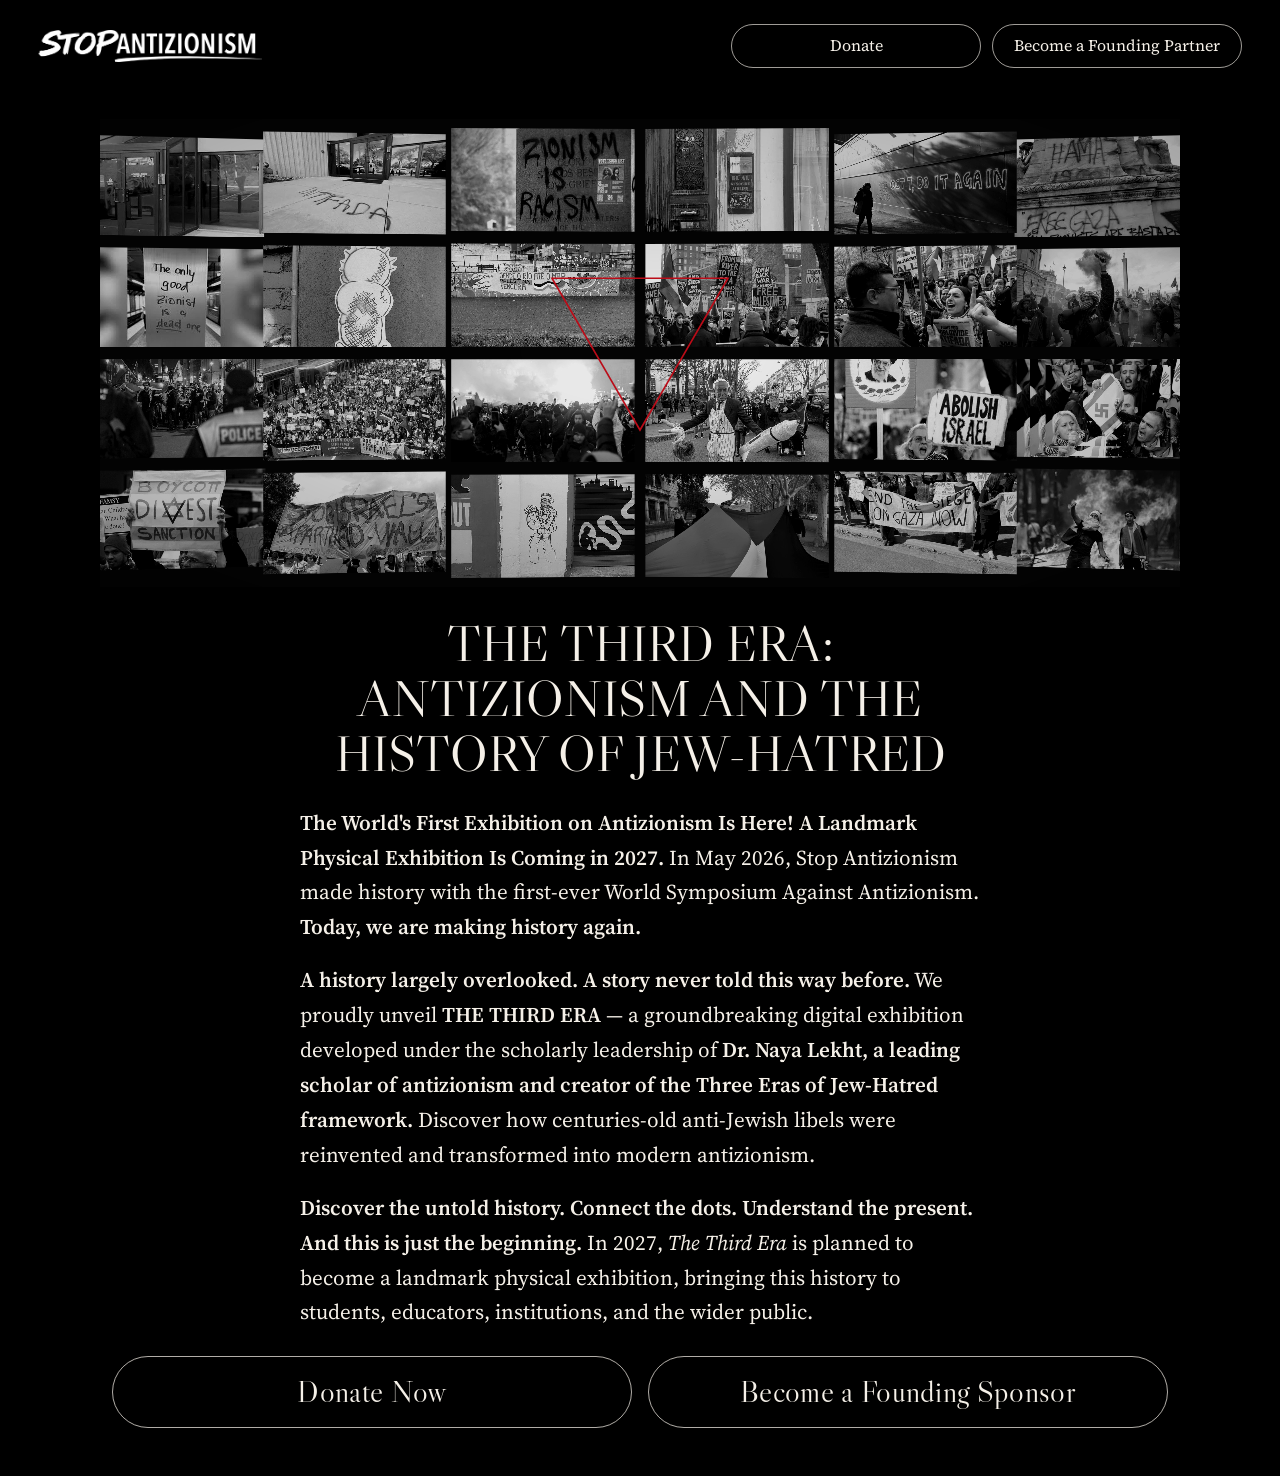
==== index.html @ 04cd9a53 "Publish cinematic antizionism entrance sequence" ====
<!doctype html>
<html lang="en"><head>
<meta charset="utf-8"><meta name="viewport" content="width=device-width,initial-scale=1,viewport-fit=cover">
<meta name="color-scheme" content="dark"><meta name="theme-color" content="#000000">
<title>The Third Era — Entrance</title>
<link rel="preconnect" href="https://fonts.googleapis.com"><link rel="preconnect" href="https://fonts.gstatic.com" crossorigin>
<link href="https://fonts.googleapis.com/css2?family=Libre+Caslon+Display&family=Source+Serif+4:opsz,wght@8..60,400;8..60,500;8..60,600&display=swap" rel="stylesheet">
<style>*{box-sizing:border-box}
:root{color-scheme:dark;--ivory:#f5f0e8;--body:"Source Serif 4",Georgia,serif;--title:"Libre Caslon Display",Georgia,serif}
html,body{margin:0;background:#000;color:var(--ivory)}
body{font-family:var(--body);-webkit-font-smoothing:antialiased}
a{color:inherit;text-decoration:none}
.entrance-header{display:grid;grid-template-columns:minmax(0,1fr) auto;align-items:center;gap:1.5rem;padding:1.5rem clamp(1rem,3vw,2.5rem);max-width:1920px;margin:auto}
.entrance-logo{display:flex;align-items:center;width:clamp(166px,17.5vw,250px);min-height:44px}
.entrance-logo img{display:block;width:100%;height:auto;filter:brightness(0) invert(1)}
.support-links{display:flex;justify-content:flex-end;align-items:center;gap:.65rem}
.support-pill{display:inline-flex;align-items:center;justify-content:center;width:250px;min-height:44px;padding:.65rem 1.05rem;border:1px solid rgba(245,240,232,.65);border-radius:999px;font-size:1rem;line-height:1.2;white-space:nowrap}
.entrance-main{width:min(calc(100% - 2rem),1080px);margin:clamp(.75rem,3svh,2rem) auto 0;padding-bottom:3rem;text-align:center}
.entrance-film{position:relative;width:100%;margin:0 auto}
.entrance-film video{display:block;width:100%;height:auto;max-height:52svh;object-fit:contain;background:#000}
.film-controls{display:flex;justify-content:flex-end;padding:.65rem 0}
.film-toggle{display:grid;place-items:center;flex:none;position:relative;width:44px;height:44px;margin:2px;padding:0;border:1px solid rgba(245,240,232,.45);border-radius:50%;background:transparent;color:var(--ivory);cursor:pointer}
.pause-icon{display:block;width:12px;height:14px;background:linear-gradient(currentColor,currentColor) left/3px 100% no-repeat,linear-gradient(currentColor,currentColor) right/3px 100% no-repeat}
.film-toggle[aria-pressed="true"] .pause-icon{width:0;height:0;background:none;border-top:7px solid transparent;border-bottom:7px solid transparent;border-left:11px solid currentColor;margin-left:3px}
.entrance-introduction{width:min(100%,780px);margin:1.8rem auto 0;font-size:clamp(1.2rem,1.65vw,1.45rem);line-height:1.65;text-wrap:pretty}
.entrance-introduction h1{margin:0 auto 1.5rem;font:400 clamp(2rem,4vw,3.5rem)/1.08 var(--title);text-align:center;text-wrap:balance;overflow-wrap:break-word}
.entrance-copy{width:min(100%,680px);margin:0 auto;text-align:left}
.entrance-copy p{margin:0 0 1.15rem;text-wrap:pretty}
.entrance-copy p:last-child{margin-bottom:0}
.entrance-copy strong{font-weight:600}
.enter-gallery{display:inline-flex;align-items:center;justify-content:center;width:min(100%,520px);min-height:72px;margin-top:1.6rem;padding:1rem 2rem;border:1px solid rgba(245,240,232,.72);border-radius:999px;font:400 clamp(1.6rem,2.4vw,2rem)/1.2 var(--title);letter-spacing:.01em}
.support-pill,.enter-gallery,.film-toggle{transition:color .5s ease,border-color .5s ease,background-color .5s ease,box-shadow .5s ease}
.support-pill:hover,.enter-gallery:not(:disabled):hover,.film-toggle:hover{color:#fff;border-color:#fff;background:rgba(245,240,232,.045);box-shadow:0 0 24px rgba(245,240,232,.07)}
a:focus-visible,button:focus-visible{outline:2px solid var(--ivory);outline-offset:5px}
.visually-hidden{position:absolute;width:1px;height:1px;padding:0;margin:-1px;overflow:hidden;clip:rect(0,0,0,0);white-space:nowrap;border:0}
@media(max-width:800px){.entrance-header{gap:1rem}.entrance-logo{width:145px}.support-pill{width:200px;font-size:.85rem;padding:.5rem .65rem}}
@media(max-width:640px){.entrance-header{align-items:start;gap:.75rem;padding:.75rem 1rem}.entrance-logo{width:128px;min-height:44px}.support-links{flex-direction:column;align-items:flex-end;justify-self:end;gap:.375rem}.support-pill{font-size:.8rem;padding:.5rem .65rem}.entrance-main{margin-top:.5rem;padding-bottom:1.5rem}.entrance-film video{max-height:48svh}.film-controls{padding:.25rem 0}.enter-gallery{min-height:60px;margin-top:.75rem;padding:.75rem 1.2rem;font-size:clamp(1.2rem,4.5vw,1.5rem)}}
@media(max-width:360px){.entrance-header{gap:.5rem}.entrance-logo{width:90px}.support-pill{width:180px;font-size:.75rem;padding:.5rem .5rem}}
@media(prefers-reduced-motion:reduce){.support-pill,.enter-gallery,.film-toggle{transition:none}}
.entrance-film .film-controls{display:contents}
.entrance-film .film-toggle{position:absolute;inset:0;width:100%;height:100%;margin:0;border:0;border-radius:0;background:transparent;box-shadow:none}
.entrance-film .film-toggle:hover{background:transparent;box-shadow:none;border:0}
.entrance-film .pause-icon{display:none}

.enter-gallery:disabled{color:var(--ivory);background:transparent;opacity:1;cursor:default}

/* Two bottom entrance actions */
.entrance-actions{display:flex;justify-content:center;flex-wrap:wrap;gap:1rem;margin-top:1.6rem}
.entrance-actions .enter-gallery{flex:1 1 320px;max-width:520px;margin-top:0}
@media(max-width:640px){.entrance-actions{margin-top:.75rem}}


.cinema{position:relative;isolation:isolate;contain:layout paint;width:100%;height:min(52svh,600px);overflow:hidden;background:#040404}
.cinema-space{position:absolute;inset:0;perspective:1100px;overflow:hidden;transform:translate3d(var(--pan-x,0px),var(--pan-y,0px),0);transition:transform .55s ease-out}
.cinema-world{position:absolute;left:50%;top:50%;width:0;height:0;transform-style:preserve-3d;animation:camera 36s linear infinite}
.cinema-plate{position:absolute;width:640px;height:360px;margin:0;left:0;top:0;backface-visibility:visible;will-change:transform,opacity}
.cinema-plate img{display:block;width:100%;height:100%;object-fit:cover}
.cinema-shade{position:absolute;inset:0;pointer-events:none;background:radial-gradient(ellipse,transparent 15%,rgba(0,0,0,.3) 100%)}
.cinema-triangle{position:absolute;left:50%;top:50%;width:220px;height:220px;transform:translate(-50%,-50%);animation:triangle 36s linear infinite;pointer-events:none}
.cinema-triangle path{fill:none;stroke:#bb0c18;stroke-width:1.5}
.cinema-title{position:absolute;inset:0;display:grid;place-items:center;font:400 clamp(27px,5vw,63px)/1 var(--title);animation:cinema-title 36s linear infinite;pointer-events:none;opacity:0;text-shadow:0 4px 28px black}
@keyframes triangle{0%,33%,87%,100%{opacity:0}42%,75%{opacity:.58;transform:translate(-50%,-50%) scale(1)}61%{opacity:.65;transform:translate(-50%,-50%) scale(1.3)}}
@keyframes cinema-title{0%,77%,91%,100%{opacity:0}82%,86%{opacity:1}}
@media(max-width:640px){.cinema{height:min(48svh,460px)}.cinema-space{perspective:750px}.cinema-world{zoom:.58}.cinema-triangle{width:140px;height:140px}}
@media(prefers-reduced-motion:reduce){.cinema-world{animation:none}.cinema-plate{animation:none!important}.cinema-triangle,.cinema-title{animation:none}}
@keyframes camera{0.0000%{transform:translate3d(0.00px,0.00px,0) rotateY(0.00deg) rotateZ(0.00deg)}1.3889%{transform:translate3d(14.28px,1.91px,0) rotateY(0.52deg) rotateZ(0.26deg)}2.7778%{transform:translate3d(27.84px,3.77px,0) rotateY(1.03deg) rotateZ(0.52deg)}4.1667%{transform:translate3d(39.99px,5.54px,0) rotateY(1.50deg) rotateZ(0.76deg)}5.5556%{transform:translate3d(50.13px,7.17px,0) rotateY(1.93deg) rotateZ(0.96deg)}6.9444%{transform:translate3d(57.75px,8.61px,0) rotateY(2.30deg) rotateZ(1.14deg)}8.3333%{transform:translate3d(62.45px,9.83px,0) rotateY(2.60deg) rotateZ(1.27deg)}9.7222%{transform:translate3d(64.00px,10.80px,0) rotateY(2.82deg) rotateZ(1.36deg)}11.1111%{transform:translate3d(62.33px,11.50px,0) rotateY(2.96deg) rotateZ(1.40deg)}12.5000%{transform:translate3d(57.51px,11.90px,0) rotateY(3.00deg) rotateZ(1.39deg)}13.8889%{transform:translate3d(49.80px,11.99px,0) rotateY(2.95deg) rotateZ(1.32deg)}15.2778%{transform:translate3d(39.57px,11.79px,0) rotateY(2.81deg) rotateZ(1.22deg)}16.6667%{transform:translate3d(27.35px,11.28px,0) rotateY(2.59deg) rotateZ(1.06deg)}18.0556%{transform:translate3d(13.75px,10.48px,0) rotateY(2.29deg) rotateZ(0.87deg)}19.4444%{transform:translate3d(-0.54px,9.41px,0) rotateY(1.91deg) rotateZ(0.65deg)}20.8333%{transform:translate3d(-14.80px,8.11px,0) rotateY(1.48deg) rotateZ(0.40deg)}22.2222%{transform:translate3d(10.86px,-0.88px,0) rotateY(1.44deg) rotateZ(-1.86deg)}23.6111%{transform:translate3d(3.42px,-3.83px,0) rotateY(0.99deg) rotateZ(-2.41deg)}25.0000%{transform:translate3d(-4.13px,-6.64px,0) rotateY(0.51deg) rotateZ(-2.83deg)}26.3889%{transform:translate3d(-11.54px,-9.18px,0) rotateY(0.02deg) rotateZ(-3.10deg)}27.7778%{transform:translate3d(-18.59px,-11.35px,0) rotateY(-0.47deg) rotateZ(-3.20deg)}29.1667%{transform:translate3d(-25.03px,-13.07px,0) rotateY(-0.95deg) rotateZ(-3.12deg)}30.5556%{transform:translate3d(-30.66px,-14.27px,0) rotateY(-1.41deg) rotateZ(-2.87deg)}31.9444%{transform:translate3d(-35.31px,-14.91px,0) rotateY(-1.82deg) rotateZ(-2.46deg)}33.3333%{transform:translate3d(-38.81px,-14.94px,0) rotateY(-2.19deg) rotateZ(-1.92deg)}34.7222%{transform:translate3d(-41.06px,-14.38px,0) rotateY(-2.50deg) rotateZ(-1.27deg)}36.1111%{transform:translate3d(-41.98px,-13.25px,0) rotateY(-2.74deg) rotateZ(-0.55deg)}37.5000%{transform:translate3d(-41.54px,-11.59px,0) rotateY(-2.90deg) rotateZ(0.20deg)}38.8889%{transform:translate3d(-39.77px,-9.47px,0) rotateY(-2.99deg) rotateZ(0.94deg)}40.2778%{transform:translate3d(-36.70px,-6.97px,0) rotateY(-2.99deg) rotateZ(1.62deg)}41.6667%{transform:translate3d(-32.46px,-4.19px,0) rotateY(-2.92deg) rotateZ(2.22deg)}43.0556%{transform:translate3d(-27.16px,-1.25px,0) rotateY(-2.76deg) rotateZ(2.70deg)}44.4444%{transform:translate3d(-20.98px,1.75px,0) rotateY(-2.53deg) rotateZ(3.02deg)}45.8333%{transform:translate3d(-14.13px,4.67px,0) rotateY(-2.23deg) rotateZ(3.18deg)}47.2222%{transform:translate3d(-6.82px,7.41px,0) rotateY(-1.87deg) rotateZ(3.17deg)}48.6111%{transform:translate3d(0.71px,9.85px,0) rotateY(-1.46deg) rotateZ(2.98deg)}50.0000%{transform:translate3d(8.21px,11.91px,0) rotateY(-1.01deg) rotateZ(2.63deg)}51.3889%{transform:translate3d(15.45px,13.48px,0) rotateY(-0.53deg) rotateZ(2.13deg)}52.7778%{transform:translate3d(22.20px,14.52px,0) rotateY(-0.04deg) rotateZ(1.52deg)}54.1667%{transform:translate3d(28.22px,14.98px,0) rotateY(0.45deg) rotateZ(0.82deg)}55.5556%{transform:translate3d(33.33px,14.84px,0) rotateY(0.93deg) rotateZ(0.08deg)}56.9444%{transform:translate3d(37.37px,14.11px,0) rotateY(1.39deg) rotateZ(-0.67deg)}58.3333%{transform:translate3d(40.20px,12.82px,0) rotateY(1.81deg) rotateZ(-1.38deg)}59.7222%{transform:translate3d(41.73px,11.02px,0) rotateY(2.18deg) rotateZ(-2.01deg)}61.1111%{transform:translate3d(41.91px,8.77px,0) rotateY(2.49deg) rotateZ(-2.54deg)}62.5000%{transform:translate3d(40.74px,6.18px,0) rotateY(2.73deg) rotateZ(-2.92deg)}63.8889%{transform:translate3d(38.25px,3.34px,0) rotateY(2.90deg) rotateZ(-3.15deg)}65.2778%{transform:translate3d(34.52px,0.37px,0) rotateY(2.99deg) rotateZ(-3.20deg)}66.6667%{transform:translate3d(-22.48px,0.00px,0) rotateY(-3.37deg) rotateZ(1.83deg)}68.0556%{transform:translate3d(-17.66px,0.00px,0) rotateY(-3.12deg) rotateZ(1.93deg)}69.4444%{transform:translate3d(-12.57px,0.00px,0) rotateY(-2.82deg) rotateZ(1.99deg)}70.8333%{transform:translate3d(-7.31px,0.00px,0) rotateY(-2.49deg) rotateZ(2.00deg)}72.2222%{transform:translate3d(-1.94px,0.00px,0) rotateY(-2.14deg) rotateZ(1.96deg)}73.6111%{transform:translate3d(3.45px,0.00px,0) rotateY(-1.75deg) rotateZ(1.87deg)}75.0000%{transform:translate3d(8.80px,0.00px,0) rotateY(-1.35deg) rotateZ(1.74deg)}76.3889%{transform:translate3d(14.02px,0.00px,0) rotateY(-0.92deg) rotateZ(1.57deg)}77.7778%{transform:translate3d(19.04px,0.00px,0) rotateY(-0.49deg) rotateZ(1.36deg)}79.1667%{transform:translate3d(23.78px,0.00px,0) rotateY(-0.05deg) rotateZ(1.11deg)}80.5556%{transform:translate3d(28.18px,0.00px,0) rotateY(0.39deg) rotateZ(0.84deg)}81.9444%{transform:translate3d(32.18px,0.00px,0) rotateY(0.82deg) rotateZ(0.55deg)}83.3333%{transform:translate3d(35.72px,0.00px,0) rotateY(1.25deg) rotateZ(0.25deg)}84.7222%{transform:translate3d(38.74px,0.00px,0) rotateY(1.66deg) rotateZ(-0.06deg)}86.1111%{transform:translate3d(41.20px,0.00px,0) rotateY(2.05deg) rotateZ(-0.37deg)}87.5000%{transform:translate3d(43.07px,0.00px,0) rotateY(2.41deg) rotateZ(-0.67deg)}88.8889%{transform:translate3d(44.32px,0.00px,0) rotateY(2.75deg) rotateZ(-0.95deg)}90.2778%{transform:translate3d(42.42px,0.00px,0) rotateY(2.63deg) rotateZ(-0.91deg)}91.6667%{transform:translate3d(37.40px,0.00px,0) rotateY(2.32deg) rotateZ(-0.80deg)}93.0556%{transform:translate3d(30.30px,0.00px,0) rotateY(1.88deg) rotateZ(-0.65deg)}94.4444%{transform:translate3d(22.16px,0.00px,0) rotateY(1.37deg) rotateZ(-0.48deg)}95.8333%{transform:translate3d(14.02px,0.00px,0) rotateY(0.87deg) rotateZ(-0.30deg)}97.2222%{transform:translate3d(6.93px,0.00px,0) rotateY(0.43deg) rotateZ(-0.15deg)}98.6111%{transform:translate3d(1.90px,0.00px,0) rotateY(0.12deg) rotateZ(-0.04deg)}100.0000%{transform:translate3d(0.00px,0.00px,0) rotateY(0.00deg) rotateZ(0.00deg)}}.p0{animation:plate0 36s linear infinite}@keyframes plate0{0.0000%{transform:translate3d(calc(-50% + -525.00px),calc(-50% + -187.50px),-140.00px) rotateX(0.00deg) rotateY(7.50deg) rotateZ(-0.40deg) scale(0.3100);opacity:1.000}1.3889%{transform:translate3d(calc(-50% + -533.62px),calc(-50% + -190.58px),-140.00px) rotateX(0.00deg) rotateY(7.50deg) rotateZ(-0.40deg) scale(0.3100);opacity:1.000}2.7778%{transform:translate3d(calc(-50% + -542.01px),calc(-50% + -193.58px),-140.00px) rotateX(0.00deg) rotateY(7.50deg) rotateZ(-0.40deg) scale(0.3100);opacity:1.000}4.1667%{transform:translate3d(calc(-50% + -549.94px),calc(-50% + -196.41px),-140.00px) rotateX(0.00deg) rotateY(7.50deg) rotateZ(-0.40deg) scale(0.3100);opacity:1.000}5.5556%{transform:translate3d(calc(-50% + -557.19px),calc(-50% + -199.00px),-140.00px) rotateX(0.00deg) rotateY(7.50deg) rotateZ(-0.40deg) scale(0.3100);opacity:1.000}6.9444%{transform:translate3d(calc(-50% + -563.56px),calc(-50% + -201.27px),-140.00px) rotateX(0.00deg) rotateY(7.50deg) rotateZ(-0.40deg) scale(0.3100);opacity:1.000}8.3333%{transform:translate3d(calc(-50% + -568.89px),calc(-50% + -203.18px),-140.00px) rotateX(0.00deg) rotateY(7.50deg) rotateZ(-0.40deg) scale(0.3100);opacity:1.000}9.7222%{transform:translate3d(calc(-50% + -573.03px),calc(-50% + -204.65px),-140.00px) rotateX(0.00deg) rotateY(7.50deg) rotateZ(-0.40deg) scale(0.3100);opacity:1.000}11.1111%{transform:translate3d(calc(-50% + -575.86px),calc(-50% + -205.66px),-140.00px) rotateX(0.00deg) rotateY(7.50deg) rotateZ(-0.40deg) scale(0.3100);opacity:1.000}12.5000%{transform:translate3d(calc(-50% + -577.31px),calc(-50% + -206.18px),-140.00px) rotateX(0.00deg) rotateY(7.50deg) rotateZ(-0.40deg) scale(0.3100);opacity:1.000}13.8889%{transform:translate3d(calc(-50% + -577.34px),calc(-50% + -206.19px),-140.00px) rotateX(0.00deg) rotateY(7.50deg) rotateZ(-0.40deg) scale(0.3100);opacity:1.000}15.2778%{transform:translate3d(calc(-50% + -575.94px),calc(-50% + -205.69px),-140.00px) rotateX(0.00deg) rotateY(7.50deg) rotateZ(-0.40deg) scale(0.3100);opacity:1.000}16.6667%{transform:translate3d(calc(-50% + -573.17px),calc(-50% + -204.70px),-140.00px) rotateX(0.00deg) rotateY(7.50deg) rotateZ(-0.40deg) scale(0.3100);opacity:1.000}18.0556%{transform:translate3d(calc(-50% + -569.08px),calc(-50% + -203.24px),-140.00px) rotateX(0.00deg) rotateY(7.50deg) rotateZ(-0.40deg) scale(0.3100);opacity:1.000}19.4444%{transform:translate3d(calc(-50% + -563.80px),calc(-50% + -201.36px),-140.00px) rotateX(0.00deg) rotateY(7.50deg) rotateZ(-0.40deg) scale(0.3100);opacity:1.000}20.8333%{transform:translate3d(calc(-50% + -557.46px),calc(-50% + -199.09px),-140.00px) rotateX(0.00deg) rotateY(7.50deg) rotateZ(-0.40deg) scale(0.3100);opacity:1.000}22.2222%{transform:translate3d(calc(-50% + -550.24px),calc(-50% + -196.52px),-140.00px) rotateX(0.00deg) rotateY(7.50deg) rotateZ(-0.40deg) scale(0.3100);opacity:1.000}23.6111%{transform:translate3d(calc(-50% + -553.46px),calc(-50% + -197.22px),-139.14px) rotateX(0.00deg) rotateY(6.00deg) rotateZ(-0.45deg) scale(0.3113);opacity:1.000}25.0000%{transform:translate3d(calc(-50% + -561.92px),calc(-50% + -199.09px),-136.88px) rotateX(0.00deg) rotateY(2.03deg) rotateZ(-0.57deg) scale(0.3147);opacity:1.000}26.3889%{transform:translate3d(calc(-50% + -573.90px),calc(-50% + -201.73px),-133.67px) rotateX(0.00deg) rotateY(-3.57deg) rotateZ(-0.75deg) scale(0.3195);opacity:1.000}27.7778%{transform:translate3d(calc(-50% + -587.62px),calc(-50% + -204.76px),-130.00px) rotateX(0.00deg) rotateY(-10.00deg) rotateZ(-0.95deg) scale(0.3250);opacity:1.000}29.1667%{transform:translate3d(calc(-50% + -601.35px),calc(-50% + -207.78px),-126.33px) rotateX(0.00deg) rotateY(-16.43deg) rotateZ(-1.15deg) scale(0.3305);opacity:1.000}30.5556%{transform:translate3d(calc(-50% + -613.32px),calc(-50% + -210.42px),-123.12px) rotateX(0.00deg) rotateY(-22.03deg) rotateZ(-1.33deg) scale(0.3353);opacity:1.000}31.9444%{transform:translate3d(calc(-50% + -621.79px),calc(-50% + -212.29px),-120.86px) rotateX(0.00deg) rotateY(-26.00deg) rotateZ(-1.45deg) scale(0.3387);opacity:1.000}33.3333%{transform:translate3d(calc(-50% + -625.00px),calc(-50% + -213.00px),-120.00px) rotateX(0.00deg) rotateY(-27.50deg) rotateZ(-1.50deg) scale(0.3400);opacity:1.000}34.7222%{transform:translate3d(calc(-50% + -593.89px),calc(-50% + -205.52px),-307.41px) rotateX(-0.30deg) rotateY(-23.83deg) rotateZ(-1.61deg) scale(0.3630);opacity:1.000}36.1111%{transform:translate3d(calc(-50% + -516.11px),calc(-50% + -186.81px),-820.00px) rotateX(-1.04deg) rotateY(-14.67deg) rotateZ(-1.89deg) scale(0.4204);opacity:0.879}37.5000%{transform:translate3d(calc(-50% + -415.00px),calc(-50% + -162.50px),185.00px) rotateX(-2.00deg) rotateY(-2.75deg) rotateZ(-2.25deg) scale(0.4950);opacity:0.917}38.8889%{transform:translate3d(calc(-50% + -313.89px),calc(-50% + -138.19px),205.93px) rotateX(-2.96deg) rotateY(9.17deg) rotateZ(-2.61deg) scale(0.5696);opacity:1.000}40.2778%{transform:translate3d(calc(-50% + -236.11px),calc(-50% + -119.48px),130.00px) rotateX(-3.70deg) rotateY(18.33deg) rotateZ(-2.89deg) scale(0.6270);opacity:1.000}41.6667%{transform:translate3d(calc(-50% + -205.00px),calc(-50% + -112.00px),-20.00px) rotateX(-4.00deg) rotateY(22.00deg) rotateZ(-3.00deg) scale(0.6500);opacity:1.000}43.0556%{transform:translate3d(calc(-50% + -205.00px),calc(-50% + -112.00px),-190.00px) rotateX(-4.00deg) rotateY(22.00deg) rotateZ(-3.00deg) scale(0.6500);opacity:1.000}44.4444%{transform:translate3d(calc(-50% + -205.00px),calc(-50% + -112.00px),-360.00px) rotateX(-4.00deg) rotateY(22.00deg) rotateZ(-3.00deg) scale(0.6500);opacity:1.000}45.8333%{transform:translate3d(calc(-50% + -205.00px),calc(-50% + -112.00px),-530.00px) rotateX(-4.00deg) rotateY(22.00deg) rotateZ(-3.00deg) scale(0.6500);opacity:1.000}47.2222%{transform:translate3d(calc(-50% + -205.00px),calc(-50% + -112.00px),-700.00px) rotateX(-4.00deg) rotateY(22.00deg) rotateZ(-3.00deg) scale(0.6500);opacity:1.000}48.6111%{transform:translate3d(calc(-50% + -205.00px),calc(-50% + -112.00px),-870.00px) rotateX(-4.00deg) rotateY(22.00deg) rotateZ(-3.00deg) scale(0.6500);opacity:1.000}50.0000%{transform:translate3d(calc(-50% + -205.00px),calc(-50% + -112.00px),-1040.00px) rotateX(-4.00deg) rotateY(22.00deg) rotateZ(-3.00deg) scale(0.6500);opacity:1.000}51.3889%{transform:translate3d(calc(-50% + -205.00px),calc(-50% + -112.00px),-1210.00px) rotateX(-4.00deg) rotateY(22.00deg) rotateZ(-3.00deg) scale(0.6500);opacity:1.000}52.7778%{transform:translate3d(calc(-50% + -205.00px),calc(-50% + -112.00px),-1380.00px) rotateX(-4.00deg) rotateY(22.00deg) rotateZ(-3.00deg) scale(0.6500);opacity:1.000}54.1667%{transform:translate3d(calc(-50% + -205.00px),calc(-50% + -112.00px),-1550.00px) rotateX(-4.00deg) rotateY(22.00deg) rotateZ(-3.00deg) scale(0.6500);opacity:1.000}55.5556%{transform:translate3d(calc(-50% + -205.00px),calc(-50% + -112.00px),-1720.00px) rotateX(-4.00deg) rotateY(22.00deg) rotateZ(-3.00deg) scale(0.6500);opacity:1.000}56.9444%{transform:translate3d(calc(-50% + -205.00px),calc(-50% + -112.00px),-1890.00px) rotateX(-4.00deg) rotateY(22.00deg) rotateZ(-3.00deg) scale(0.6500);opacity:1.000}58.3333%{transform:translate3d(calc(-50% + -205.00px),calc(-50% + -112.00px),-2060.00px) rotateX(-4.00deg) rotateY(22.00deg) rotateZ(-3.00deg) scale(0.6500);opacity:1.000}59.7222%{transform:translate3d(calc(-50% + -205.00px),calc(-50% + -112.00px),-2230.00px) rotateX(-4.00deg) rotateY(22.00deg) rotateZ(-3.00deg) scale(0.6500);opacity:1.000}61.1111%{transform:translate3d(calc(-50% + -205.00px),calc(-50% + -112.00px),-2400.00px) rotateX(-4.00deg) rotateY(22.00deg) rotateZ(-3.00deg) scale(0.6500);opacity:1.000}62.5000%{transform:translate3d(calc(-50% + -205.00px),calc(-50% + -112.00px),-2570.00px) rotateX(-4.00deg) rotateY(22.00deg) rotateZ(-3.00deg) scale(0.6500);opacity:1.000}63.8889%{transform:translate3d(calc(-50% + -205.00px),calc(-50% + -112.00px),-2740.00px) rotateX(-4.00deg) rotateY(22.00deg) rotateZ(-3.00deg) scale(0.6500);opacity:1.000}65.2778%{transform:translate3d(calc(-50% + -205.00px),calc(-50% + -112.00px),-2910.00px) rotateX(-4.00deg) rotateY(22.00deg) rotateZ(-3.00deg) scale(0.6500);opacity:0.000}66.6667%{transform:translate3d(calc(-50% + -205.00px),calc(-50% + -112.00px),400.00px) rotateX(-4.00deg) rotateY(22.00deg) rotateZ(-3.00deg) scale(0.6500);opacity:1.000}68.0556%{transform:translate3d(calc(-50% + -229.53px),calc(-50% + -119.26px),193.60px) rotateX(-3.70deg) rotateY(17.05deg) rotateZ(-2.78deg) scale(0.6263);opacity:1.000}69.4444%{transform:translate3d(calc(-50% + -288.54px),calc(-50% + -137.41px),-21.05px) rotateX(-2.96deg) rotateY(4.91deg) rotateZ(-2.22deg) scale(0.5670);opacity:1.000}70.8333%{transform:translate3d(calc(-50% + -361.85px),calc(-50% + -161.00px),-177.26px) rotateX(-2.00deg) rotateY(-10.52deg) rotateZ(-1.50deg) scale(0.4900);opacity:1.000}72.2222%{transform:translate3d(calc(-50% + -431.55px),calc(-50% + -184.59px),-248.36px) rotateX(-1.04deg) rotateY(-25.58deg) rotateZ(-0.78deg) scale(0.4130);opacity:1.000}73.6111%{transform:translate3d(calc(-50% + -481.77px),calc(-50% + -202.74px),-247.29px) rotateX(-0.30deg) rotateY(-36.83deg) rotateZ(-0.22deg) scale(0.3537);opacity:1.000}75.0000%{transform:translate3d(calc(-50% + -498.15px),calc(-50% + -210.00px),-226.02px) rotateX(0.00deg) rotateY(-40.95deg) rotateZ(0.00deg) scale(0.3300);opacity:1.000}76.3889%{transform:translate3d(calc(-50% + -493.76px),calc(-50% + -210.00px),-222.24px) rotateX(0.00deg) rotateY(-40.52deg) rotateZ(0.00deg) scale(0.3300);opacity:1.000}77.7778%{transform:translate3d(calc(-50% + -490.89px),calc(-50% + -210.00px),-219.81px) rotateX(0.00deg) rotateY(-40.23deg) rotateZ(0.00deg) scale(0.3300);opacity:1.000}79.1667%{transform:translate3d(calc(-50% + -489.65px),calc(-50% + -210.00px),-218.76px) rotateX(0.00deg) rotateY(-40.11deg) rotateZ(0.00deg) scale(0.3300);opacity:1.000}80.5556%{transform:translate3d(calc(-50% + -490.09px),calc(-50% + -210.00px),-219.13px) rotateX(0.00deg) rotateY(-40.15deg) rotateZ(0.00deg) scale(0.3300);opacity:1.000}81.9444%{transform:translate3d(calc(-50% + -492.18px),calc(-50% + -210.00px),-220.90px) rotateX(0.00deg) rotateY(-40.36deg) rotateZ(0.00deg) scale(0.3300);opacity:1.000}83.3333%{transform:translate3d(calc(-50% + -495.86px),calc(-50% + -210.00px),-224.05px) rotateX(0.00deg) rotateY(-40.73deg) rotateZ(0.00deg) scale(0.3300);opacity:1.000}84.7222%{transform:translate3d(calc(-50% + -500.99px),calc(-50% + -210.00px),-228.50px) rotateX(0.00deg) rotateY(-41.24deg) rotateZ(0.00deg) scale(0.3300);opacity:1.000}86.1111%{transform:translate3d(calc(-50% + -507.38px),calc(-50% + -210.00px),-234.17px) rotateX(0.00deg) rotateY(-41.88deg) rotateZ(0.00deg) scale(0.3300);opacity:1.000}87.5000%{transform:translate3d(calc(-50% + -514.83px),calc(-50% + -210.00px),-240.94px) rotateX(0.00deg) rotateY(-42.64deg) rotateZ(0.00deg) scale(0.3300);opacity:1.000}88.8889%{transform:translate3d(calc(-50% + -523.07px),calc(-50% + -210.00px),-248.64px) rotateX(0.00deg) rotateY(-43.49deg) rotateZ(0.00deg) scale(0.3300);opacity:1.000}90.2778%{transform:translate3d(calc(-50% + -521.09px),calc(-50% + -208.30px),-243.97px) rotateX(0.00deg) rotateY(-41.30deg) rotateZ(-0.02deg) scale(0.3291);opacity:1.000}91.6667%{transform:translate3d(calc(-50% + -516.52px),calc(-50% + -204.04px),-231.67px) rotateX(0.00deg) rotateY(-35.52deg) rotateZ(-0.06deg) scale(0.3269);opacity:1.000}93.0556%{transform:translate3d(calc(-50% + -511.48px),calc(-50% + -198.52px),-214.27px) rotateX(0.00deg) rotateY(-27.36deg) rotateZ(-0.13deg) scale(0.3237);opacity:1.000}94.4444%{transform:translate3d(calc(-50% + -507.94px),calc(-50% + -193.00px),-194.32px) rotateX(0.00deg) rotateY(-18.00deg) rotateZ(-0.20deg) scale(0.3200);opacity:1.000}95.8333%{transform:translate3d(calc(-50% + -507.34px),calc(-50% + -188.53px),-174.38px) rotateX(0.00deg) rotateY(-8.63deg) rotateZ(-0.27deg) scale(0.3163);opacity:1.000}97.2222%{transform:translate3d(calc(-50% + -510.34px),calc(-50% + -185.89px),-156.98px) rotateX(0.00deg) rotateY(-0.47deg) rotateZ(-0.34deg) scale(0.3131);opacity:1.000}98.6111%{transform:translate3d(calc(-50% + -516.66px),calc(-50% + -185.52px),-144.67px) rotateX(0.00deg) rotateY(5.31deg) rotateZ(-0.38deg) scale(0.3109);opacity:1.000}100.0000%{transform:translate3d(calc(-50% + -525.00px),calc(-50% + -187.50px),-140.00px) rotateX(0.00deg) rotateY(7.50deg) rotateZ(-0.40deg) scale(0.3100);opacity:1.000}}.p1{animation:plate1 36s linear infinite}@keyframes plate1{0.0000%{transform:translate3d(calc(-50% + -315.00px),calc(-50% + -187.50px),-116.00px) rotateX(0.00deg) rotateY(4.50deg) rotateZ(-0.40deg) scale(0.3100);opacity:1.000}1.3889%{transform:translate3d(calc(-50% + -320.17px),calc(-50% + -190.58px),-116.00px) rotateX(0.00deg) rotateY(4.50deg) rotateZ(-0.40deg) scale(0.3100);opacity:1.000}2.7778%{transform:translate3d(calc(-50% + -325.21px),calc(-50% + -193.58px),-116.00px) rotateX(0.00deg) rotateY(4.50deg) rotateZ(-0.40deg) scale(0.3100);opacity:1.000}4.1667%{transform:translate3d(calc(-50% + -329.96px),calc(-50% + -196.41px),-116.00px) rotateX(0.00deg) rotateY(4.50deg) rotateZ(-0.40deg) scale(0.3100);opacity:1.000}5.5556%{transform:translate3d(calc(-50% + -334.31px),calc(-50% + -199.00px),-116.00px) rotateX(0.00deg) rotateY(4.50deg) rotateZ(-0.40deg) scale(0.3100);opacity:1.000}6.9444%{transform:translate3d(calc(-50% + -338.14px),calc(-50% + -201.27px),-116.00px) rotateX(0.00deg) rotateY(4.50deg) rotateZ(-0.40deg) scale(0.3100);opacity:1.000}8.3333%{transform:translate3d(calc(-50% + -341.33px),calc(-50% + -203.18px),-116.00px) rotateX(0.00deg) rotateY(4.50deg) rotateZ(-0.40deg) scale(0.3100);opacity:1.000}9.7222%{transform:translate3d(calc(-50% + -343.82px),calc(-50% + -204.65px),-116.00px) rotateX(0.00deg) rotateY(4.50deg) rotateZ(-0.40deg) scale(0.3100);opacity:1.000}11.1111%{transform:translate3d(calc(-50% + -345.51px),calc(-50% + -205.66px),-116.00px) rotateX(0.00deg) rotateY(4.50deg) rotateZ(-0.40deg) scale(0.3100);opacity:1.000}12.5000%{transform:translate3d(calc(-50% + -346.38px),calc(-50% + -206.18px),-116.00px) rotateX(0.00deg) rotateY(4.50deg) rotateZ(-0.40deg) scale(0.3100);opacity:1.000}13.8889%{transform:translate3d(calc(-50% + -346.40px),calc(-50% + -206.19px),-116.00px) rotateX(0.00deg) rotateY(4.50deg) rotateZ(-0.40deg) scale(0.3100);opacity:1.000}15.2778%{transform:translate3d(calc(-50% + -345.57px),calc(-50% + -205.69px),-116.00px) rotateX(0.00deg) rotateY(4.50deg) rotateZ(-0.40deg) scale(0.3100);opacity:1.000}16.6667%{transform:translate3d(calc(-50% + -343.90px),calc(-50% + -204.70px),-116.00px) rotateX(0.00deg) rotateY(4.50deg) rotateZ(-0.40deg) scale(0.3100);opacity:1.000}18.0556%{transform:translate3d(calc(-50% + -341.45px),calc(-50% + -203.24px),-116.00px) rotateX(0.00deg) rotateY(4.50deg) rotateZ(-0.40deg) scale(0.3100);opacity:1.000}19.4444%{transform:translate3d(calc(-50% + -338.28px),calc(-50% + -201.36px),-116.00px) rotateX(0.00deg) rotateY(4.50deg) rotateZ(-0.40deg) scale(0.3100);opacity:1.000}20.8333%{transform:translate3d(calc(-50% + -334.48px),calc(-50% + -199.09px),-116.00px) rotateX(0.00deg) rotateY(4.50deg) rotateZ(-0.40deg) scale(0.3100);opacity:1.000}22.2222%{transform:translate3d(calc(-50% + -330.15px),calc(-50% + -196.52px),-116.00px) rotateX(0.00deg) rotateY(4.50deg) rotateZ(-0.40deg) scale(0.3100);opacity:1.000}23.6111%{transform:translate3d(calc(-50% + -332.07px),calc(-50% + -197.22px),-118.75px) rotateX(0.00deg) rotateY(3.60deg) rotateZ(-0.32deg) scale(0.3113);opacity:1.000}25.0000%{transform:translate3d(calc(-50% + -337.15px),calc(-50% + -199.09px),-126.00px) rotateX(0.00deg) rotateY(1.22deg) rotateZ(-0.10deg) scale(0.3147);opacity:1.000}26.3889%{transform:translate3d(calc(-50% + -344.34px),calc(-50% + -201.73px),-136.25px) rotateX(0.00deg) rotateY(-2.14deg) rotateZ(0.20deg) scale(0.3195);opacity:1.000}27.7778%{transform:translate3d(calc(-50% + -352.57px),calc(-50% + -204.76px),-148.00px) rotateX(0.00deg) rotateY(-6.00deg) rotateZ(0.55deg) scale(0.3250);opacity:1.000}29.1667%{transform:translate3d(calc(-50% + -360.81px),calc(-50% + -207.78px),-159.75px) rotateX(0.00deg) rotateY(-9.86deg) rotateZ(0.90deg) scale(0.3305);opacity:1.000}30.5556%{transform:translate3d(calc(-50% + -367.99px),calc(-50% + -210.42px),-170.00px) rotateX(0.00deg) rotateY(-13.22deg) rotateZ(1.20deg) scale(0.3353);opacity:1.000}31.9444%{transform:translate3d(calc(-50% + -373.07px),calc(-50% + -212.29px),-177.25px) rotateX(0.00deg) rotateY(-15.60deg) rotateZ(1.42deg) scale(0.3387);opacity:1.000}33.3333%{transform:translate3d(calc(-50% + -375.00px),calc(-50% + -213.00px),-180.00px) rotateX(0.00deg) rotateY(-16.50deg) rotateZ(1.50deg) scale(0.3400);opacity:1.000}34.7222%{transform:translate3d(calc(-50% + -329.96px),calc(-50% + -197.22px),-352.22px) rotateX(0.00deg) rotateY(-16.91deg) rotateZ(1.31deg) scale(0.3630);opacity:1.000}36.1111%{transform:translate3d(calc(-50% + -217.37px),calc(-50% + -157.78px),-826.85px) rotateX(0.00deg) rotateY(-17.93deg) rotateZ(0.85deg) scale(0.4204);opacity:1.000}37.5000%{transform:translate3d(calc(-50% + -71.00px),calc(-50% + -106.50px),-1512.50px) rotateX(0.00deg) rotateY(-19.25deg) rotateZ(0.25deg) scale(0.4950);opacity:0.683}38.8889%{transform:translate3d(calc(-50% + 75.37px),calc(-50% + -55.22px),297.78px) rotateX(0.00deg) rotateY(-20.57deg) rotateZ(-0.35deg) scale(0.5696);opacity:1.000}40.2778%{transform:translate3d(calc(-50% + 187.96px),calc(-50% + -15.78px),259.81px) rotateX(0.00deg) rotateY(-21.59deg) rotateZ(-0.81deg) scale(0.6270);opacity:1.000}41.6667%{transform:translate3d(calc(-50% + 233.00px),calc(-50% + 0.00px),125.00px) rotateX(0.00deg) rotateY(-22.00deg) rotateZ(-1.00deg) scale(0.6500);opacity:1.000}43.0556%{transform:translate3d(calc(-50% + 233.00px),calc(-50% + 0.00px),-45.00px) rotateX(0.00deg) rotateY(-22.00deg) rotateZ(-1.00deg) scale(0.6500);opacity:1.000}44.4444%{transform:translate3d(calc(-50% + 233.00px),calc(-50% + 0.00px),-215.00px) rotateX(0.00deg) rotateY(-22.00deg) rotateZ(-1.00deg) scale(0.6500);opacity:1.000}45.8333%{transform:translate3d(calc(-50% + 233.00px),calc(-50% + 0.00px),-385.00px) rotateX(0.00deg) rotateY(-22.00deg) rotateZ(-1.00deg) scale(0.6500);opacity:1.000}47.2222%{transform:translate3d(calc(-50% + 233.00px),calc(-50% + 0.00px),-555.00px) rotateX(0.00deg) rotateY(-22.00deg) rotateZ(-1.00deg) scale(0.6500);opacity:1.000}48.6111%{transform:translate3d(calc(-50% + 233.00px),calc(-50% + 0.00px),-725.00px) rotateX(0.00deg) rotateY(-22.00deg) rotateZ(-1.00deg) scale(0.6500);opacity:1.000}50.0000%{transform:translate3d(calc(-50% + 233.00px),calc(-50% + 0.00px),-895.00px) rotateX(0.00deg) rotateY(-22.00deg) rotateZ(-1.00deg) scale(0.6500);opacity:1.000}51.3889%{transform:translate3d(calc(-50% + 233.00px),calc(-50% + 0.00px),-1065.00px) rotateX(0.00deg) rotateY(-22.00deg) rotateZ(-1.00deg) scale(0.6500);opacity:1.000}52.7778%{transform:translate3d(calc(-50% + 233.00px),calc(-50% + 0.00px),-1235.00px) rotateX(0.00deg) rotateY(-22.00deg) rotateZ(-1.00deg) scale(0.6500);opacity:1.000}54.1667%{transform:translate3d(calc(-50% + 233.00px),calc(-50% + 0.00px),-1405.00px) rotateX(0.00deg) rotateY(-22.00deg) rotateZ(-1.00deg) scale(0.6500);opacity:1.000}55.5556%{transform:translate3d(calc(-50% + 233.00px),calc(-50% + 0.00px),-1575.00px) rotateX(0.00deg) rotateY(-22.00deg) rotateZ(-1.00deg) scale(0.6500);opacity:1.000}56.9444%{transform:translate3d(calc(-50% + 233.00px),calc(-50% + 0.00px),-1745.00px) rotateX(0.00deg) rotateY(-22.00deg) rotateZ(-1.00deg) scale(0.6500);opacity:1.000}58.3333%{transform:translate3d(calc(-50% + 233.00px),calc(-50% + 0.00px),-1915.00px) rotateX(0.00deg) rotateY(-22.00deg) rotateZ(-1.00deg) scale(0.6500);opacity:1.000}59.7222%{transform:translate3d(calc(-50% + 233.00px),calc(-50% + 0.00px),-2085.00px) rotateX(0.00deg) rotateY(-22.00deg) rotateZ(-1.00deg) scale(0.6500);opacity:1.000}61.1111%{transform:translate3d(calc(-50% + 233.00px),calc(-50% + 0.00px),-2255.00px) rotateX(0.00deg) rotateY(-22.00deg) rotateZ(-1.00deg) scale(0.6500);opacity:1.000}62.5000%{transform:translate3d(calc(-50% + 233.00px),calc(-50% + 0.00px),-2425.00px) rotateX(0.00deg) rotateY(-22.00deg) rotateZ(-1.00deg) scale(0.6500);opacity:1.000}63.8889%{transform:translate3d(calc(-50% + 233.00px),calc(-50% + 0.00px),-2595.00px) rotateX(0.00deg) rotateY(-22.00deg) rotateZ(-1.00deg) scale(0.6500);opacity:1.000}65.2778%{transform:translate3d(calc(-50% + 233.00px),calc(-50% + 0.00px),-2765.00px) rotateX(0.00deg) rotateY(-22.00deg) rotateZ(-1.00deg) scale(0.6500);opacity:0.900}66.6667%{transform:translate3d(calc(-50% + 233.00px),calc(-50% + 0.00px),-2935.00px) rotateX(0.00deg) rotateY(-22.00deg) rotateZ(-1.00deg) scale(0.6500);opacity:0.000}68.0556%{transform:translate3d(calc(-50% + 190.59px),calc(-50% + -15.56px),338.33px) rotateX(0.00deg) rotateY(-22.34deg) rotateZ(-0.93deg) scale(0.6263);opacity:1.000}69.4444%{transform:translate3d(calc(-50% + 87.48px),calc(-50% + -54.44px),122.15px) rotateX(0.00deg) rotateY(-22.93deg) rotateZ(-0.74deg) scale(0.5670);opacity:1.000}70.8333%{transform:translate3d(calc(-50% + -42.32px),calc(-50% + -105.00px),-37.28px) rotateX(0.00deg) rotateY(-23.35deg) rotateZ(-0.50deg) scale(0.4900);opacity:1.000}72.2222%{transform:translate3d(calc(-50% + -167.67px),calc(-50% + -155.56px),-112.90px) rotateX(0.00deg) rotateY(-23.41deg) rotateZ(-0.26deg) scale(0.4130);opacity:1.000}73.6111%{transform:translate3d(calc(-50% + -259.93px),calc(-50% + -194.44px),-116.52px) rotateX(0.00deg) rotateY(-23.11deg) rotateZ(-0.07deg) scale(0.3537);opacity:1.000}75.0000%{transform:translate3d(calc(-50% + -292.31px),calc(-50% + -210.00px),-98.46px) rotateX(0.00deg) rotateY(-22.62deg) rotateZ(0.00deg) scale(0.3300);opacity:1.000}76.3889%{transform:translate3d(calc(-50% + -286.95px),calc(-50% + -210.00px),-96.25px) rotateX(0.00deg) rotateY(-22.18deg) rotateZ(0.00deg) scale(0.3300);opacity:1.000}77.7778%{transform:translate3d(calc(-50% + -283.46px),calc(-50% + -210.00px),-94.84px) rotateX(0.00deg) rotateY(-21.90deg) rotateZ(0.00deg) scale(0.3300);opacity:1.000}79.1667%{transform:translate3d(calc(-50% + -281.96px),calc(-50% + -210.00px),-94.24px) rotateX(0.00deg) rotateY(-21.78deg) rotateZ(0.00deg) scale(0.3300);opacity:1.000}80.5556%{transform:translate3d(calc(-50% + -282.49px),calc(-50% + -210.00px),-94.45px) rotateX(0.00deg) rotateY(-21.82deg) rotateZ(0.00deg) scale(0.3300);opacity:1.000}81.9444%{transform:translate3d(calc(-50% + -285.03px),calc(-50% + -210.00px),-95.47px) rotateX(0.00deg) rotateY(-22.03deg) rotateZ(0.00deg) scale(0.3300);opacity:1.000}83.3333%{transform:translate3d(calc(-50% + -289.51px),calc(-50% + -210.00px),-97.30px) rotateX(0.00deg) rotateY(-22.39deg) rotateZ(0.00deg) scale(0.3300);opacity:1.000}84.7222%{transform:translate3d(calc(-50% + -295.78px),calc(-50% + -210.00px),-99.92px) rotateX(0.00deg) rotateY(-22.90deg) rotateZ(0.00deg) scale(0.3300);opacity:1.000}86.1111%{transform:translate3d(calc(-50% + -303.63px),calc(-50% + -210.00px),-103.29px) rotateX(0.00deg) rotateY(-23.55deg) rotateZ(0.00deg) scale(0.3300);opacity:1.000}87.5000%{transform:translate3d(calc(-50% + -312.83px),calc(-50% + -210.00px),-107.37px) rotateX(0.00deg) rotateY(-24.31deg) rotateZ(0.00deg) scale(0.3300);opacity:1.000}88.8889%{transform:translate3d(calc(-50% + -323.08px),calc(-50% + -210.00px),-112.09px) rotateX(0.00deg) rotateY(-25.16deg) rotateZ(0.00deg) scale(0.3300);opacity:1.000}90.2778%{transform:translate3d(calc(-50% + -321.49px),calc(-50% + -208.30px),-112.26px) rotateX(0.00deg) rotateY(-23.88deg) rotateZ(-0.02deg) scale(0.3291);opacity:1.000}91.6667%{transform:translate3d(calc(-50% + -317.70px),calc(-50% + -204.04px),-112.70px) rotateX(0.00deg) rotateY(-20.52deg) rotateZ(-0.06deg) scale(0.3269);opacity:1.000}93.0556%{transform:translate3d(calc(-50% + -313.20px),calc(-50% + -198.52px),-113.33px) rotateX(0.00deg) rotateY(-15.77deg) rotateZ(-0.13deg) scale(0.3237);opacity:1.000}94.4444%{transform:translate3d(calc(-50% + -309.38px),calc(-50% + -193.00px),-114.05px) rotateX(0.00deg) rotateY(-10.33deg) rotateZ(-0.20deg) scale(0.3200);opacity:1.000}95.8333%{transform:translate3d(calc(-50% + -307.33px),calc(-50% + -188.53px),-114.76px) rotateX(0.00deg) rotateY(-4.88deg) rotateZ(-0.27deg) scale(0.3163);opacity:1.000}97.2222%{transform:translate3d(calc(-50% + -307.65px),calc(-50% + -185.89px),-115.39px) rotateX(0.00deg) rotateY(-0.13deg) rotateZ(-0.34deg) scale(0.3131);opacity:1.000}98.6111%{transform:translate3d(calc(-50% + -310.40px),calc(-50% + -185.52px),-115.83px) rotateX(0.00deg) rotateY(3.23deg) rotateZ(-0.38deg) scale(0.3109);opacity:1.000}100.0000%{transform:translate3d(calc(-50% + -315.00px),calc(-50% + -187.50px),-116.00px) rotateX(0.00deg) rotateY(4.50deg) rotateZ(-0.40deg) scale(0.3100);opacity:1.000}}.p2{animation:plate2 36s linear infinite}@keyframes plate2{0.0000%{transform:translate3d(calc(-50% + -105.00px),calc(-50% + -187.50px),-92.00px) rotateX(0.00deg) rotateY(1.50deg) rotateZ(-0.40deg) scale(0.3100);opacity:1.000}1.3889%{transform:translate3d(calc(-50% + -106.72px),calc(-50% + -190.58px),-92.00px) rotateX(0.00deg) rotateY(1.50deg) rotateZ(-0.40deg) scale(0.3100);opacity:1.000}2.7778%{transform:translate3d(calc(-50% + -108.40px),calc(-50% + -193.58px),-92.00px) rotateX(0.00deg) rotateY(1.50deg) rotateZ(-0.40deg) scale(0.3100);opacity:1.000}4.1667%{transform:translate3d(calc(-50% + -109.99px),calc(-50% + -196.41px),-92.00px) rotateX(0.00deg) rotateY(1.50deg) rotateZ(-0.40deg) scale(0.3100);opacity:1.000}5.5556%{transform:translate3d(calc(-50% + -111.44px),calc(-50% + -199.00px),-92.00px) rotateX(0.00deg) rotateY(1.50deg) rotateZ(-0.40deg) scale(0.3100);opacity:1.000}6.9444%{transform:translate3d(calc(-50% + -112.71px),calc(-50% + -201.27px),-92.00px) rotateX(0.00deg) rotateY(1.50deg) rotateZ(-0.40deg) scale(0.3100);opacity:1.000}8.3333%{transform:translate3d(calc(-50% + -113.78px),calc(-50% + -203.18px),-92.00px) rotateX(0.00deg) rotateY(1.50deg) rotateZ(-0.40deg) scale(0.3100);opacity:1.000}9.7222%{transform:translate3d(calc(-50% + -114.61px),calc(-50% + -204.65px),-92.00px) rotateX(0.00deg) rotateY(1.50deg) rotateZ(-0.40deg) scale(0.3100);opacity:1.000}11.1111%{transform:translate3d(calc(-50% + -115.17px),calc(-50% + -205.66px),-92.00px) rotateX(0.00deg) rotateY(1.50deg) rotateZ(-0.40deg) scale(0.3100);opacity:1.000}12.5000%{transform:translate3d(calc(-50% + -115.46px),calc(-50% + -206.18px),-92.00px) rotateX(0.00deg) rotateY(1.50deg) rotateZ(-0.40deg) scale(0.3100);opacity:1.000}13.8889%{transform:translate3d(calc(-50% + -115.47px),calc(-50% + -206.19px),-92.00px) rotateX(0.00deg) rotateY(1.50deg) rotateZ(-0.40deg) scale(0.3100);opacity:1.000}15.2778%{transform:translate3d(calc(-50% + -115.19px),calc(-50% + -205.69px),-92.00px) rotateX(0.00deg) rotateY(1.50deg) rotateZ(-0.40deg) scale(0.3100);opacity:1.000}16.6667%{transform:translate3d(calc(-50% + -114.63px),calc(-50% + -204.70px),-92.00px) rotateX(0.00deg) rotateY(1.50deg) rotateZ(-0.40deg) scale(0.3100);opacity:1.000}18.0556%{transform:translate3d(calc(-50% + -113.82px),calc(-50% + -203.24px),-92.00px) rotateX(0.00deg) rotateY(1.50deg) rotateZ(-0.40deg) scale(0.3100);opacity:1.000}19.4444%{transform:translate3d(calc(-50% + -112.76px),calc(-50% + -201.36px),-92.00px) rotateX(0.00deg) rotateY(1.50deg) rotateZ(-0.40deg) scale(0.3100);opacity:1.000}20.8333%{transform:translate3d(calc(-50% + -111.49px),calc(-50% + -199.09px),-92.00px) rotateX(0.00deg) rotateY(1.50deg) rotateZ(-0.40deg) scale(0.3100);opacity:1.000}22.2222%{transform:translate3d(calc(-50% + -110.05px),calc(-50% + -196.52px),-92.00px) rotateX(0.00deg) rotateY(1.50deg) rotateZ(-0.40deg) scale(0.3100);opacity:1.000}23.6111%{transform:translate3d(calc(-50% + -110.69px),calc(-50% + -197.22px),-98.36px) rotateX(0.00deg) rotateY(1.20deg) rotateZ(-0.45deg) scale(0.3113);opacity:1.000}25.0000%{transform:translate3d(calc(-50% + -112.38px),calc(-50% + -199.09px),-115.12px) rotateX(0.00deg) rotateY(0.41deg) rotateZ(-0.57deg) scale(0.3147);opacity:1.000}26.3889%{transform:translate3d(calc(-50% + -114.78px),calc(-50% + -201.73px),-138.83px) rotateX(0.00deg) rotateY(-0.71deg) rotateZ(-0.75deg) scale(0.3195);opacity:1.000}27.7778%{transform:translate3d(calc(-50% + -117.52px),calc(-50% + -204.76px),-166.00px) rotateX(0.00deg) rotateY(-2.00deg) rotateZ(-0.95deg) scale(0.3250);opacity:1.000}29.1667%{transform:translate3d(calc(-50% + -120.27px),calc(-50% + -207.78px),-193.17px) rotateX(0.00deg) rotateY(-3.29deg) rotateZ(-1.15deg) scale(0.3305);opacity:1.000}30.5556%{transform:translate3d(calc(-50% + -122.66px),calc(-50% + -210.42px),-216.88px) rotateX(0.00deg) rotateY(-4.41deg) rotateZ(-1.33deg) scale(0.3353);opacity:1.000}31.9444%{transform:translate3d(calc(-50% + -124.36px),calc(-50% + -212.29px),-233.64px) rotateX(0.00deg) rotateY(-5.20deg) rotateZ(-1.45deg) scale(0.3387);opacity:1.000}33.3333%{transform:translate3d(calc(-50% + -125.00px),calc(-50% + -213.00px),-240.00px) rotateX(0.00deg) rotateY(-5.50deg) rotateZ(-1.50deg) scale(0.3400);opacity:1.000}34.7222%{transform:translate3d(calc(-50% + -135.07px),calc(-50% + -188.93px),-397.04px) rotateX(0.30deg) rotateY(-3.46deg) rotateZ(-1.31deg) scale(0.3630);opacity:1.000}36.1111%{transform:translate3d(calc(-50% + -160.26px),calc(-50% + -128.74px),-833.70px) rotateX(1.04deg) rotateY(1.63deg) rotateZ(-0.85deg) scale(0.4204);opacity:1.000}37.5000%{transform:translate3d(calc(-50% + -193.00px),calc(-50% + -50.50px),-1470.00px) rotateX(2.00deg) rotateY(8.25deg) rotateZ(-0.25deg) scale(0.4950);opacity:1.000}38.8889%{transform:translate3d(calc(-50% + -225.74px),calc(-50% + 27.74px),-2188.15px) rotateX(2.96deg) rotateY(14.87deg) rotateZ(0.35deg) scale(0.5696);opacity:0.407}40.2778%{transform:translate3d(calc(-50% + -250.93px),calc(-50% + 87.93px),389.63px) rotateX(3.70deg) rotateY(19.96deg) rotateZ(0.81deg) scale(0.6270);opacity:1.000}41.6667%{transform:translate3d(calc(-50% + -261.00px),calc(-50% + 112.00px),270.00px) rotateX(4.00deg) rotateY(22.00deg) rotateZ(1.00deg) scale(0.6500);opacity:1.000}43.0556%{transform:translate3d(calc(-50% + -261.00px),calc(-50% + 112.00px),100.00px) rotateX(4.00deg) rotateY(22.00deg) rotateZ(1.00deg) scale(0.6500);opacity:1.000}44.4444%{transform:translate3d(calc(-50% + -261.00px),calc(-50% + 112.00px),-70.00px) rotateX(4.00deg) rotateY(22.00deg) rotateZ(1.00deg) scale(0.6500);opacity:1.000}45.8333%{transform:translate3d(calc(-50% + -261.00px),calc(-50% + 112.00px),-240.00px) rotateX(4.00deg) rotateY(22.00deg) rotateZ(1.00deg) scale(0.6500);opacity:1.000}47.2222%{transform:translate3d(calc(-50% + -261.00px),calc(-50% + 112.00px),-410.00px) rotateX(4.00deg) rotateY(22.00deg) rotateZ(1.00deg) scale(0.6500);opacity:1.000}48.6111%{transform:translate3d(calc(-50% + -261.00px),calc(-50% + 112.00px),-580.00px) rotateX(4.00deg) rotateY(22.00deg) rotateZ(1.00deg) scale(0.6500);opacity:1.000}50.0000%{transform:translate3d(calc(-50% + -261.00px),calc(-50% + 112.00px),-750.00px) rotateX(4.00deg) rotateY(22.00deg) rotateZ(1.00deg) scale(0.6500);opacity:1.000}51.3889%{transform:translate3d(calc(-50% + -261.00px),calc(-50% + 112.00px),-920.00px) rotateX(4.00deg) rotateY(22.00deg) rotateZ(1.00deg) scale(0.6500);opacity:1.000}52.7778%{transform:translate3d(calc(-50% + -261.00px),calc(-50% + 112.00px),-1090.00px) rotateX(4.00deg) rotateY(22.00deg) rotateZ(1.00deg) scale(0.6500);opacity:1.000}54.1667%{transform:translate3d(calc(-50% + -261.00px),calc(-50% + 112.00px),-1260.00px) rotateX(4.00deg) rotateY(22.00deg) rotateZ(1.00deg) scale(0.6500);opacity:1.000}55.5556%{transform:translate3d(calc(-50% + -261.00px),calc(-50% + 112.00px),-1430.00px) rotateX(4.00deg) rotateY(22.00deg) rotateZ(1.00deg) scale(0.6500);opacity:1.000}56.9444%{transform:translate3d(calc(-50% + -261.00px),calc(-50% + 112.00px),-1600.00px) rotateX(4.00deg) rotateY(22.00deg) rotateZ(1.00deg) scale(0.6500);opacity:1.000}58.3333%{transform:translate3d(calc(-50% + -261.00px),calc(-50% + 112.00px),-1770.00px) rotateX(4.00deg) rotateY(22.00deg) rotateZ(1.00deg) scale(0.6500);opacity:1.000}59.7222%{transform:translate3d(calc(-50% + -261.00px),calc(-50% + 112.00px),-1940.00px) rotateX(4.00deg) rotateY(22.00deg) rotateZ(1.00deg) scale(0.6500);opacity:1.000}61.1111%{transform:translate3d(calc(-50% + -261.00px),calc(-50% + 112.00px),-2110.00px) rotateX(4.00deg) rotateY(22.00deg) rotateZ(1.00deg) scale(0.6500);opacity:1.000}62.5000%{transform:translate3d(calc(-50% + -261.00px),calc(-50% + 112.00px),-2280.00px) rotateX(4.00deg) rotateY(22.00deg) rotateZ(1.00deg) scale(0.6500);opacity:1.000}63.8889%{transform:translate3d(calc(-50% + -261.00px),calc(-50% + 112.00px),-2450.00px) rotateX(4.00deg) rotateY(22.00deg) rotateZ(1.00deg) scale(0.6500);opacity:1.000}65.2778%{transform:translate3d(calc(-50% + -261.00px),calc(-50% + 112.00px),-2620.00px) rotateX(4.00deg) rotateY(22.00deg) rotateZ(1.00deg) scale(0.6500);opacity:1.000}66.6667%{transform:translate3d(calc(-50% + -261.00px),calc(-50% + 112.00px),-2790.00px) rotateX(4.00deg) rotateY(22.00deg) rotateZ(1.00deg) scale(0.6500);opacity:0.733}68.0556%{transform:translate3d(calc(-50% + -249.69px),calc(-50% + 88.15px),-2744.28px) rotateX(3.70deg) rotateY(19.76deg) rotateZ(0.93deg) scale(0.6263);opacity:0.074}69.4444%{transform:translate3d(calc(-50% + -218.22px),calc(-50% + 28.52px),247.31px) rotateX(2.96deg) rotateY(14.41deg) rotateZ(0.74deg) scale(0.5670);opacity:1.000}70.8333%{transform:translate3d(calc(-50% + -172.66px),calc(-50% + -49.00px),67.65px) rotateX(2.00deg) rotateY(7.81deg) rotateZ(0.50deg) scale(0.4900);opacity:1.000}72.2222%{transform:translate3d(calc(-50% + -122.26px),calc(-50% + -126.52px),-29.69px) rotateX(1.04deg) rotateY(1.58deg) rotateZ(0.26deg) scale(0.4130);opacity:1.000}73.6111%{transform:translate3d(calc(-50% + -78.99px),calc(-50% + -186.15px),-51.42px) rotateX(0.30deg) rotateY(-2.87deg) rotateZ(0.07deg) scale(0.3537);opacity:1.000}75.0000%{transform:translate3d(calc(-50% + -56.79px),calc(-50% + -210.00px),-42.12px) rotateX(0.00deg) rotateY(-4.29deg) rotateZ(0.00deg) scale(0.3300);opacity:1.000}76.3889%{transform:translate3d(calc(-50% + -51.01px),calc(-50% + -210.00px),-41.71px) rotateX(0.00deg) rotateY(-3.85deg) rotateZ(0.00deg) scale(0.3300);opacity:1.000}77.7778%{transform:translate3d(calc(-50% + -47.25px),calc(-50% + -210.00px),-41.47px) rotateX(0.00deg) rotateY(-3.56deg) rotateZ(0.00deg) scale(0.3300);opacity:1.000}79.1667%{transform:translate3d(calc(-50% + -45.64px),calc(-50% + -210.00px),-41.37px) rotateX(0.00deg) rotateY(-3.44deg) rotateZ(0.00deg) scale(0.3300);opacity:1.000}80.5556%{transform:translate3d(calc(-50% + -46.20px),calc(-50% + -210.00px),-41.41px) rotateX(0.00deg) rotateY(-3.49deg) rotateZ(0.00deg) scale(0.3300);opacity:1.000}81.9444%{transform:translate3d(calc(-50% + -48.94px),calc(-50% + -210.00px),-41.58px) rotateX(0.00deg) rotateY(-3.69deg) rotateZ(0.00deg) scale(0.3300);opacity:1.000}83.3333%{transform:translate3d(calc(-50% + -53.77px),calc(-50% + -210.00px),-41.90px) rotateX(0.00deg) rotateY(-4.06deg) rotateZ(0.00deg) scale(0.3300);opacity:1.000}84.7222%{transform:translate3d(calc(-50% + -60.54px),calc(-50% + -210.00px),-42.42px) rotateX(0.00deg) rotateY(-4.57deg) rotateZ(0.00deg) scale(0.3300);opacity:1.000}86.1111%{transform:translate3d(calc(-50% + -69.06px),calc(-50% + -210.00px),-43.14px) rotateX(0.00deg) rotateY(-5.21deg) rotateZ(0.00deg) scale(0.3300);opacity:1.000}87.5000%{transform:translate3d(calc(-50% + -79.07px),calc(-50% + -210.00px),-44.12px) rotateX(0.00deg) rotateY(-5.97deg) rotateZ(0.00deg) scale(0.3300);opacity:1.000}88.8889%{transform:translate3d(calc(-50% + -90.29px),calc(-50% + -210.00px),-45.38px) rotateX(0.00deg) rotateY(-6.82deg) rotateZ(0.00deg) scale(0.3300);opacity:1.000}90.2778%{transform:translate3d(calc(-50% + -90.51px),calc(-50% + -208.30px),-47.39px) rotateX(0.00deg) rotateY(-6.47deg) rotateZ(-0.02deg) scale(0.3291);opacity:1.000}91.6667%{transform:translate3d(calc(-50% + -91.21px),calc(-50% + -204.04px),-52.67px) rotateX(0.00deg) rotateY(-5.52deg) rotateZ(-0.06deg) scale(0.3269);opacity:1.000}93.0556%{transform:translate3d(calc(-50% + -92.50px),calc(-50% + -198.52px),-60.13px) rotateX(0.00deg) rotateY(-4.19deg) rotateZ(-0.13deg) scale(0.3237);opacity:1.000}94.4444%{transform:translate3d(calc(-50% + -94.42px),calc(-50% + -193.00px),-68.69px) rotateX(0.00deg) rotateY(-2.66deg) rotateZ(-0.20deg) scale(0.3200);opacity:1.000}95.8333%{transform:translate3d(calc(-50% + -96.93px),calc(-50% + -188.53px),-77.25px) rotateX(0.00deg) rotateY(-1.13deg) rotateZ(-0.27deg) scale(0.3163);opacity:1.000}97.2222%{transform:translate3d(calc(-50% + -99.83px),calc(-50% + -185.89px),-84.72px) rotateX(0.00deg) rotateY(0.20deg) rotateZ(-0.34deg) scale(0.3131);opacity:1.000}98.6111%{transform:translate3d(calc(-50% + -102.72px),calc(-50% + -185.52px),-90.00px) rotateX(0.00deg) rotateY(1.14deg) rotateZ(-0.38deg) scale(0.3109);opacity:1.000}100.0000%{transform:translate3d(calc(-50% + -105.00px),calc(-50% + -187.50px),-92.00px) rotateX(0.00deg) rotateY(1.50deg) rotateZ(-0.40deg) scale(0.3100);opacity:1.000}}.p3{animation:plate3 36s linear infinite}@keyframes plate3{0.0000%{transform:translate3d(calc(-50% + 105.00px),calc(-50% + -187.50px),-92.00px) rotateX(0.00deg) rotateY(-1.50deg) rotateZ(-0.40deg) scale(0.3100);opacity:1.000}1.3889%{transform:translate3d(calc(-50% + 106.72px),calc(-50% + -190.58px),-92.00px) rotateX(0.00deg) rotateY(-1.50deg) rotateZ(-0.40deg) scale(0.3100);opacity:1.000}2.7778%{transform:translate3d(calc(-50% + 108.40px),calc(-50% + -193.58px),-92.00px) rotateX(0.00deg) rotateY(-1.50deg) rotateZ(-0.40deg) scale(0.3100);opacity:1.000}4.1667%{transform:translate3d(calc(-50% + 109.99px),calc(-50% + -196.41px),-92.00px) rotateX(0.00deg) rotateY(-1.50deg) rotateZ(-0.40deg) scale(0.3100);opacity:1.000}5.5556%{transform:translate3d(calc(-50% + 111.44px),calc(-50% + -199.00px),-92.00px) rotateX(0.00deg) rotateY(-1.50deg) rotateZ(-0.40deg) scale(0.3100);opacity:1.000}6.9444%{transform:translate3d(calc(-50% + 112.71px),calc(-50% + -201.27px),-92.00px) rotateX(0.00deg) rotateY(-1.50deg) rotateZ(-0.40deg) scale(0.3100);opacity:1.000}8.3333%{transform:translate3d(calc(-50% + 113.78px),calc(-50% + -203.18px),-92.00px) rotateX(0.00deg) rotateY(-1.50deg) rotateZ(-0.40deg) scale(0.3100);opacity:1.000}9.7222%{transform:translate3d(calc(-50% + 114.61px),calc(-50% + -204.65px),-92.00px) rotateX(0.00deg) rotateY(-1.50deg) rotateZ(-0.40deg) scale(0.3100);opacity:1.000}11.1111%{transform:translate3d(calc(-50% + 115.17px),calc(-50% + -205.66px),-92.00px) rotateX(0.00deg) rotateY(-1.50deg) rotateZ(-0.40deg) scale(0.3100);opacity:1.000}12.5000%{transform:translate3d(calc(-50% + 115.46px),calc(-50% + -206.18px),-92.00px) rotateX(0.00deg) rotateY(-1.50deg) rotateZ(-0.40deg) scale(0.3100);opacity:1.000}13.8889%{transform:translate3d(calc(-50% + 115.47px),calc(-50% + -206.19px),-92.00px) rotateX(0.00deg) rotateY(-1.50deg) rotateZ(-0.40deg) scale(0.3100);opacity:1.000}15.2778%{transform:translate3d(calc(-50% + 115.19px),calc(-50% + -205.69px),-92.00px) rotateX(0.00deg) rotateY(-1.50deg) rotateZ(-0.40deg) scale(0.3100);opacity:1.000}16.6667%{transform:translate3d(calc(-50% + 114.63px),calc(-50% + -204.70px),-92.00px) rotateX(0.00deg) rotateY(-1.50deg) rotateZ(-0.40deg) scale(0.3100);opacity:1.000}18.0556%{transform:translate3d(calc(-50% + 113.82px),calc(-50% + -203.24px),-92.00px) rotateX(0.00deg) rotateY(-1.50deg) rotateZ(-0.40deg) scale(0.3100);opacity:1.000}19.4444%{transform:translate3d(calc(-50% + 112.76px),calc(-50% + -201.36px),-92.00px) rotateX(0.00deg) rotateY(-1.50deg) rotateZ(-0.40deg) scale(0.3100);opacity:1.000}20.8333%{transform:translate3d(calc(-50% + 111.49px),calc(-50% + -199.09px),-92.00px) rotateX(0.00deg) rotateY(-1.50deg) rotateZ(-0.40deg) scale(0.3100);opacity:1.000}22.2222%{transform:translate3d(calc(-50% + 110.05px),calc(-50% + -196.52px),-92.00px) rotateX(0.00deg) rotateY(-1.50deg) rotateZ(-0.40deg) scale(0.3100);opacity:1.000}23.6111%{transform:translate3d(calc(-50% + 110.69px),calc(-50% + -197.22px),-100.94px) rotateX(0.00deg) rotateY(-1.20deg) rotateZ(-0.32deg) scale(0.3113);opacity:1.000}25.0000%{transform:translate3d(calc(-50% + 112.38px),calc(-50% + -199.09px),-124.50px) rotateX(0.00deg) rotateY(-0.41deg) rotateZ(-0.10deg) scale(0.3147);opacity:1.000}26.3889%{transform:translate3d(calc(-50% + 114.78px),calc(-50% + -201.73px),-157.81px) rotateX(0.00deg) rotateY(0.71deg) rotateZ(0.20deg) scale(0.3195);opacity:1.000}27.7778%{transform:translate3d(calc(-50% + 117.52px),calc(-50% + -204.76px),-196.00px) rotateX(0.00deg) rotateY(2.00deg) rotateZ(0.55deg) scale(0.3250);opacity:1.000}29.1667%{transform:translate3d(calc(-50% + 120.27px),calc(-50% + -207.78px),-234.19px) rotateX(0.00deg) rotateY(3.29deg) rotateZ(0.90deg) scale(0.3305);opacity:1.000}30.5556%{transform:translate3d(calc(-50% + 122.66px),calc(-50% + -210.42px),-267.50px) rotateX(0.00deg) rotateY(4.41deg) rotateZ(1.20deg) scale(0.3353);opacity:1.000}31.9444%{transform:translate3d(calc(-50% + 124.36px),calc(-50% + -212.29px),-291.06px) rotateX(0.00deg) rotateY(5.20deg) rotateZ(1.42deg) scale(0.3387);opacity:1.000}33.3333%{transform:translate3d(calc(-50% + 125.00px),calc(-50% + -213.00px),-300.00px) rotateX(0.00deg) rotateY(5.50deg) rotateZ(1.50deg) scale(0.3400);opacity:1.000}34.7222%{transform:translate3d(calc(-50% + 130.93px),calc(-50% + -205.52px),-441.85px) rotateX(-0.30deg) rotateY(3.46deg) rotateZ(1.61deg) scale(0.3630);opacity:1.000}36.1111%{transform:translate3d(calc(-50% + 145.74px),calc(-50% + -186.81px),-840.56px) rotateX(-1.04deg) rotateY(-1.63deg) rotateZ(1.89deg) scale(0.4204);opacity:1.000}37.5000%{transform:translate3d(calc(-50% + 165.00px),calc(-50% + -162.50px),-1427.50px) rotateX(-2.00deg) rotateY(-8.25deg) rotateZ(2.25deg) scale(0.4950);opacity:1.000}38.8889%{transform:translate3d(calc(-50% + 184.26px),calc(-50% + -138.19px),-2096.30px) rotateX(-2.96deg) rotateY(-14.87deg) rotateZ(2.61deg) scale(0.5696);opacity:1.000}40.2778%{transform:translate3d(calc(-50% + 199.07px),calc(-50% + -119.48px),-2702.78px) rotateX(-3.70deg) rotateY(-19.96deg) rotateZ(2.89deg) scale(0.6270);opacity:0.105}41.6667%{transform:translate3d(calc(-50% + 205.00px),calc(-50% + -112.00px),415.00px) rotateX(-4.00deg) rotateY(-22.00deg) rotateZ(3.00deg) scale(0.6500);opacity:1.000}43.0556%{transform:translate3d(calc(-50% + 205.00px),calc(-50% + -112.00px),245.00px) rotateX(-4.00deg) rotateY(-22.00deg) rotateZ(3.00deg) scale(0.6500);opacity:1.000}44.4444%{transform:translate3d(calc(-50% + 205.00px),calc(-50% + -112.00px),75.00px) rotateX(-4.00deg) rotateY(-22.00deg) rotateZ(3.00deg) scale(0.6500);opacity:1.000}45.8333%{transform:translate3d(calc(-50% + 205.00px),calc(-50% + -112.00px),-95.00px) rotateX(-4.00deg) rotateY(-22.00deg) rotateZ(3.00deg) scale(0.6500);opacity:1.000}47.2222%{transform:translate3d(calc(-50% + 205.00px),calc(-50% + -112.00px),-265.00px) rotateX(-4.00deg) rotateY(-22.00deg) rotateZ(3.00deg) scale(0.6500);opacity:1.000}48.6111%{transform:translate3d(calc(-50% + 205.00px),calc(-50% + -112.00px),-435.00px) rotateX(-4.00deg) rotateY(-22.00deg) rotateZ(3.00deg) scale(0.6500);opacity:1.000}50.0000%{transform:translate3d(calc(-50% + 205.00px),calc(-50% + -112.00px),-605.00px) rotateX(-4.00deg) rotateY(-22.00deg) rotateZ(3.00deg) scale(0.6500);opacity:1.000}51.3889%{transform:translate3d(calc(-50% + 205.00px),calc(-50% + -112.00px),-775.00px) rotateX(-4.00deg) rotateY(-22.00deg) rotateZ(3.00deg) scale(0.6500);opacity:1.000}52.7778%{transform:translate3d(calc(-50% + 205.00px),calc(-50% + -112.00px),-945.00px) rotateX(-4.00deg) rotateY(-22.00deg) rotateZ(3.00deg) scale(0.6500);opacity:1.000}54.1667%{transform:translate3d(calc(-50% + 205.00px),calc(-50% + -112.00px),-1115.00px) rotateX(-4.00deg) rotateY(-22.00deg) rotateZ(3.00deg) scale(0.6500);opacity:1.000}55.5556%{transform:translate3d(calc(-50% + 205.00px),calc(-50% + -112.00px),-1285.00px) rotateX(-4.00deg) rotateY(-22.00deg) rotateZ(3.00deg) scale(0.6500);opacity:1.000}56.9444%{transform:translate3d(calc(-50% + 205.00px),calc(-50% + -112.00px),-1455.00px) rotateX(-4.00deg) rotateY(-22.00deg) rotateZ(3.00deg) scale(0.6500);opacity:1.000}58.3333%{transform:translate3d(calc(-50% + 205.00px),calc(-50% + -112.00px),-1625.00px) rotateX(-4.00deg) rotateY(-22.00deg) rotateZ(3.00deg) scale(0.6500);opacity:1.000}59.7222%{transform:translate3d(calc(-50% + 205.00px),calc(-50% + -112.00px),-1795.00px) rotateX(-4.00deg) rotateY(-22.00deg) rotateZ(3.00deg) scale(0.6500);opacity:1.000}61.1111%{transform:translate3d(calc(-50% + 205.00px),calc(-50% + -112.00px),-1965.00px) rotateX(-4.00deg) rotateY(-22.00deg) rotateZ(3.00deg) scale(0.6500);opacity:1.000}62.5000%{transform:translate3d(calc(-50% + 205.00px),calc(-50% + -112.00px),-2135.00px) rotateX(-4.00deg) rotateY(-22.00deg) rotateZ(3.00deg) scale(0.6500);opacity:1.000}63.8889%{transform:translate3d(calc(-50% + 205.00px),calc(-50% + -112.00px),-2305.00px) rotateX(-4.00deg) rotateY(-22.00deg) rotateZ(3.00deg) scale(0.6500);opacity:1.000}65.2778%{transform:translate3d(calc(-50% + 205.00px),calc(-50% + -112.00px),-2475.00px) rotateX(-4.00deg) rotateY(-22.00deg) rotateZ(3.00deg) scale(0.6500);opacity:1.000}66.6667%{transform:translate3d(calc(-50% + 205.00px),calc(-50% + -112.00px),-2645.00px) rotateX(-4.00deg) rotateY(-22.00deg) rotateZ(3.00deg) scale(0.6500);opacity:1.000}68.0556%{transform:translate3d(calc(-50% + 199.72px),calc(-50% + -119.26px),-2610.32px) rotateX(-3.70deg) rotateY(-19.62deg) rotateZ(2.78deg) scale(0.6263);opacity:0.599}69.4444%{transform:translate3d(calc(-50% + 189.71px),calc(-50% + -137.41px),352.62px) rotateX(-2.96deg) rotateY(-13.42deg) rotateZ(2.22deg) scale(0.5670);opacity:0.815}70.8333%{transform:translate3d(calc(-50% + 181.28px),calc(-50% + -161.00px),134.25px) rotateX(-2.00deg) rotateY(-5.02deg) rotateZ(1.50deg) scale(0.4900);opacity:1.000}72.2222%{transform:translate3d(calc(-50% + 177.58px),calc(-50% + -184.59px),-3.37px) rotateX(-1.04deg) rotateY(3.76deg) rotateZ(0.78deg) scale(0.4130);opacity:1.000}73.6111%{transform:translate3d(calc(-50% + 179.13px),calc(-50% + -202.74px),-57.51px) rotateX(-0.30deg) rotateY(10.84deg) rotateZ(0.22deg) scale(0.3537);opacity:1.000}75.0000%{transform:translate3d(calc(-50% + 184.50px),calc(-50% + -210.00px),-62.73px) rotateX(0.00deg) rotateY(14.05deg) rotateZ(0.00deg) scale(0.3300);opacity:1.000}76.3889%{transform:translate3d(calc(-50% + 190.12px),calc(-50% + -210.00px),-64.16px) rotateX(0.00deg) rotateY(14.49deg) rotateZ(0.00deg) scale(0.3300);opacity:1.000}77.7778%{transform:translate3d(calc(-50% + 193.75px),calc(-50% + -210.00px),-65.11px) rotateX(0.00deg) rotateY(14.77deg) rotateZ(0.00deg) scale(0.3300);opacity:1.000}79.1667%{transform:translate3d(calc(-50% + 195.32px),calc(-50% + -210.00px),-65.53px) rotateX(0.00deg) rotateY(14.89deg) rotateZ(0.00deg) scale(0.3300);opacity:1.000}80.5556%{transform:translate3d(calc(-50% + 194.77px),calc(-50% + -210.00px),-65.38px) rotateX(0.00deg) rotateY(14.85deg) rotateZ(0.00deg) scale(0.3300);opacity:1.000}81.9444%{transform:translate3d(calc(-50% + 192.12px),calc(-50% + -210.00px),-64.68px) rotateX(0.00deg) rotateY(14.64deg) rotateZ(0.00deg) scale(0.3300);opacity:1.000}83.3333%{transform:translate3d(calc(-50% + 187.43px),calc(-50% + -210.00px),-63.48px) rotateX(0.00deg) rotateY(14.28deg) rotateZ(0.00deg) scale(0.3300);opacity:1.000}84.7222%{transform:translate3d(calc(-50% + 180.84px),calc(-50% + -210.00px),-61.83px) rotateX(0.00deg) rotateY(13.77deg) rotateZ(0.00deg) scale(0.3300);opacity:1.000}86.1111%{transform:translate3d(calc(-50% + 172.53px),calc(-50% + -210.00px),-59.84px) rotateX(0.00deg) rotateY(13.12deg) rotateZ(0.00deg) scale(0.3300);opacity:1.000}87.5000%{transform:translate3d(calc(-50% + 162.71px),calc(-50% + -210.00px),-57.62px) rotateX(0.00deg) rotateY(12.36deg) rotateZ(0.00deg) scale(0.3300);opacity:1.000}88.8889%{transform:translate3d(calc(-50% + 151.67px),calc(-50% + -210.00px),-55.29px) rotateX(0.00deg) rotateY(11.51deg) rotateZ(0.00deg) scale(0.3300);opacity:1.000}90.2778%{transform:translate3d(calc(-50% + 149.26px),calc(-50% + -208.30px),-56.87px) rotateX(0.00deg) rotateY(10.95deg) rotateZ(-0.02deg) scale(0.3291);opacity:1.000}91.6667%{transform:translate3d(calc(-50% + 143.01px),calc(-50% + -204.04px),-61.02px) rotateX(0.00deg) rotateY(9.48deg) rotateZ(-0.06deg) scale(0.3269);opacity:1.000}93.0556%{transform:translate3d(calc(-50% + 134.47px),calc(-50% + -198.52px),-66.90px) rotateX(0.00deg) rotateY(7.39deg) rotateZ(-0.13deg) scale(0.3237);opacity:1.000}94.4444%{transform:translate3d(calc(-50% + 125.12px),calc(-50% + -193.00px),-73.64px) rotateX(0.00deg) rotateY(5.01deg) rotateZ(-0.20deg) scale(0.3200);opacity:1.000}95.8333%{transform:translate3d(calc(-50% + 116.36px),calc(-50% + -188.53px),-80.38px) rotateX(0.00deg) rotateY(2.62deg) rotateZ(-0.27deg) scale(0.3163);opacity:1.000}97.2222%{transform:translate3d(calc(-50% + 109.42px),calc(-50% + -185.89px),-86.26px) rotateX(0.00deg) rotateY(0.53deg) rotateZ(-0.34deg) scale(0.3131);opacity:1.000}98.6111%{transform:translate3d(calc(-50% + 105.36px),calc(-50% + -185.52px),-90.42px) rotateX(0.00deg) rotateY(-0.94deg) rotateZ(-0.38deg) scale(0.3109);opacity:1.000}100.0000%{transform:translate3d(calc(-50% + 105.00px),calc(-50% + -187.50px),-92.00px) rotateX(0.00deg) rotateY(-1.50deg) rotateZ(-0.40deg) scale(0.3100);opacity:1.000}}.p4{animation:plate4 36s linear infinite}@keyframes plate4{0.0000%{transform:translate3d(calc(-50% + 315.00px),calc(-50% + -187.50px),-116.00px) rotateX(0.00deg) rotateY(-4.50deg) rotateZ(-0.40deg) scale(0.3100);opacity:1.000}1.3889%{transform:translate3d(calc(-50% + 320.17px),calc(-50% + -190.58px),-116.00px) rotateX(0.00deg) rotateY(-4.50deg) rotateZ(-0.40deg) scale(0.3100);opacity:1.000}2.7778%{transform:translate3d(calc(-50% + 325.21px),calc(-50% + -193.58px),-116.00px) rotateX(0.00deg) rotateY(-4.50deg) rotateZ(-0.40deg) scale(0.3100);opacity:1.000}4.1667%{transform:translate3d(calc(-50% + 329.96px),calc(-50% + -196.41px),-116.00px) rotateX(0.00deg) rotateY(-4.50deg) rotateZ(-0.40deg) scale(0.3100);opacity:1.000}5.5556%{transform:translate3d(calc(-50% + 334.31px),calc(-50% + -199.00px),-116.00px) rotateX(0.00deg) rotateY(-4.50deg) rotateZ(-0.40deg) scale(0.3100);opacity:1.000}6.9444%{transform:translate3d(calc(-50% + 338.14px),calc(-50% + -201.27px),-116.00px) rotateX(0.00deg) rotateY(-4.50deg) rotateZ(-0.40deg) scale(0.3100);opacity:1.000}8.3333%{transform:translate3d(calc(-50% + 341.33px),calc(-50% + -203.18px),-116.00px) rotateX(0.00deg) rotateY(-4.50deg) rotateZ(-0.40deg) scale(0.3100);opacity:1.000}9.7222%{transform:translate3d(calc(-50% + 343.82px),calc(-50% + -204.65px),-116.00px) rotateX(0.00deg) rotateY(-4.50deg) rotateZ(-0.40deg) scale(0.3100);opacity:1.000}11.1111%{transform:translate3d(calc(-50% + 345.51px),calc(-50% + -205.66px),-116.00px) rotateX(0.00deg) rotateY(-4.50deg) rotateZ(-0.40deg) scale(0.3100);opacity:1.000}12.5000%{transform:translate3d(calc(-50% + 346.38px),calc(-50% + -206.18px),-116.00px) rotateX(0.00deg) rotateY(-4.50deg) rotateZ(-0.40deg) scale(0.3100);opacity:1.000}13.8889%{transform:translate3d(calc(-50% + 346.40px),calc(-50% + -206.19px),-116.00px) rotateX(0.00deg) rotateY(-4.50deg) rotateZ(-0.40deg) scale(0.3100);opacity:1.000}15.2778%{transform:translate3d(calc(-50% + 345.57px),calc(-50% + -205.69px),-116.00px) rotateX(0.00deg) rotateY(-4.50deg) rotateZ(-0.40deg) scale(0.3100);opacity:1.000}16.6667%{transform:translate3d(calc(-50% + 343.90px),calc(-50% + -204.70px),-116.00px) rotateX(0.00deg) rotateY(-4.50deg) rotateZ(-0.40deg) scale(0.3100);opacity:1.000}18.0556%{transform:translate3d(calc(-50% + 341.45px),calc(-50% + -203.24px),-116.00px) rotateX(0.00deg) rotateY(-4.50deg) rotateZ(-0.40deg) scale(0.3100);opacity:1.000}19.4444%{transform:translate3d(calc(-50% + 338.28px),calc(-50% + -201.36px),-116.00px) rotateX(0.00deg) rotateY(-4.50deg) rotateZ(-0.40deg) scale(0.3100);opacity:1.000}20.8333%{transform:translate3d(calc(-50% + 334.48px),calc(-50% + -199.09px),-116.00px) rotateX(0.00deg) rotateY(-4.50deg) rotateZ(-0.40deg) scale(0.3100);opacity:1.000}22.2222%{transform:translate3d(calc(-50% + 330.15px),calc(-50% + -196.52px),-116.00px) rotateX(0.00deg) rotateY(-4.50deg) rotateZ(-0.40deg) scale(0.3100);opacity:1.000}23.6111%{transform:translate3d(calc(-50% + 332.07px),calc(-50% + -197.22px),-116.17px) rotateX(0.00deg) rotateY(-3.60deg) rotateZ(-0.45deg) scale(0.3113);opacity:1.000}25.0000%{transform:translate3d(calc(-50% + 337.15px),calc(-50% + -199.09px),-116.62px) rotateX(0.00deg) rotateY(-1.22deg) rotateZ(-0.57deg) scale(0.3147);opacity:1.000}26.3889%{transform:translate3d(calc(-50% + 344.34px),calc(-50% + -201.73px),-117.27px) rotateX(0.00deg) rotateY(2.14deg) rotateZ(-0.75deg) scale(0.3195);opacity:1.000}27.7778%{transform:translate3d(calc(-50% + 352.57px),calc(-50% + -204.76px),-118.00px) rotateX(0.00deg) rotateY(6.00deg) rotateZ(-0.95deg) scale(0.3250);opacity:1.000}29.1667%{transform:translate3d(calc(-50% + 360.81px),calc(-50% + -207.78px),-118.73px) rotateX(0.00deg) rotateY(9.86deg) rotateZ(-1.15deg) scale(0.3305);opacity:1.000}30.5556%{transform:translate3d(calc(-50% + 367.99px),calc(-50% + -210.42px),-119.38px) rotateX(0.00deg) rotateY(13.22deg) rotateZ(-1.33deg) scale(0.3353);opacity:1.000}31.9444%{transform:translate3d(calc(-50% + 373.07px),calc(-50% + -212.29px),-119.83px) rotateX(0.00deg) rotateY(15.60deg) rotateZ(-1.45deg) scale(0.3387);opacity:1.000}33.3333%{transform:translate3d(calc(-50% + 375.00px),calc(-50% + -213.00px),-120.00px) rotateX(0.00deg) rotateY(16.50deg) rotateZ(-1.50deg) scale(0.3400);opacity:1.000}34.7222%{transform:translate3d(calc(-50% + 329.96px),calc(-50% + -197.22px),-264.44px) rotateX(0.00deg) rotateY(16.91deg) rotateZ(-1.61deg) scale(0.3630);opacity:1.000}36.1111%{transform:translate3d(calc(-50% + 217.37px),calc(-50% + -157.78px),-669.63px) rotateX(0.00deg) rotateY(17.93deg) rotateZ(-1.89deg) scale(0.4204);opacity:1.000}37.5000%{transform:translate3d(calc(-50% + 71.00px),calc(-50% + -106.50px),-1265.00px) rotateX(0.00deg) rotateY(19.25deg) rotateZ(-2.25deg) scale(0.4950);opacity:1.000}38.8889%{transform:translate3d(calc(-50% + -75.37px),calc(-50% + -55.22px),-1942.22px) rotateX(0.00deg) rotateY(20.57deg) rotateZ(-2.61deg) scale(0.5696);opacity:1.000}40.2778%{transform:translate3d(calc(-50% + -187.96px),calc(-50% + -15.78px),-2555.19px) rotateX(0.00deg) rotateY(21.59deg) rotateZ(-2.89deg) scale(0.6270);opacity:1.000}41.6667%{transform:translate3d(calc(-50% + -233.00px),calc(-50% + 0.00px),-2920.00px) rotateX(0.00deg) rotateY(22.00deg) rotateZ(-3.00deg) scale(0.6500);opacity:0.000}43.0556%{transform:translate3d(calc(-50% + -233.00px),calc(-50% + 0.00px),390.00px) rotateX(0.00deg) rotateY(22.00deg) rotateZ(-3.00deg) scale(0.6500);opacity:1.000}44.4444%{transform:translate3d(calc(-50% + -233.00px),calc(-50% + 0.00px),220.00px) rotateX(0.00deg) rotateY(22.00deg) rotateZ(-3.00deg) scale(0.6500);opacity:1.000}45.8333%{transform:translate3d(calc(-50% + -233.00px),calc(-50% + 0.00px),50.00px) rotateX(0.00deg) rotateY(22.00deg) rotateZ(-3.00deg) scale(0.6500);opacity:1.000}47.2222%{transform:translate3d(calc(-50% + -233.00px),calc(-50% + 0.00px),-120.00px) rotateX(0.00deg) rotateY(22.00deg) rotateZ(-3.00deg) scale(0.6500);opacity:1.000}48.6111%{transform:translate3d(calc(-50% + -233.00px),calc(-50% + 0.00px),-290.00px) rotateX(0.00deg) rotateY(22.00deg) rotateZ(-3.00deg) scale(0.6500);opacity:1.000}50.0000%{transform:translate3d(calc(-50% + -233.00px),calc(-50% + 0.00px),-460.00px) rotateX(0.00deg) rotateY(22.00deg) rotateZ(-3.00deg) scale(0.6500);opacity:1.000}51.3889%{transform:translate3d(calc(-50% + -233.00px),calc(-50% + 0.00px),-630.00px) rotateX(0.00deg) rotateY(22.00deg) rotateZ(-3.00deg) scale(0.6500);opacity:1.000}52.7778%{transform:translate3d(calc(-50% + -233.00px),calc(-50% + 0.00px),-800.00px) rotateX(0.00deg) rotateY(22.00deg) rotateZ(-3.00deg) scale(0.6500);opacity:1.000}54.1667%{transform:translate3d(calc(-50% + -233.00px),calc(-50% + 0.00px),-970.00px) rotateX(0.00deg) rotateY(22.00deg) rotateZ(-3.00deg) scale(0.6500);opacity:1.000}55.5556%{transform:translate3d(calc(-50% + -233.00px),calc(-50% + 0.00px),-1140.00px) rotateX(0.00deg) rotateY(22.00deg) rotateZ(-3.00deg) scale(0.6500);opacity:1.000}56.9444%{transform:translate3d(calc(-50% + -233.00px),calc(-50% + 0.00px),-1310.00px) rotateX(0.00deg) rotateY(22.00deg) rotateZ(-3.00deg) scale(0.6500);opacity:1.000}58.3333%{transform:translate3d(calc(-50% + -233.00px),calc(-50% + 0.00px),-1480.00px) rotateX(0.00deg) rotateY(22.00deg) rotateZ(-3.00deg) scale(0.6500);opacity:1.000}59.7222%{transform:translate3d(calc(-50% + -233.00px),calc(-50% + 0.00px),-1650.00px) rotateX(0.00deg) rotateY(22.00deg) rotateZ(-3.00deg) scale(0.6500);opacity:1.000}61.1111%{transform:translate3d(calc(-50% + -233.00px),calc(-50% + 0.00px),-1820.00px) rotateX(0.00deg) rotateY(22.00deg) rotateZ(-3.00deg) scale(0.6500);opacity:1.000}62.5000%{transform:translate3d(calc(-50% + -233.00px),calc(-50% + 0.00px),-1990.00px) rotateX(0.00deg) rotateY(22.00deg) rotateZ(-3.00deg) scale(0.6500);opacity:1.000}63.8889%{transform:translate3d(calc(-50% + -233.00px),calc(-50% + 0.00px),-2160.00px) rotateX(0.00deg) rotateY(22.00deg) rotateZ(-3.00deg) scale(0.6500);opacity:1.000}65.2778%{transform:translate3d(calc(-50% + -233.00px),calc(-50% + 0.00px),-2330.00px) rotateX(0.00deg) rotateY(22.00deg) rotateZ(-3.00deg) scale(0.6500);opacity:1.000}66.6667%{transform:translate3d(calc(-50% + -233.00px),calc(-50% + 0.00px),-2500.00px) rotateX(0.00deg) rotateY(22.00deg) rotateZ(-3.00deg) scale(0.6500);opacity:1.000}68.0556%{transform:translate3d(calc(-50% + -188.90px),calc(-50% + -15.56px),-2481.99px) rotateX(0.00deg) rotateY(22.48deg) rotateZ(-2.78deg) scale(0.6263);opacity:1.000}69.4444%{transform:translate3d(calc(-50% + -75.83px),calc(-50% + -54.44px),-2139.47px) rotateX(0.00deg) rotateY(23.92deg) rotateZ(-2.22deg) scale(0.5670);opacity:0.556}70.8333%{transform:translate3d(calc(-50% + 75.21px),calc(-50% + -105.00px),163.09px) rotateX(0.00deg) rotateY(26.15deg) rotateZ(-1.50deg) scale(0.4900);opacity:1.000}72.2222%{transform:translate3d(calc(-50% + 230.42px),calc(-50% + -155.56px),-32.79px) rotateX(0.00deg) rotateY(28.74deg) rotateZ(-0.78deg) scale(0.4130);opacity:1.000}73.6111%{transform:translate3d(calc(-50% + 353.63px),calc(-50% + -194.44px),-133.08px) rotateX(0.00deg) rotateY(31.08deg) rotateZ(-0.22deg) scale(0.3537);opacity:1.000}75.0000%{transform:translate3d(calc(-50% + 407.05px),calc(-50% + -210.00px),-158.20px) rotateX(0.00deg) rotateY(32.38deg) rotateZ(0.00deg) scale(0.3300);opacity:1.000}76.3889%{transform:translate3d(calc(-50% + 411.93px),calc(-50% + -210.00px),-161.32px) rotateX(0.00deg) rotateY(32.82deg) rotateZ(0.00deg) scale(0.3300);opacity:1.000}77.7778%{transform:translate3d(calc(-50% + 415.09px),calc(-50% + -210.00px),-163.37px) rotateX(0.00deg) rotateY(33.10deg) rotateZ(0.00deg) scale(0.3300);opacity:1.000}79.1667%{transform:translate3d(calc(-50% + 416.45px),calc(-50% + -210.00px),-164.25px) rotateX(0.00deg) rotateY(33.23deg) rotateZ(0.00deg) scale(0.3300);opacity:1.000}80.5556%{transform:translate3d(calc(-50% + 415.97px),calc(-50% + -210.00px),-163.94px) rotateX(0.00deg) rotateY(33.18deg) rotateZ(0.00deg) scale(0.3300);opacity:1.000}81.9444%{transform:translate3d(calc(-50% + 413.67px),calc(-50% + -210.00px),-162.44px) rotateX(0.00deg) rotateY(32.98deg) rotateZ(0.00deg) scale(0.3300);opacity:1.000}83.3333%{transform:translate3d(calc(-50% + 409.60px),calc(-50% + -210.00px),-159.82px) rotateX(0.00deg) rotateY(32.61deg) rotateZ(0.00deg) scale(0.3300);opacity:1.000}84.7222%{transform:translate3d(calc(-50% + 403.87px),calc(-50% + -210.00px),-156.19px) rotateX(0.00deg) rotateY(32.10deg) rotateZ(0.00deg) scale(0.3300);opacity:1.000}86.1111%{transform:translate3d(calc(-50% + 396.60px),calc(-50% + -210.00px),-151.69px) rotateX(0.00deg) rotateY(31.46deg) rotateZ(0.00deg) scale(0.3300);opacity:1.000}87.5000%{transform:translate3d(calc(-50% + 387.98px),calc(-50% + -210.00px),-146.49px) rotateX(0.00deg) rotateY(30.70deg) rotateZ(0.00deg) scale(0.3300);opacity:1.000}88.8889%{transform:translate3d(calc(-50% + 378.24px),calc(-50% + -210.00px),-140.81px) rotateX(0.00deg) rotateY(29.85deg) rotateZ(0.00deg) scale(0.3300);opacity:1.000}90.2778%{transform:translate3d(calc(-50% + 374.28px),calc(-50% + -208.30px),-139.74px) rotateX(0.00deg) rotateY(28.37deg) rotateZ(-0.02deg) scale(0.3291);opacity:1.000}91.6667%{transform:translate3d(calc(-50% + 364.24px),calc(-50% + -204.04px),-136.93px) rotateX(0.00deg) rotateY(24.48deg) rotateZ(-0.06deg) scale(0.3269);opacity:1.000}93.0556%{transform:translate3d(calc(-50% + 350.91px),calc(-50% + -198.52px),-132.96px) rotateX(0.00deg) rotateY(18.98deg) rotateZ(-0.13deg) scale(0.3237);opacity:1.000}94.4444%{transform:translate3d(calc(-50% + 336.96px),calc(-50% + -193.00px),-128.40px) rotateX(0.00deg) rotateY(12.67deg) rotateZ(-0.20deg) scale(0.3200);opacity:1.000}95.8333%{transform:translate3d(calc(-50% + 324.78px),calc(-50% + -188.53px),-123.85px) rotateX(0.00deg) rotateY(6.37deg) rotateZ(-0.27deg) scale(0.3163);opacity:1.000}97.2222%{transform:translate3d(calc(-50% + 316.27px),calc(-50% + -185.89px),-119.88px) rotateX(0.00deg) rotateY(0.87deg) rotateZ(-0.34deg) scale(0.3131);opacity:1.000}98.6111%{transform:translate3d(calc(-50% + 312.77px),calc(-50% + -185.52px),-117.07px) rotateX(0.00deg) rotateY(-3.02deg) rotateZ(-0.38deg) scale(0.3109);opacity:1.000}100.0000%{transform:translate3d(calc(-50% + 315.00px),calc(-50% + -187.50px),-116.00px) rotateX(0.00deg) rotateY(-4.50deg) rotateZ(-0.40deg) scale(0.3100);opacity:1.000}}.p5{animation:plate5 36s linear infinite}@keyframes plate5{0.0000%{transform:translate3d(calc(-50% + 525.00px),calc(-50% + -187.50px),-140.00px) rotateX(0.00deg) rotateY(-7.50deg) rotateZ(-0.40deg) scale(0.3100);opacity:1.000}1.3889%{transform:translate3d(calc(-50% + 533.62px),calc(-50% + -190.58px),-140.00px) rotateX(0.00deg) rotateY(-7.50deg) rotateZ(-0.40deg) scale(0.3100);opacity:1.000}2.7778%{transform:translate3d(calc(-50% + 542.01px),calc(-50% + -193.58px),-140.00px) rotateX(0.00deg) rotateY(-7.50deg) rotateZ(-0.40deg) scale(0.3100);opacity:1.000}4.1667%{transform:translate3d(calc(-50% + 549.94px),calc(-50% + -196.41px),-140.00px) rotateX(0.00deg) rotateY(-7.50deg) rotateZ(-0.40deg) scale(0.3100);opacity:1.000}5.5556%{transform:translate3d(calc(-50% + 557.19px),calc(-50% + -199.00px),-140.00px) rotateX(0.00deg) rotateY(-7.50deg) rotateZ(-0.40deg) scale(0.3100);opacity:1.000}6.9444%{transform:translate3d(calc(-50% + 563.56px),calc(-50% + -201.27px),-140.00px) rotateX(0.00deg) rotateY(-7.50deg) rotateZ(-0.40deg) scale(0.3100);opacity:1.000}8.3333%{transform:translate3d(calc(-50% + 568.89px),calc(-50% + -203.18px),-140.00px) rotateX(0.00deg) rotateY(-7.50deg) rotateZ(-0.40deg) scale(0.3100);opacity:1.000}9.7222%{transform:translate3d(calc(-50% + 573.03px),calc(-50% + -204.65px),-140.00px) rotateX(0.00deg) rotateY(-7.50deg) rotateZ(-0.40deg) scale(0.3100);opacity:1.000}11.1111%{transform:translate3d(calc(-50% + 575.86px),calc(-50% + -205.66px),-140.00px) rotateX(0.00deg) rotateY(-7.50deg) rotateZ(-0.40deg) scale(0.3100);opacity:1.000}12.5000%{transform:translate3d(calc(-50% + 577.31px),calc(-50% + -206.18px),-140.00px) rotateX(0.00deg) rotateY(-7.50deg) rotateZ(-0.40deg) scale(0.3100);opacity:1.000}13.8889%{transform:translate3d(calc(-50% + 577.34px),calc(-50% + -206.19px),-140.00px) rotateX(0.00deg) rotateY(-7.50deg) rotateZ(-0.40deg) scale(0.3100);opacity:1.000}15.2778%{transform:translate3d(calc(-50% + 575.94px),calc(-50% + -205.69px),-140.00px) rotateX(0.00deg) rotateY(-7.50deg) rotateZ(-0.40deg) scale(0.3100);opacity:1.000}16.6667%{transform:translate3d(calc(-50% + 573.17px),calc(-50% + -204.70px),-140.00px) rotateX(0.00deg) rotateY(-7.50deg) rotateZ(-0.40deg) scale(0.3100);opacity:1.000}18.0556%{transform:translate3d(calc(-50% + 569.08px),calc(-50% + -203.24px),-140.00px) rotateX(0.00deg) rotateY(-7.50deg) rotateZ(-0.40deg) scale(0.3100);opacity:1.000}19.4444%{transform:translate3d(calc(-50% + 563.80px),calc(-50% + -201.36px),-140.00px) rotateX(0.00deg) rotateY(-7.50deg) rotateZ(-0.40deg) scale(0.3100);opacity:1.000}20.8333%{transform:translate3d(calc(-50% + 557.46px),calc(-50% + -199.09px),-140.00px) rotateX(0.00deg) rotateY(-7.50deg) rotateZ(-0.40deg) scale(0.3100);opacity:1.000}22.2222%{transform:translate3d(calc(-50% + 550.24px),calc(-50% + -196.52px),-140.00px) rotateX(0.00deg) rotateY(-7.50deg) rotateZ(-0.40deg) scale(0.3100);opacity:1.000}23.6111%{transform:translate3d(calc(-50% + 553.46px),calc(-50% + -197.22px),-141.72px) rotateX(0.00deg) rotateY(-6.00deg) rotateZ(-0.32deg) scale(0.3113);opacity:1.000}25.0000%{transform:translate3d(calc(-50% + 561.92px),calc(-50% + -199.09px),-146.25px) rotateX(0.00deg) rotateY(-2.03deg) rotateZ(-0.10deg) scale(0.3147);opacity:1.000}26.3889%{transform:translate3d(calc(-50% + 573.90px),calc(-50% + -201.73px),-152.66px) rotateX(0.00deg) rotateY(3.57deg) rotateZ(0.20deg) scale(0.3195);opacity:1.000}27.7778%{transform:translate3d(calc(-50% + 587.62px),calc(-50% + -204.76px),-160.00px) rotateX(0.00deg) rotateY(10.00deg) rotateZ(0.55deg) scale(0.3250);opacity:1.000}29.1667%{transform:translate3d(calc(-50% + 601.35px),calc(-50% + -207.78px),-167.34px) rotateX(0.00deg) rotateY(16.43deg) rotateZ(0.90deg) scale(0.3305);opacity:1.000}30.5556%{transform:translate3d(calc(-50% + 613.32px),calc(-50% + -210.42px),-173.75px) rotateX(0.00deg) rotateY(22.03deg) rotateZ(1.20deg) scale(0.3353);opacity:1.000}31.9444%{transform:translate3d(calc(-50% + 621.79px),calc(-50% + -212.29px),-178.28px) rotateX(0.00deg) rotateY(26.00deg) rotateZ(1.42deg) scale(0.3387);opacity:1.000}33.3333%{transform:translate3d(calc(-50% + 625.00px),calc(-50% + -213.00px),-180.00px) rotateX(0.00deg) rotateY(27.50deg) rotateZ(1.50deg) scale(0.3400);opacity:1.000}34.7222%{transform:translate3d(calc(-50% + 598.04px),calc(-50% + -188.93px),-309.26px) rotateX(0.30deg) rotateY(23.83deg) rotateZ(1.31deg) scale(0.3630);opacity:1.000}36.1111%{transform:translate3d(calc(-50% + 530.63px),calc(-50% + -128.74px),-676.48px) rotateX(1.04deg) rotateY(14.67deg) rotateZ(0.85deg) scale(0.4204);opacity:1.000}37.5000%{transform:translate3d(calc(-50% + 443.00px),calc(-50% + -50.50px),-1222.50px) rotateX(2.00deg) rotateY(2.75deg) rotateZ(0.25deg) scale(0.4950);opacity:1.000}38.8889%{transform:translate3d(calc(-50% + 355.37px),calc(-50% + 27.74px),-1850.37px) rotateX(2.96deg) rotateY(-9.17deg) rotateZ(-0.35deg) scale(0.5696);opacity:1.000}40.2778%{transform:translate3d(calc(-50% + 287.96px),calc(-50% + 87.93px),-2425.37px) rotateX(3.70deg) rotateY(-18.33deg) rotateZ(-0.81deg) scale(0.6270);opacity:1.000}41.6667%{transform:translate3d(calc(-50% + 261.00px),calc(-50% + 112.00px),-2775.00px) rotateX(4.00deg) rotateY(-22.00deg) rotateZ(-1.00deg) scale(0.6500);opacity:0.833}43.0556%{transform:translate3d(calc(-50% + 261.00px),calc(-50% + 112.00px),-2945.00px) rotateX(4.00deg) rotateY(-22.00deg) rotateZ(-1.00deg) scale(0.6500);opacity:0.000}44.4444%{transform:translate3d(calc(-50% + 261.00px),calc(-50% + 112.00px),365.00px) rotateX(4.00deg) rotateY(-22.00deg) rotateZ(-1.00deg) scale(0.6500);opacity:1.000}45.8333%{transform:translate3d(calc(-50% + 261.00px),calc(-50% + 112.00px),195.00px) rotateX(4.00deg) rotateY(-22.00deg) rotateZ(-1.00deg) scale(0.6500);opacity:1.000}47.2222%{transform:translate3d(calc(-50% + 261.00px),calc(-50% + 112.00px),25.00px) rotateX(4.00deg) rotateY(-22.00deg) rotateZ(-1.00deg) scale(0.6500);opacity:1.000}48.6111%{transform:translate3d(calc(-50% + 261.00px),calc(-50% + 112.00px),-145.00px) rotateX(4.00deg) rotateY(-22.00deg) rotateZ(-1.00deg) scale(0.6500);opacity:1.000}50.0000%{transform:translate3d(calc(-50% + 261.00px),calc(-50% + 112.00px),-315.00px) rotateX(4.00deg) rotateY(-22.00deg) rotateZ(-1.00deg) scale(0.6500);opacity:1.000}51.3889%{transform:translate3d(calc(-50% + 261.00px),calc(-50% + 112.00px),-485.00px) rotateX(4.00deg) rotateY(-22.00deg) rotateZ(-1.00deg) scale(0.6500);opacity:1.000}52.7778%{transform:translate3d(calc(-50% + 261.00px),calc(-50% + 112.00px),-655.00px) rotateX(4.00deg) rotateY(-22.00deg) rotateZ(-1.00deg) scale(0.6500);opacity:1.000}54.1667%{transform:translate3d(calc(-50% + 261.00px),calc(-50% + 112.00px),-825.00px) rotateX(4.00deg) rotateY(-22.00deg) rotateZ(-1.00deg) scale(0.6500);opacity:1.000}55.5556%{transform:translate3d(calc(-50% + 261.00px),calc(-50% + 112.00px),-995.00px) rotateX(4.00deg) rotateY(-22.00deg) rotateZ(-1.00deg) scale(0.6500);opacity:1.000}56.9444%{transform:translate3d(calc(-50% + 261.00px),calc(-50% + 112.00px),-1165.00px) rotateX(4.00deg) rotateY(-22.00deg) rotateZ(-1.00deg) scale(0.6500);opacity:1.000}58.3333%{transform:translate3d(calc(-50% + 261.00px),calc(-50% + 112.00px),-1335.00px) rotateX(4.00deg) rotateY(-22.00deg) rotateZ(-1.00deg) scale(0.6500);opacity:1.000}59.7222%{transform:translate3d(calc(-50% + 261.00px),calc(-50% + 112.00px),-1505.00px) rotateX(4.00deg) rotateY(-22.00deg) rotateZ(-1.00deg) scale(0.6500);opacity:1.000}61.1111%{transform:translate3d(calc(-50% + 261.00px),calc(-50% + 112.00px),-1675.00px) rotateX(4.00deg) rotateY(-22.00deg) rotateZ(-1.00deg) scale(0.6500);opacity:1.000}62.5000%{transform:translate3d(calc(-50% + 261.00px),calc(-50% + 112.00px),-1845.00px) rotateX(4.00deg) rotateY(-22.00deg) rotateZ(-1.00deg) scale(0.6500);opacity:1.000}63.8889%{transform:translate3d(calc(-50% + 261.00px),calc(-50% + 112.00px),-2015.00px) rotateX(4.00deg) rotateY(-22.00deg) rotateZ(-1.00deg) scale(0.6500);opacity:1.000}65.2778%{transform:translate3d(calc(-50% + 261.00px),calc(-50% + 112.00px),-2185.00px) rotateX(4.00deg) rotateY(-22.00deg) rotateZ(-1.00deg) scale(0.6500);opacity:1.000}66.6667%{transform:translate3d(calc(-50% + 261.00px),calc(-50% + 112.00px),-2355.00px) rotateX(4.00deg) rotateY(-22.00deg) rotateZ(-1.00deg) scale(0.6500);opacity:1.000}68.0556%{transform:translate3d(calc(-50% + 282.71px),calc(-50% + 88.15px),-2358.69px) rotateX(3.70deg) rotateY(-16.90deg) rotateZ(-0.93deg) scale(0.6263);opacity:1.000}69.4444%{transform:translate3d(calc(-50% + 339.18px),calc(-50% + 28.52px),-2071.22px) rotateX(2.96deg) rotateY(-3.92deg) rotateZ(-0.74deg) scale(0.5670);opacity:1.000}70.8333%{transform:translate3d(calc(-50% + 415.69px),calc(-50% + -49.00px),-1581.37px) rotateX(2.00deg) rotateY(13.32deg) rotateZ(-0.50deg) scale(0.4900);opacity:0.617}72.2222%{transform:translate3d(calc(-50% + 495.36px),calc(-50% + -126.52px),-111.15px) rotateX(1.04deg) rotateY(30.92deg) rotateZ(-0.26deg) scale(0.4130);opacity:1.000}73.6111%{transform:translate3d(calc(-50% + 559.51px),calc(-50% + -186.15px),-269.37px) rotateX(0.30deg) rotateY(44.80deg) rotateZ(-0.07deg) scale(0.3537);opacity:1.000}75.0000%{transform:translate3d(calc(-50% + 588.28px),calc(-50% + -210.00px),-318.82px) rotateX(0.00deg) rotateY(50.72deg) rotateZ(0.00deg) scale(0.3300);opacity:1.000}76.3889%{transform:translate3d(calc(-50% + 591.93px),calc(-50% + -210.00px),-323.32px) rotateX(0.00deg) rotateY(51.16deg) rotateZ(0.00deg) scale(0.3300);opacity:1.000}77.7778%{transform:translate3d(calc(-50% + 594.28px),calc(-50% + -210.00px),-326.26px) rotateX(0.00deg) rotateY(51.44deg) rotateZ(0.00deg) scale(0.3300);opacity:1.000}79.1667%{transform:translate3d(calc(-50% + 595.29px),calc(-50% + -210.00px),-327.53px) rotateX(0.00deg) rotateY(51.56deg) rotateZ(0.00deg) scale(0.3300);opacity:1.000}80.5556%{transform:translate3d(calc(-50% + 594.93px),calc(-50% + -210.00px),-327.08px) rotateX(0.00deg) rotateY(51.52deg) rotateZ(0.00deg) scale(0.3300);opacity:1.000}81.9444%{transform:translate3d(calc(-50% + 593.22px),calc(-50% + -210.00px),-324.94px) rotateX(0.00deg) rotateY(51.31deg) rotateZ(0.00deg) scale(0.3300);opacity:1.000}83.3333%{transform:translate3d(calc(-50% + 590.19px),calc(-50% + -210.00px),-321.17px) rotateX(0.00deg) rotateY(50.95deg) rotateZ(0.00deg) scale(0.3300);opacity:1.000}84.7222%{transform:translate3d(calc(-50% + 585.89px),calc(-50% + -210.00px),-315.92px) rotateX(0.00deg) rotateY(50.44deg) rotateZ(0.00deg) scale(0.3300);opacity:1.000}86.1111%{transform:translate3d(calc(-50% + 580.40px),calc(-50% + -210.00px),-309.36px) rotateX(0.00deg) rotateY(49.79deg) rotateZ(0.00deg) scale(0.3300);opacity:1.000}87.5000%{transform:translate3d(calc(-50% + 573.86px),calc(-50% + -210.00px),-301.71px) rotateX(0.00deg) rotateY(49.03deg) rotateZ(0.00deg) scale(0.3300);opacity:1.000}88.8889%{transform:translate3d(calc(-50% + 566.40px),calc(-50% + -210.00px),-293.25px) rotateX(0.00deg) rotateY(48.18deg) rotateZ(0.00deg) scale(0.3300);opacity:1.000}90.2778%{transform:translate3d(calc(-50% + 562.55px),calc(-50% + -208.30px),-286.66px) rotateX(0.00deg) rotateY(45.79deg) rotateZ(-0.02deg) scale(0.3291);opacity:1.000}91.6667%{transform:translate3d(calc(-50% + 553.07px),calc(-50% + -204.04px),-269.30px) rotateX(0.00deg) rotateY(39.48deg) rotateZ(-0.06deg) scale(0.3269);opacity:1.000}93.0556%{transform:translate3d(calc(-50% + 541.10px),calc(-50% + -198.52px),-244.76px) rotateX(0.00deg) rotateY(30.56deg) rotateZ(-0.13deg) scale(0.3237);opacity:1.000}94.4444%{transform:translate3d(calc(-50% + 529.60px),calc(-50% + -193.00px),-216.62px) rotateX(0.00deg) rotateY(20.34deg) rotateZ(-0.20deg) scale(0.3200);opacity:1.000}95.8333%{transform:translate3d(calc(-50% + 521.05px),calc(-50% + -188.53px),-188.49px) rotateX(0.00deg) rotateY(10.12deg) rotateZ(-0.27deg) scale(0.3163);opacity:1.000}97.2222%{transform:translate3d(calc(-50% + 517.11px),calc(-50% + -185.89px),-163.95px) rotateX(0.00deg) rotateY(1.20deg) rotateZ(-0.34deg) scale(0.3131);opacity:1.000}98.6111%{transform:translate3d(calc(-50% + 518.53px),calc(-50% + -185.52px),-146.58px) rotateX(0.00deg) rotateY(-5.11deg) rotateZ(-0.38deg) scale(0.3109);opacity:1.000}100.0000%{transform:translate3d(calc(-50% + 525.00px),calc(-50% + -187.50px),-140.00px) rotateX(0.00deg) rotateY(-7.50deg) rotateZ(-0.40deg) scale(0.3100);opacity:1.000}}.p6{animation:plate6 36s linear infinite}@keyframes plate6{0.0000%{transform:translate3d(calc(-50% + -525.00px),calc(-50% + -62.50px),-140.00px) rotateX(0.00deg) rotateY(7.50deg) rotateZ(0.40deg) scale(0.3100);opacity:1.000}1.3889%{transform:translate3d(calc(-50% + -533.62px),calc(-50% + -63.53px),-140.00px) rotateX(0.00deg) rotateY(7.50deg) rotateZ(0.40deg) scale(0.3100);opacity:1.000}2.7778%{transform:translate3d(calc(-50% + -542.01px),calc(-50% + -64.53px),-140.00px) rotateX(0.00deg) rotateY(7.50deg) rotateZ(0.40deg) scale(0.3100);opacity:1.000}4.1667%{transform:translate3d(calc(-50% + -549.94px),calc(-50% + -65.47px),-140.00px) rotateX(0.00deg) rotateY(7.50deg) rotateZ(0.40deg) scale(0.3100);opacity:1.000}5.5556%{transform:translate3d(calc(-50% + -557.19px),calc(-50% + -66.33px),-140.00px) rotateX(0.00deg) rotateY(7.50deg) rotateZ(0.40deg) scale(0.3100);opacity:1.000}6.9444%{transform:translate3d(calc(-50% + -563.56px),calc(-50% + -67.09px),-140.00px) rotateX(0.00deg) rotateY(7.50deg) rotateZ(0.40deg) scale(0.3100);opacity:1.000}8.3333%{transform:translate3d(calc(-50% + -568.89px),calc(-50% + -67.73px),-140.00px) rotateX(0.00deg) rotateY(7.50deg) rotateZ(0.40deg) scale(0.3100);opacity:1.000}9.7222%{transform:translate3d(calc(-50% + -573.03px),calc(-50% + -68.22px),-140.00px) rotateX(0.00deg) rotateY(7.50deg) rotateZ(0.40deg) scale(0.3100);opacity:1.000}11.1111%{transform:translate3d(calc(-50% + -575.86px),calc(-50% + -68.55px),-140.00px) rotateX(0.00deg) rotateY(7.50deg) rotateZ(0.40deg) scale(0.3100);opacity:1.000}12.5000%{transform:translate3d(calc(-50% + -577.31px),calc(-50% + -68.73px),-140.00px) rotateX(0.00deg) rotateY(7.50deg) rotateZ(0.40deg) scale(0.3100);opacity:1.000}13.8889%{transform:translate3d(calc(-50% + -577.34px),calc(-50% + -68.73px),-140.00px) rotateX(0.00deg) rotateY(7.50deg) rotateZ(0.40deg) scale(0.3100);opacity:1.000}15.2778%{transform:translate3d(calc(-50% + -575.94px),calc(-50% + -68.56px),-140.00px) rotateX(0.00deg) rotateY(7.50deg) rotateZ(0.40deg) scale(0.3100);opacity:1.000}16.6667%{transform:translate3d(calc(-50% + -573.17px),calc(-50% + -68.23px),-140.00px) rotateX(0.00deg) rotateY(7.50deg) rotateZ(0.40deg) scale(0.3100);opacity:1.000}18.0556%{transform:translate3d(calc(-50% + -569.08px),calc(-50% + -67.75px),-140.00px) rotateX(0.00deg) rotateY(7.50deg) rotateZ(0.40deg) scale(0.3100);opacity:1.000}19.4444%{transform:translate3d(calc(-50% + -563.80px),calc(-50% + -67.12px),-140.00px) rotateX(0.00deg) rotateY(7.50deg) rotateZ(0.40deg) scale(0.3100);opacity:1.000}20.8333%{transform:translate3d(calc(-50% + -557.46px),calc(-50% + -66.36px),-140.00px) rotateX(0.00deg) rotateY(7.50deg) rotateZ(0.40deg) scale(0.3100);opacity:1.000}22.2222%{transform:translate3d(calc(-50% + -550.24px),calc(-50% + -65.51px),-140.00px) rotateX(0.00deg) rotateY(7.50deg) rotateZ(0.40deg) scale(0.3100);opacity:1.000}23.6111%{transform:translate3d(calc(-50% + -553.46px),calc(-50% + -65.74px),-144.30px) rotateX(0.00deg) rotateY(6.00deg) rotateZ(0.32deg) scale(0.3113);opacity:1.000}25.0000%{transform:translate3d(calc(-50% + -561.92px),calc(-50% + -66.36px),-155.62px) rotateX(0.00deg) rotateY(2.03deg) rotateZ(0.10deg) scale(0.3147);opacity:1.000}26.3889%{transform:translate3d(calc(-50% + -573.90px),calc(-50% + -67.24px),-171.64px) rotateX(0.00deg) rotateY(-3.57deg) rotateZ(-0.20deg) scale(0.3195);opacity:1.000}27.7778%{transform:translate3d(calc(-50% + -587.62px),calc(-50% + -68.25px),-190.00px) rotateX(0.00deg) rotateY(-10.00deg) rotateZ(-0.55deg) scale(0.3250);opacity:1.000}29.1667%{transform:translate3d(calc(-50% + -601.35px),calc(-50% + -69.26px),-208.36px) rotateX(0.00deg) rotateY(-16.43deg) rotateZ(-0.90deg) scale(0.3305);opacity:1.000}30.5556%{transform:translate3d(calc(-50% + -613.32px),calc(-50% + -70.14px),-224.38px) rotateX(0.00deg) rotateY(-22.03deg) rotateZ(-1.20deg) scale(0.3353);opacity:1.000}31.9444%{transform:translate3d(calc(-50% + -621.79px),calc(-50% + -70.76px),-235.70px) rotateX(0.00deg) rotateY(-26.00deg) rotateZ(-1.42deg) scale(0.3387);opacity:1.000}33.3333%{transform:translate3d(calc(-50% + -625.00px),calc(-50% + -71.00px),-240.00px) rotateX(0.00deg) rotateY(-27.50deg) rotateZ(-1.50deg) scale(0.3400);opacity:1.000}34.7222%{transform:translate3d(calc(-50% + -593.89px),calc(-50% + -74.04px),-354.07px) rotateX(-0.30deg) rotateY(-23.83deg) rotateZ(-1.31deg) scale(0.3630);opacity:1.000}36.1111%{transform:translate3d(calc(-50% + -516.11px),calc(-50% + -81.63px),-683.33px) rotateX(-1.04deg) rotateY(-14.67deg) rotateZ(-0.85deg) scale(0.4204);opacity:1.000}37.5000%{transform:translate3d(calc(-50% + -415.00px),calc(-50% + -91.50px),-1180.00px) rotateX(-2.00deg) rotateY(-2.75deg) rotateZ(-0.25deg) scale(0.4950);opacity:1.000}38.8889%{transform:translate3d(calc(-50% + -313.89px),calc(-50% + -101.37px),-1758.52px) rotateX(-2.96deg) rotateY(9.17deg) rotateZ(0.35deg) scale(0.5696);opacity:1.000}40.2778%{transform:translate3d(calc(-50% + -236.11px),calc(-50% + -108.96px),-2295.56px) rotateX(-3.70deg) rotateY(18.33deg) rotateZ(0.81deg) scale(0.6270);opacity:1.000}41.6667%{transform:translate3d(calc(-50% + -205.00px),calc(-50% + -112.00px),-2630.00px) rotateX(-4.00deg) rotateY(22.00deg) rotateZ(1.00deg) scale(0.6500);opacity:1.000}43.0556%{transform:translate3d(calc(-50% + -205.00px),calc(-50% + -112.00px),-2800.00px) rotateX(-4.00deg) rotateY(22.00deg) rotateZ(1.00deg) scale(0.6500);opacity:0.667}44.4444%{transform:translate3d(calc(-50% + -205.00px),calc(-50% + -112.00px),-2970.00px) rotateX(-4.00deg) rotateY(22.00deg) rotateZ(1.00deg) scale(0.6500);opacity:0.000}45.8333%{transform:translate3d(calc(-50% + -205.00px),calc(-50% + -112.00px),340.00px) rotateX(-4.00deg) rotateY(22.00deg) rotateZ(1.00deg) scale(0.6500);opacity:1.000}47.2222%{transform:translate3d(calc(-50% + -205.00px),calc(-50% + -112.00px),170.00px) rotateX(-4.00deg) rotateY(22.00deg) rotateZ(1.00deg) scale(0.6500);opacity:1.000}48.6111%{transform:translate3d(calc(-50% + -205.00px),calc(-50% + -112.00px),0.00px) rotateX(-4.00deg) rotateY(22.00deg) rotateZ(1.00deg) scale(0.6500);opacity:1.000}50.0000%{transform:translate3d(calc(-50% + -205.00px),calc(-50% + -112.00px),-170.00px) rotateX(-4.00deg) rotateY(22.00deg) rotateZ(1.00deg) scale(0.6500);opacity:1.000}51.3889%{transform:translate3d(calc(-50% + -205.00px),calc(-50% + -112.00px),-340.00px) rotateX(-4.00deg) rotateY(22.00deg) rotateZ(1.00deg) scale(0.6500);opacity:1.000}52.7778%{transform:translate3d(calc(-50% + -205.00px),calc(-50% + -112.00px),-510.00px) rotateX(-4.00deg) rotateY(22.00deg) rotateZ(1.00deg) scale(0.6500);opacity:1.000}54.1667%{transform:translate3d(calc(-50% + -205.00px),calc(-50% + -112.00px),-680.00px) rotateX(-4.00deg) rotateY(22.00deg) rotateZ(1.00deg) scale(0.6500);opacity:1.000}55.5556%{transform:translate3d(calc(-50% + -205.00px),calc(-50% + -112.00px),-850.00px) rotateX(-4.00deg) rotateY(22.00deg) rotateZ(1.00deg) scale(0.6500);opacity:1.000}56.9444%{transform:translate3d(calc(-50% + -205.00px),calc(-50% + -112.00px),-1020.00px) rotateX(-4.00deg) rotateY(22.00deg) rotateZ(1.00deg) scale(0.6500);opacity:1.000}58.3333%{transform:translate3d(calc(-50% + -205.00px),calc(-50% + -112.00px),-1190.00px) rotateX(-4.00deg) rotateY(22.00deg) rotateZ(1.00deg) scale(0.6500);opacity:1.000}59.7222%{transform:translate3d(calc(-50% + -205.00px),calc(-50% + -112.00px),-1360.00px) rotateX(-4.00deg) rotateY(22.00deg) rotateZ(1.00deg) scale(0.6500);opacity:1.000}61.1111%{transform:translate3d(calc(-50% + -205.00px),calc(-50% + -112.00px),-1530.00px) rotateX(-4.00deg) rotateY(22.00deg) rotateZ(1.00deg) scale(0.6500);opacity:1.000}62.5000%{transform:translate3d(calc(-50% + -205.00px),calc(-50% + -112.00px),-1700.00px) rotateX(-4.00deg) rotateY(22.00deg) rotateZ(1.00deg) scale(0.6500);opacity:1.000}63.8889%{transform:translate3d(calc(-50% + -205.00px),calc(-50% + -112.00px),-1870.00px) rotateX(-4.00deg) rotateY(22.00deg) rotateZ(1.00deg) scale(0.6500);opacity:1.000}65.2778%{transform:translate3d(calc(-50% + -205.00px),calc(-50% + -112.00px),-2040.00px) rotateX(-4.00deg) rotateY(22.00deg) rotateZ(1.00deg) scale(0.6500);opacity:1.000}66.6667%{transform:translate3d(calc(-50% + -205.00px),calc(-50% + -112.00px),-2210.00px) rotateX(-4.00deg) rotateY(22.00deg) rotateZ(1.00deg) scale(0.6500);opacity:1.000}68.0556%{transform:translate3d(calc(-50% + -229.53px),calc(-50% + -108.89px),-2223.06px) rotateX(-3.70deg) rotateY(17.05deg) rotateZ(0.93deg) scale(0.6263);opacity:1.000}69.4444%{transform:translate3d(calc(-50% + -288.54px),calc(-50% + -101.11px),-1954.38px) rotateX(-2.96deg) rotateY(4.91deg) rotateZ(0.74deg) scale(0.5670);opacity:1.000}70.8333%{transform:translate3d(calc(-50% + -361.85px),calc(-50% + -91.00px),-1482.26px) rotateX(-2.00deg) rotateY(-10.52deg) rotateZ(0.50deg) scale(0.4900);opacity:1.000}72.2222%{transform:translate3d(calc(-50% + -431.55px),calc(-50% + -80.89px),-925.03px) rotateX(-1.04deg) rotateY(-25.58deg) rotateZ(0.26deg) scale(0.4130);opacity:0.758}73.6111%{transform:translate3d(calc(-50% + -481.77px),calc(-50% + -73.11px),-182.85px) rotateX(-0.30deg) rotateY(-36.83deg) rotateZ(0.07deg) scale(0.3537);opacity:1.000}75.0000%{transform:translate3d(calc(-50% + -498.15px),calc(-50% + -70.00px),-226.02px) rotateX(0.00deg) rotateY(-40.95deg) rotateZ(0.00deg) scale(0.3300);opacity:1.000}76.3889%{transform:translate3d(calc(-50% + -493.76px),calc(-50% + -70.00px),-222.24px) rotateX(0.00deg) rotateY(-40.52deg) rotateZ(0.00deg) scale(0.3300);opacity:1.000}77.7778%{transform:translate3d(calc(-50% + -490.89px),calc(-50% + -70.00px),-219.81px) rotateX(0.00deg) rotateY(-40.23deg) rotateZ(0.00deg) scale(0.3300);opacity:1.000}79.1667%{transform:translate3d(calc(-50% + -489.65px),calc(-50% + -70.00px),-218.76px) rotateX(0.00deg) rotateY(-40.11deg) rotateZ(0.00deg) scale(0.3300);opacity:1.000}80.5556%{transform:translate3d(calc(-50% + -490.09px),calc(-50% + -70.00px),-219.13px) rotateX(0.00deg) rotateY(-40.15deg) rotateZ(0.00deg) scale(0.3300);opacity:1.000}81.9444%{transform:translate3d(calc(-50% + -492.18px),calc(-50% + -70.00px),-220.90px) rotateX(0.00deg) rotateY(-40.36deg) rotateZ(0.00deg) scale(0.3300);opacity:1.000}83.3333%{transform:translate3d(calc(-50% + -495.86px),calc(-50% + -70.00px),-224.05px) rotateX(0.00deg) rotateY(-40.73deg) rotateZ(0.00deg) scale(0.3300);opacity:1.000}84.7222%{transform:translate3d(calc(-50% + -500.99px),calc(-50% + -70.00px),-228.50px) rotateX(0.00deg) rotateY(-41.24deg) rotateZ(0.00deg) scale(0.3300);opacity:1.000}86.1111%{transform:translate3d(calc(-50% + -507.38px),calc(-50% + -70.00px),-234.17px) rotateX(0.00deg) rotateY(-41.88deg) rotateZ(0.00deg) scale(0.3300);opacity:1.000}87.5000%{transform:translate3d(calc(-50% + -514.83px),calc(-50% + -70.00px),-240.94px) rotateX(0.00deg) rotateY(-42.64deg) rotateZ(0.00deg) scale(0.3300);opacity:1.000}88.8889%{transform:translate3d(calc(-50% + -523.07px),calc(-50% + -70.00px),-248.64px) rotateX(0.00deg) rotateY(-43.49deg) rotateZ(0.00deg) scale(0.3300);opacity:1.000}90.2778%{transform:translate3d(calc(-50% + -521.09px),calc(-50% + -69.43px),-243.97px) rotateX(0.00deg) rotateY(-41.30deg) rotateZ(0.02deg) scale(0.3291);opacity:1.000}91.6667%{transform:translate3d(calc(-50% + -516.52px),calc(-50% + -68.01px),-231.67px) rotateX(0.00deg) rotateY(-35.52deg) rotateZ(0.06deg) scale(0.3269);opacity:1.000}93.0556%{transform:translate3d(calc(-50% + -511.48px),calc(-50% + -66.17px),-214.27px) rotateX(0.00deg) rotateY(-27.36deg) rotateZ(0.13deg) scale(0.3237);opacity:1.000}94.4444%{transform:translate3d(calc(-50% + -507.94px),calc(-50% + -64.33px),-194.32px) rotateX(0.00deg) rotateY(-18.00deg) rotateZ(0.20deg) scale(0.3200);opacity:1.000}95.8333%{transform:translate3d(calc(-50% + -507.34px),calc(-50% + -62.84px),-174.38px) rotateX(0.00deg) rotateY(-8.63deg) rotateZ(0.27deg) scale(0.3163);opacity:1.000}97.2222%{transform:translate3d(calc(-50% + -510.34px),calc(-50% + -61.96px),-156.98px) rotateX(0.00deg) rotateY(-0.47deg) rotateZ(0.34deg) scale(0.3131);opacity:1.000}98.6111%{transform:translate3d(calc(-50% + -516.66px),calc(-50% + -61.84px),-144.67px) rotateX(0.00deg) rotateY(5.31deg) rotateZ(0.38deg) scale(0.3109);opacity:1.000}100.0000%{transform:translate3d(calc(-50% + -525.00px),calc(-50% + -62.50px),-140.00px) rotateX(0.00deg) rotateY(7.50deg) rotateZ(0.40deg) scale(0.3100);opacity:1.000}}.p7{animation:plate7 36s linear infinite}@keyframes plate7{0.0000%{transform:translate3d(calc(-50% + -315.00px),calc(-50% + -62.50px),-116.00px) rotateX(0.00deg) rotateY(4.50deg) rotateZ(0.40deg) scale(0.3100);opacity:1.000}1.3889%{transform:translate3d(calc(-50% + -320.17px),calc(-50% + -63.53px),-116.00px) rotateX(0.00deg) rotateY(4.50deg) rotateZ(0.40deg) scale(0.3100);opacity:1.000}2.7778%{transform:translate3d(calc(-50% + -325.21px),calc(-50% + -64.53px),-116.00px) rotateX(0.00deg) rotateY(4.50deg) rotateZ(0.40deg) scale(0.3100);opacity:1.000}4.1667%{transform:translate3d(calc(-50% + -329.96px),calc(-50% + -65.47px),-116.00px) rotateX(0.00deg) rotateY(4.50deg) rotateZ(0.40deg) scale(0.3100);opacity:1.000}5.5556%{transform:translate3d(calc(-50% + -334.31px),calc(-50% + -66.33px),-116.00px) rotateX(0.00deg) rotateY(4.50deg) rotateZ(0.40deg) scale(0.3100);opacity:1.000}6.9444%{transform:translate3d(calc(-50% + -338.14px),calc(-50% + -67.09px),-116.00px) rotateX(0.00deg) rotateY(4.50deg) rotateZ(0.40deg) scale(0.3100);opacity:1.000}8.3333%{transform:translate3d(calc(-50% + -341.33px),calc(-50% + -67.73px),-116.00px) rotateX(0.00deg) rotateY(4.50deg) rotateZ(0.40deg) scale(0.3100);opacity:1.000}9.7222%{transform:translate3d(calc(-50% + -343.82px),calc(-50% + -68.22px),-116.00px) rotateX(0.00deg) rotateY(4.50deg) rotateZ(0.40deg) scale(0.3100);opacity:1.000}11.1111%{transform:translate3d(calc(-50% + -345.51px),calc(-50% + -68.55px),-116.00px) rotateX(0.00deg) rotateY(4.50deg) rotateZ(0.40deg) scale(0.3100);opacity:1.000}12.5000%{transform:translate3d(calc(-50% + -346.38px),calc(-50% + -68.73px),-116.00px) rotateX(0.00deg) rotateY(4.50deg) rotateZ(0.40deg) scale(0.3100);opacity:1.000}13.8889%{transform:translate3d(calc(-50% + -346.40px),calc(-50% + -68.73px),-116.00px) rotateX(0.00deg) rotateY(4.50deg) rotateZ(0.40deg) scale(0.3100);opacity:1.000}15.2778%{transform:translate3d(calc(-50% + -345.57px),calc(-50% + -68.56px),-116.00px) rotateX(0.00deg) rotateY(4.50deg) rotateZ(0.40deg) scale(0.3100);opacity:1.000}16.6667%{transform:translate3d(calc(-50% + -343.90px),calc(-50% + -68.23px),-116.00px) rotateX(0.00deg) rotateY(4.50deg) rotateZ(0.40deg) scale(0.3100);opacity:1.000}18.0556%{transform:translate3d(calc(-50% + -341.45px),calc(-50% + -67.75px),-116.00px) rotateX(0.00deg) rotateY(4.50deg) rotateZ(0.40deg) scale(0.3100);opacity:1.000}19.4444%{transform:translate3d(calc(-50% + -338.28px),calc(-50% + -67.12px),-116.00px) rotateX(0.00deg) rotateY(4.50deg) rotateZ(0.40deg) scale(0.3100);opacity:1.000}20.8333%{transform:translate3d(calc(-50% + -334.48px),calc(-50% + -66.36px),-116.00px) rotateX(0.00deg) rotateY(4.50deg) rotateZ(0.40deg) scale(0.3100);opacity:1.000}22.2222%{transform:translate3d(calc(-50% + -330.15px),calc(-50% + -65.51px),-116.00px) rotateX(0.00deg) rotateY(4.50deg) rotateZ(0.40deg) scale(0.3100);opacity:1.000}23.6111%{transform:translate3d(calc(-50% + -332.07px),calc(-50% + -65.74px),-123.91px) rotateX(0.00deg) rotateY(3.60deg) rotateZ(0.45deg) scale(0.3113);opacity:1.000}25.0000%{transform:translate3d(calc(-50% + -337.15px),calc(-50% + -66.36px),-144.75px) rotateX(0.00deg) rotateY(1.22deg) rotateZ(0.57deg) scale(0.3147);opacity:1.000}26.3889%{transform:translate3d(calc(-50% + -344.34px),calc(-50% + -67.24px),-174.22px) rotateX(0.00deg) rotateY(-2.14deg) rotateZ(0.75deg) scale(0.3195);opacity:1.000}27.7778%{transform:translate3d(calc(-50% + -352.57px),calc(-50% + -68.25px),-208.00px) rotateX(0.00deg) rotateY(-6.00deg) rotateZ(0.95deg) scale(0.3250);opacity:1.000}29.1667%{transform:translate3d(calc(-50% + -360.81px),calc(-50% + -69.26px),-241.78px) rotateX(0.00deg) rotateY(-9.86deg) rotateZ(1.15deg) scale(0.3305);opacity:1.000}30.5556%{transform:translate3d(calc(-50% + -367.99px),calc(-50% + -70.14px),-271.25px) rotateX(0.00deg) rotateY(-13.22deg) rotateZ(1.33deg) scale(0.3353);opacity:1.000}31.9444%{transform:translate3d(calc(-50% + -373.07px),calc(-50% + -70.76px),-292.09px) rotateX(0.00deg) rotateY(-15.60deg) rotateZ(1.45deg) scale(0.3387);opacity:1.000}33.3333%{transform:translate3d(calc(-50% + -375.00px),calc(-50% + -71.00px),-300.00px) rotateX(0.00deg) rotateY(-16.50deg) rotateZ(1.50deg) scale(0.3400);opacity:1.000}34.7222%{transform:translate3d(calc(-50% + -329.96px),calc(-50% + -65.74px),-398.89px) rotateX(0.00deg) rotateY(-16.91deg) rotateZ(1.61deg) scale(0.3630);opacity:1.000}36.1111%{transform:translate3d(calc(-50% + -217.37px),calc(-50% + -52.59px),-690.19px) rotateX(0.00deg) rotateY(-17.93deg) rotateZ(1.89deg) scale(0.4204);opacity:1.000}37.5000%{transform:translate3d(calc(-50% + -71.00px),calc(-50% + -35.50px),-1137.50px) rotateX(0.00deg) rotateY(-19.25deg) rotateZ(2.25deg) scale(0.4950);opacity:1.000}38.8889%{transform:translate3d(calc(-50% + 75.37px),calc(-50% + -18.41px),-1666.67px) rotateX(0.00deg) rotateY(-20.57deg) rotateZ(2.61deg) scale(0.5696);opacity:1.000}40.2778%{transform:translate3d(calc(-50% + 187.96px),calc(-50% + -5.26px),-2165.74px) rotateX(0.00deg) rotateY(-21.59deg) rotateZ(2.89deg) scale(0.6270);opacity:1.000}41.6667%{transform:translate3d(calc(-50% + 233.00px),calc(-50% + 0.00px),-2485.00px) rotateX(0.00deg) rotateY(-22.00deg) rotateZ(3.00deg) scale(0.6500);opacity:1.000}43.0556%{transform:translate3d(calc(-50% + 233.00px),calc(-50% + 0.00px),-2655.00px) rotateX(0.00deg) rotateY(-22.00deg) rotateZ(3.00deg) scale(0.6500);opacity:1.000}44.4444%{transform:translate3d(calc(-50% + 233.00px),calc(-50% + 0.00px),-2825.00px) rotateX(0.00deg) rotateY(-22.00deg) rotateZ(3.00deg) scale(0.6500);opacity:0.500}45.8333%{transform:translate3d(calc(-50% + 233.00px),calc(-50% + 0.00px),485.00px) rotateX(0.00deg) rotateY(-22.00deg) rotateZ(3.00deg) scale(0.6500);opacity:0.917}47.2222%{transform:translate3d(calc(-50% + 233.00px),calc(-50% + 0.00px),315.00px) rotateX(0.00deg) rotateY(-22.00deg) rotateZ(3.00deg) scale(0.6500);opacity:1.000}48.6111%{transform:translate3d(calc(-50% + 233.00px),calc(-50% + 0.00px),145.00px) rotateX(0.00deg) rotateY(-22.00deg) rotateZ(3.00deg) scale(0.6500);opacity:1.000}50.0000%{transform:translate3d(calc(-50% + 233.00px),calc(-50% + 0.00px),-25.00px) rotateX(0.00deg) rotateY(-22.00deg) rotateZ(3.00deg) scale(0.6500);opacity:1.000}51.3889%{transform:translate3d(calc(-50% + 233.00px),calc(-50% + 0.00px),-195.00px) rotateX(0.00deg) rotateY(-22.00deg) rotateZ(3.00deg) scale(0.6500);opacity:1.000}52.7778%{transform:translate3d(calc(-50% + 233.00px),calc(-50% + 0.00px),-365.00px) rotateX(0.00deg) rotateY(-22.00deg) rotateZ(3.00deg) scale(0.6500);opacity:1.000}54.1667%{transform:translate3d(calc(-50% + 233.00px),calc(-50% + 0.00px),-535.00px) rotateX(0.00deg) rotateY(-22.00deg) rotateZ(3.00deg) scale(0.6500);opacity:1.000}55.5556%{transform:translate3d(calc(-50% + 233.00px),calc(-50% + 0.00px),-705.00px) rotateX(0.00deg) rotateY(-22.00deg) rotateZ(3.00deg) scale(0.6500);opacity:1.000}56.9444%{transform:translate3d(calc(-50% + 233.00px),calc(-50% + 0.00px),-875.00px) rotateX(0.00deg) rotateY(-22.00deg) rotateZ(3.00deg) scale(0.6500);opacity:1.000}58.3333%{transform:translate3d(calc(-50% + 233.00px),calc(-50% + 0.00px),-1045.00px) rotateX(0.00deg) rotateY(-22.00deg) rotateZ(3.00deg) scale(0.6500);opacity:1.000}59.7222%{transform:translate3d(calc(-50% + 233.00px),calc(-50% + 0.00px),-1215.00px) rotateX(0.00deg) rotateY(-22.00deg) rotateZ(3.00deg) scale(0.6500);opacity:1.000}61.1111%{transform:translate3d(calc(-50% + 233.00px),calc(-50% + 0.00px),-1385.00px) rotateX(0.00deg) rotateY(-22.00deg) rotateZ(3.00deg) scale(0.6500);opacity:1.000}62.5000%{transform:translate3d(calc(-50% + 233.00px),calc(-50% + 0.00px),-1555.00px) rotateX(0.00deg) rotateY(-22.00deg) rotateZ(3.00deg) scale(0.6500);opacity:1.000}63.8889%{transform:translate3d(calc(-50% + 233.00px),calc(-50% + 0.00px),-1725.00px) rotateX(0.00deg) rotateY(-22.00deg) rotateZ(3.00deg) scale(0.6500);opacity:1.000}65.2778%{transform:translate3d(calc(-50% + 233.00px),calc(-50% + 0.00px),-1895.00px) rotateX(0.00deg) rotateY(-22.00deg) rotateZ(3.00deg) scale(0.6500);opacity:1.000}66.6667%{transform:translate3d(calc(-50% + 233.00px),calc(-50% + 0.00px),-2065.00px) rotateX(0.00deg) rotateY(-22.00deg) rotateZ(3.00deg) scale(0.6500);opacity:1.000}68.0556%{transform:translate3d(calc(-50% + 190.59px),calc(-50% + -5.19px),-2078.34px) rotateX(0.00deg) rotateY(-22.34deg) rotateZ(2.78deg) scale(0.6263);opacity:1.000}69.4444%{transform:translate3d(calc(-50% + 87.48px),calc(-50% + -18.15px),-1811.18px) rotateX(0.00deg) rotateY(-22.93deg) rotateZ(2.22deg) scale(0.5670);opacity:1.000}70.8333%{transform:translate3d(calc(-50% + -42.32px),calc(-50% + -35.00px),-1342.28px) rotateX(0.00deg) rotateY(-23.35deg) rotateZ(1.50deg) scale(0.4900);opacity:1.000}72.2222%{transform:translate3d(calc(-50% + -167.67px),calc(-50% + -51.85px),-789.57px) rotateX(0.00deg) rotateY(-23.41deg) rotateZ(0.78deg) scale(0.4130);opacity:1.000}73.6111%{transform:translate3d(calc(-50% + -259.93px),calc(-50% + -64.81px),-309.86px) rotateX(0.00deg) rotateY(-23.11deg) rotateZ(0.22deg) scale(0.3537);opacity:0.926}75.0000%{transform:translate3d(calc(-50% + -292.31px),calc(-50% + -70.00px),-98.46px) rotateX(0.00deg) rotateY(-22.62deg) rotateZ(0.00deg) scale(0.3300);opacity:1.000}76.3889%{transform:translate3d(calc(-50% + -286.95px),calc(-50% + -70.00px),-96.25px) rotateX(0.00deg) rotateY(-22.18deg) rotateZ(0.00deg) scale(0.3300);opacity:1.000}77.7778%{transform:translate3d(calc(-50% + -283.46px),calc(-50% + -70.00px),-94.84px) rotateX(0.00deg) rotateY(-21.90deg) rotateZ(0.00deg) scale(0.3300);opacity:1.000}79.1667%{transform:translate3d(calc(-50% + -281.96px),calc(-50% + -70.00px),-94.24px) rotateX(0.00deg) rotateY(-21.78deg) rotateZ(0.00deg) scale(0.3300);opacity:1.000}80.5556%{transform:translate3d(calc(-50% + -282.49px),calc(-50% + -70.00px),-94.45px) rotateX(0.00deg) rotateY(-21.82deg) rotateZ(0.00deg) scale(0.3300);opacity:1.000}81.9444%{transform:translate3d(calc(-50% + -285.03px),calc(-50% + -70.00px),-95.47px) rotateX(0.00deg) rotateY(-22.03deg) rotateZ(0.00deg) scale(0.3300);opacity:1.000}83.3333%{transform:translate3d(calc(-50% + -289.51px),calc(-50% + -70.00px),-97.30px) rotateX(0.00deg) rotateY(-22.39deg) rotateZ(0.00deg) scale(0.3300);opacity:1.000}84.7222%{transform:translate3d(calc(-50% + -295.78px),calc(-50% + -70.00px),-99.92px) rotateX(0.00deg) rotateY(-22.90deg) rotateZ(0.00deg) scale(0.3300);opacity:1.000}86.1111%{transform:translate3d(calc(-50% + -303.63px),calc(-50% + -70.00px),-103.29px) rotateX(0.00deg) rotateY(-23.55deg) rotateZ(0.00deg) scale(0.3300);opacity:1.000}87.5000%{transform:translate3d(calc(-50% + -312.83px),calc(-50% + -70.00px),-107.37px) rotateX(0.00deg) rotateY(-24.31deg) rotateZ(0.00deg) scale(0.3300);opacity:1.000}88.8889%{transform:translate3d(calc(-50% + -323.08px),calc(-50% + -70.00px),-112.09px) rotateX(0.00deg) rotateY(-25.16deg) rotateZ(0.00deg) scale(0.3300);opacity:1.000}90.2778%{transform:translate3d(calc(-50% + -321.49px),calc(-50% + -69.43px),-112.26px) rotateX(0.00deg) rotateY(-23.88deg) rotateZ(0.02deg) scale(0.3291);opacity:1.000}91.6667%{transform:translate3d(calc(-50% + -317.70px),calc(-50% + -68.01px),-112.70px) rotateX(0.00deg) rotateY(-20.52deg) rotateZ(0.06deg) scale(0.3269);opacity:1.000}93.0556%{transform:translate3d(calc(-50% + -313.20px),calc(-50% + -66.17px),-113.33px) rotateX(0.00deg) rotateY(-15.77deg) rotateZ(0.13deg) scale(0.3237);opacity:1.000}94.4444%{transform:translate3d(calc(-50% + -309.38px),calc(-50% + -64.33px),-114.05px) rotateX(0.00deg) rotateY(-10.33deg) rotateZ(0.20deg) scale(0.3200);opacity:1.000}95.8333%{transform:translate3d(calc(-50% + -307.33px),calc(-50% + -62.84px),-114.76px) rotateX(0.00deg) rotateY(-4.88deg) rotateZ(0.27deg) scale(0.3163);opacity:1.000}97.2222%{transform:translate3d(calc(-50% + -307.65px),calc(-50% + -61.96px),-115.39px) rotateX(0.00deg) rotateY(-0.13deg) rotateZ(0.34deg) scale(0.3131);opacity:1.000}98.6111%{transform:translate3d(calc(-50% + -310.40px),calc(-50% + -61.84px),-115.83px) rotateX(0.00deg) rotateY(3.23deg) rotateZ(0.38deg) scale(0.3109);opacity:1.000}100.0000%{transform:translate3d(calc(-50% + -315.00px),calc(-50% + -62.50px),-116.00px) rotateX(0.00deg) rotateY(4.50deg) rotateZ(0.40deg) scale(0.3100);opacity:1.000}}.p8{animation:plate8 36s linear infinite}@keyframes plate8{0.0000%{transform:translate3d(calc(-50% + -105.00px),calc(-50% + -62.50px),-92.00px) rotateX(0.00deg) rotateY(1.50deg) rotateZ(0.40deg) scale(0.3100);opacity:1.000}1.3889%{transform:translate3d(calc(-50% + -106.72px),calc(-50% + -63.53px),-92.00px) rotateX(0.00deg) rotateY(1.50deg) rotateZ(0.40deg) scale(0.3100);opacity:1.000}2.7778%{transform:translate3d(calc(-50% + -108.40px),calc(-50% + -64.53px),-92.00px) rotateX(0.00deg) rotateY(1.50deg) rotateZ(0.40deg) scale(0.3100);opacity:1.000}4.1667%{transform:translate3d(calc(-50% + -109.99px),calc(-50% + -65.47px),-92.00px) rotateX(0.00deg) rotateY(1.50deg) rotateZ(0.40deg) scale(0.3100);opacity:1.000}5.5556%{transform:translate3d(calc(-50% + -111.44px),calc(-50% + -66.33px),-92.00px) rotateX(0.00deg) rotateY(1.50deg) rotateZ(0.40deg) scale(0.3100);opacity:1.000}6.9444%{transform:translate3d(calc(-50% + -112.71px),calc(-50% + -67.09px),-92.00px) rotateX(0.00deg) rotateY(1.50deg) rotateZ(0.40deg) scale(0.3100);opacity:1.000}8.3333%{transform:translate3d(calc(-50% + -113.78px),calc(-50% + -67.73px),-92.00px) rotateX(0.00deg) rotateY(1.50deg) rotateZ(0.40deg) scale(0.3100);opacity:1.000}9.7222%{transform:translate3d(calc(-50% + -114.61px),calc(-50% + -68.22px),-92.00px) rotateX(0.00deg) rotateY(1.50deg) rotateZ(0.40deg) scale(0.3100);opacity:1.000}11.1111%{transform:translate3d(calc(-50% + -115.17px),calc(-50% + -68.55px),-92.00px) rotateX(0.00deg) rotateY(1.50deg) rotateZ(0.40deg) scale(0.3100);opacity:1.000}12.5000%{transform:translate3d(calc(-50% + -115.46px),calc(-50% + -68.73px),-92.00px) rotateX(0.00deg) rotateY(1.50deg) rotateZ(0.40deg) scale(0.3100);opacity:1.000}13.8889%{transform:translate3d(calc(-50% + -115.47px),calc(-50% + -68.73px),-92.00px) rotateX(0.00deg) rotateY(1.50deg) rotateZ(0.40deg) scale(0.3100);opacity:1.000}15.2778%{transform:translate3d(calc(-50% + -115.19px),calc(-50% + -68.56px),-92.00px) rotateX(0.00deg) rotateY(1.50deg) rotateZ(0.40deg) scale(0.3100);opacity:1.000}16.6667%{transform:translate3d(calc(-50% + -114.63px),calc(-50% + -68.23px),-92.00px) rotateX(0.00deg) rotateY(1.50deg) rotateZ(0.40deg) scale(0.3100);opacity:1.000}18.0556%{transform:translate3d(calc(-50% + -113.82px),calc(-50% + -67.75px),-92.00px) rotateX(0.00deg) rotateY(1.50deg) rotateZ(0.40deg) scale(0.3100);opacity:1.000}19.4444%{transform:translate3d(calc(-50% + -112.76px),calc(-50% + -67.12px),-92.00px) rotateX(0.00deg) rotateY(1.50deg) rotateZ(0.40deg) scale(0.3100);opacity:1.000}20.8333%{transform:translate3d(calc(-50% + -111.49px),calc(-50% + -66.36px),-92.00px) rotateX(0.00deg) rotateY(1.50deg) rotateZ(0.40deg) scale(0.3100);opacity:1.000}22.2222%{transform:translate3d(calc(-50% + -110.05px),calc(-50% + -65.51px),-92.00px) rotateX(0.00deg) rotateY(1.50deg) rotateZ(0.40deg) scale(0.3100);opacity:1.000}23.6111%{transform:translate3d(calc(-50% + -110.69px),calc(-50% + -65.74px),-93.20px) rotateX(0.00deg) rotateY(1.20deg) rotateZ(0.32deg) scale(0.3113);opacity:1.000}25.0000%{transform:translate3d(calc(-50% + -112.38px),calc(-50% + -66.36px),-96.38px) rotateX(0.00deg) rotateY(0.41deg) rotateZ(0.10deg) scale(0.3147);opacity:1.000}26.3889%{transform:translate3d(calc(-50% + -114.78px),calc(-50% + -67.24px),-100.86px) rotateX(0.00deg) rotateY(-0.71deg) rotateZ(-0.20deg) scale(0.3195);opacity:1.000}27.7778%{transform:translate3d(calc(-50% + -117.52px),calc(-50% + -68.25px),-106.00px) rotateX(0.00deg) rotateY(-2.00deg) rotateZ(-0.55deg) scale(0.3250);opacity:1.000}29.1667%{transform:translate3d(calc(-50% + -120.27px),calc(-50% + -69.26px),-111.14px) rotateX(0.00deg) rotateY(-3.29deg) rotateZ(-0.90deg) scale(0.3305);opacity:1.000}30.5556%{transform:translate3d(calc(-50% + -122.66px),calc(-50% + -70.14px),-115.62px) rotateX(0.00deg) rotateY(-4.41deg) rotateZ(-1.20deg) scale(0.3353);opacity:1.000}31.9444%{transform:translate3d(calc(-50% + -124.36px),calc(-50% + -70.76px),-118.80px) rotateX(0.00deg) rotateY(-5.20deg) rotateZ(-1.42deg) scale(0.3387);opacity:1.000}33.3333%{transform:translate3d(calc(-50% + -125.00px),calc(-50% + -71.00px),-120.00px) rotateX(0.00deg) rotateY(-5.50deg) rotateZ(-1.50deg) scale(0.3400);opacity:1.000}34.7222%{transform:translate3d(calc(-50% + -135.07px),calc(-50% + -57.44px),-221.48px) rotateX(0.30deg) rotateY(-3.46deg) rotateZ(-1.61deg) scale(0.3630);opacity:1.000}36.1111%{transform:translate3d(calc(-50% + -160.26px),calc(-50% + -23.56px),-519.26px) rotateX(1.04deg) rotateY(1.63deg) rotateZ(-1.89deg) scale(0.4204);opacity:1.000}37.5000%{transform:translate3d(calc(-50% + -193.00px),calc(-50% + 20.50px),-975.00px) rotateX(2.00deg) rotateY(8.25deg) rotateZ(-2.25deg) scale(0.4950);opacity:1.000}38.8889%{transform:translate3d(calc(-50% + -225.74px),calc(-50% + 64.56px),-1512.59px) rotateX(2.96deg) rotateY(14.87deg) rotateZ(-2.61deg) scale(0.5696);opacity:1.000}40.2778%{transform:translate3d(calc(-50% + -250.93px),calc(-50% + 98.44px),-2018.15px) rotateX(3.70deg) rotateY(19.96deg) rotateZ(-2.89deg) scale(0.6270);opacity:1.000}41.6667%{transform:translate3d(calc(-50% + -261.00px),calc(-50% + 112.00px),-2340.00px) rotateX(4.00deg) rotateY(22.00deg) rotateZ(-3.00deg) scale(0.6500);opacity:1.000}43.0556%{transform:translate3d(calc(-50% + -261.00px),calc(-50% + 112.00px),-2510.00px) rotateX(4.00deg) rotateY(22.00deg) rotateZ(-3.00deg) scale(0.6500);opacity:1.000}44.4444%{transform:translate3d(calc(-50% + -261.00px),calc(-50% + 112.00px),-2680.00px) rotateX(4.00deg) rotateY(22.00deg) rotateZ(-3.00deg) scale(0.6500);opacity:1.000}45.8333%{transform:translate3d(calc(-50% + -261.00px),calc(-50% + 112.00px),-2850.00px) rotateX(4.00deg) rotateY(22.00deg) rotateZ(-3.00deg) scale(0.6500);opacity:0.333}47.2222%{transform:translate3d(calc(-50% + -261.00px),calc(-50% + 112.00px),460.00px) rotateX(4.00deg) rotateY(22.00deg) rotateZ(-3.00deg) scale(0.6500);opacity:1.000}48.6111%{transform:translate3d(calc(-50% + -261.00px),calc(-50% + 112.00px),290.00px) rotateX(4.00deg) rotateY(22.00deg) rotateZ(-3.00deg) scale(0.6500);opacity:1.000}50.0000%{transform:translate3d(calc(-50% + -261.00px),calc(-50% + 112.00px),120.00px) rotateX(4.00deg) rotateY(22.00deg) rotateZ(-3.00deg) scale(0.6500);opacity:1.000}51.3889%{transform:translate3d(calc(-50% + -261.00px),calc(-50% + 112.00px),-50.00px) rotateX(4.00deg) rotateY(22.00deg) rotateZ(-3.00deg) scale(0.6500);opacity:1.000}52.7778%{transform:translate3d(calc(-50% + -261.00px),calc(-50% + 112.00px),-220.00px) rotateX(4.00deg) rotateY(22.00deg) rotateZ(-3.00deg) scale(0.6500);opacity:1.000}54.1667%{transform:translate3d(calc(-50% + -261.00px),calc(-50% + 112.00px),-390.00px) rotateX(4.00deg) rotateY(22.00deg) rotateZ(-3.00deg) scale(0.6500);opacity:1.000}55.5556%{transform:translate3d(calc(-50% + -261.00px),calc(-50% + 112.00px),-560.00px) rotateX(4.00deg) rotateY(22.00deg) rotateZ(-3.00deg) scale(0.6500);opacity:1.000}56.9444%{transform:translate3d(calc(-50% + -261.00px),calc(-50% + 112.00px),-730.00px) rotateX(4.00deg) rotateY(22.00deg) rotateZ(-3.00deg) scale(0.6500);opacity:1.000}58.3333%{transform:translate3d(calc(-50% + -261.00px),calc(-50% + 112.00px),-900.00px) rotateX(4.00deg) rotateY(22.00deg) rotateZ(-3.00deg) scale(0.6500);opacity:1.000}59.7222%{transform:translate3d(calc(-50% + -261.00px),calc(-50% + 112.00px),-1070.00px) rotateX(4.00deg) rotateY(22.00deg) rotateZ(-3.00deg) scale(0.6500);opacity:1.000}61.1111%{transform:translate3d(calc(-50% + -261.00px),calc(-50% + 112.00px),-1240.00px) rotateX(4.00deg) rotateY(22.00deg) rotateZ(-3.00deg) scale(0.6500);opacity:1.000}62.5000%{transform:translate3d(calc(-50% + -261.00px),calc(-50% + 112.00px),-1410.00px) rotateX(4.00deg) rotateY(22.00deg) rotateZ(-3.00deg) scale(0.6500);opacity:1.000}63.8889%{transform:translate3d(calc(-50% + -261.00px),calc(-50% + 112.00px),-1580.00px) rotateX(4.00deg) rotateY(22.00deg) rotateZ(-3.00deg) scale(0.6500);opacity:1.000}65.2778%{transform:translate3d(calc(-50% + -261.00px),calc(-50% + 112.00px),-1750.00px) rotateX(4.00deg) rotateY(22.00deg) rotateZ(-3.00deg) scale(0.6500);opacity:1.000}66.6667%{transform:translate3d(calc(-50% + -261.00px),calc(-50% + 112.00px),-1920.00px) rotateX(4.00deg) rotateY(22.00deg) rotateZ(-3.00deg) scale(0.6500);opacity:1.000}68.0556%{transform:translate3d(calc(-50% + -249.69px),calc(-50% + 98.52px),-1938.72px) rotateX(3.70deg) rotateY(19.76deg) rotateZ(-2.78deg) scale(0.6263);opacity:1.000}69.4444%{transform:translate3d(calc(-50% + -218.22px),calc(-50% + 64.81px),-1686.02px) rotateX(2.96deg) rotateY(14.41deg) rotateZ(-2.22deg) scale(0.5670);opacity:1.000}70.8333%{transform:translate3d(calc(-50% + -172.66px),calc(-50% + 21.00px),-1237.35px) rotateX(2.00deg) rotateY(7.81deg) rotateZ(-1.50deg) scale(0.4900);opacity:1.000}72.2222%{transform:translate3d(calc(-50% + -122.26px),calc(-50% + -22.81px),-706.36px) rotateX(1.04deg) rotateY(1.58deg) rotateZ(-0.78deg) scale(0.4130);opacity:1.000}73.6111%{transform:translate3d(calc(-50% + -78.99px),calc(-50% + -56.52px),-244.76px) rotateX(0.30deg) rotateY(-2.87deg) rotateZ(-0.22deg) scale(0.3537);opacity:0.990}75.0000%{transform:translate3d(calc(-50% + -56.79px),calc(-50% + -70.00px),-42.12px) rotateX(0.00deg) rotateY(-4.29deg) rotateZ(0.00deg) scale(0.3300);opacity:1.000}76.3889%{transform:translate3d(calc(-50% + -51.01px),calc(-50% + -70.00px),-41.71px) rotateX(0.00deg) rotateY(-3.85deg) rotateZ(0.00deg) scale(0.3300);opacity:1.000}77.7778%{transform:translate3d(calc(-50% + -47.25px),calc(-50% + -70.00px),-41.47px) rotateX(0.00deg) rotateY(-3.56deg) rotateZ(0.00deg) scale(0.3300);opacity:1.000}79.1667%{transform:translate3d(calc(-50% + -45.64px),calc(-50% + -70.00px),-41.37px) rotateX(0.00deg) rotateY(-3.44deg) rotateZ(0.00deg) scale(0.3300);opacity:1.000}80.5556%{transform:translate3d(calc(-50% + -46.20px),calc(-50% + -70.00px),-41.41px) rotateX(0.00deg) rotateY(-3.49deg) rotateZ(0.00deg) scale(0.3300);opacity:1.000}81.9444%{transform:translate3d(calc(-50% + -48.94px),calc(-50% + -70.00px),-41.58px) rotateX(0.00deg) rotateY(-3.69deg) rotateZ(0.00deg) scale(0.3300);opacity:1.000}83.3333%{transform:translate3d(calc(-50% + -53.77px),calc(-50% + -70.00px),-41.90px) rotateX(0.00deg) rotateY(-4.06deg) rotateZ(0.00deg) scale(0.3300);opacity:1.000}84.7222%{transform:translate3d(calc(-50% + -60.54px),calc(-50% + -70.00px),-42.42px) rotateX(0.00deg) rotateY(-4.57deg) rotateZ(0.00deg) scale(0.3300);opacity:1.000}86.1111%{transform:translate3d(calc(-50% + -69.06px),calc(-50% + -70.00px),-43.14px) rotateX(0.00deg) rotateY(-5.21deg) rotateZ(0.00deg) scale(0.3300);opacity:1.000}87.5000%{transform:translate3d(calc(-50% + -79.07px),calc(-50% + -70.00px),-44.12px) rotateX(0.00deg) rotateY(-5.97deg) rotateZ(0.00deg) scale(0.3300);opacity:1.000}88.8889%{transform:translate3d(calc(-50% + -90.29px),calc(-50% + -70.00px),-45.38px) rotateX(0.00deg) rotateY(-6.82deg) rotateZ(0.00deg) scale(0.3300);opacity:1.000}90.2778%{transform:translate3d(calc(-50% + -90.51px),calc(-50% + -69.43px),-47.39px) rotateX(0.00deg) rotateY(-6.47deg) rotateZ(0.02deg) scale(0.3291);opacity:1.000}91.6667%{transform:translate3d(calc(-50% + -91.21px),calc(-50% + -68.01px),-52.67px) rotateX(0.00deg) rotateY(-5.52deg) rotateZ(0.06deg) scale(0.3269);opacity:1.000}93.0556%{transform:translate3d(calc(-50% + -92.50px),calc(-50% + -66.17px),-60.13px) rotateX(0.00deg) rotateY(-4.19deg) rotateZ(0.13deg) scale(0.3237);opacity:1.000}94.4444%{transform:translate3d(calc(-50% + -94.42px),calc(-50% + -64.33px),-68.69px) rotateX(0.00deg) rotateY(-2.66deg) rotateZ(0.20deg) scale(0.3200);opacity:1.000}95.8333%{transform:translate3d(calc(-50% + -96.93px),calc(-50% + -62.84px),-77.25px) rotateX(0.00deg) rotateY(-1.13deg) rotateZ(0.27deg) scale(0.3163);opacity:1.000}97.2222%{transform:translate3d(calc(-50% + -99.83px),calc(-50% + -61.96px),-84.72px) rotateX(0.00deg) rotateY(0.20deg) rotateZ(0.34deg) scale(0.3131);opacity:1.000}98.6111%{transform:translate3d(calc(-50% + -102.72px),calc(-50% + -61.84px),-90.00px) rotateX(0.00deg) rotateY(1.14deg) rotateZ(0.38deg) scale(0.3109);opacity:1.000}100.0000%{transform:translate3d(calc(-50% + -105.00px),calc(-50% + -62.50px),-92.00px) rotateX(0.00deg) rotateY(1.50deg) rotateZ(0.40deg) scale(0.3100);opacity:1.000}}.p9{animation:plate9 36s linear infinite}@keyframes plate9{0.0000%{transform:translate3d(calc(-50% + 105.00px),calc(-50% + -62.50px),-92.00px) rotateX(0.00deg) rotateY(-1.50deg) rotateZ(0.40deg) scale(0.3100);opacity:1.000}1.3889%{transform:translate3d(calc(-50% + 106.72px),calc(-50% + -63.53px),-92.00px) rotateX(0.00deg) rotateY(-1.50deg) rotateZ(0.40deg) scale(0.3100);opacity:1.000}2.7778%{transform:translate3d(calc(-50% + 108.40px),calc(-50% + -64.53px),-92.00px) rotateX(0.00deg) rotateY(-1.50deg) rotateZ(0.40deg) scale(0.3100);opacity:1.000}4.1667%{transform:translate3d(calc(-50% + 109.99px),calc(-50% + -65.47px),-92.00px) rotateX(0.00deg) rotateY(-1.50deg) rotateZ(0.40deg) scale(0.3100);opacity:1.000}5.5556%{transform:translate3d(calc(-50% + 111.44px),calc(-50% + -66.33px),-92.00px) rotateX(0.00deg) rotateY(-1.50deg) rotateZ(0.40deg) scale(0.3100);opacity:1.000}6.9444%{transform:translate3d(calc(-50% + 112.71px),calc(-50% + -67.09px),-92.00px) rotateX(0.00deg) rotateY(-1.50deg) rotateZ(0.40deg) scale(0.3100);opacity:1.000}8.3333%{transform:translate3d(calc(-50% + 113.78px),calc(-50% + -67.73px),-92.00px) rotateX(0.00deg) rotateY(-1.50deg) rotateZ(0.40deg) scale(0.3100);opacity:1.000}9.7222%{transform:translate3d(calc(-50% + 114.61px),calc(-50% + -68.22px),-92.00px) rotateX(0.00deg) rotateY(-1.50deg) rotateZ(0.40deg) scale(0.3100);opacity:1.000}11.1111%{transform:translate3d(calc(-50% + 115.17px),calc(-50% + -68.55px),-92.00px) rotateX(0.00deg) rotateY(-1.50deg) rotateZ(0.40deg) scale(0.3100);opacity:1.000}12.5000%{transform:translate3d(calc(-50% + 115.46px),calc(-50% + -68.73px),-92.00px) rotateX(0.00deg) rotateY(-1.50deg) rotateZ(0.40deg) scale(0.3100);opacity:1.000}13.8889%{transform:translate3d(calc(-50% + 115.47px),calc(-50% + -68.73px),-92.00px) rotateX(0.00deg) rotateY(-1.50deg) rotateZ(0.40deg) scale(0.3100);opacity:1.000}15.2778%{transform:translate3d(calc(-50% + 115.19px),calc(-50% + -68.56px),-92.00px) rotateX(0.00deg) rotateY(-1.50deg) rotateZ(0.40deg) scale(0.3100);opacity:1.000}16.6667%{transform:translate3d(calc(-50% + 114.63px),calc(-50% + -68.23px),-92.00px) rotateX(0.00deg) rotateY(-1.50deg) rotateZ(0.40deg) scale(0.3100);opacity:1.000}18.0556%{transform:translate3d(calc(-50% + 113.82px),calc(-50% + -67.75px),-92.00px) rotateX(0.00deg) rotateY(-1.50deg) rotateZ(0.40deg) scale(0.3100);opacity:1.000}19.4444%{transform:translate3d(calc(-50% + 112.76px),calc(-50% + -67.12px),-92.00px) rotateX(0.00deg) rotateY(-1.50deg) rotateZ(0.40deg) scale(0.3100);opacity:1.000}20.8333%{transform:translate3d(calc(-50% + 111.49px),calc(-50% + -66.36px),-92.00px) rotateX(0.00deg) rotateY(-1.50deg) rotateZ(0.40deg) scale(0.3100);opacity:1.000}22.2222%{transform:translate3d(calc(-50% + 110.05px),calc(-50% + -65.51px),-92.00px) rotateX(0.00deg) rotateY(-1.50deg) rotateZ(0.40deg) scale(0.3100);opacity:1.000}23.6111%{transform:translate3d(calc(-50% + 110.69px),calc(-50% + -65.74px),-95.78px) rotateX(0.00deg) rotateY(-1.20deg) rotateZ(0.45deg) scale(0.3113);opacity:1.000}25.0000%{transform:translate3d(calc(-50% + 112.38px),calc(-50% + -66.36px),-105.75px) rotateX(0.00deg) rotateY(-0.41deg) rotateZ(0.57deg) scale(0.3147);opacity:1.000}26.3889%{transform:translate3d(calc(-50% + 114.78px),calc(-50% + -67.24px),-119.84px) rotateX(0.00deg) rotateY(0.71deg) rotateZ(0.75deg) scale(0.3195);opacity:1.000}27.7778%{transform:translate3d(calc(-50% + 117.52px),calc(-50% + -68.25px),-136.00px) rotateX(0.00deg) rotateY(2.00deg) rotateZ(0.95deg) scale(0.3250);opacity:1.000}29.1667%{transform:translate3d(calc(-50% + 120.27px),calc(-50% + -69.26px),-152.16px) rotateX(0.00deg) rotateY(3.29deg) rotateZ(1.15deg) scale(0.3305);opacity:1.000}30.5556%{transform:translate3d(calc(-50% + 122.66px),calc(-50% + -70.14px),-166.25px) rotateX(0.00deg) rotateY(4.41deg) rotateZ(1.33deg) scale(0.3353);opacity:1.000}31.9444%{transform:translate3d(calc(-50% + 124.36px),calc(-50% + -70.76px),-176.22px) rotateX(0.00deg) rotateY(5.20deg) rotateZ(1.45deg) scale(0.3387);opacity:1.000}33.3333%{transform:translate3d(calc(-50% + 125.00px),calc(-50% + -71.00px),-180.00px) rotateX(0.00deg) rotateY(5.50deg) rotateZ(1.50deg) scale(0.3400);opacity:1.000}34.7222%{transform:translate3d(calc(-50% + 130.93px),calc(-50% + -74.04px),-266.30px) rotateX(-0.30deg) rotateY(3.46deg) rotateZ(1.31deg) scale(0.3630);opacity:1.000}36.1111%{transform:translate3d(calc(-50% + 145.74px),calc(-50% + -81.63px),-526.11px) rotateX(-1.04deg) rotateY(-1.63deg) rotateZ(0.85deg) scale(0.4204);opacity:1.000}37.5000%{transform:translate3d(calc(-50% + 165.00px),calc(-50% + -91.50px),-932.50px) rotateX(-2.00deg) rotateY(-8.25deg) rotateZ(0.25deg) scale(0.4950);opacity:1.000}38.8889%{transform:translate3d(calc(-50% + 184.26px),calc(-50% + -101.37px),-1420.74px) rotateX(-2.96deg) rotateY(-14.87deg) rotateZ(-0.35deg) scale(0.5696);opacity:1.000}40.2778%{transform:translate3d(calc(-50% + 199.07px),calc(-50% + -108.96px),-1888.33px) rotateX(-3.70deg) rotateY(-19.96deg) rotateZ(-0.81deg) scale(0.6270);opacity:1.000}41.6667%{transform:translate3d(calc(-50% + 205.00px),calc(-50% + -112.00px),-2195.00px) rotateX(-4.00deg) rotateY(-22.00deg) rotateZ(-1.00deg) scale(0.6500);opacity:1.000}43.0556%{transform:translate3d(calc(-50% + 205.00px),calc(-50% + -112.00px),-2365.00px) rotateX(-4.00deg) rotateY(-22.00deg) rotateZ(-1.00deg) scale(0.6500);opacity:1.000}44.4444%{transform:translate3d(calc(-50% + 205.00px),calc(-50% + -112.00px),-2535.00px) rotateX(-4.00deg) rotateY(-22.00deg) rotateZ(-1.00deg) scale(0.6500);opacity:1.000}45.8333%{transform:translate3d(calc(-50% + 205.00px),calc(-50% + -112.00px),-2705.00px) rotateX(-4.00deg) rotateY(-22.00deg) rotateZ(-1.00deg) scale(0.6500);opacity:1.000}47.2222%{transform:translate3d(calc(-50% + 205.00px),calc(-50% + -112.00px),-2875.00px) rotateX(-4.00deg) rotateY(-22.00deg) rotateZ(-1.00deg) scale(0.6500);opacity:0.167}48.6111%{transform:translate3d(calc(-50% + 205.00px),calc(-50% + -112.00px),435.00px) rotateX(-4.00deg) rotateY(-22.00deg) rotateZ(-1.00deg) scale(0.6500);opacity:1.000}50.0000%{transform:translate3d(calc(-50% + 205.00px),calc(-50% + -112.00px),265.00px) rotateX(-4.00deg) rotateY(-22.00deg) rotateZ(-1.00deg) scale(0.6500);opacity:1.000}51.3889%{transform:translate3d(calc(-50% + 205.00px),calc(-50% + -112.00px),95.00px) rotateX(-4.00deg) rotateY(-22.00deg) rotateZ(-1.00deg) scale(0.6500);opacity:1.000}52.7778%{transform:translate3d(calc(-50% + 205.00px),calc(-50% + -112.00px),-75.00px) rotateX(-4.00deg) rotateY(-22.00deg) rotateZ(-1.00deg) scale(0.6500);opacity:1.000}54.1667%{transform:translate3d(calc(-50% + 205.00px),calc(-50% + -112.00px),-245.00px) rotateX(-4.00deg) rotateY(-22.00deg) rotateZ(-1.00deg) scale(0.6500);opacity:1.000}55.5556%{transform:translate3d(calc(-50% + 205.00px),calc(-50% + -112.00px),-415.00px) rotateX(-4.00deg) rotateY(-22.00deg) rotateZ(-1.00deg) scale(0.6500);opacity:1.000}56.9444%{transform:translate3d(calc(-50% + 205.00px),calc(-50% + -112.00px),-585.00px) rotateX(-4.00deg) rotateY(-22.00deg) rotateZ(-1.00deg) scale(0.6500);opacity:1.000}58.3333%{transform:translate3d(calc(-50% + 205.00px),calc(-50% + -112.00px),-755.00px) rotateX(-4.00deg) rotateY(-22.00deg) rotateZ(-1.00deg) scale(0.6500);opacity:1.000}59.7222%{transform:translate3d(calc(-50% + 205.00px),calc(-50% + -112.00px),-925.00px) rotateX(-4.00deg) rotateY(-22.00deg) rotateZ(-1.00deg) scale(0.6500);opacity:1.000}61.1111%{transform:translate3d(calc(-50% + 205.00px),calc(-50% + -112.00px),-1095.00px) rotateX(-4.00deg) rotateY(-22.00deg) rotateZ(-1.00deg) scale(0.6500);opacity:1.000}62.5000%{transform:translate3d(calc(-50% + 205.00px),calc(-50% + -112.00px),-1265.00px) rotateX(-4.00deg) rotateY(-22.00deg) rotateZ(-1.00deg) scale(0.6500);opacity:1.000}63.8889%{transform:translate3d(calc(-50% + 205.00px),calc(-50% + -112.00px),-1435.00px) rotateX(-4.00deg) rotateY(-22.00deg) rotateZ(-1.00deg) scale(0.6500);opacity:1.000}65.2778%{transform:translate3d(calc(-50% + 205.00px),calc(-50% + -112.00px),-1605.00px) rotateX(-4.00deg) rotateY(-22.00deg) rotateZ(-1.00deg) scale(0.6500);opacity:1.000}66.6667%{transform:translate3d(calc(-50% + 205.00px),calc(-50% + -112.00px),-1775.00px) rotateX(-4.00deg) rotateY(-22.00deg) rotateZ(-1.00deg) scale(0.6500);opacity:1.000}68.0556%{transform:translate3d(calc(-50% + 199.72px),calc(-50% + -108.89px),-1804.77px) rotateX(-3.70deg) rotateY(-19.62deg) rotateZ(-0.93deg) scale(0.6263);opacity:1.000}69.4444%{transform:translate3d(calc(-50% + 189.71px),calc(-50% + -101.11px),-1580.71px) rotateX(-2.96deg) rotateY(-13.42deg) rotateZ(-0.74deg) scale(0.5670);opacity:1.000}70.8333%{transform:translate3d(calc(-50% + 181.28px),calc(-50% + -91.00px),-1170.75px) rotateX(-2.00deg) rotateY(-5.02deg) rotateZ(-0.50deg) scale(0.4900);opacity:1.000}72.2222%{transform:translate3d(calc(-50% + 177.58px),calc(-50% + -80.89px),-680.04px) rotateX(-1.04deg) rotateY(3.76deg) rotateZ(-0.26deg) scale(0.4130);opacity:1.000}73.6111%{transform:translate3d(calc(-50% + 179.13px),calc(-50% + -73.11px),-250.84px) rotateX(-0.30deg) rotateY(10.84deg) rotateZ(-0.07deg) scale(0.3537);opacity:1.000}75.0000%{transform:translate3d(calc(-50% + 184.50px),calc(-50% + -70.00px),-62.73px) rotateX(0.00deg) rotateY(14.05deg) rotateZ(0.00deg) scale(0.3300);opacity:1.000}76.3889%{transform:translate3d(calc(-50% + 190.12px),calc(-50% + -70.00px),-64.16px) rotateX(0.00deg) rotateY(14.49deg) rotateZ(0.00deg) scale(0.3300);opacity:1.000}77.7778%{transform:translate3d(calc(-50% + 193.75px),calc(-50% + -70.00px),-65.11px) rotateX(0.00deg) rotateY(14.77deg) rotateZ(0.00deg) scale(0.3300);opacity:1.000}79.1667%{transform:translate3d(calc(-50% + 195.32px),calc(-50% + -70.00px),-65.53px) rotateX(0.00deg) rotateY(14.89deg) rotateZ(0.00deg) scale(0.3300);opacity:1.000}80.5556%{transform:translate3d(calc(-50% + 194.77px),calc(-50% + -70.00px),-65.38px) rotateX(0.00deg) rotateY(14.85deg) rotateZ(0.00deg) scale(0.3300);opacity:1.000}81.9444%{transform:translate3d(calc(-50% + 192.12px),calc(-50% + -70.00px),-64.68px) rotateX(0.00deg) rotateY(14.64deg) rotateZ(0.00deg) scale(0.3300);opacity:1.000}83.3333%{transform:translate3d(calc(-50% + 187.43px),calc(-50% + -70.00px),-63.48px) rotateX(0.00deg) rotateY(14.28deg) rotateZ(0.00deg) scale(0.3300);opacity:1.000}84.7222%{transform:translate3d(calc(-50% + 180.84px),calc(-50% + -70.00px),-61.83px) rotateX(0.00deg) rotateY(13.77deg) rotateZ(0.00deg) scale(0.3300);opacity:1.000}86.1111%{transform:translate3d(calc(-50% + 172.53px),calc(-50% + -70.00px),-59.84px) rotateX(0.00deg) rotateY(13.12deg) rotateZ(0.00deg) scale(0.3300);opacity:1.000}87.5000%{transform:translate3d(calc(-50% + 162.71px),calc(-50% + -70.00px),-57.62px) rotateX(0.00deg) rotateY(12.36deg) rotateZ(0.00deg) scale(0.3300);opacity:1.000}88.8889%{transform:translate3d(calc(-50% + 151.67px),calc(-50% + -70.00px),-55.29px) rotateX(0.00deg) rotateY(11.51deg) rotateZ(0.00deg) scale(0.3300);opacity:1.000}90.2778%{transform:translate3d(calc(-50% + 149.26px),calc(-50% + -69.43px),-56.87px) rotateX(0.00deg) rotateY(10.95deg) rotateZ(0.02deg) scale(0.3291);opacity:1.000}91.6667%{transform:translate3d(calc(-50% + 143.01px),calc(-50% + -68.01px),-61.02px) rotateX(0.00deg) rotateY(9.48deg) rotateZ(0.06deg) scale(0.3269);opacity:1.000}93.0556%{transform:translate3d(calc(-50% + 134.47px),calc(-50% + -66.17px),-66.90px) rotateX(0.00deg) rotateY(7.39deg) rotateZ(0.13deg) scale(0.3237);opacity:1.000}94.4444%{transform:translate3d(calc(-50% + 125.12px),calc(-50% + -64.33px),-73.64px) rotateX(0.00deg) rotateY(5.01deg) rotateZ(0.20deg) scale(0.3200);opacity:1.000}95.8333%{transform:translate3d(calc(-50% + 116.36px),calc(-50% + -62.84px),-80.38px) rotateX(0.00deg) rotateY(2.62deg) rotateZ(0.27deg) scale(0.3163);opacity:1.000}97.2222%{transform:translate3d(calc(-50% + 109.42px),calc(-50% + -61.96px),-86.26px) rotateX(0.00deg) rotateY(0.53deg) rotateZ(0.34deg) scale(0.3131);opacity:1.000}98.6111%{transform:translate3d(calc(-50% + 105.36px),calc(-50% + -61.84px),-90.42px) rotateX(0.00deg) rotateY(-0.94deg) rotateZ(0.38deg) scale(0.3109);opacity:1.000}100.0000%{transform:translate3d(calc(-50% + 105.00px),calc(-50% + -62.50px),-92.00px) rotateX(0.00deg) rotateY(-1.50deg) rotateZ(0.40deg) scale(0.3100);opacity:1.000}}.p10{animation:plate10 36s linear infinite}@keyframes plate10{0.0000%{transform:translate3d(calc(-50% + 315.00px),calc(-50% + -62.50px),-116.00px) rotateX(0.00deg) rotateY(-4.50deg) rotateZ(0.40deg) scale(0.3100);opacity:1.000}1.3889%{transform:translate3d(calc(-50% + 320.17px),calc(-50% + -63.53px),-116.00px) rotateX(0.00deg) rotateY(-4.50deg) rotateZ(0.40deg) scale(0.3100);opacity:1.000}2.7778%{transform:translate3d(calc(-50% + 325.21px),calc(-50% + -64.53px),-116.00px) rotateX(0.00deg) rotateY(-4.50deg) rotateZ(0.40deg) scale(0.3100);opacity:1.000}4.1667%{transform:translate3d(calc(-50% + 329.96px),calc(-50% + -65.47px),-116.00px) rotateX(0.00deg) rotateY(-4.50deg) rotateZ(0.40deg) scale(0.3100);opacity:1.000}5.5556%{transform:translate3d(calc(-50% + 334.31px),calc(-50% + -66.33px),-116.00px) rotateX(0.00deg) rotateY(-4.50deg) rotateZ(0.40deg) scale(0.3100);opacity:1.000}6.9444%{transform:translate3d(calc(-50% + 338.14px),calc(-50% + -67.09px),-116.00px) rotateX(0.00deg) rotateY(-4.50deg) rotateZ(0.40deg) scale(0.3100);opacity:1.000}8.3333%{transform:translate3d(calc(-50% + 341.33px),calc(-50% + -67.73px),-116.00px) rotateX(0.00deg) rotateY(-4.50deg) rotateZ(0.40deg) scale(0.3100);opacity:1.000}9.7222%{transform:translate3d(calc(-50% + 343.82px),calc(-50% + -68.22px),-116.00px) rotateX(0.00deg) rotateY(-4.50deg) rotateZ(0.40deg) scale(0.3100);opacity:1.000}11.1111%{transform:translate3d(calc(-50% + 345.51px),calc(-50% + -68.55px),-116.00px) rotateX(0.00deg) rotateY(-4.50deg) rotateZ(0.40deg) scale(0.3100);opacity:1.000}12.5000%{transform:translate3d(calc(-50% + 346.38px),calc(-50% + -68.73px),-116.00px) rotateX(0.00deg) rotateY(-4.50deg) rotateZ(0.40deg) scale(0.3100);opacity:1.000}13.8889%{transform:translate3d(calc(-50% + 346.40px),calc(-50% + -68.73px),-116.00px) rotateX(0.00deg) rotateY(-4.50deg) rotateZ(0.40deg) scale(0.3100);opacity:1.000}15.2778%{transform:translate3d(calc(-50% + 345.57px),calc(-50% + -68.56px),-116.00px) rotateX(0.00deg) rotateY(-4.50deg) rotateZ(0.40deg) scale(0.3100);opacity:1.000}16.6667%{transform:translate3d(calc(-50% + 343.90px),calc(-50% + -68.23px),-116.00px) rotateX(0.00deg) rotateY(-4.50deg) rotateZ(0.40deg) scale(0.3100);opacity:1.000}18.0556%{transform:translate3d(calc(-50% + 341.45px),calc(-50% + -67.75px),-116.00px) rotateX(0.00deg) rotateY(-4.50deg) rotateZ(0.40deg) scale(0.3100);opacity:1.000}19.4444%{transform:translate3d(calc(-50% + 338.28px),calc(-50% + -67.12px),-116.00px) rotateX(0.00deg) rotateY(-4.50deg) rotateZ(0.40deg) scale(0.3100);opacity:1.000}20.8333%{transform:translate3d(calc(-50% + 334.48px),calc(-50% + -66.36px),-116.00px) rotateX(0.00deg) rotateY(-4.50deg) rotateZ(0.40deg) scale(0.3100);opacity:1.000}22.2222%{transform:translate3d(calc(-50% + 330.15px),calc(-50% + -65.51px),-116.00px) rotateX(0.00deg) rotateY(-4.50deg) rotateZ(0.40deg) scale(0.3100);opacity:1.000}23.6111%{transform:translate3d(calc(-50% + 332.07px),calc(-50% + -65.74px),-121.33px) rotateX(0.00deg) rotateY(-3.60deg) rotateZ(0.32deg) scale(0.3113);opacity:1.000}25.0000%{transform:translate3d(calc(-50% + 337.15px),calc(-50% + -66.36px),-135.38px) rotateX(0.00deg) rotateY(-1.22deg) rotateZ(0.10deg) scale(0.3147);opacity:1.000}26.3889%{transform:translate3d(calc(-50% + 344.34px),calc(-50% + -67.24px),-155.23px) rotateX(0.00deg) rotateY(2.14deg) rotateZ(-0.20deg) scale(0.3195);opacity:1.000}27.7778%{transform:translate3d(calc(-50% + 352.57px),calc(-50% + -68.25px),-178.00px) rotateX(0.00deg) rotateY(6.00deg) rotateZ(-0.55deg) scale(0.3250);opacity:1.000}29.1667%{transform:translate3d(calc(-50% + 360.81px),calc(-50% + -69.26px),-200.77px) rotateX(0.00deg) rotateY(9.86deg) rotateZ(-0.90deg) scale(0.3305);opacity:1.000}30.5556%{transform:translate3d(calc(-50% + 367.99px),calc(-50% + -70.14px),-220.62px) rotateX(0.00deg) rotateY(13.22deg) rotateZ(-1.20deg) scale(0.3353);opacity:1.000}31.9444%{transform:translate3d(calc(-50% + 373.07px),calc(-50% + -70.76px),-234.67px) rotateX(0.00deg) rotateY(15.60deg) rotateZ(-1.42deg) scale(0.3387);opacity:1.000}33.3333%{transform:translate3d(calc(-50% + 375.00px),calc(-50% + -71.00px),-240.00px) rotateX(0.00deg) rotateY(16.50deg) rotateZ(-1.50deg) scale(0.3400);opacity:1.000}34.7222%{transform:translate3d(calc(-50% + 329.96px),calc(-50% + -65.74px),-311.11px) rotateX(0.00deg) rotateY(16.91deg) rotateZ(-1.31deg) scale(0.3630);opacity:1.000}36.1111%{transform:translate3d(calc(-50% + 217.37px),calc(-50% + -52.59px),-532.96px) rotateX(0.00deg) rotateY(17.93deg) rotateZ(-0.85deg) scale(0.4204);opacity:1.000}37.5000%{transform:translate3d(calc(-50% + 71.00px),calc(-50% + -35.50px),-890.00px) rotateX(0.00deg) rotateY(19.25deg) rotateZ(-0.25deg) scale(0.4950);opacity:1.000}38.8889%{transform:translate3d(calc(-50% + -75.37px),calc(-50% + -18.41px),-1328.89px) rotateX(0.00deg) rotateY(20.57deg) rotateZ(0.35deg) scale(0.5696);opacity:1.000}40.2778%{transform:translate3d(calc(-50% + -187.96px),calc(-50% + -5.26px),-1758.52px) rotateX(0.00deg) rotateY(21.59deg) rotateZ(0.81deg) scale(0.6270);opacity:1.000}41.6667%{transform:translate3d(calc(-50% + -233.00px),calc(-50% + 0.00px),-2050.00px) rotateX(0.00deg) rotateY(22.00deg) rotateZ(1.00deg) scale(0.6500);opacity:1.000}43.0556%{transform:translate3d(calc(-50% + -233.00px),calc(-50% + 0.00px),-2220.00px) rotateX(0.00deg) rotateY(22.00deg) rotateZ(1.00deg) scale(0.6500);opacity:1.000}44.4444%{transform:translate3d(calc(-50% + -233.00px),calc(-50% + 0.00px),-2390.00px) rotateX(0.00deg) rotateY(22.00deg) rotateZ(1.00deg) scale(0.6500);opacity:1.000}45.8333%{transform:translate3d(calc(-50% + -233.00px),calc(-50% + 0.00px),-2560.00px) rotateX(0.00deg) rotateY(22.00deg) rotateZ(1.00deg) scale(0.6500);opacity:1.000}47.2222%{transform:translate3d(calc(-50% + -233.00px),calc(-50% + 0.00px),-2730.00px) rotateX(0.00deg) rotateY(22.00deg) rotateZ(1.00deg) scale(0.6500);opacity:1.000}48.6111%{transform:translate3d(calc(-50% + -233.00px),calc(-50% + 0.00px),-2900.00px) rotateX(0.00deg) rotateY(22.00deg) rotateZ(1.00deg) scale(0.6500);opacity:0.000}50.0000%{transform:translate3d(calc(-50% + -233.00px),calc(-50% + 0.00px),410.00px) rotateX(0.00deg) rotateY(22.00deg) rotateZ(1.00deg) scale(0.6500);opacity:1.000}51.3889%{transform:translate3d(calc(-50% + -233.00px),calc(-50% + 0.00px),240.00px) rotateX(0.00deg) rotateY(22.00deg) rotateZ(1.00deg) scale(0.6500);opacity:1.000}52.7778%{transform:translate3d(calc(-50% + -233.00px),calc(-50% + 0.00px),70.00px) rotateX(0.00deg) rotateY(22.00deg) rotateZ(1.00deg) scale(0.6500);opacity:1.000}54.1667%{transform:translate3d(calc(-50% + -233.00px),calc(-50% + 0.00px),-100.00px) rotateX(0.00deg) rotateY(22.00deg) rotateZ(1.00deg) scale(0.6500);opacity:1.000}55.5556%{transform:translate3d(calc(-50% + -233.00px),calc(-50% + 0.00px),-270.00px) rotateX(0.00deg) rotateY(22.00deg) rotateZ(1.00deg) scale(0.6500);opacity:1.000}56.9444%{transform:translate3d(calc(-50% + -233.00px),calc(-50% + 0.00px),-440.00px) rotateX(0.00deg) rotateY(22.00deg) rotateZ(1.00deg) scale(0.6500);opacity:1.000}58.3333%{transform:translate3d(calc(-50% + -233.00px),calc(-50% + 0.00px),-610.00px) rotateX(0.00deg) rotateY(22.00deg) rotateZ(1.00deg) scale(0.6500);opacity:1.000}59.7222%{transform:translate3d(calc(-50% + -233.00px),calc(-50% + 0.00px),-780.00px) rotateX(0.00deg) rotateY(22.00deg) rotateZ(1.00deg) scale(0.6500);opacity:1.000}61.1111%{transform:translate3d(calc(-50% + -233.00px),calc(-50% + 0.00px),-950.00px) rotateX(0.00deg) rotateY(22.00deg) rotateZ(1.00deg) scale(0.6500);opacity:1.000}62.5000%{transform:translate3d(calc(-50% + -233.00px),calc(-50% + 0.00px),-1120.00px) rotateX(0.00deg) rotateY(22.00deg) rotateZ(1.00deg) scale(0.6500);opacity:1.000}63.8889%{transform:translate3d(calc(-50% + -233.00px),calc(-50% + 0.00px),-1290.00px) rotateX(0.00deg) rotateY(22.00deg) rotateZ(1.00deg) scale(0.6500);opacity:1.000}65.2778%{transform:translate3d(calc(-50% + -233.00px),calc(-50% + 0.00px),-1460.00px) rotateX(0.00deg) rotateY(22.00deg) rotateZ(1.00deg) scale(0.6500);opacity:1.000}66.6667%{transform:translate3d(calc(-50% + -233.00px),calc(-50% + 0.00px),-1630.00px) rotateX(0.00deg) rotateY(22.00deg) rotateZ(1.00deg) scale(0.6500);opacity:1.000}68.0556%{transform:translate3d(calc(-50% + -188.90px),calc(-50% + -5.19px),-1676.44px) rotateX(0.00deg) rotateY(22.48deg) rotateZ(0.93deg) scale(0.6263);opacity:1.000}69.4444%{transform:translate3d(calc(-50% + -75.83px),calc(-50% + -18.15px),-1495.03px) rotateX(0.00deg) rotateY(23.92deg) rotateZ(0.74deg) scale(0.5670);opacity:1.000}70.8333%{transform:translate3d(calc(-50% + 75.21px),calc(-50% + -35.00px),-1141.91px) rotateX(0.00deg) rotateY(26.15deg) rotateZ(0.50deg) scale(0.4900);opacity:1.000}72.2222%{transform:translate3d(calc(-50% + 230.42px),calc(-50% + -51.85px),-709.46px) rotateX(0.00deg) rotateY(28.74deg) rotateZ(0.26deg) scale(0.4130);opacity:1.000}73.6111%{transform:translate3d(calc(-50% + 353.63px),calc(-50% + -64.81px),-326.41px) rotateX(0.00deg) rotateY(31.08deg) rotateZ(0.07deg) scale(0.3537);opacity:1.000}75.0000%{transform:translate3d(calc(-50% + 407.05px),calc(-50% + -70.00px),-158.20px) rotateX(0.00deg) rotateY(32.38deg) rotateZ(0.00deg) scale(0.3300);opacity:1.000}76.3889%{transform:translate3d(calc(-50% + 411.93px),calc(-50% + -70.00px),-161.32px) rotateX(0.00deg) rotateY(32.82deg) rotateZ(0.00deg) scale(0.3300);opacity:1.000}77.7778%{transform:translate3d(calc(-50% + 415.09px),calc(-50% + -70.00px),-163.37px) rotateX(0.00deg) rotateY(33.10deg) rotateZ(0.00deg) scale(0.3300);opacity:1.000}79.1667%{transform:translate3d(calc(-50% + 416.45px),calc(-50% + -70.00px),-164.25px) rotateX(0.00deg) rotateY(33.23deg) rotateZ(0.00deg) scale(0.3300);opacity:1.000}80.5556%{transform:translate3d(calc(-50% + 415.97px),calc(-50% + -70.00px),-163.94px) rotateX(0.00deg) rotateY(33.18deg) rotateZ(0.00deg) scale(0.3300);opacity:1.000}81.9444%{transform:translate3d(calc(-50% + 413.67px),calc(-50% + -70.00px),-162.44px) rotateX(0.00deg) rotateY(32.98deg) rotateZ(0.00deg) scale(0.3300);opacity:1.000}83.3333%{transform:translate3d(calc(-50% + 409.60px),calc(-50% + -70.00px),-159.82px) rotateX(0.00deg) rotateY(32.61deg) rotateZ(0.00deg) scale(0.3300);opacity:1.000}84.7222%{transform:translate3d(calc(-50% + 403.87px),calc(-50% + -70.00px),-156.19px) rotateX(0.00deg) rotateY(32.10deg) rotateZ(0.00deg) scale(0.3300);opacity:1.000}86.1111%{transform:translate3d(calc(-50% + 396.60px),calc(-50% + -70.00px),-151.69px) rotateX(0.00deg) rotateY(31.46deg) rotateZ(0.00deg) scale(0.3300);opacity:1.000}87.5000%{transform:translate3d(calc(-50% + 387.98px),calc(-50% + -70.00px),-146.49px) rotateX(0.00deg) rotateY(30.70deg) rotateZ(0.00deg) scale(0.3300);opacity:1.000}88.8889%{transform:translate3d(calc(-50% + 378.24px),calc(-50% + -70.00px),-140.81px) rotateX(0.00deg) rotateY(29.85deg) rotateZ(0.00deg) scale(0.3300);opacity:1.000}90.2778%{transform:translate3d(calc(-50% + 374.28px),calc(-50% + -69.43px),-139.74px) rotateX(0.00deg) rotateY(28.37deg) rotateZ(0.02deg) scale(0.3291);opacity:1.000}91.6667%{transform:translate3d(calc(-50% + 364.24px),calc(-50% + -68.01px),-136.93px) rotateX(0.00deg) rotateY(24.48deg) rotateZ(0.06deg) scale(0.3269);opacity:1.000}93.0556%{transform:translate3d(calc(-50% + 350.91px),calc(-50% + -66.17px),-132.96px) rotateX(0.00deg) rotateY(18.98deg) rotateZ(0.13deg) scale(0.3237);opacity:1.000}94.4444%{transform:translate3d(calc(-50% + 336.96px),calc(-50% + -64.33px),-128.40px) rotateX(0.00deg) rotateY(12.67deg) rotateZ(0.20deg) scale(0.3200);opacity:1.000}95.8333%{transform:translate3d(calc(-50% + 324.78px),calc(-50% + -62.84px),-123.85px) rotateX(0.00deg) rotateY(6.37deg) rotateZ(0.27deg) scale(0.3163);opacity:1.000}97.2222%{transform:translate3d(calc(-50% + 316.27px),calc(-50% + -61.96px),-119.88px) rotateX(0.00deg) rotateY(0.87deg) rotateZ(0.34deg) scale(0.3131);opacity:1.000}98.6111%{transform:translate3d(calc(-50% + 312.77px),calc(-50% + -61.84px),-117.07px) rotateX(0.00deg) rotateY(-3.02deg) rotateZ(0.38deg) scale(0.3109);opacity:1.000}100.0000%{transform:translate3d(calc(-50% + 315.00px),calc(-50% + -62.50px),-116.00px) rotateX(0.00deg) rotateY(-4.50deg) rotateZ(0.40deg) scale(0.3100);opacity:1.000}}.p11{animation:plate11 36s linear infinite}@keyframes plate11{0.0000%{transform:translate3d(calc(-50% + 525.00px),calc(-50% + -62.50px),-140.00px) rotateX(0.00deg) rotateY(-7.50deg) rotateZ(0.40deg) scale(0.3100);opacity:1.000}1.3889%{transform:translate3d(calc(-50% + 533.62px),calc(-50% + -63.53px),-140.00px) rotateX(0.00deg) rotateY(-7.50deg) rotateZ(0.40deg) scale(0.3100);opacity:1.000}2.7778%{transform:translate3d(calc(-50% + 542.01px),calc(-50% + -64.53px),-140.00px) rotateX(0.00deg) rotateY(-7.50deg) rotateZ(0.40deg) scale(0.3100);opacity:1.000}4.1667%{transform:translate3d(calc(-50% + 549.94px),calc(-50% + -65.47px),-140.00px) rotateX(0.00deg) rotateY(-7.50deg) rotateZ(0.40deg) scale(0.3100);opacity:1.000}5.5556%{transform:translate3d(calc(-50% + 557.19px),calc(-50% + -66.33px),-140.00px) rotateX(0.00deg) rotateY(-7.50deg) rotateZ(0.40deg) scale(0.3100);opacity:1.000}6.9444%{transform:translate3d(calc(-50% + 563.56px),calc(-50% + -67.09px),-140.00px) rotateX(0.00deg) rotateY(-7.50deg) rotateZ(0.40deg) scale(0.3100);opacity:1.000}8.3333%{transform:translate3d(calc(-50% + 568.89px),calc(-50% + -67.73px),-140.00px) rotateX(0.00deg) rotateY(-7.50deg) rotateZ(0.40deg) scale(0.3100);opacity:1.000}9.7222%{transform:translate3d(calc(-50% + 573.03px),calc(-50% + -68.22px),-140.00px) rotateX(0.00deg) rotateY(-7.50deg) rotateZ(0.40deg) scale(0.3100);opacity:1.000}11.1111%{transform:translate3d(calc(-50% + 575.86px),calc(-50% + -68.55px),-140.00px) rotateX(0.00deg) rotateY(-7.50deg) rotateZ(0.40deg) scale(0.3100);opacity:1.000}12.5000%{transform:translate3d(calc(-50% + 577.31px),calc(-50% + -68.73px),-140.00px) rotateX(0.00deg) rotateY(-7.50deg) rotateZ(0.40deg) scale(0.3100);opacity:1.000}13.8889%{transform:translate3d(calc(-50% + 577.34px),calc(-50% + -68.73px),-140.00px) rotateX(0.00deg) rotateY(-7.50deg) rotateZ(0.40deg) scale(0.3100);opacity:1.000}15.2778%{transform:translate3d(calc(-50% + 575.94px),calc(-50% + -68.56px),-140.00px) rotateX(0.00deg) rotateY(-7.50deg) rotateZ(0.40deg) scale(0.3100);opacity:1.000}16.6667%{transform:translate3d(calc(-50% + 573.17px),calc(-50% + -68.23px),-140.00px) rotateX(0.00deg) rotateY(-7.50deg) rotateZ(0.40deg) scale(0.3100);opacity:1.000}18.0556%{transform:translate3d(calc(-50% + 569.08px),calc(-50% + -67.75px),-140.00px) rotateX(0.00deg) rotateY(-7.50deg) rotateZ(0.40deg) scale(0.3100);opacity:1.000}19.4444%{transform:translate3d(calc(-50% + 563.80px),calc(-50% + -67.12px),-140.00px) rotateX(0.00deg) rotateY(-7.50deg) rotateZ(0.40deg) scale(0.3100);opacity:1.000}20.8333%{transform:translate3d(calc(-50% + 557.46px),calc(-50% + -66.36px),-140.00px) rotateX(0.00deg) rotateY(-7.50deg) rotateZ(0.40deg) scale(0.3100);opacity:1.000}22.2222%{transform:translate3d(calc(-50% + 550.24px),calc(-50% + -65.51px),-140.00px) rotateX(0.00deg) rotateY(-7.50deg) rotateZ(0.40deg) scale(0.3100);opacity:1.000}23.6111%{transform:translate3d(calc(-50% + 553.46px),calc(-50% + -65.74px),-146.88px) rotateX(0.00deg) rotateY(-6.00deg) rotateZ(0.45deg) scale(0.3113);opacity:1.000}25.0000%{transform:translate3d(calc(-50% + 561.92px),calc(-50% + -66.36px),-165.00px) rotateX(0.00deg) rotateY(-2.03deg) rotateZ(0.57deg) scale(0.3147);opacity:1.000}26.3889%{transform:translate3d(calc(-50% + 573.90px),calc(-50% + -67.24px),-190.62px) rotateX(0.00deg) rotateY(3.57deg) rotateZ(0.75deg) scale(0.3195);opacity:1.000}27.7778%{transform:translate3d(calc(-50% + 587.62px),calc(-50% + -68.25px),-220.00px) rotateX(0.00deg) rotateY(10.00deg) rotateZ(0.95deg) scale(0.3250);opacity:1.000}29.1667%{transform:translate3d(calc(-50% + 601.35px),calc(-50% + -69.26px),-249.38px) rotateX(0.00deg) rotateY(16.43deg) rotateZ(1.15deg) scale(0.3305);opacity:1.000}30.5556%{transform:translate3d(calc(-50% + 613.32px),calc(-50% + -70.14px),-275.00px) rotateX(0.00deg) rotateY(22.03deg) rotateZ(1.33deg) scale(0.3353);opacity:1.000}31.9444%{transform:translate3d(calc(-50% + 621.79px),calc(-50% + -70.76px),-293.12px) rotateX(0.00deg) rotateY(26.00deg) rotateZ(1.45deg) scale(0.3387);opacity:1.000}33.3333%{transform:translate3d(calc(-50% + 625.00px),calc(-50% + -71.00px),-300.00px) rotateX(0.00deg) rotateY(27.50deg) rotateZ(1.50deg) scale(0.3400);opacity:1.000}34.7222%{transform:translate3d(calc(-50% + 598.04px),calc(-50% + -57.44px),-355.93px) rotateX(0.30deg) rotateY(23.83deg) rotateZ(1.61deg) scale(0.3630);opacity:1.000}36.1111%{transform:translate3d(calc(-50% + 530.63px),calc(-50% + -23.56px),-539.81px) rotateX(1.04deg) rotateY(14.67deg) rotateZ(1.89deg) scale(0.4204);opacity:1.000}37.5000%{transform:translate3d(calc(-50% + 443.00px),calc(-50% + 20.50px),-847.50px) rotateX(2.00deg) rotateY(2.75deg) rotateZ(2.25deg) scale(0.4950);opacity:1.000}38.8889%{transform:translate3d(calc(-50% + 355.37px),calc(-50% + 64.56px),-1237.04px) rotateX(2.96deg) rotateY(-9.17deg) rotateZ(2.61deg) scale(0.5696);opacity:1.000}40.2778%{transform:translate3d(calc(-50% + 287.96px),calc(-50% + 98.44px),-1628.70px) rotateX(3.70deg) rotateY(-18.33deg) rotateZ(2.89deg) scale(0.6270);opacity:1.000}41.6667%{transform:translate3d(calc(-50% + 261.00px),calc(-50% + 112.00px),-1905.00px) rotateX(4.00deg) rotateY(-22.00deg) rotateZ(3.00deg) scale(0.6500);opacity:1.000}43.0556%{transform:translate3d(calc(-50% + 261.00px),calc(-50% + 112.00px),-2075.00px) rotateX(4.00deg) rotateY(-22.00deg) rotateZ(3.00deg) scale(0.6500);opacity:1.000}44.4444%{transform:translate3d(calc(-50% + 261.00px),calc(-50% + 112.00px),-2245.00px) rotateX(4.00deg) rotateY(-22.00deg) rotateZ(3.00deg) scale(0.6500);opacity:1.000}45.8333%{transform:translate3d(calc(-50% + 261.00px),calc(-50% + 112.00px),-2415.00px) rotateX(4.00deg) rotateY(-22.00deg) rotateZ(3.00deg) scale(0.6500);opacity:1.000}47.2222%{transform:translate3d(calc(-50% + 261.00px),calc(-50% + 112.00px),-2585.00px) rotateX(4.00deg) rotateY(-22.00deg) rotateZ(3.00deg) scale(0.6500);opacity:1.000}48.6111%{transform:translate3d(calc(-50% + 261.00px),calc(-50% + 112.00px),-2755.00px) rotateX(4.00deg) rotateY(-22.00deg) rotateZ(3.00deg) scale(0.6500);opacity:0.967}50.0000%{transform:translate3d(calc(-50% + 261.00px),calc(-50% + 112.00px),-2925.00px) rotateX(4.00deg) rotateY(-22.00deg) rotateZ(3.00deg) scale(0.6500);opacity:0.000}51.3889%{transform:translate3d(calc(-50% + 261.00px),calc(-50% + 112.00px),385.00px) rotateX(4.00deg) rotateY(-22.00deg) rotateZ(3.00deg) scale(0.6500);opacity:1.000}52.7778%{transform:translate3d(calc(-50% + 261.00px),calc(-50% + 112.00px),215.00px) rotateX(4.00deg) rotateY(-22.00deg) rotateZ(3.00deg) scale(0.6500);opacity:1.000}54.1667%{transform:translate3d(calc(-50% + 261.00px),calc(-50% + 112.00px),45.00px) rotateX(4.00deg) rotateY(-22.00deg) rotateZ(3.00deg) scale(0.6500);opacity:1.000}55.5556%{transform:translate3d(calc(-50% + 261.00px),calc(-50% + 112.00px),-125.00px) rotateX(4.00deg) rotateY(-22.00deg) rotateZ(3.00deg) scale(0.6500);opacity:1.000}56.9444%{transform:translate3d(calc(-50% + 261.00px),calc(-50% + 112.00px),-295.00px) rotateX(4.00deg) rotateY(-22.00deg) rotateZ(3.00deg) scale(0.6500);opacity:1.000}58.3333%{transform:translate3d(calc(-50% + 261.00px),calc(-50% + 112.00px),-465.00px) rotateX(4.00deg) rotateY(-22.00deg) rotateZ(3.00deg) scale(0.6500);opacity:1.000}59.7222%{transform:translate3d(calc(-50% + 261.00px),calc(-50% + 112.00px),-635.00px) rotateX(4.00deg) rotateY(-22.00deg) rotateZ(3.00deg) scale(0.6500);opacity:1.000}61.1111%{transform:translate3d(calc(-50% + 261.00px),calc(-50% + 112.00px),-805.00px) rotateX(4.00deg) rotateY(-22.00deg) rotateZ(3.00deg) scale(0.6500);opacity:1.000}62.5000%{transform:translate3d(calc(-50% + 261.00px),calc(-50% + 112.00px),-975.00px) rotateX(4.00deg) rotateY(-22.00deg) rotateZ(3.00deg) scale(0.6500);opacity:1.000}63.8889%{transform:translate3d(calc(-50% + 261.00px),calc(-50% + 112.00px),-1145.00px) rotateX(4.00deg) rotateY(-22.00deg) rotateZ(3.00deg) scale(0.6500);opacity:1.000}65.2778%{transform:translate3d(calc(-50% + 261.00px),calc(-50% + 112.00px),-1315.00px) rotateX(4.00deg) rotateY(-22.00deg) rotateZ(3.00deg) scale(0.6500);opacity:1.000}66.6667%{transform:translate3d(calc(-50% + 261.00px),calc(-50% + 112.00px),-1485.00px) rotateX(4.00deg) rotateY(-22.00deg) rotateZ(3.00deg) scale(0.6500);opacity:1.000}68.0556%{transform:translate3d(calc(-50% + 282.71px),calc(-50% + 98.52px),-1553.13px) rotateX(3.70deg) rotateY(-16.90deg) rotateZ(2.78deg) scale(0.6263);opacity:1.000}69.4444%{transform:translate3d(calc(-50% + 339.18px),calc(-50% + 64.81px),-1426.77px) rotateX(2.96deg) rotateY(-3.92deg) rotateZ(2.22deg) scale(0.5670);opacity:1.000}70.8333%{transform:translate3d(calc(-50% + 415.69px),calc(-50% + 21.00px),-1146.37px) rotateX(2.00deg) rotateY(13.32deg) rotateZ(1.50deg) scale(0.4900);opacity:1.000}72.2222%{transform:translate3d(calc(-50% + 495.36px),calc(-50% + -22.81px),-787.82px) rotateX(1.04deg) rotateY(30.92deg) rotateZ(0.78deg) scale(0.4130);opacity:1.000}73.6111%{transform:translate3d(calc(-50% + 559.51px),calc(-50% + -56.52px),-462.70px) rotateX(0.30deg) rotateY(44.80deg) rotateZ(0.22deg) scale(0.3537);opacity:1.000}75.0000%{transform:translate3d(calc(-50% + 588.28px),calc(-50% + -70.00px),-318.82px) rotateX(0.00deg) rotateY(50.72deg) rotateZ(0.00deg) scale(0.3300);opacity:1.000}76.3889%{transform:translate3d(calc(-50% + 591.93px),calc(-50% + -70.00px),-323.32px) rotateX(0.00deg) rotateY(51.16deg) rotateZ(0.00deg) scale(0.3300);opacity:1.000}77.7778%{transform:translate3d(calc(-50% + 594.28px),calc(-50% + -70.00px),-326.26px) rotateX(0.00deg) rotateY(51.44deg) rotateZ(0.00deg) scale(0.3300);opacity:1.000}79.1667%{transform:translate3d(calc(-50% + 595.29px),calc(-50% + -70.00px),-327.53px) rotateX(0.00deg) rotateY(51.56deg) rotateZ(0.00deg) scale(0.3300);opacity:1.000}80.5556%{transform:translate3d(calc(-50% + 594.93px),calc(-50% + -70.00px),-327.08px) rotateX(0.00deg) rotateY(51.52deg) rotateZ(0.00deg) scale(0.3300);opacity:1.000}81.9444%{transform:translate3d(calc(-50% + 593.22px),calc(-50% + -70.00px),-324.94px) rotateX(0.00deg) rotateY(51.31deg) rotateZ(0.00deg) scale(0.3300);opacity:1.000}83.3333%{transform:translate3d(calc(-50% + 590.19px),calc(-50% + -70.00px),-321.17px) rotateX(0.00deg) rotateY(50.95deg) rotateZ(0.00deg) scale(0.3300);opacity:1.000}84.7222%{transform:translate3d(calc(-50% + 585.89px),calc(-50% + -70.00px),-315.92px) rotateX(0.00deg) rotateY(50.44deg) rotateZ(0.00deg) scale(0.3300);opacity:1.000}86.1111%{transform:translate3d(calc(-50% + 580.40px),calc(-50% + -70.00px),-309.36px) rotateX(0.00deg) rotateY(49.79deg) rotateZ(0.00deg) scale(0.3300);opacity:1.000}87.5000%{transform:translate3d(calc(-50% + 573.86px),calc(-50% + -70.00px),-301.71px) rotateX(0.00deg) rotateY(49.03deg) rotateZ(0.00deg) scale(0.3300);opacity:1.000}88.8889%{transform:translate3d(calc(-50% + 566.40px),calc(-50% + -70.00px),-293.25px) rotateX(0.00deg) rotateY(48.18deg) rotateZ(0.00deg) scale(0.3300);opacity:1.000}90.2778%{transform:translate3d(calc(-50% + 562.55px),calc(-50% + -69.43px),-286.66px) rotateX(0.00deg) rotateY(45.79deg) rotateZ(0.02deg) scale(0.3291);opacity:1.000}91.6667%{transform:translate3d(calc(-50% + 553.07px),calc(-50% + -68.01px),-269.30px) rotateX(0.00deg) rotateY(39.48deg) rotateZ(0.06deg) scale(0.3269);opacity:1.000}93.0556%{transform:translate3d(calc(-50% + 541.10px),calc(-50% + -66.17px),-244.76px) rotateX(0.00deg) rotateY(30.56deg) rotateZ(0.13deg) scale(0.3237);opacity:1.000}94.4444%{transform:translate3d(calc(-50% + 529.60px),calc(-50% + -64.33px),-216.62px) rotateX(0.00deg) rotateY(20.34deg) rotateZ(0.20deg) scale(0.3200);opacity:1.000}95.8333%{transform:translate3d(calc(-50% + 521.05px),calc(-50% + -62.84px),-188.49px) rotateX(0.00deg) rotateY(10.12deg) rotateZ(0.27deg) scale(0.3163);opacity:1.000}97.2222%{transform:translate3d(calc(-50% + 517.11px),calc(-50% + -61.96px),-163.95px) rotateX(0.00deg) rotateY(1.20deg) rotateZ(0.34deg) scale(0.3131);opacity:1.000}98.6111%{transform:translate3d(calc(-50% + 518.53px),calc(-50% + -61.84px),-146.58px) rotateX(0.00deg) rotateY(-5.11deg) rotateZ(0.38deg) scale(0.3109);opacity:1.000}100.0000%{transform:translate3d(calc(-50% + 525.00px),calc(-50% + -62.50px),-140.00px) rotateX(0.00deg) rotateY(-7.50deg) rotateZ(0.40deg) scale(0.3100);opacity:1.000}}.p12{animation:plate12 36s linear infinite}@keyframes plate12{0.0000%{transform:translate3d(calc(-50% + -525.00px),calc(-50% + 62.50px),-140.00px) rotateX(0.00deg) rotateY(7.50deg) rotateZ(-0.40deg) scale(0.3100);opacity:1.000}1.3889%{transform:translate3d(calc(-50% + -533.62px),calc(-50% + 63.53px),-140.00px) rotateX(0.00deg) rotateY(7.50deg) rotateZ(-0.40deg) scale(0.3100);opacity:1.000}2.7778%{transform:translate3d(calc(-50% + -542.01px),calc(-50% + 64.53px),-140.00px) rotateX(0.00deg) rotateY(7.50deg) rotateZ(-0.40deg) scale(0.3100);opacity:1.000}4.1667%{transform:translate3d(calc(-50% + -549.94px),calc(-50% + 65.47px),-140.00px) rotateX(0.00deg) rotateY(7.50deg) rotateZ(-0.40deg) scale(0.3100);opacity:1.000}5.5556%{transform:translate3d(calc(-50% + -557.19px),calc(-50% + 66.33px),-140.00px) rotateX(0.00deg) rotateY(7.50deg) rotateZ(-0.40deg) scale(0.3100);opacity:1.000}6.9444%{transform:translate3d(calc(-50% + -563.56px),calc(-50% + 67.09px),-140.00px) rotateX(0.00deg) rotateY(7.50deg) rotateZ(-0.40deg) scale(0.3100);opacity:1.000}8.3333%{transform:translate3d(calc(-50% + -568.89px),calc(-50% + 67.73px),-140.00px) rotateX(0.00deg) rotateY(7.50deg) rotateZ(-0.40deg) scale(0.3100);opacity:1.000}9.7222%{transform:translate3d(calc(-50% + -573.03px),calc(-50% + 68.22px),-140.00px) rotateX(0.00deg) rotateY(7.50deg) rotateZ(-0.40deg) scale(0.3100);opacity:1.000}11.1111%{transform:translate3d(calc(-50% + -575.86px),calc(-50% + 68.55px),-140.00px) rotateX(0.00deg) rotateY(7.50deg) rotateZ(-0.40deg) scale(0.3100);opacity:1.000}12.5000%{transform:translate3d(calc(-50% + -577.31px),calc(-50% + 68.73px),-140.00px) rotateX(0.00deg) rotateY(7.50deg) rotateZ(-0.40deg) scale(0.3100);opacity:1.000}13.8889%{transform:translate3d(calc(-50% + -577.34px),calc(-50% + 68.73px),-140.00px) rotateX(0.00deg) rotateY(7.50deg) rotateZ(-0.40deg) scale(0.3100);opacity:1.000}15.2778%{transform:translate3d(calc(-50% + -575.94px),calc(-50% + 68.56px),-140.00px) rotateX(0.00deg) rotateY(7.50deg) rotateZ(-0.40deg) scale(0.3100);opacity:1.000}16.6667%{transform:translate3d(calc(-50% + -573.17px),calc(-50% + 68.23px),-140.00px) rotateX(0.00deg) rotateY(7.50deg) rotateZ(-0.40deg) scale(0.3100);opacity:1.000}18.0556%{transform:translate3d(calc(-50% + -569.08px),calc(-50% + 67.75px),-140.00px) rotateX(0.00deg) rotateY(7.50deg) rotateZ(-0.40deg) scale(0.3100);opacity:1.000}19.4444%{transform:translate3d(calc(-50% + -563.80px),calc(-50% + 67.12px),-140.00px) rotateX(0.00deg) rotateY(7.50deg) rotateZ(-0.40deg) scale(0.3100);opacity:1.000}20.8333%{transform:translate3d(calc(-50% + -557.46px),calc(-50% + 66.36px),-140.00px) rotateX(0.00deg) rotateY(7.50deg) rotateZ(-0.40deg) scale(0.3100);opacity:1.000}22.2222%{transform:translate3d(calc(-50% + -550.24px),calc(-50% + 65.51px),-140.00px) rotateX(0.00deg) rotateY(7.50deg) rotateZ(-0.40deg) scale(0.3100);opacity:1.000}23.6111%{transform:translate3d(calc(-50% + -553.46px),calc(-50% + 65.74px),-139.14px) rotateX(0.00deg) rotateY(6.00deg) rotateZ(-0.45deg) scale(0.3113);opacity:1.000}25.0000%{transform:translate3d(calc(-50% + -561.92px),calc(-50% + 66.36px),-136.88px) rotateX(0.00deg) rotateY(2.03deg) rotateZ(-0.57deg) scale(0.3147);opacity:1.000}26.3889%{transform:translate3d(calc(-50% + -573.90px),calc(-50% + 67.24px),-133.67px) rotateX(0.00deg) rotateY(-3.57deg) rotateZ(-0.75deg) scale(0.3195);opacity:1.000}27.7778%{transform:translate3d(calc(-50% + -587.62px),calc(-50% + 68.25px),-130.00px) rotateX(0.00deg) rotateY(-10.00deg) rotateZ(-0.95deg) scale(0.3250);opacity:1.000}29.1667%{transform:translate3d(calc(-50% + -601.35px),calc(-50% + 69.26px),-126.33px) rotateX(0.00deg) rotateY(-16.43deg) rotateZ(-1.15deg) scale(0.3305);opacity:1.000}30.5556%{transform:translate3d(calc(-50% + -613.32px),calc(-50% + 70.14px),-123.12px) rotateX(0.00deg) rotateY(-22.03deg) rotateZ(-1.33deg) scale(0.3353);opacity:1.000}31.9444%{transform:translate3d(calc(-50% + -621.79px),calc(-50% + 70.76px),-120.86px) rotateX(0.00deg) rotateY(-26.00deg) rotateZ(-1.45deg) scale(0.3387);opacity:1.000}33.3333%{transform:translate3d(calc(-50% + -625.00px),calc(-50% + 71.00px),-120.00px) rotateX(0.00deg) rotateY(-27.50deg) rotateZ(-1.50deg) scale(0.3400);opacity:1.000}34.7222%{transform:translate3d(calc(-50% + -593.89px),calc(-50% + 57.44px),-178.52px) rotateX(-0.30deg) rotateY(-23.83deg) rotateZ(-1.61deg) scale(0.3630);opacity:1.000}36.1111%{transform:translate3d(calc(-50% + -516.11px),calc(-50% + 23.56px),-368.89px) rotateX(-1.04deg) rotateY(-14.67deg) rotateZ(-1.89deg) scale(0.4204);opacity:1.000}37.5000%{transform:translate3d(calc(-50% + -415.00px),calc(-50% + -20.50px),-685.00px) rotateX(-2.00deg) rotateY(-2.75deg) rotateZ(-2.25deg) scale(0.4950);opacity:1.000}38.8889%{transform:translate3d(calc(-50% + -313.89px),calc(-50% + -64.56px),-1082.96px) rotateX(-2.96deg) rotateY(9.17deg) rotateZ(-2.61deg) scale(0.5696);opacity:1.000}40.2778%{transform:translate3d(calc(-50% + -236.11px),calc(-50% + -98.44px),-1481.11px) rotateX(-3.70deg) rotateY(18.33deg) rotateZ(-2.89deg) scale(0.6270);opacity:1.000}41.6667%{transform:translate3d(calc(-50% + -205.00px),calc(-50% + -112.00px),-1760.00px) rotateX(-4.00deg) rotateY(22.00deg) rotateZ(-3.00deg) scale(0.6500);opacity:1.000}43.0556%{transform:translate3d(calc(-50% + -205.00px),calc(-50% + -112.00px),-1930.00px) rotateX(-4.00deg) rotateY(22.00deg) rotateZ(-3.00deg) scale(0.6500);opacity:1.000}44.4444%{transform:translate3d(calc(-50% + -205.00px),calc(-50% + -112.00px),-2100.00px) rotateX(-4.00deg) rotateY(22.00deg) rotateZ(-3.00deg) scale(0.6500);opacity:1.000}45.8333%{transform:translate3d(calc(-50% + -205.00px),calc(-50% + -112.00px),-2270.00px) rotateX(-4.00deg) rotateY(22.00deg) rotateZ(-3.00deg) scale(0.6500);opacity:1.000}47.2222%{transform:translate3d(calc(-50% + -205.00px),calc(-50% + -112.00px),-2440.00px) rotateX(-4.00deg) rotateY(22.00deg) rotateZ(-3.00deg) scale(0.6500);opacity:1.000}48.6111%{transform:translate3d(calc(-50% + -205.00px),calc(-50% + -112.00px),-2610.00px) rotateX(-4.00deg) rotateY(22.00deg) rotateZ(-3.00deg) scale(0.6500);opacity:1.000}50.0000%{transform:translate3d(calc(-50% + -205.00px),calc(-50% + -112.00px),-2780.00px) rotateX(-4.00deg) rotateY(22.00deg) rotateZ(-3.00deg) scale(0.6500);opacity:0.800}51.3889%{transform:translate3d(calc(-50% + -205.00px),calc(-50% + -112.00px),-2950.00px) rotateX(-4.00deg) rotateY(22.00deg) rotateZ(-3.00deg) scale(0.6500);opacity:0.000}52.7778%{transform:translate3d(calc(-50% + -205.00px),calc(-50% + -112.00px),360.00px) rotateX(-4.00deg) rotateY(22.00deg) rotateZ(-3.00deg) scale(0.6500);opacity:1.000}54.1667%{transform:translate3d(calc(-50% + -205.00px),calc(-50% + -112.00px),190.00px) rotateX(-4.00deg) rotateY(22.00deg) rotateZ(-3.00deg) scale(0.6500);opacity:1.000}55.5556%{transform:translate3d(calc(-50% + -205.00px),calc(-50% + -112.00px),20.00px) rotateX(-4.00deg) rotateY(22.00deg) rotateZ(-3.00deg) scale(0.6500);opacity:1.000}56.9444%{transform:translate3d(calc(-50% + -205.00px),calc(-50% + -112.00px),-150.00px) rotateX(-4.00deg) rotateY(22.00deg) rotateZ(-3.00deg) scale(0.6500);opacity:1.000}58.3333%{transform:translate3d(calc(-50% + -205.00px),calc(-50% + -112.00px),-320.00px) rotateX(-4.00deg) rotateY(22.00deg) rotateZ(-3.00deg) scale(0.6500);opacity:1.000}59.7222%{transform:translate3d(calc(-50% + -205.00px),calc(-50% + -112.00px),-490.00px) rotateX(-4.00deg) rotateY(22.00deg) rotateZ(-3.00deg) scale(0.6500);opacity:1.000}61.1111%{transform:translate3d(calc(-50% + -205.00px),calc(-50% + -112.00px),-660.00px) rotateX(-4.00deg) rotateY(22.00deg) rotateZ(-3.00deg) scale(0.6500);opacity:1.000}62.5000%{transform:translate3d(calc(-50% + -205.00px),calc(-50% + -112.00px),-830.00px) rotateX(-4.00deg) rotateY(22.00deg) rotateZ(-3.00deg) scale(0.6500);opacity:1.000}63.8889%{transform:translate3d(calc(-50% + -205.00px),calc(-50% + -112.00px),-1000.00px) rotateX(-4.00deg) rotateY(22.00deg) rotateZ(-3.00deg) scale(0.6500);opacity:1.000}65.2778%{transform:translate3d(calc(-50% + -205.00px),calc(-50% + -112.00px),-1170.00px) rotateX(-4.00deg) rotateY(22.00deg) rotateZ(-3.00deg) scale(0.6500);opacity:1.000}66.6667%{transform:translate3d(calc(-50% + -205.00px),calc(-50% + -112.00px),-1340.00px) rotateX(-4.00deg) rotateY(22.00deg) rotateZ(-3.00deg) scale(0.6500);opacity:1.000}68.0556%{transform:translate3d(calc(-50% + -229.53px),calc(-50% + -98.52px),-1417.51px) rotateX(-3.70deg) rotateY(17.05deg) rotateZ(-2.78deg) scale(0.6263);opacity:1.000}69.4444%{transform:translate3d(calc(-50% + -288.54px),calc(-50% + -64.81px),-1309.94px) rotateX(-2.96deg) rotateY(4.91deg) rotateZ(-2.22deg) scale(0.5670);opacity:1.000}70.8333%{transform:translate3d(calc(-50% + -361.85px),calc(-50% + -21.00px),-1047.26px) rotateX(-2.00deg) rotateY(-10.52deg) rotateZ(-1.50deg) scale(0.4900);opacity:1.000}72.2222%{transform:translate3d(calc(-50% + -431.55px),calc(-50% + 22.81px),-699.47px) rotateX(-1.04deg) rotateY(-25.58deg) rotateZ(-0.78deg) scale(0.4130);opacity:1.000}73.6111%{transform:translate3d(calc(-50% + -481.77px),calc(-50% + 56.52px),-376.18px) rotateX(-0.30deg) rotateY(-36.83deg) rotateZ(-0.22deg) scale(0.3537);opacity:1.000}75.0000%{transform:translate3d(calc(-50% + -498.15px),calc(-50% + 70.00px),-226.02px) rotateX(0.00deg) rotateY(-40.95deg) rotateZ(0.00deg) scale(0.3300);opacity:1.000}76.3889%{transform:translate3d(calc(-50% + -493.76px),calc(-50% + 70.00px),-222.24px) rotateX(0.00deg) rotateY(-40.52deg) rotateZ(0.00deg) scale(0.3300);opacity:1.000}77.7778%{transform:translate3d(calc(-50% + -490.89px),calc(-50% + 70.00px),-219.81px) rotateX(0.00deg) rotateY(-40.23deg) rotateZ(0.00deg) scale(0.3300);opacity:1.000}79.1667%{transform:translate3d(calc(-50% + -489.65px),calc(-50% + 70.00px),-218.76px) rotateX(0.00deg) rotateY(-40.11deg) rotateZ(0.00deg) scale(0.3300);opacity:1.000}80.5556%{transform:translate3d(calc(-50% + -490.09px),calc(-50% + 70.00px),-219.13px) rotateX(0.00deg) rotateY(-40.15deg) rotateZ(0.00deg) scale(0.3300);opacity:1.000}81.9444%{transform:translate3d(calc(-50% + -492.18px),calc(-50% + 70.00px),-220.90px) rotateX(0.00deg) rotateY(-40.36deg) rotateZ(0.00deg) scale(0.3300);opacity:1.000}83.3333%{transform:translate3d(calc(-50% + -495.86px),calc(-50% + 70.00px),-224.05px) rotateX(0.00deg) rotateY(-40.73deg) rotateZ(0.00deg) scale(0.3300);opacity:1.000}84.7222%{transform:translate3d(calc(-50% + -500.99px),calc(-50% + 70.00px),-228.50px) rotateX(0.00deg) rotateY(-41.24deg) rotateZ(0.00deg) scale(0.3300);opacity:1.000}86.1111%{transform:translate3d(calc(-50% + -507.38px),calc(-50% + 70.00px),-234.17px) rotateX(0.00deg) rotateY(-41.88deg) rotateZ(0.00deg) scale(0.3300);opacity:1.000}87.5000%{transform:translate3d(calc(-50% + -514.83px),calc(-50% + 70.00px),-240.94px) rotateX(0.00deg) rotateY(-42.64deg) rotateZ(0.00deg) scale(0.3300);opacity:1.000}88.8889%{transform:translate3d(calc(-50% + -523.07px),calc(-50% + 70.00px),-248.64px) rotateX(0.00deg) rotateY(-43.49deg) rotateZ(0.00deg) scale(0.3300);opacity:1.000}90.2778%{transform:translate3d(calc(-50% + -521.09px),calc(-50% + 69.43px),-243.97px) rotateX(0.00deg) rotateY(-41.30deg) rotateZ(-0.02deg) scale(0.3291);opacity:1.000}91.6667%{transform:translate3d(calc(-50% + -516.52px),calc(-50% + 68.01px),-231.67px) rotateX(0.00deg) rotateY(-35.52deg) rotateZ(-0.06deg) scale(0.3269);opacity:1.000}93.0556%{transform:translate3d(calc(-50% + -511.48px),calc(-50% + 66.17px),-214.27px) rotateX(0.00deg) rotateY(-27.36deg) rotateZ(-0.13deg) scale(0.3237);opacity:1.000}94.4444%{transform:translate3d(calc(-50% + -507.94px),calc(-50% + 64.33px),-194.32px) rotateX(0.00deg) rotateY(-18.00deg) rotateZ(-0.20deg) scale(0.3200);opacity:1.000}95.8333%{transform:translate3d(calc(-50% + -507.34px),calc(-50% + 62.84px),-174.38px) rotateX(0.00deg) rotateY(-8.63deg) rotateZ(-0.27deg) scale(0.3163);opacity:1.000}97.2222%{transform:translate3d(calc(-50% + -510.34px),calc(-50% + 61.96px),-156.98px) rotateX(0.00deg) rotateY(-0.47deg) rotateZ(-0.34deg) scale(0.3131);opacity:1.000}98.6111%{transform:translate3d(calc(-50% + -516.66px),calc(-50% + 61.84px),-144.67px) rotateX(0.00deg) rotateY(5.31deg) rotateZ(-0.38deg) scale(0.3109);opacity:1.000}100.0000%{transform:translate3d(calc(-50% + -525.00px),calc(-50% + 62.50px),-140.00px) rotateX(0.00deg) rotateY(7.50deg) rotateZ(-0.40deg) scale(0.3100);opacity:1.000}}.p13{animation:plate13 36s linear infinite}@keyframes plate13{0.0000%{transform:translate3d(calc(-50% + -315.00px),calc(-50% + 62.50px),-116.00px) rotateX(0.00deg) rotateY(4.50deg) rotateZ(-0.40deg) scale(0.3100);opacity:1.000}1.3889%{transform:translate3d(calc(-50% + -320.17px),calc(-50% + 63.53px),-116.00px) rotateX(0.00deg) rotateY(4.50deg) rotateZ(-0.40deg) scale(0.3100);opacity:1.000}2.7778%{transform:translate3d(calc(-50% + -325.21px),calc(-50% + 64.53px),-116.00px) rotateX(0.00deg) rotateY(4.50deg) rotateZ(-0.40deg) scale(0.3100);opacity:1.000}4.1667%{transform:translate3d(calc(-50% + -329.96px),calc(-50% + 65.47px),-116.00px) rotateX(0.00deg) rotateY(4.50deg) rotateZ(-0.40deg) scale(0.3100);opacity:1.000}5.5556%{transform:translate3d(calc(-50% + -334.31px),calc(-50% + 66.33px),-116.00px) rotateX(0.00deg) rotateY(4.50deg) rotateZ(-0.40deg) scale(0.3100);opacity:1.000}6.9444%{transform:translate3d(calc(-50% + -338.14px),calc(-50% + 67.09px),-116.00px) rotateX(0.00deg) rotateY(4.50deg) rotateZ(-0.40deg) scale(0.3100);opacity:1.000}8.3333%{transform:translate3d(calc(-50% + -341.33px),calc(-50% + 67.73px),-116.00px) rotateX(0.00deg) rotateY(4.50deg) rotateZ(-0.40deg) scale(0.3100);opacity:1.000}9.7222%{transform:translate3d(calc(-50% + -343.82px),calc(-50% + 68.22px),-116.00px) rotateX(0.00deg) rotateY(4.50deg) rotateZ(-0.40deg) scale(0.3100);opacity:1.000}11.1111%{transform:translate3d(calc(-50% + -345.51px),calc(-50% + 68.55px),-116.00px) rotateX(0.00deg) rotateY(4.50deg) rotateZ(-0.40deg) scale(0.3100);opacity:1.000}12.5000%{transform:translate3d(calc(-50% + -346.38px),calc(-50% + 68.73px),-116.00px) rotateX(0.00deg) rotateY(4.50deg) rotateZ(-0.40deg) scale(0.3100);opacity:1.000}13.8889%{transform:translate3d(calc(-50% + -346.40px),calc(-50% + 68.73px),-116.00px) rotateX(0.00deg) rotateY(4.50deg) rotateZ(-0.40deg) scale(0.3100);opacity:1.000}15.2778%{transform:translate3d(calc(-50% + -345.57px),calc(-50% + 68.56px),-116.00px) rotateX(0.00deg) rotateY(4.50deg) rotateZ(-0.40deg) scale(0.3100);opacity:1.000}16.6667%{transform:translate3d(calc(-50% + -343.90px),calc(-50% + 68.23px),-116.00px) rotateX(0.00deg) rotateY(4.50deg) rotateZ(-0.40deg) scale(0.3100);opacity:1.000}18.0556%{transform:translate3d(calc(-50% + -341.45px),calc(-50% + 67.75px),-116.00px) rotateX(0.00deg) rotateY(4.50deg) rotateZ(-0.40deg) scale(0.3100);opacity:1.000}19.4444%{transform:translate3d(calc(-50% + -338.28px),calc(-50% + 67.12px),-116.00px) rotateX(0.00deg) rotateY(4.50deg) rotateZ(-0.40deg) scale(0.3100);opacity:1.000}20.8333%{transform:translate3d(calc(-50% + -334.48px),calc(-50% + 66.36px),-116.00px) rotateX(0.00deg) rotateY(4.50deg) rotateZ(-0.40deg) scale(0.3100);opacity:1.000}22.2222%{transform:translate3d(calc(-50% + -330.15px),calc(-50% + 65.51px),-116.00px) rotateX(0.00deg) rotateY(4.50deg) rotateZ(-0.40deg) scale(0.3100);opacity:1.000}23.6111%{transform:translate3d(calc(-50% + -332.07px),calc(-50% + 65.74px),-118.75px) rotateX(0.00deg) rotateY(3.60deg) rotateZ(-0.32deg) scale(0.3113);opacity:1.000}25.0000%{transform:translate3d(calc(-50% + -337.15px),calc(-50% + 66.36px),-126.00px) rotateX(0.00deg) rotateY(1.22deg) rotateZ(-0.10deg) scale(0.3147);opacity:1.000}26.3889%{transform:translate3d(calc(-50% + -344.34px),calc(-50% + 67.24px),-136.25px) rotateX(0.00deg) rotateY(-2.14deg) rotateZ(0.20deg) scale(0.3195);opacity:1.000}27.7778%{transform:translate3d(calc(-50% + -352.57px),calc(-50% + 68.25px),-148.00px) rotateX(0.00deg) rotateY(-6.00deg) rotateZ(0.55deg) scale(0.3250);opacity:1.000}29.1667%{transform:translate3d(calc(-50% + -360.81px),calc(-50% + 69.26px),-159.75px) rotateX(0.00deg) rotateY(-9.86deg) rotateZ(0.90deg) scale(0.3305);opacity:1.000}30.5556%{transform:translate3d(calc(-50% + -367.99px),calc(-50% + 70.14px),-170.00px) rotateX(0.00deg) rotateY(-13.22deg) rotateZ(1.20deg) scale(0.3353);opacity:1.000}31.9444%{transform:translate3d(calc(-50% + -373.07px),calc(-50% + 70.76px),-177.25px) rotateX(0.00deg) rotateY(-15.60deg) rotateZ(1.42deg) scale(0.3387);opacity:1.000}33.3333%{transform:translate3d(calc(-50% + -375.00px),calc(-50% + 71.00px),-180.00px) rotateX(0.00deg) rotateY(-16.50deg) rotateZ(1.50deg) scale(0.3400);opacity:1.000}34.7222%{transform:translate3d(calc(-50% + -329.96px),calc(-50% + 65.74px),-223.33px) rotateX(0.00deg) rotateY(-16.91deg) rotateZ(1.31deg) scale(0.3630);opacity:1.000}36.1111%{transform:translate3d(calc(-50% + -217.37px),calc(-50% + 52.59px),-375.74px) rotateX(0.00deg) rotateY(-17.93deg) rotateZ(0.85deg) scale(0.4204);opacity:1.000}37.5000%{transform:translate3d(calc(-50% + -71.00px),calc(-50% + 35.50px),-642.50px) rotateX(0.00deg) rotateY(-19.25deg) rotateZ(0.25deg) scale(0.4950);opacity:1.000}38.8889%{transform:translate3d(calc(-50% + 75.37px),calc(-50% + 18.41px),-991.11px) rotateX(0.00deg) rotateY(-20.57deg) rotateZ(-0.35deg) scale(0.5696);opacity:1.000}40.2778%{transform:translate3d(calc(-50% + 187.96px),calc(-50% + 5.26px),-1351.30px) rotateX(0.00deg) rotateY(-21.59deg) rotateZ(-0.81deg) scale(0.6270);opacity:1.000}41.6667%{transform:translate3d(calc(-50% + 233.00px),calc(-50% + 0.00px),-1615.00px) rotateX(0.00deg) rotateY(-22.00deg) rotateZ(-1.00deg) scale(0.6500);opacity:1.000}43.0556%{transform:translate3d(calc(-50% + 233.00px),calc(-50% + 0.00px),-1785.00px) rotateX(0.00deg) rotateY(-22.00deg) rotateZ(-1.00deg) scale(0.6500);opacity:1.000}44.4444%{transform:translate3d(calc(-50% + 233.00px),calc(-50% + 0.00px),-1955.00px) rotateX(0.00deg) rotateY(-22.00deg) rotateZ(-1.00deg) scale(0.6500);opacity:1.000}45.8333%{transform:translate3d(calc(-50% + 233.00px),calc(-50% + 0.00px),-2125.00px) rotateX(0.00deg) rotateY(-22.00deg) rotateZ(-1.00deg) scale(0.6500);opacity:1.000}47.2222%{transform:translate3d(calc(-50% + 233.00px),calc(-50% + 0.00px),-2295.00px) rotateX(0.00deg) rotateY(-22.00deg) rotateZ(-1.00deg) scale(0.6500);opacity:1.000}48.6111%{transform:translate3d(calc(-50% + 233.00px),calc(-50% + 0.00px),-2465.00px) rotateX(0.00deg) rotateY(-22.00deg) rotateZ(-1.00deg) scale(0.6500);opacity:1.000}50.0000%{transform:translate3d(calc(-50% + 233.00px),calc(-50% + 0.00px),-2635.00px) rotateX(0.00deg) rotateY(-22.00deg) rotateZ(-1.00deg) scale(0.6500);opacity:1.000}51.3889%{transform:translate3d(calc(-50% + 233.00px),calc(-50% + 0.00px),-2805.00px) rotateX(0.00deg) rotateY(-22.00deg) rotateZ(-1.00deg) scale(0.6500);opacity:0.633}52.7778%{transform:translate3d(calc(-50% + 233.00px),calc(-50% + 0.00px),-2975.00px) rotateX(0.00deg) rotateY(-22.00deg) rotateZ(-1.00deg) scale(0.6500);opacity:0.000}54.1667%{transform:translate3d(calc(-50% + 233.00px),calc(-50% + 0.00px),335.00px) rotateX(0.00deg) rotateY(-22.00deg) rotateZ(-1.00deg) scale(0.6500);opacity:1.000}55.5556%{transform:translate3d(calc(-50% + 233.00px),calc(-50% + 0.00px),165.00px) rotateX(0.00deg) rotateY(-22.00deg) rotateZ(-1.00deg) scale(0.6500);opacity:1.000}56.9444%{transform:translate3d(calc(-50% + 233.00px),calc(-50% + 0.00px),-5.00px) rotateX(0.00deg) rotateY(-22.00deg) rotateZ(-1.00deg) scale(0.6500);opacity:1.000}58.3333%{transform:translate3d(calc(-50% + 233.00px),calc(-50% + 0.00px),-175.00px) rotateX(0.00deg) rotateY(-22.00deg) rotateZ(-1.00deg) scale(0.6500);opacity:1.000}59.7222%{transform:translate3d(calc(-50% + 233.00px),calc(-50% + 0.00px),-345.00px) rotateX(0.00deg) rotateY(-22.00deg) rotateZ(-1.00deg) scale(0.6500);opacity:1.000}61.1111%{transform:translate3d(calc(-50% + 233.00px),calc(-50% + 0.00px),-515.00px) rotateX(0.00deg) rotateY(-22.00deg) rotateZ(-1.00deg) scale(0.6500);opacity:1.000}62.5000%{transform:translate3d(calc(-50% + 233.00px),calc(-50% + 0.00px),-685.00px) rotateX(0.00deg) rotateY(-22.00deg) rotateZ(-1.00deg) scale(0.6500);opacity:1.000}63.8889%{transform:translate3d(calc(-50% + 233.00px),calc(-50% + 0.00px),-855.00px) rotateX(0.00deg) rotateY(-22.00deg) rotateZ(-1.00deg) scale(0.6500);opacity:1.000}65.2778%{transform:translate3d(calc(-50% + 233.00px),calc(-50% + 0.00px),-1025.00px) rotateX(0.00deg) rotateY(-22.00deg) rotateZ(-1.00deg) scale(0.6500);opacity:1.000}66.6667%{transform:translate3d(calc(-50% + 233.00px),calc(-50% + 0.00px),-1195.00px) rotateX(0.00deg) rotateY(-22.00deg) rotateZ(-1.00deg) scale(0.6500);opacity:1.000}68.0556%{transform:translate3d(calc(-50% + 190.59px),calc(-50% + 5.19px),-1272.78px) rotateX(0.00deg) rotateY(-22.34deg) rotateZ(-0.93deg) scale(0.6263);opacity:1.000}69.4444%{transform:translate3d(calc(-50% + 87.48px),calc(-50% + 18.15px),-1166.74px) rotateX(0.00deg) rotateY(-22.93deg) rotateZ(-0.74deg) scale(0.5670);opacity:1.000}70.8333%{transform:translate3d(calc(-50% + -42.32px),calc(-50% + 35.00px),-907.28px) rotateX(0.00deg) rotateY(-23.35deg) rotateZ(-0.50deg) scale(0.4900);opacity:1.000}72.2222%{transform:translate3d(calc(-50% + -167.67px),calc(-50% + 51.85px),-564.01px) rotateX(0.00deg) rotateY(-23.41deg) rotateZ(-0.26deg) scale(0.4130);opacity:1.000}73.6111%{transform:translate3d(calc(-50% + -259.93px),calc(-50% + 64.81px),-245.41px) rotateX(0.00deg) rotateY(-23.11deg) rotateZ(-0.07deg) scale(0.3537);opacity:1.000}75.0000%{transform:translate3d(calc(-50% + -292.31px),calc(-50% + 70.00px),-98.46px) rotateX(0.00deg) rotateY(-22.62deg) rotateZ(0.00deg) scale(0.3300);opacity:1.000}76.3889%{transform:translate3d(calc(-50% + -286.95px),calc(-50% + 70.00px),-96.25px) rotateX(0.00deg) rotateY(-22.18deg) rotateZ(0.00deg) scale(0.3300);opacity:1.000}77.7778%{transform:translate3d(calc(-50% + -283.46px),calc(-50% + 70.00px),-94.84px) rotateX(0.00deg) rotateY(-21.90deg) rotateZ(0.00deg) scale(0.3300);opacity:1.000}79.1667%{transform:translate3d(calc(-50% + -281.96px),calc(-50% + 70.00px),-94.24px) rotateX(0.00deg) rotateY(-21.78deg) rotateZ(0.00deg) scale(0.3300);opacity:1.000}80.5556%{transform:translate3d(calc(-50% + -282.49px),calc(-50% + 70.00px),-94.45px) rotateX(0.00deg) rotateY(-21.82deg) rotateZ(0.00deg) scale(0.3300);opacity:1.000}81.9444%{transform:translate3d(calc(-50% + -285.03px),calc(-50% + 70.00px),-95.47px) rotateX(0.00deg) rotateY(-22.03deg) rotateZ(0.00deg) scale(0.3300);opacity:1.000}83.3333%{transform:translate3d(calc(-50% + -289.51px),calc(-50% + 70.00px),-97.30px) rotateX(0.00deg) rotateY(-22.39deg) rotateZ(0.00deg) scale(0.3300);opacity:1.000}84.7222%{transform:translate3d(calc(-50% + -295.78px),calc(-50% + 70.00px),-99.92px) rotateX(0.00deg) rotateY(-22.90deg) rotateZ(0.00deg) scale(0.3300);opacity:1.000}86.1111%{transform:translate3d(calc(-50% + -303.63px),calc(-50% + 70.00px),-103.29px) rotateX(0.00deg) rotateY(-23.55deg) rotateZ(0.00deg) scale(0.3300);opacity:1.000}87.5000%{transform:translate3d(calc(-50% + -312.83px),calc(-50% + 70.00px),-107.37px) rotateX(0.00deg) rotateY(-24.31deg) rotateZ(0.00deg) scale(0.3300);opacity:1.000}88.8889%{transform:translate3d(calc(-50% + -323.08px),calc(-50% + 70.00px),-112.09px) rotateX(0.00deg) rotateY(-25.16deg) rotateZ(0.00deg) scale(0.3300);opacity:1.000}90.2778%{transform:translate3d(calc(-50% + -321.49px),calc(-50% + 69.43px),-112.26px) rotateX(0.00deg) rotateY(-23.88deg) rotateZ(-0.02deg) scale(0.3291);opacity:1.000}91.6667%{transform:translate3d(calc(-50% + -317.70px),calc(-50% + 68.01px),-112.70px) rotateX(0.00deg) rotateY(-20.52deg) rotateZ(-0.06deg) scale(0.3269);opacity:1.000}93.0556%{transform:translate3d(calc(-50% + -313.20px),calc(-50% + 66.17px),-113.33px) rotateX(0.00deg) rotateY(-15.77deg) rotateZ(-0.13deg) scale(0.3237);opacity:1.000}94.4444%{transform:translate3d(calc(-50% + -309.38px),calc(-50% + 64.33px),-114.05px) rotateX(0.00deg) rotateY(-10.33deg) rotateZ(-0.20deg) scale(0.3200);opacity:1.000}95.8333%{transform:translate3d(calc(-50% + -307.33px),calc(-50% + 62.84px),-114.76px) rotateX(0.00deg) rotateY(-4.88deg) rotateZ(-0.27deg) scale(0.3163);opacity:1.000}97.2222%{transform:translate3d(calc(-50% + -307.65px),calc(-50% + 61.96px),-115.39px) rotateX(0.00deg) rotateY(-0.13deg) rotateZ(-0.34deg) scale(0.3131);opacity:1.000}98.6111%{transform:translate3d(calc(-50% + -310.40px),calc(-50% + 61.84px),-115.83px) rotateX(0.00deg) rotateY(3.23deg) rotateZ(-0.38deg) scale(0.3109);opacity:1.000}100.0000%{transform:translate3d(calc(-50% + -315.00px),calc(-50% + 62.50px),-116.00px) rotateX(0.00deg) rotateY(4.50deg) rotateZ(-0.40deg) scale(0.3100);opacity:1.000}}.p14{animation:plate14 36s linear infinite}@keyframes plate14{0.0000%{transform:translate3d(calc(-50% + -105.00px),calc(-50% + 62.50px),-92.00px) rotateX(0.00deg) rotateY(1.50deg) rotateZ(-0.40deg) scale(0.3100);opacity:1.000}1.3889%{transform:translate3d(calc(-50% + -106.72px),calc(-50% + 63.53px),-92.00px) rotateX(0.00deg) rotateY(1.50deg) rotateZ(-0.40deg) scale(0.3100);opacity:1.000}2.7778%{transform:translate3d(calc(-50% + -108.40px),calc(-50% + 64.53px),-92.00px) rotateX(0.00deg) rotateY(1.50deg) rotateZ(-0.40deg) scale(0.3100);opacity:1.000}4.1667%{transform:translate3d(calc(-50% + -109.99px),calc(-50% + 65.47px),-92.00px) rotateX(0.00deg) rotateY(1.50deg) rotateZ(-0.40deg) scale(0.3100);opacity:1.000}5.5556%{transform:translate3d(calc(-50% + -111.44px),calc(-50% + 66.33px),-92.00px) rotateX(0.00deg) rotateY(1.50deg) rotateZ(-0.40deg) scale(0.3100);opacity:1.000}6.9444%{transform:translate3d(calc(-50% + -112.71px),calc(-50% + 67.09px),-92.00px) rotateX(0.00deg) rotateY(1.50deg) rotateZ(-0.40deg) scale(0.3100);opacity:1.000}8.3333%{transform:translate3d(calc(-50% + -113.78px),calc(-50% + 67.73px),-92.00px) rotateX(0.00deg) rotateY(1.50deg) rotateZ(-0.40deg) scale(0.3100);opacity:1.000}9.7222%{transform:translate3d(calc(-50% + -114.61px),calc(-50% + 68.22px),-92.00px) rotateX(0.00deg) rotateY(1.50deg) rotateZ(-0.40deg) scale(0.3100);opacity:1.000}11.1111%{transform:translate3d(calc(-50% + -115.17px),calc(-50% + 68.55px),-92.00px) rotateX(0.00deg) rotateY(1.50deg) rotateZ(-0.40deg) scale(0.3100);opacity:1.000}12.5000%{transform:translate3d(calc(-50% + -115.46px),calc(-50% + 68.73px),-92.00px) rotateX(0.00deg) rotateY(1.50deg) rotateZ(-0.40deg) scale(0.3100);opacity:1.000}13.8889%{transform:translate3d(calc(-50% + -115.47px),calc(-50% + 68.73px),-92.00px) rotateX(0.00deg) rotateY(1.50deg) rotateZ(-0.40deg) scale(0.3100);opacity:1.000}15.2778%{transform:translate3d(calc(-50% + -115.19px),calc(-50% + 68.56px),-92.00px) rotateX(0.00deg) rotateY(1.50deg) rotateZ(-0.40deg) scale(0.3100);opacity:1.000}16.6667%{transform:translate3d(calc(-50% + -114.63px),calc(-50% + 68.23px),-92.00px) rotateX(0.00deg) rotateY(1.50deg) rotateZ(-0.40deg) scale(0.3100);opacity:1.000}18.0556%{transform:translate3d(calc(-50% + -113.82px),calc(-50% + 67.75px),-92.00px) rotateX(0.00deg) rotateY(1.50deg) rotateZ(-0.40deg) scale(0.3100);opacity:1.000}19.4444%{transform:translate3d(calc(-50% + -112.76px),calc(-50% + 67.12px),-92.00px) rotateX(0.00deg) rotateY(1.50deg) rotateZ(-0.40deg) scale(0.3100);opacity:1.000}20.8333%{transform:translate3d(calc(-50% + -111.49px),calc(-50% + 66.36px),-92.00px) rotateX(0.00deg) rotateY(1.50deg) rotateZ(-0.40deg) scale(0.3100);opacity:1.000}22.2222%{transform:translate3d(calc(-50% + -110.05px),calc(-50% + 65.51px),-92.00px) rotateX(0.00deg) rotateY(1.50deg) rotateZ(-0.40deg) scale(0.3100);opacity:1.000}23.6111%{transform:translate3d(calc(-50% + -110.69px),calc(-50% + 65.74px),-98.36px) rotateX(0.00deg) rotateY(1.20deg) rotateZ(-0.45deg) scale(0.3113);opacity:1.000}25.0000%{transform:translate3d(calc(-50% + -112.38px),calc(-50% + 66.36px),-115.12px) rotateX(0.00deg) rotateY(0.41deg) rotateZ(-0.57deg) scale(0.3147);opacity:1.000}26.3889%{transform:translate3d(calc(-50% + -114.78px),calc(-50% + 67.24px),-138.83px) rotateX(0.00deg) rotateY(-0.71deg) rotateZ(-0.75deg) scale(0.3195);opacity:1.000}27.7778%{transform:translate3d(calc(-50% + -117.52px),calc(-50% + 68.25px),-166.00px) rotateX(0.00deg) rotateY(-2.00deg) rotateZ(-0.95deg) scale(0.3250);opacity:1.000}29.1667%{transform:translate3d(calc(-50% + -120.27px),calc(-50% + 69.26px),-193.17px) rotateX(0.00deg) rotateY(-3.29deg) rotateZ(-1.15deg) scale(0.3305);opacity:1.000}30.5556%{transform:translate3d(calc(-50% + -122.66px),calc(-50% + 70.14px),-216.88px) rotateX(0.00deg) rotateY(-4.41deg) rotateZ(-1.33deg) scale(0.3353);opacity:1.000}31.9444%{transform:translate3d(calc(-50% + -124.36px),calc(-50% + 70.76px),-233.64px) rotateX(0.00deg) rotateY(-5.20deg) rotateZ(-1.45deg) scale(0.3387);opacity:1.000}33.3333%{transform:translate3d(calc(-50% + -125.00px),calc(-50% + 71.00px),-240.00px) rotateX(0.00deg) rotateY(-5.50deg) rotateZ(-1.50deg) scale(0.3400);opacity:1.000}34.7222%{transform:translate3d(calc(-50% + -135.07px),calc(-50% + 74.04px),-268.15px) rotateX(0.30deg) rotateY(-3.46deg) rotateZ(-1.31deg) scale(0.3630);opacity:1.000}36.1111%{transform:translate3d(calc(-50% + -160.26px),calc(-50% + 81.63px),-382.59px) rotateX(1.04deg) rotateY(1.63deg) rotateZ(-0.85deg) scale(0.4204);opacity:1.000}37.5000%{transform:translate3d(calc(-50% + -193.00px),calc(-50% + 91.50px),-600.00px) rotateX(2.00deg) rotateY(8.25deg) rotateZ(-0.25deg) scale(0.4950);opacity:1.000}38.8889%{transform:translate3d(calc(-50% + -225.74px),calc(-50% + 101.37px),-899.26px) rotateX(2.96deg) rotateY(14.87deg) rotateZ(0.35deg) scale(0.5696);opacity:1.000}40.2778%{transform:translate3d(calc(-50% + -250.93px),calc(-50% + 108.96px),-1221.48px) rotateX(3.70deg) rotateY(19.96deg) rotateZ(0.81deg) scale(0.6270);opacity:1.000}41.6667%{transform:translate3d(calc(-50% + -261.00px),calc(-50% + 112.00px),-1470.00px) rotateX(4.00deg) rotateY(22.00deg) rotateZ(1.00deg) scale(0.6500);opacity:1.000}43.0556%{transform:translate3d(calc(-50% + -261.00px),calc(-50% + 112.00px),-1640.00px) rotateX(4.00deg) rotateY(22.00deg) rotateZ(1.00deg) scale(0.6500);opacity:1.000}44.4444%{transform:translate3d(calc(-50% + -261.00px),calc(-50% + 112.00px),-1810.00px) rotateX(4.00deg) rotateY(22.00deg) rotateZ(1.00deg) scale(0.6500);opacity:1.000}45.8333%{transform:translate3d(calc(-50% + -261.00px),calc(-50% + 112.00px),-1980.00px) rotateX(4.00deg) rotateY(22.00deg) rotateZ(1.00deg) scale(0.6500);opacity:1.000}47.2222%{transform:translate3d(calc(-50% + -261.00px),calc(-50% + 112.00px),-2150.00px) rotateX(4.00deg) rotateY(22.00deg) rotateZ(1.00deg) scale(0.6500);opacity:1.000}48.6111%{transform:translate3d(calc(-50% + -261.00px),calc(-50% + 112.00px),-2320.00px) rotateX(4.00deg) rotateY(22.00deg) rotateZ(1.00deg) scale(0.6500);opacity:1.000}50.0000%{transform:translate3d(calc(-50% + -261.00px),calc(-50% + 112.00px),-2490.00px) rotateX(4.00deg) rotateY(22.00deg) rotateZ(1.00deg) scale(0.6500);opacity:1.000}51.3889%{transform:translate3d(calc(-50% + -261.00px),calc(-50% + 112.00px),-2660.00px) rotateX(4.00deg) rotateY(22.00deg) rotateZ(1.00deg) scale(0.6500);opacity:1.000}52.7778%{transform:translate3d(calc(-50% + -261.00px),calc(-50% + 112.00px),-2830.00px) rotateX(4.00deg) rotateY(22.00deg) rotateZ(1.00deg) scale(0.6500);opacity:0.467}54.1667%{transform:translate3d(calc(-50% + -261.00px),calc(-50% + 112.00px),480.00px) rotateX(4.00deg) rotateY(22.00deg) rotateZ(1.00deg) scale(0.6500);opacity:1.000}55.5556%{transform:translate3d(calc(-50% + -261.00px),calc(-50% + 112.00px),310.00px) rotateX(4.00deg) rotateY(22.00deg) rotateZ(1.00deg) scale(0.6500);opacity:1.000}56.9444%{transform:translate3d(calc(-50% + -261.00px),calc(-50% + 112.00px),140.00px) rotateX(4.00deg) rotateY(22.00deg) rotateZ(1.00deg) scale(0.6500);opacity:1.000}58.3333%{transform:translate3d(calc(-50% + -261.00px),calc(-50% + 112.00px),-30.00px) rotateX(4.00deg) rotateY(22.00deg) rotateZ(1.00deg) scale(0.6500);opacity:1.000}59.7222%{transform:translate3d(calc(-50% + -261.00px),calc(-50% + 112.00px),-200.00px) rotateX(4.00deg) rotateY(22.00deg) rotateZ(1.00deg) scale(0.6500);opacity:1.000}61.1111%{transform:translate3d(calc(-50% + -261.00px),calc(-50% + 112.00px),-370.00px) rotateX(4.00deg) rotateY(22.00deg) rotateZ(1.00deg) scale(0.6500);opacity:1.000}62.5000%{transform:translate3d(calc(-50% + -261.00px),calc(-50% + 112.00px),-540.00px) rotateX(4.00deg) rotateY(22.00deg) rotateZ(1.00deg) scale(0.6500);opacity:1.000}63.8889%{transform:translate3d(calc(-50% + -261.00px),calc(-50% + 112.00px),-710.00px) rotateX(4.00deg) rotateY(22.00deg) rotateZ(1.00deg) scale(0.6500);opacity:1.000}65.2778%{transform:translate3d(calc(-50% + -261.00px),calc(-50% + 112.00px),-880.00px) rotateX(4.00deg) rotateY(22.00deg) rotateZ(1.00deg) scale(0.6500);opacity:1.000}66.6667%{transform:translate3d(calc(-50% + -261.00px),calc(-50% + 112.00px),-1050.00px) rotateX(4.00deg) rotateY(22.00deg) rotateZ(1.00deg) scale(0.6500);opacity:1.000}68.0556%{transform:translate3d(calc(-50% + -249.69px),calc(-50% + 108.89px),-1133.17px) rotateX(3.70deg) rotateY(19.76deg) rotateZ(0.93deg) scale(0.6263);opacity:1.000}69.4444%{transform:translate3d(calc(-50% + -218.22px),calc(-50% + 101.11px),-1041.58px) rotateX(2.96deg) rotateY(14.41deg) rotateZ(0.74deg) scale(0.5670);opacity:1.000}70.8333%{transform:translate3d(calc(-50% + -172.66px),calc(-50% + 91.00px),-802.35px) rotateX(2.00deg) rotateY(7.81deg) rotateZ(0.50deg) scale(0.4900);opacity:1.000}72.2222%{transform:translate3d(calc(-50% + -122.26px),calc(-50% + 80.89px),-480.80px) rotateX(1.04deg) rotateY(1.58deg) rotateZ(0.26deg) scale(0.4130);opacity:1.000}73.6111%{transform:translate3d(calc(-50% + -78.99px),calc(-50% + 73.11px),-180.31px) rotateX(0.30deg) rotateY(-2.87deg) rotateZ(0.07deg) scale(0.3537);opacity:1.000}75.0000%{transform:translate3d(calc(-50% + -56.79px),calc(-50% + 70.00px),-42.12px) rotateX(0.00deg) rotateY(-4.29deg) rotateZ(0.00deg) scale(0.3300);opacity:1.000}76.3889%{transform:translate3d(calc(-50% + -51.01px),calc(-50% + 70.00px),-41.71px) rotateX(0.00deg) rotateY(-3.85deg) rotateZ(0.00deg) scale(0.3300);opacity:1.000}77.7778%{transform:translate3d(calc(-50% + -47.25px),calc(-50% + 70.00px),-41.47px) rotateX(0.00deg) rotateY(-3.56deg) rotateZ(0.00deg) scale(0.3300);opacity:1.000}79.1667%{transform:translate3d(calc(-50% + -45.64px),calc(-50% + 70.00px),-41.37px) rotateX(0.00deg) rotateY(-3.44deg) rotateZ(0.00deg) scale(0.3300);opacity:1.000}80.5556%{transform:translate3d(calc(-50% + -46.20px),calc(-50% + 70.00px),-41.41px) rotateX(0.00deg) rotateY(-3.49deg) rotateZ(0.00deg) scale(0.3300);opacity:1.000}81.9444%{transform:translate3d(calc(-50% + -48.94px),calc(-50% + 70.00px),-41.58px) rotateX(0.00deg) rotateY(-3.69deg) rotateZ(0.00deg) scale(0.3300);opacity:1.000}83.3333%{transform:translate3d(calc(-50% + -53.77px),calc(-50% + 70.00px),-41.90px) rotateX(0.00deg) rotateY(-4.06deg) rotateZ(0.00deg) scale(0.3300);opacity:1.000}84.7222%{transform:translate3d(calc(-50% + -60.54px),calc(-50% + 70.00px),-42.42px) rotateX(0.00deg) rotateY(-4.57deg) rotateZ(0.00deg) scale(0.3300);opacity:1.000}86.1111%{transform:translate3d(calc(-50% + -69.06px),calc(-50% + 70.00px),-43.14px) rotateX(0.00deg) rotateY(-5.21deg) rotateZ(0.00deg) scale(0.3300);opacity:1.000}87.5000%{transform:translate3d(calc(-50% + -79.07px),calc(-50% + 70.00px),-44.12px) rotateX(0.00deg) rotateY(-5.97deg) rotateZ(0.00deg) scale(0.3300);opacity:1.000}88.8889%{transform:translate3d(calc(-50% + -90.29px),calc(-50% + 70.00px),-45.38px) rotateX(0.00deg) rotateY(-6.82deg) rotateZ(0.00deg) scale(0.3300);opacity:1.000}90.2778%{transform:translate3d(calc(-50% + -90.51px),calc(-50% + 69.43px),-47.39px) rotateX(0.00deg) rotateY(-6.47deg) rotateZ(-0.02deg) scale(0.3291);opacity:1.000}91.6667%{transform:translate3d(calc(-50% + -91.21px),calc(-50% + 68.01px),-52.67px) rotateX(0.00deg) rotateY(-5.52deg) rotateZ(-0.06deg) scale(0.3269);opacity:1.000}93.0556%{transform:translate3d(calc(-50% + -92.50px),calc(-50% + 66.17px),-60.13px) rotateX(0.00deg) rotateY(-4.19deg) rotateZ(-0.13deg) scale(0.3237);opacity:1.000}94.4444%{transform:translate3d(calc(-50% + -94.42px),calc(-50% + 64.33px),-68.69px) rotateX(0.00deg) rotateY(-2.66deg) rotateZ(-0.20deg) scale(0.3200);opacity:1.000}95.8333%{transform:translate3d(calc(-50% + -96.93px),calc(-50% + 62.84px),-77.25px) rotateX(0.00deg) rotateY(-1.13deg) rotateZ(-0.27deg) scale(0.3163);opacity:1.000}97.2222%{transform:translate3d(calc(-50% + -99.83px),calc(-50% + 61.96px),-84.72px) rotateX(0.00deg) rotateY(0.20deg) rotateZ(-0.34deg) scale(0.3131);opacity:1.000}98.6111%{transform:translate3d(calc(-50% + -102.72px),calc(-50% + 61.84px),-90.00px) rotateX(0.00deg) rotateY(1.14deg) rotateZ(-0.38deg) scale(0.3109);opacity:1.000}100.0000%{transform:translate3d(calc(-50% + -105.00px),calc(-50% + 62.50px),-92.00px) rotateX(0.00deg) rotateY(1.50deg) rotateZ(-0.40deg) scale(0.3100);opacity:1.000}}.p15{animation:plate15 36s linear infinite}@keyframes plate15{0.0000%{transform:translate3d(calc(-50% + 105.00px),calc(-50% + 62.50px),-92.00px) rotateX(0.00deg) rotateY(-1.50deg) rotateZ(-0.40deg) scale(0.3100);opacity:1.000}1.3889%{transform:translate3d(calc(-50% + 106.72px),calc(-50% + 63.53px),-92.00px) rotateX(0.00deg) rotateY(-1.50deg) rotateZ(-0.40deg) scale(0.3100);opacity:1.000}2.7778%{transform:translate3d(calc(-50% + 108.40px),calc(-50% + 64.53px),-92.00px) rotateX(0.00deg) rotateY(-1.50deg) rotateZ(-0.40deg) scale(0.3100);opacity:1.000}4.1667%{transform:translate3d(calc(-50% + 109.99px),calc(-50% + 65.47px),-92.00px) rotateX(0.00deg) rotateY(-1.50deg) rotateZ(-0.40deg) scale(0.3100);opacity:1.000}5.5556%{transform:translate3d(calc(-50% + 111.44px),calc(-50% + 66.33px),-92.00px) rotateX(0.00deg) rotateY(-1.50deg) rotateZ(-0.40deg) scale(0.3100);opacity:1.000}6.9444%{transform:translate3d(calc(-50% + 112.71px),calc(-50% + 67.09px),-92.00px) rotateX(0.00deg) rotateY(-1.50deg) rotateZ(-0.40deg) scale(0.3100);opacity:1.000}8.3333%{transform:translate3d(calc(-50% + 113.78px),calc(-50% + 67.73px),-92.00px) rotateX(0.00deg) rotateY(-1.50deg) rotateZ(-0.40deg) scale(0.3100);opacity:1.000}9.7222%{transform:translate3d(calc(-50% + 114.61px),calc(-50% + 68.22px),-92.00px) rotateX(0.00deg) rotateY(-1.50deg) rotateZ(-0.40deg) scale(0.3100);opacity:1.000}11.1111%{transform:translate3d(calc(-50% + 115.17px),calc(-50% + 68.55px),-92.00px) rotateX(0.00deg) rotateY(-1.50deg) rotateZ(-0.40deg) scale(0.3100);opacity:1.000}12.5000%{transform:translate3d(calc(-50% + 115.46px),calc(-50% + 68.73px),-92.00px) rotateX(0.00deg) rotateY(-1.50deg) rotateZ(-0.40deg) scale(0.3100);opacity:1.000}13.8889%{transform:translate3d(calc(-50% + 115.47px),calc(-50% + 68.73px),-92.00px) rotateX(0.00deg) rotateY(-1.50deg) rotateZ(-0.40deg) scale(0.3100);opacity:1.000}15.2778%{transform:translate3d(calc(-50% + 115.19px),calc(-50% + 68.56px),-92.00px) rotateX(0.00deg) rotateY(-1.50deg) rotateZ(-0.40deg) scale(0.3100);opacity:1.000}16.6667%{transform:translate3d(calc(-50% + 114.63px),calc(-50% + 68.23px),-92.00px) rotateX(0.00deg) rotateY(-1.50deg) rotateZ(-0.40deg) scale(0.3100);opacity:1.000}18.0556%{transform:translate3d(calc(-50% + 113.82px),calc(-50% + 67.75px),-92.00px) rotateX(0.00deg) rotateY(-1.50deg) rotateZ(-0.40deg) scale(0.3100);opacity:1.000}19.4444%{transform:translate3d(calc(-50% + 112.76px),calc(-50% + 67.12px),-92.00px) rotateX(0.00deg) rotateY(-1.50deg) rotateZ(-0.40deg) scale(0.3100);opacity:1.000}20.8333%{transform:translate3d(calc(-50% + 111.49px),calc(-50% + 66.36px),-92.00px) rotateX(0.00deg) rotateY(-1.50deg) rotateZ(-0.40deg) scale(0.3100);opacity:1.000}22.2222%{transform:translate3d(calc(-50% + 110.05px),calc(-50% + 65.51px),-92.00px) rotateX(0.00deg) rotateY(-1.50deg) rotateZ(-0.40deg) scale(0.3100);opacity:1.000}23.6111%{transform:translate3d(calc(-50% + 110.69px),calc(-50% + 65.74px),-100.94px) rotateX(0.00deg) rotateY(-1.20deg) rotateZ(-0.32deg) scale(0.3113);opacity:1.000}25.0000%{transform:translate3d(calc(-50% + 112.38px),calc(-50% + 66.36px),-124.50px) rotateX(0.00deg) rotateY(-0.41deg) rotateZ(-0.10deg) scale(0.3147);opacity:1.000}26.3889%{transform:translate3d(calc(-50% + 114.78px),calc(-50% + 67.24px),-157.81px) rotateX(0.00deg) rotateY(0.71deg) rotateZ(0.20deg) scale(0.3195);opacity:1.000}27.7778%{transform:translate3d(calc(-50% + 117.52px),calc(-50% + 68.25px),-196.00px) rotateX(0.00deg) rotateY(2.00deg) rotateZ(0.55deg) scale(0.3250);opacity:1.000}29.1667%{transform:translate3d(calc(-50% + 120.27px),calc(-50% + 69.26px),-234.19px) rotateX(0.00deg) rotateY(3.29deg) rotateZ(0.90deg) scale(0.3305);opacity:1.000}30.5556%{transform:translate3d(calc(-50% + 122.66px),calc(-50% + 70.14px),-267.50px) rotateX(0.00deg) rotateY(4.41deg) rotateZ(1.20deg) scale(0.3353);opacity:1.000}31.9444%{transform:translate3d(calc(-50% + 124.36px),calc(-50% + 70.76px),-291.06px) rotateX(0.00deg) rotateY(5.20deg) rotateZ(1.42deg) scale(0.3387);opacity:1.000}33.3333%{transform:translate3d(calc(-50% + 125.00px),calc(-50% + 71.00px),-300.00px) rotateX(0.00deg) rotateY(5.50deg) rotateZ(1.50deg) scale(0.3400);opacity:1.000}34.7222%{transform:translate3d(calc(-50% + 130.93px),calc(-50% + 57.44px),-312.96px) rotateX(-0.30deg) rotateY(3.46deg) rotateZ(1.61deg) scale(0.3630);opacity:1.000}36.1111%{transform:translate3d(calc(-50% + 145.74px),calc(-50% + 23.56px),-389.44px) rotateX(-1.04deg) rotateY(-1.63deg) rotateZ(1.89deg) scale(0.4204);opacity:1.000}37.5000%{transform:translate3d(calc(-50% + 165.00px),calc(-50% + -20.50px),-557.50px) rotateX(-2.00deg) rotateY(-8.25deg) rotateZ(2.25deg) scale(0.4950);opacity:1.000}38.8889%{transform:translate3d(calc(-50% + 184.26px),calc(-50% + -64.56px),-807.41px) rotateX(-2.96deg) rotateY(-14.87deg) rotateZ(2.61deg) scale(0.5696);opacity:1.000}40.2778%{transform:translate3d(calc(-50% + 199.07px),calc(-50% + -98.44px),-1091.67px) rotateX(-3.70deg) rotateY(-19.96deg) rotateZ(2.89deg) scale(0.6270);opacity:1.000}41.6667%{transform:translate3d(calc(-50% + 205.00px),calc(-50% + -112.00px),-1325.00px) rotateX(-4.00deg) rotateY(-22.00deg) rotateZ(3.00deg) scale(0.6500);opacity:1.000}43.0556%{transform:translate3d(calc(-50% + 205.00px),calc(-50% + -112.00px),-1495.00px) rotateX(-4.00deg) rotateY(-22.00deg) rotateZ(3.00deg) scale(0.6500);opacity:1.000}44.4444%{transform:translate3d(calc(-50% + 205.00px),calc(-50% + -112.00px),-1665.00px) rotateX(-4.00deg) rotateY(-22.00deg) rotateZ(3.00deg) scale(0.6500);opacity:1.000}45.8333%{transform:translate3d(calc(-50% + 205.00px),calc(-50% + -112.00px),-1835.00px) rotateX(-4.00deg) rotateY(-22.00deg) rotateZ(3.00deg) scale(0.6500);opacity:1.000}47.2222%{transform:translate3d(calc(-50% + 205.00px),calc(-50% + -112.00px),-2005.00px) rotateX(-4.00deg) rotateY(-22.00deg) rotateZ(3.00deg) scale(0.6500);opacity:1.000}48.6111%{transform:translate3d(calc(-50% + 205.00px),calc(-50% + -112.00px),-2175.00px) rotateX(-4.00deg) rotateY(-22.00deg) rotateZ(3.00deg) scale(0.6500);opacity:1.000}50.0000%{transform:translate3d(calc(-50% + 205.00px),calc(-50% + -112.00px),-2345.00px) rotateX(-4.00deg) rotateY(-22.00deg) rotateZ(3.00deg) scale(0.6500);opacity:1.000}51.3889%{transform:translate3d(calc(-50% + 205.00px),calc(-50% + -112.00px),-2515.00px) rotateX(-4.00deg) rotateY(-22.00deg) rotateZ(3.00deg) scale(0.6500);opacity:1.000}52.7778%{transform:translate3d(calc(-50% + 205.00px),calc(-50% + -112.00px),-2685.00px) rotateX(-4.00deg) rotateY(-22.00deg) rotateZ(3.00deg) scale(0.6500);opacity:1.000}54.1667%{transform:translate3d(calc(-50% + 205.00px),calc(-50% + -112.00px),-2855.00px) rotateX(-4.00deg) rotateY(-22.00deg) rotateZ(3.00deg) scale(0.6500);opacity:0.300}55.5556%{transform:translate3d(calc(-50% + 205.00px),calc(-50% + -112.00px),455.00px) rotateX(-4.00deg) rotateY(-22.00deg) rotateZ(3.00deg) scale(0.6500);opacity:1.000}56.9444%{transform:translate3d(calc(-50% + 205.00px),calc(-50% + -112.00px),285.00px) rotateX(-4.00deg) rotateY(-22.00deg) rotateZ(3.00deg) scale(0.6500);opacity:1.000}58.3333%{transform:translate3d(calc(-50% + 205.00px),calc(-50% + -112.00px),115.00px) rotateX(-4.00deg) rotateY(-22.00deg) rotateZ(3.00deg) scale(0.6500);opacity:1.000}59.7222%{transform:translate3d(calc(-50% + 205.00px),calc(-50% + -112.00px),-55.00px) rotateX(-4.00deg) rotateY(-22.00deg) rotateZ(3.00deg) scale(0.6500);opacity:1.000}61.1111%{transform:translate3d(calc(-50% + 205.00px),calc(-50% + -112.00px),-225.00px) rotateX(-4.00deg) rotateY(-22.00deg) rotateZ(3.00deg) scale(0.6500);opacity:1.000}62.5000%{transform:translate3d(calc(-50% + 205.00px),calc(-50% + -112.00px),-395.00px) rotateX(-4.00deg) rotateY(-22.00deg) rotateZ(3.00deg) scale(0.6500);opacity:1.000}63.8889%{transform:translate3d(calc(-50% + 205.00px),calc(-50% + -112.00px),-565.00px) rotateX(-4.00deg) rotateY(-22.00deg) rotateZ(3.00deg) scale(0.6500);opacity:1.000}65.2778%{transform:translate3d(calc(-50% + 205.00px),calc(-50% + -112.00px),-735.00px) rotateX(-4.00deg) rotateY(-22.00deg) rotateZ(3.00deg) scale(0.6500);opacity:1.000}66.6667%{transform:translate3d(calc(-50% + 205.00px),calc(-50% + -112.00px),-905.00px) rotateX(-4.00deg) rotateY(-22.00deg) rotateZ(3.00deg) scale(0.6500);opacity:1.000}68.0556%{transform:translate3d(calc(-50% + 199.72px),calc(-50% + -98.52px),-999.21px) rotateX(-3.70deg) rotateY(-19.62deg) rotateZ(2.78deg) scale(0.6263);opacity:1.000}69.4444%{transform:translate3d(calc(-50% + 189.71px),calc(-50% + -64.81px),-936.26px) rotateX(-2.96deg) rotateY(-13.42deg) rotateZ(2.22deg) scale(0.5670);opacity:1.000}70.8333%{transform:translate3d(calc(-50% + 181.28px),calc(-50% + -21.00px),-735.75px) rotateX(-2.00deg) rotateY(-5.02deg) rotateZ(1.50deg) scale(0.4900);opacity:1.000}72.2222%{transform:translate3d(calc(-50% + 177.58px),calc(-50% + 22.81px),-454.48px) rotateX(-1.04deg) rotateY(3.76deg) rotateZ(0.78deg) scale(0.4130);opacity:1.000}73.6111%{transform:translate3d(calc(-50% + 179.13px),calc(-50% + 56.52px),-186.40px) rotateX(-0.30deg) rotateY(10.84deg) rotateZ(0.22deg) scale(0.3537);opacity:1.000}75.0000%{transform:translate3d(calc(-50% + 184.50px),calc(-50% + 70.00px),-62.73px) rotateX(0.00deg) rotateY(14.05deg) rotateZ(0.00deg) scale(0.3300);opacity:1.000}76.3889%{transform:translate3d(calc(-50% + 190.12px),calc(-50% + 70.00px),-64.16px) rotateX(0.00deg) rotateY(14.49deg) rotateZ(0.00deg) scale(0.3300);opacity:1.000}77.7778%{transform:translate3d(calc(-50% + 193.75px),calc(-50% + 70.00px),-65.11px) rotateX(0.00deg) rotateY(14.77deg) rotateZ(0.00deg) scale(0.3300);opacity:1.000}79.1667%{transform:translate3d(calc(-50% + 195.32px),calc(-50% + 70.00px),-65.53px) rotateX(0.00deg) rotateY(14.89deg) rotateZ(0.00deg) scale(0.3300);opacity:1.000}80.5556%{transform:translate3d(calc(-50% + 194.77px),calc(-50% + 70.00px),-65.38px) rotateX(0.00deg) rotateY(14.85deg) rotateZ(0.00deg) scale(0.3300);opacity:1.000}81.9444%{transform:translate3d(calc(-50% + 192.12px),calc(-50% + 70.00px),-64.68px) rotateX(0.00deg) rotateY(14.64deg) rotateZ(0.00deg) scale(0.3300);opacity:1.000}83.3333%{transform:translate3d(calc(-50% + 187.43px),calc(-50% + 70.00px),-63.48px) rotateX(0.00deg) rotateY(14.28deg) rotateZ(0.00deg) scale(0.3300);opacity:1.000}84.7222%{transform:translate3d(calc(-50% + 180.84px),calc(-50% + 70.00px),-61.83px) rotateX(0.00deg) rotateY(13.77deg) rotateZ(0.00deg) scale(0.3300);opacity:1.000}86.1111%{transform:translate3d(calc(-50% + 172.53px),calc(-50% + 70.00px),-59.84px) rotateX(0.00deg) rotateY(13.12deg) rotateZ(0.00deg) scale(0.3300);opacity:1.000}87.5000%{transform:translate3d(calc(-50% + 162.71px),calc(-50% + 70.00px),-57.62px) rotateX(0.00deg) rotateY(12.36deg) rotateZ(0.00deg) scale(0.3300);opacity:1.000}88.8889%{transform:translate3d(calc(-50% + 151.67px),calc(-50% + 70.00px),-55.29px) rotateX(0.00deg) rotateY(11.51deg) rotateZ(0.00deg) scale(0.3300);opacity:1.000}90.2778%{transform:translate3d(calc(-50% + 149.26px),calc(-50% + 69.43px),-56.87px) rotateX(0.00deg) rotateY(10.95deg) rotateZ(-0.02deg) scale(0.3291);opacity:1.000}91.6667%{transform:translate3d(calc(-50% + 143.01px),calc(-50% + 68.01px),-61.02px) rotateX(0.00deg) rotateY(9.48deg) rotateZ(-0.06deg) scale(0.3269);opacity:1.000}93.0556%{transform:translate3d(calc(-50% + 134.47px),calc(-50% + 66.17px),-66.90px) rotateX(0.00deg) rotateY(7.39deg) rotateZ(-0.13deg) scale(0.3237);opacity:1.000}94.4444%{transform:translate3d(calc(-50% + 125.12px),calc(-50% + 64.33px),-73.64px) rotateX(0.00deg) rotateY(5.01deg) rotateZ(-0.20deg) scale(0.3200);opacity:1.000}95.8333%{transform:translate3d(calc(-50% + 116.36px),calc(-50% + 62.84px),-80.38px) rotateX(0.00deg) rotateY(2.62deg) rotateZ(-0.27deg) scale(0.3163);opacity:1.000}97.2222%{transform:translate3d(calc(-50% + 109.42px),calc(-50% + 61.96px),-86.26px) rotateX(0.00deg) rotateY(0.53deg) rotateZ(-0.34deg) scale(0.3131);opacity:1.000}98.6111%{transform:translate3d(calc(-50% + 105.36px),calc(-50% + 61.84px),-90.42px) rotateX(0.00deg) rotateY(-0.94deg) rotateZ(-0.38deg) scale(0.3109);opacity:1.000}100.0000%{transform:translate3d(calc(-50% + 105.00px),calc(-50% + 62.50px),-92.00px) rotateX(0.00deg) rotateY(-1.50deg) rotateZ(-0.40deg) scale(0.3100);opacity:1.000}}.p16{animation:plate16 36s linear infinite}@keyframes plate16{0.0000%{transform:translate3d(calc(-50% + 315.00px),calc(-50% + 62.50px),-116.00px) rotateX(0.00deg) rotateY(-4.50deg) rotateZ(-0.40deg) scale(0.3100);opacity:1.000}1.3889%{transform:translate3d(calc(-50% + 320.17px),calc(-50% + 63.53px),-116.00px) rotateX(0.00deg) rotateY(-4.50deg) rotateZ(-0.40deg) scale(0.3100);opacity:1.000}2.7778%{transform:translate3d(calc(-50% + 325.21px),calc(-50% + 64.53px),-116.00px) rotateX(0.00deg) rotateY(-4.50deg) rotateZ(-0.40deg) scale(0.3100);opacity:1.000}4.1667%{transform:translate3d(calc(-50% + 329.96px),calc(-50% + 65.47px),-116.00px) rotateX(0.00deg) rotateY(-4.50deg) rotateZ(-0.40deg) scale(0.3100);opacity:1.000}5.5556%{transform:translate3d(calc(-50% + 334.31px),calc(-50% + 66.33px),-116.00px) rotateX(0.00deg) rotateY(-4.50deg) rotateZ(-0.40deg) scale(0.3100);opacity:1.000}6.9444%{transform:translate3d(calc(-50% + 338.14px),calc(-50% + 67.09px),-116.00px) rotateX(0.00deg) rotateY(-4.50deg) rotateZ(-0.40deg) scale(0.3100);opacity:1.000}8.3333%{transform:translate3d(calc(-50% + 341.33px),calc(-50% + 67.73px),-116.00px) rotateX(0.00deg) rotateY(-4.50deg) rotateZ(-0.40deg) scale(0.3100);opacity:1.000}9.7222%{transform:translate3d(calc(-50% + 343.82px),calc(-50% + 68.22px),-116.00px) rotateX(0.00deg) rotateY(-4.50deg) rotateZ(-0.40deg) scale(0.3100);opacity:1.000}11.1111%{transform:translate3d(calc(-50% + 345.51px),calc(-50% + 68.55px),-116.00px) rotateX(0.00deg) rotateY(-4.50deg) rotateZ(-0.40deg) scale(0.3100);opacity:1.000}12.5000%{transform:translate3d(calc(-50% + 346.38px),calc(-50% + 68.73px),-116.00px) rotateX(0.00deg) rotateY(-4.50deg) rotateZ(-0.40deg) scale(0.3100);opacity:1.000}13.8889%{transform:translate3d(calc(-50% + 346.40px),calc(-50% + 68.73px),-116.00px) rotateX(0.00deg) rotateY(-4.50deg) rotateZ(-0.40deg) scale(0.3100);opacity:1.000}15.2778%{transform:translate3d(calc(-50% + 345.57px),calc(-50% + 68.56px),-116.00px) rotateX(0.00deg) rotateY(-4.50deg) rotateZ(-0.40deg) scale(0.3100);opacity:1.000}16.6667%{transform:translate3d(calc(-50% + 343.90px),calc(-50% + 68.23px),-116.00px) rotateX(0.00deg) rotateY(-4.50deg) rotateZ(-0.40deg) scale(0.3100);opacity:1.000}18.0556%{transform:translate3d(calc(-50% + 341.45px),calc(-50% + 67.75px),-116.00px) rotateX(0.00deg) rotateY(-4.50deg) rotateZ(-0.40deg) scale(0.3100);opacity:1.000}19.4444%{transform:translate3d(calc(-50% + 338.28px),calc(-50% + 67.12px),-116.00px) rotateX(0.00deg) rotateY(-4.50deg) rotateZ(-0.40deg) scale(0.3100);opacity:1.000}20.8333%{transform:translate3d(calc(-50% + 334.48px),calc(-50% + 66.36px),-116.00px) rotateX(0.00deg) rotateY(-4.50deg) rotateZ(-0.40deg) scale(0.3100);opacity:1.000}22.2222%{transform:translate3d(calc(-50% + 330.15px),calc(-50% + 65.51px),-116.00px) rotateX(0.00deg) rotateY(-4.50deg) rotateZ(-0.40deg) scale(0.3100);opacity:1.000}23.6111%{transform:translate3d(calc(-50% + 332.07px),calc(-50% + 65.74px),-116.17px) rotateX(0.00deg) rotateY(-3.60deg) rotateZ(-0.45deg) scale(0.3113);opacity:1.000}25.0000%{transform:translate3d(calc(-50% + 337.15px),calc(-50% + 66.36px),-116.62px) rotateX(0.00deg) rotateY(-1.22deg) rotateZ(-0.57deg) scale(0.3147);opacity:1.000}26.3889%{transform:translate3d(calc(-50% + 344.34px),calc(-50% + 67.24px),-117.27px) rotateX(0.00deg) rotateY(2.14deg) rotateZ(-0.75deg) scale(0.3195);opacity:1.000}27.7778%{transform:translate3d(calc(-50% + 352.57px),calc(-50% + 68.25px),-118.00px) rotateX(0.00deg) rotateY(6.00deg) rotateZ(-0.95deg) scale(0.3250);opacity:1.000}29.1667%{transform:translate3d(calc(-50% + 360.81px),calc(-50% + 69.26px),-118.73px) rotateX(0.00deg) rotateY(9.86deg) rotateZ(-1.15deg) scale(0.3305);opacity:1.000}30.5556%{transform:translate3d(calc(-50% + 367.99px),calc(-50% + 70.14px),-119.38px) rotateX(0.00deg) rotateY(13.22deg) rotateZ(-1.33deg) scale(0.3353);opacity:1.000}31.9444%{transform:translate3d(calc(-50% + 373.07px),calc(-50% + 70.76px),-119.83px) rotateX(0.00deg) rotateY(15.60deg) rotateZ(-1.45deg) scale(0.3387);opacity:1.000}33.3333%{transform:translate3d(calc(-50% + 375.00px),calc(-50% + 71.00px),-120.00px) rotateX(0.00deg) rotateY(16.50deg) rotateZ(-1.50deg) scale(0.3400);opacity:1.000}34.7222%{transform:translate3d(calc(-50% + 329.96px),calc(-50% + 65.74px),-135.56px) rotateX(0.00deg) rotateY(16.91deg) rotateZ(-1.61deg) scale(0.3630);opacity:1.000}36.1111%{transform:translate3d(calc(-50% + 217.37px),calc(-50% + 52.59px),-218.52px) rotateX(0.00deg) rotateY(17.93deg) rotateZ(-1.89deg) scale(0.4204);opacity:1.000}37.5000%{transform:translate3d(calc(-50% + 71.00px),calc(-50% + 35.50px),-395.00px) rotateX(0.00deg) rotateY(19.25deg) rotateZ(-2.25deg) scale(0.4950);opacity:1.000}38.8889%{transform:translate3d(calc(-50% + -75.37px),calc(-50% + 18.41px),-653.33px) rotateX(0.00deg) rotateY(20.57deg) rotateZ(-2.61deg) scale(0.5696);opacity:1.000}40.2778%{transform:translate3d(calc(-50% + -187.96px),calc(-50% + 5.26px),-944.07px) rotateX(0.00deg) rotateY(21.59deg) rotateZ(-2.89deg) scale(0.6270);opacity:1.000}41.6667%{transform:translate3d(calc(-50% + -233.00px),calc(-50% + 0.00px),-1180.00px) rotateX(0.00deg) rotateY(22.00deg) rotateZ(-3.00deg) scale(0.6500);opacity:1.000}43.0556%{transform:translate3d(calc(-50% + -233.00px),calc(-50% + 0.00px),-1350.00px) rotateX(0.00deg) rotateY(22.00deg) rotateZ(-3.00deg) scale(0.6500);opacity:1.000}44.4444%{transform:translate3d(calc(-50% + -233.00px),calc(-50% + 0.00px),-1520.00px) rotateX(0.00deg) rotateY(22.00deg) rotateZ(-3.00deg) scale(0.6500);opacity:1.000}45.8333%{transform:translate3d(calc(-50% + -233.00px),calc(-50% + 0.00px),-1690.00px) rotateX(0.00deg) rotateY(22.00deg) rotateZ(-3.00deg) scale(0.6500);opacity:1.000}47.2222%{transform:translate3d(calc(-50% + -233.00px),calc(-50% + 0.00px),-1860.00px) rotateX(0.00deg) rotateY(22.00deg) rotateZ(-3.00deg) scale(0.6500);opacity:1.000}48.6111%{transform:translate3d(calc(-50% + -233.00px),calc(-50% + 0.00px),-2030.00px) rotateX(0.00deg) rotateY(22.00deg) rotateZ(-3.00deg) scale(0.6500);opacity:1.000}50.0000%{transform:translate3d(calc(-50% + -233.00px),calc(-50% + 0.00px),-2200.00px) rotateX(0.00deg) rotateY(22.00deg) rotateZ(-3.00deg) scale(0.6500);opacity:1.000}51.3889%{transform:translate3d(calc(-50% + -233.00px),calc(-50% + 0.00px),-2370.00px) rotateX(0.00deg) rotateY(22.00deg) rotateZ(-3.00deg) scale(0.6500);opacity:1.000}52.7778%{transform:translate3d(calc(-50% + -233.00px),calc(-50% + 0.00px),-2540.00px) rotateX(0.00deg) rotateY(22.00deg) rotateZ(-3.00deg) scale(0.6500);opacity:1.000}54.1667%{transform:translate3d(calc(-50% + -233.00px),calc(-50% + 0.00px),-2710.00px) rotateX(0.00deg) rotateY(22.00deg) rotateZ(-3.00deg) scale(0.6500);opacity:1.000}55.5556%{transform:translate3d(calc(-50% + -233.00px),calc(-50% + 0.00px),-2880.00px) rotateX(0.00deg) rotateY(22.00deg) rotateZ(-3.00deg) scale(0.6500);opacity:0.133}56.9444%{transform:translate3d(calc(-50% + -233.00px),calc(-50% + 0.00px),430.00px) rotateX(0.00deg) rotateY(22.00deg) rotateZ(-3.00deg) scale(0.6500);opacity:1.000}58.3333%{transform:translate3d(calc(-50% + -233.00px),calc(-50% + 0.00px),260.00px) rotateX(0.00deg) rotateY(22.00deg) rotateZ(-3.00deg) scale(0.6500);opacity:1.000}59.7222%{transform:translate3d(calc(-50% + -233.00px),calc(-50% + 0.00px),90.00px) rotateX(0.00deg) rotateY(22.00deg) rotateZ(-3.00deg) scale(0.6500);opacity:1.000}61.1111%{transform:translate3d(calc(-50% + -233.00px),calc(-50% + 0.00px),-80.00px) rotateX(0.00deg) rotateY(22.00deg) rotateZ(-3.00deg) scale(0.6500);opacity:1.000}62.5000%{transform:translate3d(calc(-50% + -233.00px),calc(-50% + 0.00px),-250.00px) rotateX(0.00deg) rotateY(22.00deg) rotateZ(-3.00deg) scale(0.6500);opacity:1.000}63.8889%{transform:translate3d(calc(-50% + -233.00px),calc(-50% + 0.00px),-420.00px) rotateX(0.00deg) rotateY(22.00deg) rotateZ(-3.00deg) scale(0.6500);opacity:1.000}65.2778%{transform:translate3d(calc(-50% + -233.00px),calc(-50% + 0.00px),-590.00px) rotateX(0.00deg) rotateY(22.00deg) rotateZ(-3.00deg) scale(0.6500);opacity:1.000}66.6667%{transform:translate3d(calc(-50% + -233.00px),calc(-50% + 0.00px),-760.00px) rotateX(0.00deg) rotateY(22.00deg) rotateZ(-3.00deg) scale(0.6500);opacity:1.000}68.0556%{transform:translate3d(calc(-50% + -188.90px),calc(-50% + 5.19px),-870.88px) rotateX(0.00deg) rotateY(22.48deg) rotateZ(-2.78deg) scale(0.6263);opacity:1.000}69.4444%{transform:translate3d(calc(-50% + -75.83px),calc(-50% + 18.15px),-850.58px) rotateX(0.00deg) rotateY(23.92deg) rotateZ(-2.22deg) scale(0.5670);opacity:1.000}70.8333%{transform:translate3d(calc(-50% + 75.21px),calc(-50% + 35.00px),-706.91px) rotateX(0.00deg) rotateY(26.15deg) rotateZ(-1.50deg) scale(0.4900);opacity:1.000}72.2222%{transform:translate3d(calc(-50% + 230.42px),calc(-50% + 51.85px),-483.90px) rotateX(0.00deg) rotateY(28.74deg) rotateZ(-0.78deg) scale(0.4130);opacity:1.000}73.6111%{transform:translate3d(calc(-50% + 353.63px),calc(-50% + 64.81px),-261.97px) rotateX(0.00deg) rotateY(31.08deg) rotateZ(-0.22deg) scale(0.3537);opacity:1.000}75.0000%{transform:translate3d(calc(-50% + 407.05px),calc(-50% + 70.00px),-158.20px) rotateX(0.00deg) rotateY(32.38deg) rotateZ(0.00deg) scale(0.3300);opacity:1.000}76.3889%{transform:translate3d(calc(-50% + 411.93px),calc(-50% + 70.00px),-161.32px) rotateX(0.00deg) rotateY(32.82deg) rotateZ(0.00deg) scale(0.3300);opacity:1.000}77.7778%{transform:translate3d(calc(-50% + 415.09px),calc(-50% + 70.00px),-163.37px) rotateX(0.00deg) rotateY(33.10deg) rotateZ(0.00deg) scale(0.3300);opacity:1.000}79.1667%{transform:translate3d(calc(-50% + 416.45px),calc(-50% + 70.00px),-164.25px) rotateX(0.00deg) rotateY(33.23deg) rotateZ(0.00deg) scale(0.3300);opacity:1.000}80.5556%{transform:translate3d(calc(-50% + 415.97px),calc(-50% + 70.00px),-163.94px) rotateX(0.00deg) rotateY(33.18deg) rotateZ(0.00deg) scale(0.3300);opacity:1.000}81.9444%{transform:translate3d(calc(-50% + 413.67px),calc(-50% + 70.00px),-162.44px) rotateX(0.00deg) rotateY(32.98deg) rotateZ(0.00deg) scale(0.3300);opacity:1.000}83.3333%{transform:translate3d(calc(-50% + 409.60px),calc(-50% + 70.00px),-159.82px) rotateX(0.00deg) rotateY(32.61deg) rotateZ(0.00deg) scale(0.3300);opacity:1.000}84.7222%{transform:translate3d(calc(-50% + 403.87px),calc(-50% + 70.00px),-156.19px) rotateX(0.00deg) rotateY(32.10deg) rotateZ(0.00deg) scale(0.3300);opacity:1.000}86.1111%{transform:translate3d(calc(-50% + 396.60px),calc(-50% + 70.00px),-151.69px) rotateX(0.00deg) rotateY(31.46deg) rotateZ(0.00deg) scale(0.3300);opacity:1.000}87.5000%{transform:translate3d(calc(-50% + 387.98px),calc(-50% + 70.00px),-146.49px) rotateX(0.00deg) rotateY(30.70deg) rotateZ(0.00deg) scale(0.3300);opacity:1.000}88.8889%{transform:translate3d(calc(-50% + 378.24px),calc(-50% + 70.00px),-140.81px) rotateX(0.00deg) rotateY(29.85deg) rotateZ(0.00deg) scale(0.3300);opacity:1.000}90.2778%{transform:translate3d(calc(-50% + 374.28px),calc(-50% + 69.43px),-139.74px) rotateX(0.00deg) rotateY(28.37deg) rotateZ(-0.02deg) scale(0.3291);opacity:1.000}91.6667%{transform:translate3d(calc(-50% + 364.24px),calc(-50% + 68.01px),-136.93px) rotateX(0.00deg) rotateY(24.48deg) rotateZ(-0.06deg) scale(0.3269);opacity:1.000}93.0556%{transform:translate3d(calc(-50% + 350.91px),calc(-50% + 66.17px),-132.96px) rotateX(0.00deg) rotateY(18.98deg) rotateZ(-0.13deg) scale(0.3237);opacity:1.000}94.4444%{transform:translate3d(calc(-50% + 336.96px),calc(-50% + 64.33px),-128.40px) rotateX(0.00deg) rotateY(12.67deg) rotateZ(-0.20deg) scale(0.3200);opacity:1.000}95.8333%{transform:translate3d(calc(-50% + 324.78px),calc(-50% + 62.84px),-123.85px) rotateX(0.00deg) rotateY(6.37deg) rotateZ(-0.27deg) scale(0.3163);opacity:1.000}97.2222%{transform:translate3d(calc(-50% + 316.27px),calc(-50% + 61.96px),-119.88px) rotateX(0.00deg) rotateY(0.87deg) rotateZ(-0.34deg) scale(0.3131);opacity:1.000}98.6111%{transform:translate3d(calc(-50% + 312.77px),calc(-50% + 61.84px),-117.07px) rotateX(0.00deg) rotateY(-3.02deg) rotateZ(-0.38deg) scale(0.3109);opacity:1.000}100.0000%{transform:translate3d(calc(-50% + 315.00px),calc(-50% + 62.50px),-116.00px) rotateX(0.00deg) rotateY(-4.50deg) rotateZ(-0.40deg) scale(0.3100);opacity:1.000}}.p17{animation:plate17 36s linear infinite}@keyframes plate17{0.0000%{transform:translate3d(calc(-50% + 525.00px),calc(-50% + 62.50px),-140.00px) rotateX(0.00deg) rotateY(-7.50deg) rotateZ(-0.40deg) scale(0.3100);opacity:1.000}1.3889%{transform:translate3d(calc(-50% + 533.62px),calc(-50% + 63.53px),-140.00px) rotateX(0.00deg) rotateY(-7.50deg) rotateZ(-0.40deg) scale(0.3100);opacity:1.000}2.7778%{transform:translate3d(calc(-50% + 542.01px),calc(-50% + 64.53px),-140.00px) rotateX(0.00deg) rotateY(-7.50deg) rotateZ(-0.40deg) scale(0.3100);opacity:1.000}4.1667%{transform:translate3d(calc(-50% + 549.94px),calc(-50% + 65.47px),-140.00px) rotateX(0.00deg) rotateY(-7.50deg) rotateZ(-0.40deg) scale(0.3100);opacity:1.000}5.5556%{transform:translate3d(calc(-50% + 557.19px),calc(-50% + 66.33px),-140.00px) rotateX(0.00deg) rotateY(-7.50deg) rotateZ(-0.40deg) scale(0.3100);opacity:1.000}6.9444%{transform:translate3d(calc(-50% + 563.56px),calc(-50% + 67.09px),-140.00px) rotateX(0.00deg) rotateY(-7.50deg) rotateZ(-0.40deg) scale(0.3100);opacity:1.000}8.3333%{transform:translate3d(calc(-50% + 568.89px),calc(-50% + 67.73px),-140.00px) rotateX(0.00deg) rotateY(-7.50deg) rotateZ(-0.40deg) scale(0.3100);opacity:1.000}9.7222%{transform:translate3d(calc(-50% + 573.03px),calc(-50% + 68.22px),-140.00px) rotateX(0.00deg) rotateY(-7.50deg) rotateZ(-0.40deg) scale(0.3100);opacity:1.000}11.1111%{transform:translate3d(calc(-50% + 575.86px),calc(-50% + 68.55px),-140.00px) rotateX(0.00deg) rotateY(-7.50deg) rotateZ(-0.40deg) scale(0.3100);opacity:1.000}12.5000%{transform:translate3d(calc(-50% + 577.31px),calc(-50% + 68.73px),-140.00px) rotateX(0.00deg) rotateY(-7.50deg) rotateZ(-0.40deg) scale(0.3100);opacity:1.000}13.8889%{transform:translate3d(calc(-50% + 577.34px),calc(-50% + 68.73px),-140.00px) rotateX(0.00deg) rotateY(-7.50deg) rotateZ(-0.40deg) scale(0.3100);opacity:1.000}15.2778%{transform:translate3d(calc(-50% + 575.94px),calc(-50% + 68.56px),-140.00px) rotateX(0.00deg) rotateY(-7.50deg) rotateZ(-0.40deg) scale(0.3100);opacity:1.000}16.6667%{transform:translate3d(calc(-50% + 573.17px),calc(-50% + 68.23px),-140.00px) rotateX(0.00deg) rotateY(-7.50deg) rotateZ(-0.40deg) scale(0.3100);opacity:1.000}18.0556%{transform:translate3d(calc(-50% + 569.08px),calc(-50% + 67.75px),-140.00px) rotateX(0.00deg) rotateY(-7.50deg) rotateZ(-0.40deg) scale(0.3100);opacity:1.000}19.4444%{transform:translate3d(calc(-50% + 563.80px),calc(-50% + 67.12px),-140.00px) rotateX(0.00deg) rotateY(-7.50deg) rotateZ(-0.40deg) scale(0.3100);opacity:1.000}20.8333%{transform:translate3d(calc(-50% + 557.46px),calc(-50% + 66.36px),-140.00px) rotateX(0.00deg) rotateY(-7.50deg) rotateZ(-0.40deg) scale(0.3100);opacity:1.000}22.2222%{transform:translate3d(calc(-50% + 550.24px),calc(-50% + 65.51px),-140.00px) rotateX(0.00deg) rotateY(-7.50deg) rotateZ(-0.40deg) scale(0.3100);opacity:1.000}23.6111%{transform:translate3d(calc(-50% + 553.46px),calc(-50% + 65.74px),-141.72px) rotateX(0.00deg) rotateY(-6.00deg) rotateZ(-0.32deg) scale(0.3113);opacity:1.000}25.0000%{transform:translate3d(calc(-50% + 561.92px),calc(-50% + 66.36px),-146.25px) rotateX(0.00deg) rotateY(-2.03deg) rotateZ(-0.10deg) scale(0.3147);opacity:1.000}26.3889%{transform:translate3d(calc(-50% + 573.90px),calc(-50% + 67.24px),-152.66px) rotateX(0.00deg) rotateY(3.57deg) rotateZ(0.20deg) scale(0.3195);opacity:1.000}27.7778%{transform:translate3d(calc(-50% + 587.62px),calc(-50% + 68.25px),-160.00px) rotateX(0.00deg) rotateY(10.00deg) rotateZ(0.55deg) scale(0.3250);opacity:1.000}29.1667%{transform:translate3d(calc(-50% + 601.35px),calc(-50% + 69.26px),-167.34px) rotateX(0.00deg) rotateY(16.43deg) rotateZ(0.90deg) scale(0.3305);opacity:1.000}30.5556%{transform:translate3d(calc(-50% + 613.32px),calc(-50% + 70.14px),-173.75px) rotateX(0.00deg) rotateY(22.03deg) rotateZ(1.20deg) scale(0.3353);opacity:1.000}31.9444%{transform:translate3d(calc(-50% + 621.79px),calc(-50% + 70.76px),-178.28px) rotateX(0.00deg) rotateY(26.00deg) rotateZ(1.42deg) scale(0.3387);opacity:1.000}33.3333%{transform:translate3d(calc(-50% + 625.00px),calc(-50% + 71.00px),-180.00px) rotateX(0.00deg) rotateY(27.50deg) rotateZ(1.50deg) scale(0.3400);opacity:1.000}34.7222%{transform:translate3d(calc(-50% + 598.04px),calc(-50% + 74.04px),-180.37px) rotateX(0.30deg) rotateY(23.83deg) rotateZ(1.31deg) scale(0.3630);opacity:1.000}36.1111%{transform:translate3d(calc(-50% + 530.63px),calc(-50% + 81.63px),-225.37px) rotateX(1.04deg) rotateY(14.67deg) rotateZ(0.85deg) scale(0.4204);opacity:1.000}37.5000%{transform:translate3d(calc(-50% + 443.00px),calc(-50% + 91.50px),-352.50px) rotateX(2.00deg) rotateY(2.75deg) rotateZ(0.25deg) scale(0.4950);opacity:1.000}38.8889%{transform:translate3d(calc(-50% + 355.37px),calc(-50% + 101.37px),-561.48px) rotateX(2.96deg) rotateY(-9.17deg) rotateZ(-0.35deg) scale(0.5696);opacity:1.000}40.2778%{transform:translate3d(calc(-50% + 287.96px),calc(-50% + 108.96px),-814.26px) rotateX(3.70deg) rotateY(-18.33deg) rotateZ(-0.81deg) scale(0.6270);opacity:1.000}41.6667%{transform:translate3d(calc(-50% + 261.00px),calc(-50% + 112.00px),-1035.00px) rotateX(4.00deg) rotateY(-22.00deg) rotateZ(-1.00deg) scale(0.6500);opacity:1.000}43.0556%{transform:translate3d(calc(-50% + 261.00px),calc(-50% + 112.00px),-1205.00px) rotateX(4.00deg) rotateY(-22.00deg) rotateZ(-1.00deg) scale(0.6500);opacity:1.000}44.4444%{transform:translate3d(calc(-50% + 261.00px),calc(-50% + 112.00px),-1375.00px) rotateX(4.00deg) rotateY(-22.00deg) rotateZ(-1.00deg) scale(0.6500);opacity:1.000}45.8333%{transform:translate3d(calc(-50% + 261.00px),calc(-50% + 112.00px),-1545.00px) rotateX(4.00deg) rotateY(-22.00deg) rotateZ(-1.00deg) scale(0.6500);opacity:1.000}47.2222%{transform:translate3d(calc(-50% + 261.00px),calc(-50% + 112.00px),-1715.00px) rotateX(4.00deg) rotateY(-22.00deg) rotateZ(-1.00deg) scale(0.6500);opacity:1.000}48.6111%{transform:translate3d(calc(-50% + 261.00px),calc(-50% + 112.00px),-1885.00px) rotateX(4.00deg) rotateY(-22.00deg) rotateZ(-1.00deg) scale(0.6500);opacity:1.000}50.0000%{transform:translate3d(calc(-50% + 261.00px),calc(-50% + 112.00px),-2055.00px) rotateX(4.00deg) rotateY(-22.00deg) rotateZ(-1.00deg) scale(0.6500);opacity:1.000}51.3889%{transform:translate3d(calc(-50% + 261.00px),calc(-50% + 112.00px),-2225.00px) rotateX(4.00deg) rotateY(-22.00deg) rotateZ(-1.00deg) scale(0.6500);opacity:1.000}52.7778%{transform:translate3d(calc(-50% + 261.00px),calc(-50% + 112.00px),-2395.00px) rotateX(4.00deg) rotateY(-22.00deg) rotateZ(-1.00deg) scale(0.6500);opacity:1.000}54.1667%{transform:translate3d(calc(-50% + 261.00px),calc(-50% + 112.00px),-2565.00px) rotateX(4.00deg) rotateY(-22.00deg) rotateZ(-1.00deg) scale(0.6500);opacity:1.000}55.5556%{transform:translate3d(calc(-50% + 261.00px),calc(-50% + 112.00px),-2735.00px) rotateX(4.00deg) rotateY(-22.00deg) rotateZ(-1.00deg) scale(0.6500);opacity:1.000}56.9444%{transform:translate3d(calc(-50% + 261.00px),calc(-50% + 112.00px),-2905.00px) rotateX(4.00deg) rotateY(-22.00deg) rotateZ(-1.00deg) scale(0.6500);opacity:0.000}58.3333%{transform:translate3d(calc(-50% + 261.00px),calc(-50% + 112.00px),405.00px) rotateX(4.00deg) rotateY(-22.00deg) rotateZ(-1.00deg) scale(0.6500);opacity:1.000}59.7222%{transform:translate3d(calc(-50% + 261.00px),calc(-50% + 112.00px),235.00px) rotateX(4.00deg) rotateY(-22.00deg) rotateZ(-1.00deg) scale(0.6500);opacity:1.000}61.1111%{transform:translate3d(calc(-50% + 261.00px),calc(-50% + 112.00px),65.00px) rotateX(4.00deg) rotateY(-22.00deg) rotateZ(-1.00deg) scale(0.6500);opacity:1.000}62.5000%{transform:translate3d(calc(-50% + 261.00px),calc(-50% + 112.00px),-105.00px) rotateX(4.00deg) rotateY(-22.00deg) rotateZ(-1.00deg) scale(0.6500);opacity:1.000}63.8889%{transform:translate3d(calc(-50% + 261.00px),calc(-50% + 112.00px),-275.00px) rotateX(4.00deg) rotateY(-22.00deg) rotateZ(-1.00deg) scale(0.6500);opacity:1.000}65.2778%{transform:translate3d(calc(-50% + 261.00px),calc(-50% + 112.00px),-445.00px) rotateX(4.00deg) rotateY(-22.00deg) rotateZ(-1.00deg) scale(0.6500);opacity:1.000}66.6667%{transform:translate3d(calc(-50% + 261.00px),calc(-50% + 112.00px),-615.00px) rotateX(4.00deg) rotateY(-22.00deg) rotateZ(-1.00deg) scale(0.6500);opacity:1.000}68.0556%{transform:translate3d(calc(-50% + 282.71px),calc(-50% + 108.89px),-747.58px) rotateX(3.70deg) rotateY(-16.90deg) rotateZ(-0.93deg) scale(0.6263);opacity:1.000}69.4444%{transform:translate3d(calc(-50% + 339.18px),calc(-50% + 101.11px),-782.33px) rotateX(2.96deg) rotateY(-3.92deg) rotateZ(-0.74deg) scale(0.5670);opacity:1.000}70.8333%{transform:translate3d(calc(-50% + 415.69px),calc(-50% + 91.00px),-711.37px) rotateX(2.00deg) rotateY(13.32deg) rotateZ(-0.50deg) scale(0.4900);opacity:1.000}72.2222%{transform:translate3d(calc(-50% + 495.36px),calc(-50% + 80.89px),-562.27px) rotateX(1.04deg) rotateY(30.92deg) rotateZ(-0.26deg) scale(0.4130);opacity:1.000}73.6111%{transform:translate3d(calc(-50% + 559.51px),calc(-50% + 73.11px),-398.26px) rotateX(0.30deg) rotateY(44.80deg) rotateZ(-0.07deg) scale(0.3537);opacity:1.000}75.0000%{transform:translate3d(calc(-50% + 588.28px),calc(-50% + 70.00px),-318.82px) rotateX(0.00deg) rotateY(50.72deg) rotateZ(0.00deg) scale(0.3300);opacity:1.000}76.3889%{transform:translate3d(calc(-50% + 591.93px),calc(-50% + 70.00px),-323.32px) rotateX(0.00deg) rotateY(51.16deg) rotateZ(0.00deg) scale(0.3300);opacity:1.000}77.7778%{transform:translate3d(calc(-50% + 594.28px),calc(-50% + 70.00px),-326.26px) rotateX(0.00deg) rotateY(51.44deg) rotateZ(0.00deg) scale(0.3300);opacity:1.000}79.1667%{transform:translate3d(calc(-50% + 595.29px),calc(-50% + 70.00px),-327.53px) rotateX(0.00deg) rotateY(51.56deg) rotateZ(0.00deg) scale(0.3300);opacity:1.000}80.5556%{transform:translate3d(calc(-50% + 594.93px),calc(-50% + 70.00px),-327.08px) rotateX(0.00deg) rotateY(51.52deg) rotateZ(0.00deg) scale(0.3300);opacity:1.000}81.9444%{transform:translate3d(calc(-50% + 593.22px),calc(-50% + 70.00px),-324.94px) rotateX(0.00deg) rotateY(51.31deg) rotateZ(0.00deg) scale(0.3300);opacity:1.000}83.3333%{transform:translate3d(calc(-50% + 590.19px),calc(-50% + 70.00px),-321.17px) rotateX(0.00deg) rotateY(50.95deg) rotateZ(0.00deg) scale(0.3300);opacity:1.000}84.7222%{transform:translate3d(calc(-50% + 585.89px),calc(-50% + 70.00px),-315.92px) rotateX(0.00deg) rotateY(50.44deg) rotateZ(0.00deg) scale(0.3300);opacity:1.000}86.1111%{transform:translate3d(calc(-50% + 580.40px),calc(-50% + 70.00px),-309.36px) rotateX(0.00deg) rotateY(49.79deg) rotateZ(0.00deg) scale(0.3300);opacity:1.000}87.5000%{transform:translate3d(calc(-50% + 573.86px),calc(-50% + 70.00px),-301.71px) rotateX(0.00deg) rotateY(49.03deg) rotateZ(0.00deg) scale(0.3300);opacity:1.000}88.8889%{transform:translate3d(calc(-50% + 566.40px),calc(-50% + 70.00px),-293.25px) rotateX(0.00deg) rotateY(48.18deg) rotateZ(0.00deg) scale(0.3300);opacity:1.000}90.2778%{transform:translate3d(calc(-50% + 562.55px),calc(-50% + 69.43px),-286.66px) rotateX(0.00deg) rotateY(45.79deg) rotateZ(-0.02deg) scale(0.3291);opacity:1.000}91.6667%{transform:translate3d(calc(-50% + 553.07px),calc(-50% + 68.01px),-269.30px) rotateX(0.00deg) rotateY(39.48deg) rotateZ(-0.06deg) scale(0.3269);opacity:1.000}93.0556%{transform:translate3d(calc(-50% + 541.10px),calc(-50% + 66.17px),-244.76px) rotateX(0.00deg) rotateY(30.56deg) rotateZ(-0.13deg) scale(0.3237);opacity:1.000}94.4444%{transform:translate3d(calc(-50% + 529.60px),calc(-50% + 64.33px),-216.62px) rotateX(0.00deg) rotateY(20.34deg) rotateZ(-0.20deg) scale(0.3200);opacity:1.000}95.8333%{transform:translate3d(calc(-50% + 521.05px),calc(-50% + 62.84px),-188.49px) rotateX(0.00deg) rotateY(10.12deg) rotateZ(-0.27deg) scale(0.3163);opacity:1.000}97.2222%{transform:translate3d(calc(-50% + 517.11px),calc(-50% + 61.96px),-163.95px) rotateX(0.00deg) rotateY(1.20deg) rotateZ(-0.34deg) scale(0.3131);opacity:1.000}98.6111%{transform:translate3d(calc(-50% + 518.53px),calc(-50% + 61.84px),-146.58px) rotateX(0.00deg) rotateY(-5.11deg) rotateZ(-0.38deg) scale(0.3109);opacity:1.000}100.0000%{transform:translate3d(calc(-50% + 525.00px),calc(-50% + 62.50px),-140.00px) rotateX(0.00deg) rotateY(-7.50deg) rotateZ(-0.40deg) scale(0.3100);opacity:1.000}}.p18{animation:plate18 36s linear infinite}@keyframes plate18{0.0000%{transform:translate3d(calc(-50% + -525.00px),calc(-50% + 187.50px),-140.00px) rotateX(0.00deg) rotateY(7.50deg) rotateZ(0.40deg) scale(0.3100);opacity:1.000}1.3889%{transform:translate3d(calc(-50% + -533.62px),calc(-50% + 190.58px),-140.00px) rotateX(0.00deg) rotateY(7.50deg) rotateZ(0.40deg) scale(0.3100);opacity:1.000}2.7778%{transform:translate3d(calc(-50% + -542.01px),calc(-50% + 193.58px),-140.00px) rotateX(0.00deg) rotateY(7.50deg) rotateZ(0.40deg) scale(0.3100);opacity:1.000}4.1667%{transform:translate3d(calc(-50% + -549.94px),calc(-50% + 196.41px),-140.00px) rotateX(0.00deg) rotateY(7.50deg) rotateZ(0.40deg) scale(0.3100);opacity:1.000}5.5556%{transform:translate3d(calc(-50% + -557.19px),calc(-50% + 199.00px),-140.00px) rotateX(0.00deg) rotateY(7.50deg) rotateZ(0.40deg) scale(0.3100);opacity:1.000}6.9444%{transform:translate3d(calc(-50% + -563.56px),calc(-50% + 201.27px),-140.00px) rotateX(0.00deg) rotateY(7.50deg) rotateZ(0.40deg) scale(0.3100);opacity:1.000}8.3333%{transform:translate3d(calc(-50% + -568.89px),calc(-50% + 203.18px),-140.00px) rotateX(0.00deg) rotateY(7.50deg) rotateZ(0.40deg) scale(0.3100);opacity:1.000}9.7222%{transform:translate3d(calc(-50% + -573.03px),calc(-50% + 204.65px),-140.00px) rotateX(0.00deg) rotateY(7.50deg) rotateZ(0.40deg) scale(0.3100);opacity:1.000}11.1111%{transform:translate3d(calc(-50% + -575.86px),calc(-50% + 205.66px),-140.00px) rotateX(0.00deg) rotateY(7.50deg) rotateZ(0.40deg) scale(0.3100);opacity:1.000}12.5000%{transform:translate3d(calc(-50% + -577.31px),calc(-50% + 206.18px),-140.00px) rotateX(0.00deg) rotateY(7.50deg) rotateZ(0.40deg) scale(0.3100);opacity:1.000}13.8889%{transform:translate3d(calc(-50% + -577.34px),calc(-50% + 206.19px),-140.00px) rotateX(0.00deg) rotateY(7.50deg) rotateZ(0.40deg) scale(0.3100);opacity:1.000}15.2778%{transform:translate3d(calc(-50% + -575.94px),calc(-50% + 205.69px),-140.00px) rotateX(0.00deg) rotateY(7.50deg) rotateZ(0.40deg) scale(0.3100);opacity:1.000}16.6667%{transform:translate3d(calc(-50% + -573.17px),calc(-50% + 204.70px),-140.00px) rotateX(0.00deg) rotateY(7.50deg) rotateZ(0.40deg) scale(0.3100);opacity:1.000}18.0556%{transform:translate3d(calc(-50% + -569.08px),calc(-50% + 203.24px),-140.00px) rotateX(0.00deg) rotateY(7.50deg) rotateZ(0.40deg) scale(0.3100);opacity:1.000}19.4444%{transform:translate3d(calc(-50% + -563.80px),calc(-50% + 201.36px),-140.00px) rotateX(0.00deg) rotateY(7.50deg) rotateZ(0.40deg) scale(0.3100);opacity:1.000}20.8333%{transform:translate3d(calc(-50% + -557.46px),calc(-50% + 199.09px),-140.00px) rotateX(0.00deg) rotateY(7.50deg) rotateZ(0.40deg) scale(0.3100);opacity:1.000}22.2222%{transform:translate3d(calc(-50% + -550.24px),calc(-50% + 196.52px),-140.00px) rotateX(0.00deg) rotateY(7.50deg) rotateZ(0.40deg) scale(0.3100);opacity:1.000}23.6111%{transform:translate3d(calc(-50% + -553.46px),calc(-50% + 197.22px),-144.30px) rotateX(0.00deg) rotateY(6.00deg) rotateZ(0.32deg) scale(0.3113);opacity:1.000}25.0000%{transform:translate3d(calc(-50% + -561.92px),calc(-50% + 199.09px),-155.62px) rotateX(0.00deg) rotateY(2.03deg) rotateZ(0.10deg) scale(0.3147);opacity:1.000}26.3889%{transform:translate3d(calc(-50% + -573.90px),calc(-50% + 201.73px),-171.64px) rotateX(0.00deg) rotateY(-3.57deg) rotateZ(-0.20deg) scale(0.3195);opacity:1.000}27.7778%{transform:translate3d(calc(-50% + -587.62px),calc(-50% + 204.76px),-190.00px) rotateX(0.00deg) rotateY(-10.00deg) rotateZ(-0.55deg) scale(0.3250);opacity:1.000}29.1667%{transform:translate3d(calc(-50% + -601.35px),calc(-50% + 207.78px),-208.36px) rotateX(0.00deg) rotateY(-16.43deg) rotateZ(-0.90deg) scale(0.3305);opacity:1.000}30.5556%{transform:translate3d(calc(-50% + -613.32px),calc(-50% + 210.42px),-224.38px) rotateX(0.00deg) rotateY(-22.03deg) rotateZ(-1.20deg) scale(0.3353);opacity:1.000}31.9444%{transform:translate3d(calc(-50% + -621.79px),calc(-50% + 212.29px),-235.70px) rotateX(0.00deg) rotateY(-26.00deg) rotateZ(-1.42deg) scale(0.3387);opacity:1.000}33.3333%{transform:translate3d(calc(-50% + -625.00px),calc(-50% + 213.00px),-240.00px) rotateX(0.00deg) rotateY(-27.50deg) rotateZ(-1.50deg) scale(0.3400);opacity:1.000}34.7222%{transform:translate3d(calc(-50% + -593.89px),calc(-50% + 188.93px),-225.19px) rotateX(-0.30deg) rotateY(-23.83deg) rotateZ(-1.31deg) scale(0.3630);opacity:1.000}36.1111%{transform:translate3d(calc(-50% + -516.11px),calc(-50% + 128.74px),-232.22px) rotateX(-1.04deg) rotateY(-14.67deg) rotateZ(-0.85deg) scale(0.4204);opacity:1.000}37.5000%{transform:translate3d(calc(-50% + -415.00px),calc(-50% + 50.50px),-310.00px) rotateX(-2.00deg) rotateY(-2.75deg) rotateZ(-0.25deg) scale(0.4950);opacity:1.000}38.8889%{transform:translate3d(calc(-50% + -313.89px),calc(-50% + -27.74px),-469.63px) rotateX(-2.96deg) rotateY(9.17deg) rotateZ(0.35deg) scale(0.5696);opacity:1.000}40.2778%{transform:translate3d(calc(-50% + -236.11px),calc(-50% + -87.93px),-684.44px) rotateX(-3.70deg) rotateY(18.33deg) rotateZ(0.81deg) scale(0.6270);opacity:1.000}41.6667%{transform:translate3d(calc(-50% + -205.00px),calc(-50% + -112.00px),-890.00px) rotateX(-4.00deg) rotateY(22.00deg) rotateZ(1.00deg) scale(0.6500);opacity:1.000}43.0556%{transform:translate3d(calc(-50% + -205.00px),calc(-50% + -112.00px),-1060.00px) rotateX(-4.00deg) rotateY(22.00deg) rotateZ(1.00deg) scale(0.6500);opacity:1.000}44.4444%{transform:translate3d(calc(-50% + -205.00px),calc(-50% + -112.00px),-1230.00px) rotateX(-4.00deg) rotateY(22.00deg) rotateZ(1.00deg) scale(0.6500);opacity:1.000}45.8333%{transform:translate3d(calc(-50% + -205.00px),calc(-50% + -112.00px),-1400.00px) rotateX(-4.00deg) rotateY(22.00deg) rotateZ(1.00deg) scale(0.6500);opacity:1.000}47.2222%{transform:translate3d(calc(-50% + -205.00px),calc(-50% + -112.00px),-1570.00px) rotateX(-4.00deg) rotateY(22.00deg) rotateZ(1.00deg) scale(0.6500);opacity:1.000}48.6111%{transform:translate3d(calc(-50% + -205.00px),calc(-50% + -112.00px),-1740.00px) rotateX(-4.00deg) rotateY(22.00deg) rotateZ(1.00deg) scale(0.6500);opacity:1.000}50.0000%{transform:translate3d(calc(-50% + -205.00px),calc(-50% + -112.00px),-1910.00px) rotateX(-4.00deg) rotateY(22.00deg) rotateZ(1.00deg) scale(0.6500);opacity:1.000}51.3889%{transform:translate3d(calc(-50% + -205.00px),calc(-50% + -112.00px),-2080.00px) rotateX(-4.00deg) rotateY(22.00deg) rotateZ(1.00deg) scale(0.6500);opacity:1.000}52.7778%{transform:translate3d(calc(-50% + -205.00px),calc(-50% + -112.00px),-2250.00px) rotateX(-4.00deg) rotateY(22.00deg) rotateZ(1.00deg) scale(0.6500);opacity:1.000}54.1667%{transform:translate3d(calc(-50% + -205.00px),calc(-50% + -112.00px),-2420.00px) rotateX(-4.00deg) rotateY(22.00deg) rotateZ(1.00deg) scale(0.6500);opacity:1.000}55.5556%{transform:translate3d(calc(-50% + -205.00px),calc(-50% + -112.00px),-2590.00px) rotateX(-4.00deg) rotateY(22.00deg) rotateZ(1.00deg) scale(0.6500);opacity:1.000}56.9444%{transform:translate3d(calc(-50% + -205.00px),calc(-50% + -112.00px),-2760.00px) rotateX(-4.00deg) rotateY(22.00deg) rotateZ(1.00deg) scale(0.6500);opacity:0.933}58.3333%{transform:translate3d(calc(-50% + -205.00px),calc(-50% + -112.00px),-2930.00px) rotateX(-4.00deg) rotateY(22.00deg) rotateZ(1.00deg) scale(0.6500);opacity:0.000}59.7222%{transform:translate3d(calc(-50% + -205.00px),calc(-50% + -112.00px),380.00px) rotateX(-4.00deg) rotateY(22.00deg) rotateZ(1.00deg) scale(0.6500);opacity:1.000}61.1111%{transform:translate3d(calc(-50% + -205.00px),calc(-50% + -112.00px),210.00px) rotateX(-4.00deg) rotateY(22.00deg) rotateZ(1.00deg) scale(0.6500);opacity:1.000}62.5000%{transform:translate3d(calc(-50% + -205.00px),calc(-50% + -112.00px),40.00px) rotateX(-4.00deg) rotateY(22.00deg) rotateZ(1.00deg) scale(0.6500);opacity:1.000}63.8889%{transform:translate3d(calc(-50% + -205.00px),calc(-50% + -112.00px),-130.00px) rotateX(-4.00deg) rotateY(22.00deg) rotateZ(1.00deg) scale(0.6500);opacity:1.000}65.2778%{transform:translate3d(calc(-50% + -205.00px),calc(-50% + -112.00px),-300.00px) rotateX(-4.00deg) rotateY(22.00deg) rotateZ(1.00deg) scale(0.6500);opacity:1.000}66.6667%{transform:translate3d(calc(-50% + -205.00px),calc(-50% + -112.00px),-470.00px) rotateX(-4.00deg) rotateY(22.00deg) rotateZ(1.00deg) scale(0.6500);opacity:1.000}68.0556%{transform:translate3d(calc(-50% + -229.53px),calc(-50% + -88.15px),-611.95px) rotateX(-3.70deg) rotateY(17.05deg) rotateZ(0.93deg) scale(0.6263);opacity:1.000}69.4444%{transform:translate3d(calc(-50% + -288.54px),calc(-50% + -28.52px),-665.49px) rotateX(-2.96deg) rotateY(4.91deg) rotateZ(0.74deg) scale(0.5670);opacity:1.000}70.8333%{transform:translate3d(calc(-50% + -361.85px),calc(-50% + 49.00px),-612.26px) rotateX(-2.00deg) rotateY(-10.52deg) rotateZ(0.50deg) scale(0.4900);opacity:1.000}72.2222%{transform:translate3d(calc(-50% + -431.55px),calc(-50% + 126.52px),-473.92px) rotateX(-1.04deg) rotateY(-25.58deg) rotateZ(0.26deg) scale(0.4130);opacity:1.000}73.6111%{transform:translate3d(calc(-50% + -481.77px),calc(-50% + 186.15px),-311.74px) rotateX(-0.30deg) rotateY(-36.83deg) rotateZ(0.07deg) scale(0.3537);opacity:1.000}75.0000%{transform:translate3d(calc(-50% + -498.15px),calc(-50% + 210.00px),-226.02px) rotateX(0.00deg) rotateY(-40.95deg) rotateZ(0.00deg) scale(0.3300);opacity:1.000}76.3889%{transform:translate3d(calc(-50% + -493.76px),calc(-50% + 210.00px),-222.24px) rotateX(0.00deg) rotateY(-40.52deg) rotateZ(0.00deg) scale(0.3300);opacity:1.000}77.7778%{transform:translate3d(calc(-50% + -490.89px),calc(-50% + 210.00px),-219.81px) rotateX(0.00deg) rotateY(-40.23deg) rotateZ(0.00deg) scale(0.3300);opacity:1.000}79.1667%{transform:translate3d(calc(-50% + -489.65px),calc(-50% + 210.00px),-218.76px) rotateX(0.00deg) rotateY(-40.11deg) rotateZ(0.00deg) scale(0.3300);opacity:1.000}80.5556%{transform:translate3d(calc(-50% + -490.09px),calc(-50% + 210.00px),-219.13px) rotateX(0.00deg) rotateY(-40.15deg) rotateZ(0.00deg) scale(0.3300);opacity:1.000}81.9444%{transform:translate3d(calc(-50% + -492.18px),calc(-50% + 210.00px),-220.90px) rotateX(0.00deg) rotateY(-40.36deg) rotateZ(0.00deg) scale(0.3300);opacity:1.000}83.3333%{transform:translate3d(calc(-50% + -495.86px),calc(-50% + 210.00px),-224.05px) rotateX(0.00deg) rotateY(-40.73deg) rotateZ(0.00deg) scale(0.3300);opacity:1.000}84.7222%{transform:translate3d(calc(-50% + -500.99px),calc(-50% + 210.00px),-228.50px) rotateX(0.00deg) rotateY(-41.24deg) rotateZ(0.00deg) scale(0.3300);opacity:1.000}86.1111%{transform:translate3d(calc(-50% + -507.38px),calc(-50% + 210.00px),-234.17px) rotateX(0.00deg) rotateY(-41.88deg) rotateZ(0.00deg) scale(0.3300);opacity:1.000}87.5000%{transform:translate3d(calc(-50% + -514.83px),calc(-50% + 210.00px),-240.94px) rotateX(0.00deg) rotateY(-42.64deg) rotateZ(0.00deg) scale(0.3300);opacity:1.000}88.8889%{transform:translate3d(calc(-50% + -523.07px),calc(-50% + 210.00px),-248.64px) rotateX(0.00deg) rotateY(-43.49deg) rotateZ(0.00deg) scale(0.3300);opacity:1.000}90.2778%{transform:translate3d(calc(-50% + -521.09px),calc(-50% + 208.30px),-243.97px) rotateX(0.00deg) rotateY(-41.30deg) rotateZ(0.02deg) scale(0.3291);opacity:1.000}91.6667%{transform:translate3d(calc(-50% + -516.52px),calc(-50% + 204.04px),-231.67px) rotateX(0.00deg) rotateY(-35.52deg) rotateZ(0.06deg) scale(0.3269);opacity:1.000}93.0556%{transform:translate3d(calc(-50% + -511.48px),calc(-50% + 198.52px),-214.27px) rotateX(0.00deg) rotateY(-27.36deg) rotateZ(0.13deg) scale(0.3237);opacity:1.000}94.4444%{transform:translate3d(calc(-50% + -507.94px),calc(-50% + 193.00px),-194.32px) rotateX(0.00deg) rotateY(-18.00deg) rotateZ(0.20deg) scale(0.3200);opacity:1.000}95.8333%{transform:translate3d(calc(-50% + -507.34px),calc(-50% + 188.53px),-174.38px) rotateX(0.00deg) rotateY(-8.63deg) rotateZ(0.27deg) scale(0.3163);opacity:1.000}97.2222%{transform:translate3d(calc(-50% + -510.34px),calc(-50% + 185.89px),-156.98px) rotateX(0.00deg) rotateY(-0.47deg) rotateZ(0.34deg) scale(0.3131);opacity:1.000}98.6111%{transform:translate3d(calc(-50% + -516.66px),calc(-50% + 185.52px),-144.67px) rotateX(0.00deg) rotateY(5.31deg) rotateZ(0.38deg) scale(0.3109);opacity:1.000}100.0000%{transform:translate3d(calc(-50% + -525.00px),calc(-50% + 187.50px),-140.00px) rotateX(0.00deg) rotateY(7.50deg) rotateZ(0.40deg) scale(0.3100);opacity:1.000}}.p19{animation:plate19 36s linear infinite}@keyframes plate19{0.0000%{transform:translate3d(calc(-50% + -315.00px),calc(-50% + 187.50px),-116.00px) rotateX(0.00deg) rotateY(4.50deg) rotateZ(0.40deg) scale(0.3100);opacity:1.000}1.3889%{transform:translate3d(calc(-50% + -320.17px),calc(-50% + 190.58px),-116.00px) rotateX(0.00deg) rotateY(4.50deg) rotateZ(0.40deg) scale(0.3100);opacity:1.000}2.7778%{transform:translate3d(calc(-50% + -325.21px),calc(-50% + 193.58px),-116.00px) rotateX(0.00deg) rotateY(4.50deg) rotateZ(0.40deg) scale(0.3100);opacity:1.000}4.1667%{transform:translate3d(calc(-50% + -329.96px),calc(-50% + 196.41px),-116.00px) rotateX(0.00deg) rotateY(4.50deg) rotateZ(0.40deg) scale(0.3100);opacity:1.000}5.5556%{transform:translate3d(calc(-50% + -334.31px),calc(-50% + 199.00px),-116.00px) rotateX(0.00deg) rotateY(4.50deg) rotateZ(0.40deg) scale(0.3100);opacity:1.000}6.9444%{transform:translate3d(calc(-50% + -338.14px),calc(-50% + 201.27px),-116.00px) rotateX(0.00deg) rotateY(4.50deg) rotateZ(0.40deg) scale(0.3100);opacity:1.000}8.3333%{transform:translate3d(calc(-50% + -341.33px),calc(-50% + 203.18px),-116.00px) rotateX(0.00deg) rotateY(4.50deg) rotateZ(0.40deg) scale(0.3100);opacity:1.000}9.7222%{transform:translate3d(calc(-50% + -343.82px),calc(-50% + 204.65px),-116.00px) rotateX(0.00deg) rotateY(4.50deg) rotateZ(0.40deg) scale(0.3100);opacity:1.000}11.1111%{transform:translate3d(calc(-50% + -345.51px),calc(-50% + 205.66px),-116.00px) rotateX(0.00deg) rotateY(4.50deg) rotateZ(0.40deg) scale(0.3100);opacity:1.000}12.5000%{transform:translate3d(calc(-50% + -346.38px),calc(-50% + 206.18px),-116.00px) rotateX(0.00deg) rotateY(4.50deg) rotateZ(0.40deg) scale(0.3100);opacity:1.000}13.8889%{transform:translate3d(calc(-50% + -346.40px),calc(-50% + 206.19px),-116.00px) rotateX(0.00deg) rotateY(4.50deg) rotateZ(0.40deg) scale(0.3100);opacity:1.000}15.2778%{transform:translate3d(calc(-50% + -345.57px),calc(-50% + 205.69px),-116.00px) rotateX(0.00deg) rotateY(4.50deg) rotateZ(0.40deg) scale(0.3100);opacity:1.000}16.6667%{transform:translate3d(calc(-50% + -343.90px),calc(-50% + 204.70px),-116.00px) rotateX(0.00deg) rotateY(4.50deg) rotateZ(0.40deg) scale(0.3100);opacity:1.000}18.0556%{transform:translate3d(calc(-50% + -341.45px),calc(-50% + 203.24px),-116.00px) rotateX(0.00deg) rotateY(4.50deg) rotateZ(0.40deg) scale(0.3100);opacity:1.000}19.4444%{transform:translate3d(calc(-50% + -338.28px),calc(-50% + 201.36px),-116.00px) rotateX(0.00deg) rotateY(4.50deg) rotateZ(0.40deg) scale(0.3100);opacity:1.000}20.8333%{transform:translate3d(calc(-50% + -334.48px),calc(-50% + 199.09px),-116.00px) rotateX(0.00deg) rotateY(4.50deg) rotateZ(0.40deg) scale(0.3100);opacity:1.000}22.2222%{transform:translate3d(calc(-50% + -330.15px),calc(-50% + 196.52px),-116.00px) rotateX(0.00deg) rotateY(4.50deg) rotateZ(0.40deg) scale(0.3100);opacity:1.000}23.6111%{transform:translate3d(calc(-50% + -332.07px),calc(-50% + 197.22px),-123.91px) rotateX(0.00deg) rotateY(3.60deg) rotateZ(0.45deg) scale(0.3113);opacity:1.000}25.0000%{transform:translate3d(calc(-50% + -337.15px),calc(-50% + 199.09px),-144.75px) rotateX(0.00deg) rotateY(1.22deg) rotateZ(0.57deg) scale(0.3147);opacity:1.000}26.3889%{transform:translate3d(calc(-50% + -344.34px),calc(-50% + 201.73px),-174.22px) rotateX(0.00deg) rotateY(-2.14deg) rotateZ(0.75deg) scale(0.3195);opacity:1.000}27.7778%{transform:translate3d(calc(-50% + -352.57px),calc(-50% + 204.76px),-208.00px) rotateX(0.00deg) rotateY(-6.00deg) rotateZ(0.95deg) scale(0.3250);opacity:1.000}29.1667%{transform:translate3d(calc(-50% + -360.81px),calc(-50% + 207.78px),-241.78px) rotateX(0.00deg) rotateY(-9.86deg) rotateZ(1.15deg) scale(0.3305);opacity:1.000}30.5556%{transform:translate3d(calc(-50% + -367.99px),calc(-50% + 210.42px),-271.25px) rotateX(0.00deg) rotateY(-13.22deg) rotateZ(1.33deg) scale(0.3353);opacity:1.000}31.9444%{transform:translate3d(calc(-50% + -373.07px),calc(-50% + 212.29px),-292.09px) rotateX(0.00deg) rotateY(-15.60deg) rotateZ(1.45deg) scale(0.3387);opacity:1.000}33.3333%{transform:translate3d(calc(-50% + -375.00px),calc(-50% + 213.00px),-300.00px) rotateX(0.00deg) rotateY(-16.50deg) rotateZ(1.50deg) scale(0.3400);opacity:1.000}34.7222%{transform:translate3d(calc(-50% + -329.96px),calc(-50% + 197.22px),-270.00px) rotateX(0.00deg) rotateY(-16.91deg) rotateZ(1.61deg) scale(0.3630);opacity:1.000}36.1111%{transform:translate3d(calc(-50% + -217.37px),calc(-50% + 157.78px),-239.07px) rotateX(0.00deg) rotateY(-17.93deg) rotateZ(1.89deg) scale(0.4204);opacity:1.000}37.5000%{transform:translate3d(calc(-50% + -71.00px),calc(-50% + 106.50px),-267.50px) rotateX(0.00deg) rotateY(-19.25deg) rotateZ(2.25deg) scale(0.4950);opacity:1.000}38.8889%{transform:translate3d(calc(-50% + 75.37px),calc(-50% + 55.22px),-377.78px) rotateX(0.00deg) rotateY(-20.57deg) rotateZ(2.61deg) scale(0.5696);opacity:1.000}40.2778%{transform:translate3d(calc(-50% + 187.96px),calc(-50% + 15.78px),-554.63px) rotateX(0.00deg) rotateY(-21.59deg) rotateZ(2.89deg) scale(0.6270);opacity:1.000}41.6667%{transform:translate3d(calc(-50% + 233.00px),calc(-50% + 0.00px),-745.00px) rotateX(0.00deg) rotateY(-22.00deg) rotateZ(3.00deg) scale(0.6500);opacity:1.000}43.0556%{transform:translate3d(calc(-50% + 233.00px),calc(-50% + 0.00px),-915.00px) rotateX(0.00deg) rotateY(-22.00deg) rotateZ(3.00deg) scale(0.6500);opacity:1.000}44.4444%{transform:translate3d(calc(-50% + 233.00px),calc(-50% + 0.00px),-1085.00px) rotateX(0.00deg) rotateY(-22.00deg) rotateZ(3.00deg) scale(0.6500);opacity:1.000}45.8333%{transform:translate3d(calc(-50% + 233.00px),calc(-50% + 0.00px),-1255.00px) rotateX(0.00deg) rotateY(-22.00deg) rotateZ(3.00deg) scale(0.6500);opacity:1.000}47.2222%{transform:translate3d(calc(-50% + 233.00px),calc(-50% + 0.00px),-1425.00px) rotateX(0.00deg) rotateY(-22.00deg) rotateZ(3.00deg) scale(0.6500);opacity:1.000}48.6111%{transform:translate3d(calc(-50% + 233.00px),calc(-50% + 0.00px),-1595.00px) rotateX(0.00deg) rotateY(-22.00deg) rotateZ(3.00deg) scale(0.6500);opacity:1.000}50.0000%{transform:translate3d(calc(-50% + 233.00px),calc(-50% + 0.00px),-1765.00px) rotateX(0.00deg) rotateY(-22.00deg) rotateZ(3.00deg) scale(0.6500);opacity:1.000}51.3889%{transform:translate3d(calc(-50% + 233.00px),calc(-50% + 0.00px),-1935.00px) rotateX(0.00deg) rotateY(-22.00deg) rotateZ(3.00deg) scale(0.6500);opacity:1.000}52.7778%{transform:translate3d(calc(-50% + 233.00px),calc(-50% + 0.00px),-2105.00px) rotateX(0.00deg) rotateY(-22.00deg) rotateZ(3.00deg) scale(0.6500);opacity:1.000}54.1667%{transform:translate3d(calc(-50% + 233.00px),calc(-50% + 0.00px),-2275.00px) rotateX(0.00deg) rotateY(-22.00deg) rotateZ(3.00deg) scale(0.6500);opacity:1.000}55.5556%{transform:translate3d(calc(-50% + 233.00px),calc(-50% + 0.00px),-2445.00px) rotateX(0.00deg) rotateY(-22.00deg) rotateZ(3.00deg) scale(0.6500);opacity:1.000}56.9444%{transform:translate3d(calc(-50% + 233.00px),calc(-50% + 0.00px),-2615.00px) rotateX(0.00deg) rotateY(-22.00deg) rotateZ(3.00deg) scale(0.6500);opacity:1.000}58.3333%{transform:translate3d(calc(-50% + 233.00px),calc(-50% + 0.00px),-2785.00px) rotateX(0.00deg) rotateY(-22.00deg) rotateZ(3.00deg) scale(0.6500);opacity:0.767}59.7222%{transform:translate3d(calc(-50% + 233.00px),calc(-50% + 0.00px),-2955.00px) rotateX(0.00deg) rotateY(-22.00deg) rotateZ(3.00deg) scale(0.6500);opacity:0.000}61.1111%{transform:translate3d(calc(-50% + 233.00px),calc(-50% + 0.00px),355.00px) rotateX(0.00deg) rotateY(-22.00deg) rotateZ(3.00deg) scale(0.6500);opacity:1.000}62.5000%{transform:translate3d(calc(-50% + 233.00px),calc(-50% + 0.00px),185.00px) rotateX(0.00deg) rotateY(-22.00deg) rotateZ(3.00deg) scale(0.6500);opacity:1.000}63.8889%{transform:translate3d(calc(-50% + 233.00px),calc(-50% + 0.00px),15.00px) rotateX(0.00deg) rotateY(-22.00deg) rotateZ(3.00deg) scale(0.6500);opacity:1.000}65.2778%{transform:translate3d(calc(-50% + 233.00px),calc(-50% + 0.00px),-155.00px) rotateX(0.00deg) rotateY(-22.00deg) rotateZ(3.00deg) scale(0.6500);opacity:1.000}66.6667%{transform:translate3d(calc(-50% + 233.00px),calc(-50% + 0.00px),-325.00px) rotateX(0.00deg) rotateY(-22.00deg) rotateZ(3.00deg) scale(0.6500);opacity:1.000}68.0556%{transform:translate3d(calc(-50% + 190.59px),calc(-50% + 15.56px),-467.23px) rotateX(0.00deg) rotateY(-22.34deg) rotateZ(2.78deg) scale(0.6263);opacity:1.000}69.4444%{transform:translate3d(calc(-50% + 87.48px),calc(-50% + 54.44px),-522.29px) rotateX(0.00deg) rotateY(-22.93deg) rotateZ(2.22deg) scale(0.5670);opacity:1.000}70.8333%{transform:translate3d(calc(-50% + -42.32px),calc(-50% + 105.00px),-472.28px) rotateX(0.00deg) rotateY(-23.35deg) rotateZ(1.50deg) scale(0.4900);opacity:1.000}72.2222%{transform:translate3d(calc(-50% + -167.67px),calc(-50% + 155.56px),-338.45px) rotateX(0.00deg) rotateY(-23.41deg) rotateZ(0.78deg) scale(0.4130);opacity:1.000}73.6111%{transform:translate3d(calc(-50% + -259.93px),calc(-50% + 194.44px),-180.97px) rotateX(0.00deg) rotateY(-23.11deg) rotateZ(0.22deg) scale(0.3537);opacity:1.000}75.0000%{transform:translate3d(calc(-50% + -292.31px),calc(-50% + 210.00px),-98.46px) rotateX(0.00deg) rotateY(-22.62deg) rotateZ(0.00deg) scale(0.3300);opacity:1.000}76.3889%{transform:translate3d(calc(-50% + -286.95px),calc(-50% + 210.00px),-96.25px) rotateX(0.00deg) rotateY(-22.18deg) rotateZ(0.00deg) scale(0.3300);opacity:1.000}77.7778%{transform:translate3d(calc(-50% + -283.46px),calc(-50% + 210.00px),-94.84px) rotateX(0.00deg) rotateY(-21.90deg) rotateZ(0.00deg) scale(0.3300);opacity:1.000}79.1667%{transform:translate3d(calc(-50% + -281.96px),calc(-50% + 210.00px),-94.24px) rotateX(0.00deg) rotateY(-21.78deg) rotateZ(0.00deg) scale(0.3300);opacity:1.000}80.5556%{transform:translate3d(calc(-50% + -282.49px),calc(-50% + 210.00px),-94.45px) rotateX(0.00deg) rotateY(-21.82deg) rotateZ(0.00deg) scale(0.3300);opacity:1.000}81.9444%{transform:translate3d(calc(-50% + -285.03px),calc(-50% + 210.00px),-95.47px) rotateX(0.00deg) rotateY(-22.03deg) rotateZ(0.00deg) scale(0.3300);opacity:1.000}83.3333%{transform:translate3d(calc(-50% + -289.51px),calc(-50% + 210.00px),-97.30px) rotateX(0.00deg) rotateY(-22.39deg) rotateZ(0.00deg) scale(0.3300);opacity:1.000}84.7222%{transform:translate3d(calc(-50% + -295.78px),calc(-50% + 210.00px),-99.92px) rotateX(0.00deg) rotateY(-22.90deg) rotateZ(0.00deg) scale(0.3300);opacity:1.000}86.1111%{transform:translate3d(calc(-50% + -303.63px),calc(-50% + 210.00px),-103.29px) rotateX(0.00deg) rotateY(-23.55deg) rotateZ(0.00deg) scale(0.3300);opacity:1.000}87.5000%{transform:translate3d(calc(-50% + -312.83px),calc(-50% + 210.00px),-107.37px) rotateX(0.00deg) rotateY(-24.31deg) rotateZ(0.00deg) scale(0.3300);opacity:1.000}88.8889%{transform:translate3d(calc(-50% + -323.08px),calc(-50% + 210.00px),-112.09px) rotateX(0.00deg) rotateY(-25.16deg) rotateZ(0.00deg) scale(0.3300);opacity:1.000}90.2778%{transform:translate3d(calc(-50% + -321.49px),calc(-50% + 208.30px),-112.26px) rotateX(0.00deg) rotateY(-23.88deg) rotateZ(0.02deg) scale(0.3291);opacity:1.000}91.6667%{transform:translate3d(calc(-50% + -317.70px),calc(-50% + 204.04px),-112.70px) rotateX(0.00deg) rotateY(-20.52deg) rotateZ(0.06deg) scale(0.3269);opacity:1.000}93.0556%{transform:translate3d(calc(-50% + -313.20px),calc(-50% + 198.52px),-113.33px) rotateX(0.00deg) rotateY(-15.77deg) rotateZ(0.13deg) scale(0.3237);opacity:1.000}94.4444%{transform:translate3d(calc(-50% + -309.38px),calc(-50% + 193.00px),-114.05px) rotateX(0.00deg) rotateY(-10.33deg) rotateZ(0.20deg) scale(0.3200);opacity:1.000}95.8333%{transform:translate3d(calc(-50% + -307.33px),calc(-50% + 188.53px),-114.76px) rotateX(0.00deg) rotateY(-4.88deg) rotateZ(0.27deg) scale(0.3163);opacity:1.000}97.2222%{transform:translate3d(calc(-50% + -307.65px),calc(-50% + 185.89px),-115.39px) rotateX(0.00deg) rotateY(-0.13deg) rotateZ(0.34deg) scale(0.3131);opacity:1.000}98.6111%{transform:translate3d(calc(-50% + -310.40px),calc(-50% + 185.52px),-115.83px) rotateX(0.00deg) rotateY(3.23deg) rotateZ(0.38deg) scale(0.3109);opacity:1.000}100.0000%{transform:translate3d(calc(-50% + -315.00px),calc(-50% + 187.50px),-116.00px) rotateX(0.00deg) rotateY(4.50deg) rotateZ(0.40deg) scale(0.3100);opacity:1.000}}.p20{animation:plate20 36s linear infinite}@keyframes plate20{0.0000%{transform:translate3d(calc(-50% + -105.00px),calc(-50% + 187.50px),-92.00px) rotateX(0.00deg) rotateY(1.50deg) rotateZ(0.40deg) scale(0.3100);opacity:1.000}1.3889%{transform:translate3d(calc(-50% + -106.72px),calc(-50% + 190.58px),-92.00px) rotateX(0.00deg) rotateY(1.50deg) rotateZ(0.40deg) scale(0.3100);opacity:1.000}2.7778%{transform:translate3d(calc(-50% + -108.40px),calc(-50% + 193.58px),-92.00px) rotateX(0.00deg) rotateY(1.50deg) rotateZ(0.40deg) scale(0.3100);opacity:1.000}4.1667%{transform:translate3d(calc(-50% + -109.99px),calc(-50% + 196.41px),-92.00px) rotateX(0.00deg) rotateY(1.50deg) rotateZ(0.40deg) scale(0.3100);opacity:1.000}5.5556%{transform:translate3d(calc(-50% + -111.44px),calc(-50% + 199.00px),-92.00px) rotateX(0.00deg) rotateY(1.50deg) rotateZ(0.40deg) scale(0.3100);opacity:1.000}6.9444%{transform:translate3d(calc(-50% + -112.71px),calc(-50% + 201.27px),-92.00px) rotateX(0.00deg) rotateY(1.50deg) rotateZ(0.40deg) scale(0.3100);opacity:1.000}8.3333%{transform:translate3d(calc(-50% + -113.78px),calc(-50% + 203.18px),-92.00px) rotateX(0.00deg) rotateY(1.50deg) rotateZ(0.40deg) scale(0.3100);opacity:1.000}9.7222%{transform:translate3d(calc(-50% + -114.61px),calc(-50% + 204.65px),-92.00px) rotateX(0.00deg) rotateY(1.50deg) rotateZ(0.40deg) scale(0.3100);opacity:1.000}11.1111%{transform:translate3d(calc(-50% + -115.17px),calc(-50% + 205.66px),-92.00px) rotateX(0.00deg) rotateY(1.50deg) rotateZ(0.40deg) scale(0.3100);opacity:1.000}12.5000%{transform:translate3d(calc(-50% + -115.46px),calc(-50% + 206.18px),-92.00px) rotateX(0.00deg) rotateY(1.50deg) rotateZ(0.40deg) scale(0.3100);opacity:1.000}13.8889%{transform:translate3d(calc(-50% + -115.47px),calc(-50% + 206.19px),-92.00px) rotateX(0.00deg) rotateY(1.50deg) rotateZ(0.40deg) scale(0.3100);opacity:1.000}15.2778%{transform:translate3d(calc(-50% + -115.19px),calc(-50% + 205.69px),-92.00px) rotateX(0.00deg) rotateY(1.50deg) rotateZ(0.40deg) scale(0.3100);opacity:1.000}16.6667%{transform:translate3d(calc(-50% + -114.63px),calc(-50% + 204.70px),-92.00px) rotateX(0.00deg) rotateY(1.50deg) rotateZ(0.40deg) scale(0.3100);opacity:1.000}18.0556%{transform:translate3d(calc(-50% + -113.82px),calc(-50% + 203.24px),-92.00px) rotateX(0.00deg) rotateY(1.50deg) rotateZ(0.40deg) scale(0.3100);opacity:1.000}19.4444%{transform:translate3d(calc(-50% + -112.76px),calc(-50% + 201.36px),-92.00px) rotateX(0.00deg) rotateY(1.50deg) rotateZ(0.40deg) scale(0.3100);opacity:1.000}20.8333%{transform:translate3d(calc(-50% + -111.49px),calc(-50% + 199.09px),-92.00px) rotateX(0.00deg) rotateY(1.50deg) rotateZ(0.40deg) scale(0.3100);opacity:1.000}22.2222%{transform:translate3d(calc(-50% + -110.05px),calc(-50% + 196.52px),-92.00px) rotateX(0.00deg) rotateY(1.50deg) rotateZ(0.40deg) scale(0.3100);opacity:1.000}23.6111%{transform:translate3d(calc(-50% + -110.69px),calc(-50% + 197.22px),-93.20px) rotateX(0.00deg) rotateY(1.20deg) rotateZ(0.32deg) scale(0.3113);opacity:1.000}25.0000%{transform:translate3d(calc(-50% + -112.38px),calc(-50% + 199.09px),-96.38px) rotateX(0.00deg) rotateY(0.41deg) rotateZ(0.10deg) scale(0.3147);opacity:1.000}26.3889%{transform:translate3d(calc(-50% + -114.78px),calc(-50% + 201.73px),-100.86px) rotateX(0.00deg) rotateY(-0.71deg) rotateZ(-0.20deg) scale(0.3195);opacity:1.000}27.7778%{transform:translate3d(calc(-50% + -117.52px),calc(-50% + 204.76px),-106.00px) rotateX(0.00deg) rotateY(-2.00deg) rotateZ(-0.55deg) scale(0.3250);opacity:1.000}29.1667%{transform:translate3d(calc(-50% + -120.27px),calc(-50% + 207.78px),-111.14px) rotateX(0.00deg) rotateY(-3.29deg) rotateZ(-0.90deg) scale(0.3305);opacity:1.000}30.5556%{transform:translate3d(calc(-50% + -122.66px),calc(-50% + 210.42px),-115.62px) rotateX(0.00deg) rotateY(-4.41deg) rotateZ(-1.20deg) scale(0.3353);opacity:1.000}31.9444%{transform:translate3d(calc(-50% + -124.36px),calc(-50% + 212.29px),-118.80px) rotateX(0.00deg) rotateY(-5.20deg) rotateZ(-1.42deg) scale(0.3387);opacity:1.000}33.3333%{transform:translate3d(calc(-50% + -125.00px),calc(-50% + 213.00px),-120.00px) rotateX(0.00deg) rotateY(-5.50deg) rotateZ(-1.50deg) scale(0.3400);opacity:1.000}34.7222%{transform:translate3d(calc(-50% + -135.07px),calc(-50% + 205.52px),-92.59px) rotateX(0.30deg) rotateY(-3.46deg) rotateZ(-1.61deg) scale(0.3630);opacity:1.000}36.1111%{transform:translate3d(calc(-50% + -160.26px),calc(-50% + 186.81px),-68.15px) rotateX(1.04deg) rotateY(1.63deg) rotateZ(-1.89deg) scale(0.4204);opacity:1.000}37.5000%{transform:translate3d(calc(-50% + -193.00px),calc(-50% + 162.50px),-105.00px) rotateX(2.00deg) rotateY(8.25deg) rotateZ(-2.25deg) scale(0.4950);opacity:1.000}38.8889%{transform:translate3d(calc(-50% + -225.74px),calc(-50% + 138.19px),-223.70px) rotateX(2.96deg) rotateY(14.87deg) rotateZ(-2.61deg) scale(0.5696);opacity:1.000}40.2778%{transform:translate3d(calc(-50% + -250.93px),calc(-50% + 119.48px),-407.04px) rotateX(3.70deg) rotateY(19.96deg) rotateZ(-2.89deg) scale(0.6270);opacity:1.000}41.6667%{transform:translate3d(calc(-50% + -261.00px),calc(-50% + 112.00px),-600.00px) rotateX(4.00deg) rotateY(22.00deg) rotateZ(-3.00deg) scale(0.6500);opacity:1.000}43.0556%{transform:translate3d(calc(-50% + -261.00px),calc(-50% + 112.00px),-770.00px) rotateX(4.00deg) rotateY(22.00deg) rotateZ(-3.00deg) scale(0.6500);opacity:1.000}44.4444%{transform:translate3d(calc(-50% + -261.00px),calc(-50% + 112.00px),-940.00px) rotateX(4.00deg) rotateY(22.00deg) rotateZ(-3.00deg) scale(0.6500);opacity:1.000}45.8333%{transform:translate3d(calc(-50% + -261.00px),calc(-50% + 112.00px),-1110.00px) rotateX(4.00deg) rotateY(22.00deg) rotateZ(-3.00deg) scale(0.6500);opacity:1.000}47.2222%{transform:translate3d(calc(-50% + -261.00px),calc(-50% + 112.00px),-1280.00px) rotateX(4.00deg) rotateY(22.00deg) rotateZ(-3.00deg) scale(0.6500);opacity:1.000}48.6111%{transform:translate3d(calc(-50% + -261.00px),calc(-50% + 112.00px),-1450.00px) rotateX(4.00deg) rotateY(22.00deg) rotateZ(-3.00deg) scale(0.6500);opacity:1.000}50.0000%{transform:translate3d(calc(-50% + -261.00px),calc(-50% + 112.00px),-1620.00px) rotateX(4.00deg) rotateY(22.00deg) rotateZ(-3.00deg) scale(0.6500);opacity:1.000}51.3889%{transform:translate3d(calc(-50% + -261.00px),calc(-50% + 112.00px),-1790.00px) rotateX(4.00deg) rotateY(22.00deg) rotateZ(-3.00deg) scale(0.6500);opacity:1.000}52.7778%{transform:translate3d(calc(-50% + -261.00px),calc(-50% + 112.00px),-1960.00px) rotateX(4.00deg) rotateY(22.00deg) rotateZ(-3.00deg) scale(0.6500);opacity:1.000}54.1667%{transform:translate3d(calc(-50% + -261.00px),calc(-50% + 112.00px),-2130.00px) rotateX(4.00deg) rotateY(22.00deg) rotateZ(-3.00deg) scale(0.6500);opacity:1.000}55.5556%{transform:translate3d(calc(-50% + -261.00px),calc(-50% + 112.00px),-2300.00px) rotateX(4.00deg) rotateY(22.00deg) rotateZ(-3.00deg) scale(0.6500);opacity:1.000}56.9444%{transform:translate3d(calc(-50% + -261.00px),calc(-50% + 112.00px),-2470.00px) rotateX(4.00deg) rotateY(22.00deg) rotateZ(-3.00deg) scale(0.6500);opacity:1.000}58.3333%{transform:translate3d(calc(-50% + -261.00px),calc(-50% + 112.00px),-2640.00px) rotateX(4.00deg) rotateY(22.00deg) rotateZ(-3.00deg) scale(0.6500);opacity:1.000}59.7222%{transform:translate3d(calc(-50% + -261.00px),calc(-50% + 112.00px),-2810.00px) rotateX(4.00deg) rotateY(22.00deg) rotateZ(-3.00deg) scale(0.6500);opacity:0.600}61.1111%{transform:translate3d(calc(-50% + -261.00px),calc(-50% + 112.00px),-2980.00px) rotateX(4.00deg) rotateY(22.00deg) rotateZ(-3.00deg) scale(0.6500);opacity:0.000}62.5000%{transform:translate3d(calc(-50% + -261.00px),calc(-50% + 112.00px),330.00px) rotateX(4.00deg) rotateY(22.00deg) rotateZ(-3.00deg) scale(0.6500);opacity:1.000}63.8889%{transform:translate3d(calc(-50% + -261.00px),calc(-50% + 112.00px),160.00px) rotateX(4.00deg) rotateY(22.00deg) rotateZ(-3.00deg) scale(0.6500);opacity:1.000}65.2778%{transform:translate3d(calc(-50% + -261.00px),calc(-50% + 112.00px),-10.00px) rotateX(4.00deg) rotateY(22.00deg) rotateZ(-3.00deg) scale(0.6500);opacity:1.000}66.6667%{transform:translate3d(calc(-50% + -261.00px),calc(-50% + 112.00px),-180.00px) rotateX(4.00deg) rotateY(22.00deg) rotateZ(-3.00deg) scale(0.6500);opacity:1.000}68.0556%{transform:translate3d(calc(-50% + -249.69px),calc(-50% + 119.26px),-327.61px) rotateX(3.70deg) rotateY(19.76deg) rotateZ(-2.78deg) scale(0.6263);opacity:1.000}69.4444%{transform:translate3d(calc(-50% + -218.22px),calc(-50% + 137.41px),-397.13px) rotateX(2.96deg) rotateY(14.41deg) rotateZ(-2.22deg) scale(0.5670);opacity:1.000}70.8333%{transform:translate3d(calc(-50% + -172.66px),calc(-50% + 161.00px),-367.35px) rotateX(2.00deg) rotateY(7.81deg) rotateZ(-1.50deg) scale(0.4900);opacity:1.000}72.2222%{transform:translate3d(calc(-50% + -122.26px),calc(-50% + 184.59px),-255.25px) rotateX(1.04deg) rotateY(1.58deg) rotateZ(-0.78deg) scale(0.4130);opacity:1.000}73.6111%{transform:translate3d(calc(-50% + -78.99px),calc(-50% + 202.74px),-115.87px) rotateX(0.30deg) rotateY(-2.87deg) rotateZ(-0.22deg) scale(0.3537);opacity:1.000}75.0000%{transform:translate3d(calc(-50% + -56.79px),calc(-50% + 210.00px),-42.12px) rotateX(0.00deg) rotateY(-4.29deg) rotateZ(0.00deg) scale(0.3300);opacity:1.000}76.3889%{transform:translate3d(calc(-50% + -51.01px),calc(-50% + 210.00px),-41.71px) rotateX(0.00deg) rotateY(-3.85deg) rotateZ(0.00deg) scale(0.3300);opacity:1.000}77.7778%{transform:translate3d(calc(-50% + -47.25px),calc(-50% + 210.00px),-41.47px) rotateX(0.00deg) rotateY(-3.56deg) rotateZ(0.00deg) scale(0.3300);opacity:1.000}79.1667%{transform:translate3d(calc(-50% + -45.64px),calc(-50% + 210.00px),-41.37px) rotateX(0.00deg) rotateY(-3.44deg) rotateZ(0.00deg) scale(0.3300);opacity:1.000}80.5556%{transform:translate3d(calc(-50% + -46.20px),calc(-50% + 210.00px),-41.41px) rotateX(0.00deg) rotateY(-3.49deg) rotateZ(0.00deg) scale(0.3300);opacity:1.000}81.9444%{transform:translate3d(calc(-50% + -48.94px),calc(-50% + 210.00px),-41.58px) rotateX(0.00deg) rotateY(-3.69deg) rotateZ(0.00deg) scale(0.3300);opacity:1.000}83.3333%{transform:translate3d(calc(-50% + -53.77px),calc(-50% + 210.00px),-41.90px) rotateX(0.00deg) rotateY(-4.06deg) rotateZ(0.00deg) scale(0.3300);opacity:1.000}84.7222%{transform:translate3d(calc(-50% + -60.54px),calc(-50% + 210.00px),-42.42px) rotateX(0.00deg) rotateY(-4.57deg) rotateZ(0.00deg) scale(0.3300);opacity:1.000}86.1111%{transform:translate3d(calc(-50% + -69.06px),calc(-50% + 210.00px),-43.14px) rotateX(0.00deg) rotateY(-5.21deg) rotateZ(0.00deg) scale(0.3300);opacity:1.000}87.5000%{transform:translate3d(calc(-50% + -79.07px),calc(-50% + 210.00px),-44.12px) rotateX(0.00deg) rotateY(-5.97deg) rotateZ(0.00deg) scale(0.3300);opacity:1.000}88.8889%{transform:translate3d(calc(-50% + -90.29px),calc(-50% + 210.00px),-45.38px) rotateX(0.00deg) rotateY(-6.82deg) rotateZ(0.00deg) scale(0.3300);opacity:1.000}90.2778%{transform:translate3d(calc(-50% + -90.51px),calc(-50% + 208.30px),-47.39px) rotateX(0.00deg) rotateY(-6.47deg) rotateZ(0.02deg) scale(0.3291);opacity:1.000}91.6667%{transform:translate3d(calc(-50% + -91.21px),calc(-50% + 204.04px),-52.67px) rotateX(0.00deg) rotateY(-5.52deg) rotateZ(0.06deg) scale(0.3269);opacity:1.000}93.0556%{transform:translate3d(calc(-50% + -92.50px),calc(-50% + 198.52px),-60.13px) rotateX(0.00deg) rotateY(-4.19deg) rotateZ(0.13deg) scale(0.3237);opacity:1.000}94.4444%{transform:translate3d(calc(-50% + -94.42px),calc(-50% + 193.00px),-68.69px) rotateX(0.00deg) rotateY(-2.66deg) rotateZ(0.20deg) scale(0.3200);opacity:1.000}95.8333%{transform:translate3d(calc(-50% + -96.93px),calc(-50% + 188.53px),-77.25px) rotateX(0.00deg) rotateY(-1.13deg) rotateZ(0.27deg) scale(0.3163);opacity:1.000}97.2222%{transform:translate3d(calc(-50% + -99.83px),calc(-50% + 185.89px),-84.72px) rotateX(0.00deg) rotateY(0.20deg) rotateZ(0.34deg) scale(0.3131);opacity:1.000}98.6111%{transform:translate3d(calc(-50% + -102.72px),calc(-50% + 185.52px),-90.00px) rotateX(0.00deg) rotateY(1.14deg) rotateZ(0.38deg) scale(0.3109);opacity:1.000}100.0000%{transform:translate3d(calc(-50% + -105.00px),calc(-50% + 187.50px),-92.00px) rotateX(0.00deg) rotateY(1.50deg) rotateZ(0.40deg) scale(0.3100);opacity:1.000}}.p21{animation:plate21 36s linear infinite}@keyframes plate21{0.0000%{transform:translate3d(calc(-50% + 105.00px),calc(-50% + 187.50px),-92.00px) rotateX(0.00deg) rotateY(-1.50deg) rotateZ(0.40deg) scale(0.3100);opacity:1.000}1.3889%{transform:translate3d(calc(-50% + 106.72px),calc(-50% + 190.58px),-92.00px) rotateX(0.00deg) rotateY(-1.50deg) rotateZ(0.40deg) scale(0.3100);opacity:1.000}2.7778%{transform:translate3d(calc(-50% + 108.40px),calc(-50% + 193.58px),-92.00px) rotateX(0.00deg) rotateY(-1.50deg) rotateZ(0.40deg) scale(0.3100);opacity:1.000}4.1667%{transform:translate3d(calc(-50% + 109.99px),calc(-50% + 196.41px),-92.00px) rotateX(0.00deg) rotateY(-1.50deg) rotateZ(0.40deg) scale(0.3100);opacity:1.000}5.5556%{transform:translate3d(calc(-50% + 111.44px),calc(-50% + 199.00px),-92.00px) rotateX(0.00deg) rotateY(-1.50deg) rotateZ(0.40deg) scale(0.3100);opacity:1.000}6.9444%{transform:translate3d(calc(-50% + 112.71px),calc(-50% + 201.27px),-92.00px) rotateX(0.00deg) rotateY(-1.50deg) rotateZ(0.40deg) scale(0.3100);opacity:1.000}8.3333%{transform:translate3d(calc(-50% + 113.78px),calc(-50% + 203.18px),-92.00px) rotateX(0.00deg) rotateY(-1.50deg) rotateZ(0.40deg) scale(0.3100);opacity:1.000}9.7222%{transform:translate3d(calc(-50% + 114.61px),calc(-50% + 204.65px),-92.00px) rotateX(0.00deg) rotateY(-1.50deg) rotateZ(0.40deg) scale(0.3100);opacity:1.000}11.1111%{transform:translate3d(calc(-50% + 115.17px),calc(-50% + 205.66px),-92.00px) rotateX(0.00deg) rotateY(-1.50deg) rotateZ(0.40deg) scale(0.3100);opacity:1.000}12.5000%{transform:translate3d(calc(-50% + 115.46px),calc(-50% + 206.18px),-92.00px) rotateX(0.00deg) rotateY(-1.50deg) rotateZ(0.40deg) scale(0.3100);opacity:1.000}13.8889%{transform:translate3d(calc(-50% + 115.47px),calc(-50% + 206.19px),-92.00px) rotateX(0.00deg) rotateY(-1.50deg) rotateZ(0.40deg) scale(0.3100);opacity:1.000}15.2778%{transform:translate3d(calc(-50% + 115.19px),calc(-50% + 205.69px),-92.00px) rotateX(0.00deg) rotateY(-1.50deg) rotateZ(0.40deg) scale(0.3100);opacity:1.000}16.6667%{transform:translate3d(calc(-50% + 114.63px),calc(-50% + 204.70px),-92.00px) rotateX(0.00deg) rotateY(-1.50deg) rotateZ(0.40deg) scale(0.3100);opacity:1.000}18.0556%{transform:translate3d(calc(-50% + 113.82px),calc(-50% + 203.24px),-92.00px) rotateX(0.00deg) rotateY(-1.50deg) rotateZ(0.40deg) scale(0.3100);opacity:1.000}19.4444%{transform:translate3d(calc(-50% + 112.76px),calc(-50% + 201.36px),-92.00px) rotateX(0.00deg) rotateY(-1.50deg) rotateZ(0.40deg) scale(0.3100);opacity:1.000}20.8333%{transform:translate3d(calc(-50% + 111.49px),calc(-50% + 199.09px),-92.00px) rotateX(0.00deg) rotateY(-1.50deg) rotateZ(0.40deg) scale(0.3100);opacity:1.000}22.2222%{transform:translate3d(calc(-50% + 110.05px),calc(-50% + 196.52px),-92.00px) rotateX(0.00deg) rotateY(-1.50deg) rotateZ(0.40deg) scale(0.3100);opacity:1.000}23.6111%{transform:translate3d(calc(-50% + 110.69px),calc(-50% + 197.22px),-95.78px) rotateX(0.00deg) rotateY(-1.20deg) rotateZ(0.45deg) scale(0.3113);opacity:1.000}25.0000%{transform:translate3d(calc(-50% + 112.38px),calc(-50% + 199.09px),-105.75px) rotateX(0.00deg) rotateY(-0.41deg) rotateZ(0.57deg) scale(0.3147);opacity:1.000}26.3889%{transform:translate3d(calc(-50% + 114.78px),calc(-50% + 201.73px),-119.84px) rotateX(0.00deg) rotateY(0.71deg) rotateZ(0.75deg) scale(0.3195);opacity:1.000}27.7778%{transform:translate3d(calc(-50% + 117.52px),calc(-50% + 204.76px),-136.00px) rotateX(0.00deg) rotateY(2.00deg) rotateZ(0.95deg) scale(0.3250);opacity:1.000}29.1667%{transform:translate3d(calc(-50% + 120.27px),calc(-50% + 207.78px),-152.16px) rotateX(0.00deg) rotateY(3.29deg) rotateZ(1.15deg) scale(0.3305);opacity:1.000}30.5556%{transform:translate3d(calc(-50% + 122.66px),calc(-50% + 210.42px),-166.25px) rotateX(0.00deg) rotateY(4.41deg) rotateZ(1.33deg) scale(0.3353);opacity:1.000}31.9444%{transform:translate3d(calc(-50% + 124.36px),calc(-50% + 212.29px),-176.22px) rotateX(0.00deg) rotateY(5.20deg) rotateZ(1.45deg) scale(0.3387);opacity:1.000}33.3333%{transform:translate3d(calc(-50% + 125.00px),calc(-50% + 213.00px),-180.00px) rotateX(0.00deg) rotateY(5.50deg) rotateZ(1.50deg) scale(0.3400);opacity:1.000}34.7222%{transform:translate3d(calc(-50% + 130.93px),calc(-50% + 188.93px),-137.41px) rotateX(-0.30deg) rotateY(3.46deg) rotateZ(1.31deg) scale(0.3630);opacity:1.000}36.1111%{transform:translate3d(calc(-50% + 145.74px),calc(-50% + 128.74px),-75.00px) rotateX(-1.04deg) rotateY(-1.63deg) rotateZ(0.85deg) scale(0.4204);opacity:1.000}37.5000%{transform:translate3d(calc(-50% + 165.00px),calc(-50% + 50.50px),-62.50px) rotateX(-2.00deg) rotateY(-8.25deg) rotateZ(0.25deg) scale(0.4950);opacity:1.000}38.8889%{transform:translate3d(calc(-50% + 184.26px),calc(-50% + -27.74px),-131.85px) rotateX(-2.96deg) rotateY(-14.87deg) rotateZ(-0.35deg) scale(0.5696);opacity:1.000}40.2778%{transform:translate3d(calc(-50% + 199.07px),calc(-50% + -87.93px),-277.22px) rotateX(-3.70deg) rotateY(-19.96deg) rotateZ(-0.81deg) scale(0.6270);opacity:1.000}41.6667%{transform:translate3d(calc(-50% + 205.00px),calc(-50% + -112.00px),-455.00px) rotateX(-4.00deg) rotateY(-22.00deg) rotateZ(-1.00deg) scale(0.6500);opacity:1.000}43.0556%{transform:translate3d(calc(-50% + 205.00px),calc(-50% + -112.00px),-625.00px) rotateX(-4.00deg) rotateY(-22.00deg) rotateZ(-1.00deg) scale(0.6500);opacity:1.000}44.4444%{transform:translate3d(calc(-50% + 205.00px),calc(-50% + -112.00px),-795.00px) rotateX(-4.00deg) rotateY(-22.00deg) rotateZ(-1.00deg) scale(0.6500);opacity:1.000}45.8333%{transform:translate3d(calc(-50% + 205.00px),calc(-50% + -112.00px),-965.00px) rotateX(-4.00deg) rotateY(-22.00deg) rotateZ(-1.00deg) scale(0.6500);opacity:1.000}47.2222%{transform:translate3d(calc(-50% + 205.00px),calc(-50% + -112.00px),-1135.00px) rotateX(-4.00deg) rotateY(-22.00deg) rotateZ(-1.00deg) scale(0.6500);opacity:1.000}48.6111%{transform:translate3d(calc(-50% + 205.00px),calc(-50% + -112.00px),-1305.00px) rotateX(-4.00deg) rotateY(-22.00deg) rotateZ(-1.00deg) scale(0.6500);opacity:1.000}50.0000%{transform:translate3d(calc(-50% + 205.00px),calc(-50% + -112.00px),-1475.00px) rotateX(-4.00deg) rotateY(-22.00deg) rotateZ(-1.00deg) scale(0.6500);opacity:1.000}51.3889%{transform:translate3d(calc(-50% + 205.00px),calc(-50% + -112.00px),-1645.00px) rotateX(-4.00deg) rotateY(-22.00deg) rotateZ(-1.00deg) scale(0.6500);opacity:1.000}52.7778%{transform:translate3d(calc(-50% + 205.00px),calc(-50% + -112.00px),-1815.00px) rotateX(-4.00deg) rotateY(-22.00deg) rotateZ(-1.00deg) scale(0.6500);opacity:1.000}54.1667%{transform:translate3d(calc(-50% + 205.00px),calc(-50% + -112.00px),-1985.00px) rotateX(-4.00deg) rotateY(-22.00deg) rotateZ(-1.00deg) scale(0.6500);opacity:1.000}55.5556%{transform:translate3d(calc(-50% + 205.00px),calc(-50% + -112.00px),-2155.00px) rotateX(-4.00deg) rotateY(-22.00deg) rotateZ(-1.00deg) scale(0.6500);opacity:1.000}56.9444%{transform:translate3d(calc(-50% + 205.00px),calc(-50% + -112.00px),-2325.00px) rotateX(-4.00deg) rotateY(-22.00deg) rotateZ(-1.00deg) scale(0.6500);opacity:1.000}58.3333%{transform:translate3d(calc(-50% + 205.00px),calc(-50% + -112.00px),-2495.00px) rotateX(-4.00deg) rotateY(-22.00deg) rotateZ(-1.00deg) scale(0.6500);opacity:1.000}59.7222%{transform:translate3d(calc(-50% + 205.00px),calc(-50% + -112.00px),-2665.00px) rotateX(-4.00deg) rotateY(-22.00deg) rotateZ(-1.00deg) scale(0.6500);opacity:1.000}61.1111%{transform:translate3d(calc(-50% + 205.00px),calc(-50% + -112.00px),-2835.00px) rotateX(-4.00deg) rotateY(-22.00deg) rotateZ(-1.00deg) scale(0.6500);opacity:0.433}62.5000%{transform:translate3d(calc(-50% + 205.00px),calc(-50% + -112.00px),475.00px) rotateX(-4.00deg) rotateY(-22.00deg) rotateZ(-1.00deg) scale(0.6500);opacity:1.000}63.8889%{transform:translate3d(calc(-50% + 205.00px),calc(-50% + -112.00px),305.00px) rotateX(-4.00deg) rotateY(-22.00deg) rotateZ(-1.00deg) scale(0.6500);opacity:1.000}65.2778%{transform:translate3d(calc(-50% + 205.00px),calc(-50% + -112.00px),135.00px) rotateX(-4.00deg) rotateY(-22.00deg) rotateZ(-1.00deg) scale(0.6500);opacity:1.000}66.6667%{transform:translate3d(calc(-50% + 205.00px),calc(-50% + -112.00px),-35.00px) rotateX(-4.00deg) rotateY(-22.00deg) rotateZ(-1.00deg) scale(0.6500);opacity:1.000}68.0556%{transform:translate3d(calc(-50% + 199.72px),calc(-50% + -88.15px),-193.66px) rotateX(-3.70deg) rotateY(-19.62deg) rotateZ(-0.93deg) scale(0.6263);opacity:1.000}69.4444%{transform:translate3d(calc(-50% + 189.71px),calc(-50% + -28.52px),-291.82px) rotateX(-2.96deg) rotateY(-13.42deg) rotateZ(-0.74deg) scale(0.5670);opacity:1.000}70.8333%{transform:translate3d(calc(-50% + 181.28px),calc(-50% + 49.00px),-300.75px) rotateX(-2.00deg) rotateY(-5.02deg) rotateZ(-0.50deg) scale(0.4900);opacity:1.000}72.2222%{transform:translate3d(calc(-50% + 177.58px),calc(-50% + 126.52px),-228.92px) rotateX(-1.04deg) rotateY(3.76deg) rotateZ(-0.26deg) scale(0.4130);opacity:1.000}73.6111%{transform:translate3d(calc(-50% + 179.13px),calc(-50% + 186.15px),-121.96px) rotateX(-0.30deg) rotateY(10.84deg) rotateZ(-0.07deg) scale(0.3537);opacity:1.000}75.0000%{transform:translate3d(calc(-50% + 184.50px),calc(-50% + 210.00px),-62.73px) rotateX(0.00deg) rotateY(14.05deg) rotateZ(0.00deg) scale(0.3300);opacity:1.000}76.3889%{transform:translate3d(calc(-50% + 190.12px),calc(-50% + 210.00px),-64.16px) rotateX(0.00deg) rotateY(14.49deg) rotateZ(0.00deg) scale(0.3300);opacity:1.000}77.7778%{transform:translate3d(calc(-50% + 193.75px),calc(-50% + 210.00px),-65.11px) rotateX(0.00deg) rotateY(14.77deg) rotateZ(0.00deg) scale(0.3300);opacity:1.000}79.1667%{transform:translate3d(calc(-50% + 195.32px),calc(-50% + 210.00px),-65.53px) rotateX(0.00deg) rotateY(14.89deg) rotateZ(0.00deg) scale(0.3300);opacity:1.000}80.5556%{transform:translate3d(calc(-50% + 194.77px),calc(-50% + 210.00px),-65.38px) rotateX(0.00deg) rotateY(14.85deg) rotateZ(0.00deg) scale(0.3300);opacity:1.000}81.9444%{transform:translate3d(calc(-50% + 192.12px),calc(-50% + 210.00px),-64.68px) rotateX(0.00deg) rotateY(14.64deg) rotateZ(0.00deg) scale(0.3300);opacity:1.000}83.3333%{transform:translate3d(calc(-50% + 187.43px),calc(-50% + 210.00px),-63.48px) rotateX(0.00deg) rotateY(14.28deg) rotateZ(0.00deg) scale(0.3300);opacity:1.000}84.7222%{transform:translate3d(calc(-50% + 180.84px),calc(-50% + 210.00px),-61.83px) rotateX(0.00deg) rotateY(13.77deg) rotateZ(0.00deg) scale(0.3300);opacity:1.000}86.1111%{transform:translate3d(calc(-50% + 172.53px),calc(-50% + 210.00px),-59.84px) rotateX(0.00deg) rotateY(13.12deg) rotateZ(0.00deg) scale(0.3300);opacity:1.000}87.5000%{transform:translate3d(calc(-50% + 162.71px),calc(-50% + 210.00px),-57.62px) rotateX(0.00deg) rotateY(12.36deg) rotateZ(0.00deg) scale(0.3300);opacity:1.000}88.8889%{transform:translate3d(calc(-50% + 151.67px),calc(-50% + 210.00px),-55.29px) rotateX(0.00deg) rotateY(11.51deg) rotateZ(0.00deg) scale(0.3300);opacity:1.000}90.2778%{transform:translate3d(calc(-50% + 149.26px),calc(-50% + 208.30px),-56.87px) rotateX(0.00deg) rotateY(10.95deg) rotateZ(0.02deg) scale(0.3291);opacity:1.000}91.6667%{transform:translate3d(calc(-50% + 143.01px),calc(-50% + 204.04px),-61.02px) rotateX(0.00deg) rotateY(9.48deg) rotateZ(0.06deg) scale(0.3269);opacity:1.000}93.0556%{transform:translate3d(calc(-50% + 134.47px),calc(-50% + 198.52px),-66.90px) rotateX(0.00deg) rotateY(7.39deg) rotateZ(0.13deg) scale(0.3237);opacity:1.000}94.4444%{transform:translate3d(calc(-50% + 125.12px),calc(-50% + 193.00px),-73.64px) rotateX(0.00deg) rotateY(5.01deg) rotateZ(0.20deg) scale(0.3200);opacity:1.000}95.8333%{transform:translate3d(calc(-50% + 116.36px),calc(-50% + 188.53px),-80.38px) rotateX(0.00deg) rotateY(2.62deg) rotateZ(0.27deg) scale(0.3163);opacity:1.000}97.2222%{transform:translate3d(calc(-50% + 109.42px),calc(-50% + 185.89px),-86.26px) rotateX(0.00deg) rotateY(0.53deg) rotateZ(0.34deg) scale(0.3131);opacity:1.000}98.6111%{transform:translate3d(calc(-50% + 105.36px),calc(-50% + 185.52px),-90.42px) rotateX(0.00deg) rotateY(-0.94deg) rotateZ(0.38deg) scale(0.3109);opacity:1.000}100.0000%{transform:translate3d(calc(-50% + 105.00px),calc(-50% + 187.50px),-92.00px) rotateX(0.00deg) rotateY(-1.50deg) rotateZ(0.40deg) scale(0.3100);opacity:1.000}}.p22{animation:plate22 36s linear infinite}@keyframes plate22{0.0000%{transform:translate3d(calc(-50% + 315.00px),calc(-50% + 187.50px),-116.00px) rotateX(0.00deg) rotateY(-4.50deg) rotateZ(0.40deg) scale(0.3100);opacity:1.000}1.3889%{transform:translate3d(calc(-50% + 320.17px),calc(-50% + 190.58px),-116.00px) rotateX(0.00deg) rotateY(-4.50deg) rotateZ(0.40deg) scale(0.3100);opacity:1.000}2.7778%{transform:translate3d(calc(-50% + 325.21px),calc(-50% + 193.58px),-116.00px) rotateX(0.00deg) rotateY(-4.50deg) rotateZ(0.40deg) scale(0.3100);opacity:1.000}4.1667%{transform:translate3d(calc(-50% + 329.96px),calc(-50% + 196.41px),-116.00px) rotateX(0.00deg) rotateY(-4.50deg) rotateZ(0.40deg) scale(0.3100);opacity:1.000}5.5556%{transform:translate3d(calc(-50% + 334.31px),calc(-50% + 199.00px),-116.00px) rotateX(0.00deg) rotateY(-4.50deg) rotateZ(0.40deg) scale(0.3100);opacity:1.000}6.9444%{transform:translate3d(calc(-50% + 338.14px),calc(-50% + 201.27px),-116.00px) rotateX(0.00deg) rotateY(-4.50deg) rotateZ(0.40deg) scale(0.3100);opacity:1.000}8.3333%{transform:translate3d(calc(-50% + 341.33px),calc(-50% + 203.18px),-116.00px) rotateX(0.00deg) rotateY(-4.50deg) rotateZ(0.40deg) scale(0.3100);opacity:1.000}9.7222%{transform:translate3d(calc(-50% + 343.82px),calc(-50% + 204.65px),-116.00px) rotateX(0.00deg) rotateY(-4.50deg) rotateZ(0.40deg) scale(0.3100);opacity:1.000}11.1111%{transform:translate3d(calc(-50% + 345.51px),calc(-50% + 205.66px),-116.00px) rotateX(0.00deg) rotateY(-4.50deg) rotateZ(0.40deg) scale(0.3100);opacity:1.000}12.5000%{transform:translate3d(calc(-50% + 346.38px),calc(-50% + 206.18px),-116.00px) rotateX(0.00deg) rotateY(-4.50deg) rotateZ(0.40deg) scale(0.3100);opacity:1.000}13.8889%{transform:translate3d(calc(-50% + 346.40px),calc(-50% + 206.19px),-116.00px) rotateX(0.00deg) rotateY(-4.50deg) rotateZ(0.40deg) scale(0.3100);opacity:1.000}15.2778%{transform:translate3d(calc(-50% + 345.57px),calc(-50% + 205.69px),-116.00px) rotateX(0.00deg) rotateY(-4.50deg) rotateZ(0.40deg) scale(0.3100);opacity:1.000}16.6667%{transform:translate3d(calc(-50% + 343.90px),calc(-50% + 204.70px),-116.00px) rotateX(0.00deg) rotateY(-4.50deg) rotateZ(0.40deg) scale(0.3100);opacity:1.000}18.0556%{transform:translate3d(calc(-50% + 341.45px),calc(-50% + 203.24px),-116.00px) rotateX(0.00deg) rotateY(-4.50deg) rotateZ(0.40deg) scale(0.3100);opacity:1.000}19.4444%{transform:translate3d(calc(-50% + 338.28px),calc(-50% + 201.36px),-116.00px) rotateX(0.00deg) rotateY(-4.50deg) rotateZ(0.40deg) scale(0.3100);opacity:1.000}20.8333%{transform:translate3d(calc(-50% + 334.48px),calc(-50% + 199.09px),-116.00px) rotateX(0.00deg) rotateY(-4.50deg) rotateZ(0.40deg) scale(0.3100);opacity:1.000}22.2222%{transform:translate3d(calc(-50% + 330.15px),calc(-50% + 196.52px),-116.00px) rotateX(0.00deg) rotateY(-4.50deg) rotateZ(0.40deg) scale(0.3100);opacity:1.000}23.6111%{transform:translate3d(calc(-50% + 332.07px),calc(-50% + 197.22px),-121.33px) rotateX(0.00deg) rotateY(-3.60deg) rotateZ(0.32deg) scale(0.3113);opacity:1.000}25.0000%{transform:translate3d(calc(-50% + 337.15px),calc(-50% + 199.09px),-135.38px) rotateX(0.00deg) rotateY(-1.22deg) rotateZ(0.10deg) scale(0.3147);opacity:1.000}26.3889%{transform:translate3d(calc(-50% + 344.34px),calc(-50% + 201.73px),-155.23px) rotateX(0.00deg) rotateY(2.14deg) rotateZ(-0.20deg) scale(0.3195);opacity:1.000}27.7778%{transform:translate3d(calc(-50% + 352.57px),calc(-50% + 204.76px),-178.00px) rotateX(0.00deg) rotateY(6.00deg) rotateZ(-0.55deg) scale(0.3250);opacity:1.000}29.1667%{transform:translate3d(calc(-50% + 360.81px),calc(-50% + 207.78px),-200.77px) rotateX(0.00deg) rotateY(9.86deg) rotateZ(-0.90deg) scale(0.3305);opacity:1.000}30.5556%{transform:translate3d(calc(-50% + 367.99px),calc(-50% + 210.42px),-220.62px) rotateX(0.00deg) rotateY(13.22deg) rotateZ(-1.20deg) scale(0.3353);opacity:1.000}31.9444%{transform:translate3d(calc(-50% + 373.07px),calc(-50% + 212.29px),-234.67px) rotateX(0.00deg) rotateY(15.60deg) rotateZ(-1.42deg) scale(0.3387);opacity:1.000}33.3333%{transform:translate3d(calc(-50% + 375.00px),calc(-50% + 213.00px),-240.00px) rotateX(0.00deg) rotateY(16.50deg) rotateZ(-1.50deg) scale(0.3400);opacity:1.000}34.7222%{transform:translate3d(calc(-50% + 329.96px),calc(-50% + 197.22px),-440.00px) rotateX(0.00deg) rotateY(16.91deg) rotateZ(-1.31deg) scale(0.3630);opacity:0.926}36.1111%{transform:translate3d(calc(-50% + 217.37px),calc(-50% + 157.78px),-81.85px) rotateX(0.00deg) rotateY(17.93deg) rotateZ(-0.85deg) scale(0.4204);opacity:1.000}37.5000%{transform:translate3d(calc(-50% + 71.00px),calc(-50% + 106.50px),-20.00px) rotateX(0.00deg) rotateY(19.25deg) rotateZ(-0.25deg) scale(0.4950);opacity:1.000}38.8889%{transform:translate3d(calc(-50% + -75.37px),calc(-50% + 55.22px),-40.00px) rotateX(0.00deg) rotateY(20.57deg) rotateZ(0.35deg) scale(0.5696);opacity:1.000}40.2778%{transform:translate3d(calc(-50% + -187.96px),calc(-50% + 15.78px),-147.41px) rotateX(0.00deg) rotateY(21.59deg) rotateZ(0.81deg) scale(0.6270);opacity:1.000}41.6667%{transform:translate3d(calc(-50% + -233.00px),calc(-50% + 0.00px),-310.00px) rotateX(0.00deg) rotateY(22.00deg) rotateZ(1.00deg) scale(0.6500);opacity:1.000}43.0556%{transform:translate3d(calc(-50% + -233.00px),calc(-50% + 0.00px),-480.00px) rotateX(0.00deg) rotateY(22.00deg) rotateZ(1.00deg) scale(0.6500);opacity:1.000}44.4444%{transform:translate3d(calc(-50% + -233.00px),calc(-50% + 0.00px),-650.00px) rotateX(0.00deg) rotateY(22.00deg) rotateZ(1.00deg) scale(0.6500);opacity:1.000}45.8333%{transform:translate3d(calc(-50% + -233.00px),calc(-50% + 0.00px),-820.00px) rotateX(0.00deg) rotateY(22.00deg) rotateZ(1.00deg) scale(0.6500);opacity:1.000}47.2222%{transform:translate3d(calc(-50% + -233.00px),calc(-50% + 0.00px),-990.00px) rotateX(0.00deg) rotateY(22.00deg) rotateZ(1.00deg) scale(0.6500);opacity:1.000}48.6111%{transform:translate3d(calc(-50% + -233.00px),calc(-50% + 0.00px),-1160.00px) rotateX(0.00deg) rotateY(22.00deg) rotateZ(1.00deg) scale(0.6500);opacity:1.000}50.0000%{transform:translate3d(calc(-50% + -233.00px),calc(-50% + 0.00px),-1330.00px) rotateX(0.00deg) rotateY(22.00deg) rotateZ(1.00deg) scale(0.6500);opacity:1.000}51.3889%{transform:translate3d(calc(-50% + -233.00px),calc(-50% + 0.00px),-1500.00px) rotateX(0.00deg) rotateY(22.00deg) rotateZ(1.00deg) scale(0.6500);opacity:1.000}52.7778%{transform:translate3d(calc(-50% + -233.00px),calc(-50% + 0.00px),-1670.00px) rotateX(0.00deg) rotateY(22.00deg) rotateZ(1.00deg) scale(0.6500);opacity:1.000}54.1667%{transform:translate3d(calc(-50% + -233.00px),calc(-50% + 0.00px),-1840.00px) rotateX(0.00deg) rotateY(22.00deg) rotateZ(1.00deg) scale(0.6500);opacity:1.000}55.5556%{transform:translate3d(calc(-50% + -233.00px),calc(-50% + 0.00px),-2010.00px) rotateX(0.00deg) rotateY(22.00deg) rotateZ(1.00deg) scale(0.6500);opacity:1.000}56.9444%{transform:translate3d(calc(-50% + -233.00px),calc(-50% + 0.00px),-2180.00px) rotateX(0.00deg) rotateY(22.00deg) rotateZ(1.00deg) scale(0.6500);opacity:1.000}58.3333%{transform:translate3d(calc(-50% + -233.00px),calc(-50% + 0.00px),-2350.00px) rotateX(0.00deg) rotateY(22.00deg) rotateZ(1.00deg) scale(0.6500);opacity:1.000}59.7222%{transform:translate3d(calc(-50% + -233.00px),calc(-50% + 0.00px),-2520.00px) rotateX(0.00deg) rotateY(22.00deg) rotateZ(1.00deg) scale(0.6500);opacity:1.000}61.1111%{transform:translate3d(calc(-50% + -233.00px),calc(-50% + 0.00px),-2690.00px) rotateX(0.00deg) rotateY(22.00deg) rotateZ(1.00deg) scale(0.6500);opacity:1.000}62.5000%{transform:translate3d(calc(-50% + -233.00px),calc(-50% + 0.00px),-2860.00px) rotateX(0.00deg) rotateY(22.00deg) rotateZ(1.00deg) scale(0.6500);opacity:0.267}63.8889%{transform:translate3d(calc(-50% + -233.00px),calc(-50% + 0.00px),450.00px) rotateX(0.00deg) rotateY(22.00deg) rotateZ(1.00deg) scale(0.6500);opacity:1.000}65.2778%{transform:translate3d(calc(-50% + -233.00px),calc(-50% + 0.00px),280.00px) rotateX(0.00deg) rotateY(22.00deg) rotateZ(1.00deg) scale(0.6500);opacity:1.000}66.6667%{transform:translate3d(calc(-50% + -233.00px),calc(-50% + 0.00px),110.00px) rotateX(0.00deg) rotateY(22.00deg) rotateZ(1.00deg) scale(0.6500);opacity:1.000}68.0556%{transform:translate3d(calc(-50% + -188.90px),calc(-50% + 15.56px),-65.33px) rotateX(0.00deg) rotateY(22.48deg) rotateZ(0.93deg) scale(0.6263);opacity:1.000}69.4444%{transform:translate3d(calc(-50% + -75.83px),calc(-50% + 54.44px),-206.14px) rotateX(0.00deg) rotateY(23.92deg) rotateZ(0.74deg) scale(0.5670);opacity:1.000}70.8333%{transform:translate3d(calc(-50% + 75.21px),calc(-50% + 105.00px),-271.91px) rotateX(0.00deg) rotateY(26.15deg) rotateZ(0.50deg) scale(0.4900);opacity:1.000}72.2222%{transform:translate3d(calc(-50% + 230.42px),calc(-50% + 155.56px),-258.35px) rotateX(0.00deg) rotateY(28.74deg) rotateZ(0.26deg) scale(0.4130);opacity:1.000}73.6111%{transform:translate3d(calc(-50% + 353.63px),calc(-50% + 194.44px),-197.52px) rotateX(0.00deg) rotateY(31.08deg) rotateZ(0.07deg) scale(0.3537);opacity:1.000}75.0000%{transform:translate3d(calc(-50% + 407.05px),calc(-50% + 210.00px),-158.20px) rotateX(0.00deg) rotateY(32.38deg) rotateZ(0.00deg) scale(0.3300);opacity:1.000}76.3889%{transform:translate3d(calc(-50% + 411.93px),calc(-50% + 210.00px),-161.32px) rotateX(0.00deg) rotateY(32.82deg) rotateZ(0.00deg) scale(0.3300);opacity:1.000}77.7778%{transform:translate3d(calc(-50% + 415.09px),calc(-50% + 210.00px),-163.37px) rotateX(0.00deg) rotateY(33.10deg) rotateZ(0.00deg) scale(0.3300);opacity:1.000}79.1667%{transform:translate3d(calc(-50% + 416.45px),calc(-50% + 210.00px),-164.25px) rotateX(0.00deg) rotateY(33.23deg) rotateZ(0.00deg) scale(0.3300);opacity:1.000}80.5556%{transform:translate3d(calc(-50% + 415.97px),calc(-50% + 210.00px),-163.94px) rotateX(0.00deg) rotateY(33.18deg) rotateZ(0.00deg) scale(0.3300);opacity:1.000}81.9444%{transform:translate3d(calc(-50% + 413.67px),calc(-50% + 210.00px),-162.44px) rotateX(0.00deg) rotateY(32.98deg) rotateZ(0.00deg) scale(0.3300);opacity:1.000}83.3333%{transform:translate3d(calc(-50% + 409.60px),calc(-50% + 210.00px),-159.82px) rotateX(0.00deg) rotateY(32.61deg) rotateZ(0.00deg) scale(0.3300);opacity:1.000}84.7222%{transform:translate3d(calc(-50% + 403.87px),calc(-50% + 210.00px),-156.19px) rotateX(0.00deg) rotateY(32.10deg) rotateZ(0.00deg) scale(0.3300);opacity:1.000}86.1111%{transform:translate3d(calc(-50% + 396.60px),calc(-50% + 210.00px),-151.69px) rotateX(0.00deg) rotateY(31.46deg) rotateZ(0.00deg) scale(0.3300);opacity:1.000}87.5000%{transform:translate3d(calc(-50% + 387.98px),calc(-50% + 210.00px),-146.49px) rotateX(0.00deg) rotateY(30.70deg) rotateZ(0.00deg) scale(0.3300);opacity:1.000}88.8889%{transform:translate3d(calc(-50% + 378.24px),calc(-50% + 210.00px),-140.81px) rotateX(0.00deg) rotateY(29.85deg) rotateZ(0.00deg) scale(0.3300);opacity:1.000}90.2778%{transform:translate3d(calc(-50% + 374.28px),calc(-50% + 208.30px),-139.74px) rotateX(0.00deg) rotateY(28.37deg) rotateZ(0.02deg) scale(0.3291);opacity:1.000}91.6667%{transform:translate3d(calc(-50% + 364.24px),calc(-50% + 204.04px),-136.93px) rotateX(0.00deg) rotateY(24.48deg) rotateZ(0.06deg) scale(0.3269);opacity:1.000}93.0556%{transform:translate3d(calc(-50% + 350.91px),calc(-50% + 198.52px),-132.96px) rotateX(0.00deg) rotateY(18.98deg) rotateZ(0.13deg) scale(0.3237);opacity:1.000}94.4444%{transform:translate3d(calc(-50% + 336.96px),calc(-50% + 193.00px),-128.40px) rotateX(0.00deg) rotateY(12.67deg) rotateZ(0.20deg) scale(0.3200);opacity:1.000}95.8333%{transform:translate3d(calc(-50% + 324.78px),calc(-50% + 188.53px),-123.85px) rotateX(0.00deg) rotateY(6.37deg) rotateZ(0.27deg) scale(0.3163);opacity:1.000}97.2222%{transform:translate3d(calc(-50% + 316.27px),calc(-50% + 185.89px),-119.88px) rotateX(0.00deg) rotateY(0.87deg) rotateZ(0.34deg) scale(0.3131);opacity:1.000}98.6111%{transform:translate3d(calc(-50% + 312.77px),calc(-50% + 185.52px),-117.07px) rotateX(0.00deg) rotateY(-3.02deg) rotateZ(0.38deg) scale(0.3109);opacity:1.000}100.0000%{transform:translate3d(calc(-50% + 315.00px),calc(-50% + 187.50px),-116.00px) rotateX(0.00deg) rotateY(-4.50deg) rotateZ(0.40deg) scale(0.3100);opacity:1.000}}.p23{animation:plate23 36s linear infinite}@keyframes plate23{0.0000%{transform:translate3d(calc(-50% + 525.00px),calc(-50% + 187.50px),-140.00px) rotateX(0.00deg) rotateY(-7.50deg) rotateZ(0.40deg) scale(0.3100);opacity:1.000}1.3889%{transform:translate3d(calc(-50% + 533.62px),calc(-50% + 190.58px),-140.00px) rotateX(0.00deg) rotateY(-7.50deg) rotateZ(0.40deg) scale(0.3100);opacity:1.000}2.7778%{transform:translate3d(calc(-50% + 542.01px),calc(-50% + 193.58px),-140.00px) rotateX(0.00deg) rotateY(-7.50deg) rotateZ(0.40deg) scale(0.3100);opacity:1.000}4.1667%{transform:translate3d(calc(-50% + 549.94px),calc(-50% + 196.41px),-140.00px) rotateX(0.00deg) rotateY(-7.50deg) rotateZ(0.40deg) scale(0.3100);opacity:1.000}5.5556%{transform:translate3d(calc(-50% + 557.19px),calc(-50% + 199.00px),-140.00px) rotateX(0.00deg) rotateY(-7.50deg) rotateZ(0.40deg) scale(0.3100);opacity:1.000}6.9444%{transform:translate3d(calc(-50% + 563.56px),calc(-50% + 201.27px),-140.00px) rotateX(0.00deg) rotateY(-7.50deg) rotateZ(0.40deg) scale(0.3100);opacity:1.000}8.3333%{transform:translate3d(calc(-50% + 568.89px),calc(-50% + 203.18px),-140.00px) rotateX(0.00deg) rotateY(-7.50deg) rotateZ(0.40deg) scale(0.3100);opacity:1.000}9.7222%{transform:translate3d(calc(-50% + 573.03px),calc(-50% + 204.65px),-140.00px) rotateX(0.00deg) rotateY(-7.50deg) rotateZ(0.40deg) scale(0.3100);opacity:1.000}11.1111%{transform:translate3d(calc(-50% + 575.86px),calc(-50% + 205.66px),-140.00px) rotateX(0.00deg) rotateY(-7.50deg) rotateZ(0.40deg) scale(0.3100);opacity:1.000}12.5000%{transform:translate3d(calc(-50% + 577.31px),calc(-50% + 206.18px),-140.00px) rotateX(0.00deg) rotateY(-7.50deg) rotateZ(0.40deg) scale(0.3100);opacity:1.000}13.8889%{transform:translate3d(calc(-50% + 577.34px),calc(-50% + 206.19px),-140.00px) rotateX(0.00deg) rotateY(-7.50deg) rotateZ(0.40deg) scale(0.3100);opacity:1.000}15.2778%{transform:translate3d(calc(-50% + 575.94px),calc(-50% + 205.69px),-140.00px) rotateX(0.00deg) rotateY(-7.50deg) rotateZ(0.40deg) scale(0.3100);opacity:1.000}16.6667%{transform:translate3d(calc(-50% + 573.17px),calc(-50% + 204.70px),-140.00px) rotateX(0.00deg) rotateY(-7.50deg) rotateZ(0.40deg) scale(0.3100);opacity:1.000}18.0556%{transform:translate3d(calc(-50% + 569.08px),calc(-50% + 203.24px),-140.00px) rotateX(0.00deg) rotateY(-7.50deg) rotateZ(0.40deg) scale(0.3100);opacity:1.000}19.4444%{transform:translate3d(calc(-50% + 563.80px),calc(-50% + 201.36px),-140.00px) rotateX(0.00deg) rotateY(-7.50deg) rotateZ(0.40deg) scale(0.3100);opacity:1.000}20.8333%{transform:translate3d(calc(-50% + 557.46px),calc(-50% + 199.09px),-140.00px) rotateX(0.00deg) rotateY(-7.50deg) rotateZ(0.40deg) scale(0.3100);opacity:1.000}22.2222%{transform:translate3d(calc(-50% + 550.24px),calc(-50% + 196.52px),-140.00px) rotateX(0.00deg) rotateY(-7.50deg) rotateZ(0.40deg) scale(0.3100);opacity:1.000}23.6111%{transform:translate3d(calc(-50% + 553.46px),calc(-50% + 197.22px),-146.88px) rotateX(0.00deg) rotateY(-6.00deg) rotateZ(0.45deg) scale(0.3113);opacity:1.000}25.0000%{transform:translate3d(calc(-50% + 561.92px),calc(-50% + 199.09px),-165.00px) rotateX(0.00deg) rotateY(-2.03deg) rotateZ(0.57deg) scale(0.3147);opacity:1.000}26.3889%{transform:translate3d(calc(-50% + 573.90px),calc(-50% + 201.73px),-190.62px) rotateX(0.00deg) rotateY(3.57deg) rotateZ(0.75deg) scale(0.3195);opacity:1.000}27.7778%{transform:translate3d(calc(-50% + 587.62px),calc(-50% + 204.76px),-220.00px) rotateX(0.00deg) rotateY(10.00deg) rotateZ(0.95deg) scale(0.3250);opacity:1.000}29.1667%{transform:translate3d(calc(-50% + 601.35px),calc(-50% + 207.78px),-249.38px) rotateX(0.00deg) rotateY(16.43deg) rotateZ(1.15deg) scale(0.3305);opacity:1.000}30.5556%{transform:translate3d(calc(-50% + 613.32px),calc(-50% + 210.42px),-275.00px) rotateX(0.00deg) rotateY(22.03deg) rotateZ(1.33deg) scale(0.3353);opacity:1.000}31.9444%{transform:translate3d(calc(-50% + 621.79px),calc(-50% + 212.29px),-293.12px) rotateX(0.00deg) rotateY(26.00deg) rotateZ(1.45deg) scale(0.3387);opacity:1.000}33.3333%{transform:translate3d(calc(-50% + 625.00px),calc(-50% + 213.00px),-300.00px) rotateX(0.00deg) rotateY(27.50deg) rotateZ(1.50deg) scale(0.3400);opacity:1.000}34.7222%{transform:translate3d(calc(-50% + 598.04px),calc(-50% + 205.52px),-484.81px) rotateX(0.30deg) rotateY(23.83deg) rotateZ(1.61deg) scale(0.3630);opacity:0.978}36.1111%{transform:translate3d(calc(-50% + 530.63px),calc(-50% + 186.81px),-990.93px) rotateX(1.04deg) rotateY(14.67deg) rotateZ(1.89deg) scale(0.4204);opacity:0.741}37.5000%{transform:translate3d(calc(-50% + 443.00px),calc(-50% + 162.50px),22.50px) rotateX(2.00deg) rotateY(2.75deg) rotateZ(2.25deg) scale(0.4950);opacity:1.000}38.8889%{transform:translate3d(calc(-50% + 355.37px),calc(-50% + 138.19px),51.85px) rotateX(2.96deg) rotateY(-9.17deg) rotateZ(2.61deg) scale(0.5696);opacity:1.000}40.2778%{transform:translate3d(calc(-50% + 287.96px),calc(-50% + 119.48px),-17.59px) rotateX(3.70deg) rotateY(-18.33deg) rotateZ(2.89deg) scale(0.6270);opacity:1.000}41.6667%{transform:translate3d(calc(-50% + 261.00px),calc(-50% + 112.00px),-165.00px) rotateX(4.00deg) rotateY(-22.00deg) rotateZ(3.00deg) scale(0.6500);opacity:1.000}43.0556%{transform:translate3d(calc(-50% + 261.00px),calc(-50% + 112.00px),-335.00px) rotateX(4.00deg) rotateY(-22.00deg) rotateZ(3.00deg) scale(0.6500);opacity:1.000}44.4444%{transform:translate3d(calc(-50% + 261.00px),calc(-50% + 112.00px),-505.00px) rotateX(4.00deg) rotateY(-22.00deg) rotateZ(3.00deg) scale(0.6500);opacity:1.000}45.8333%{transform:translate3d(calc(-50% + 261.00px),calc(-50% + 112.00px),-675.00px) rotateX(4.00deg) rotateY(-22.00deg) rotateZ(3.00deg) scale(0.6500);opacity:1.000}47.2222%{transform:translate3d(calc(-50% + 261.00px),calc(-50% + 112.00px),-845.00px) rotateX(4.00deg) rotateY(-22.00deg) rotateZ(3.00deg) scale(0.6500);opacity:1.000}48.6111%{transform:translate3d(calc(-50% + 261.00px),calc(-50% + 112.00px),-1015.00px) rotateX(4.00deg) rotateY(-22.00deg) rotateZ(3.00deg) scale(0.6500);opacity:1.000}50.0000%{transform:translate3d(calc(-50% + 261.00px),calc(-50% + 112.00px),-1185.00px) rotateX(4.00deg) rotateY(-22.00deg) rotateZ(3.00deg) scale(0.6500);opacity:1.000}51.3889%{transform:translate3d(calc(-50% + 261.00px),calc(-50% + 112.00px),-1355.00px) rotateX(4.00deg) rotateY(-22.00deg) rotateZ(3.00deg) scale(0.6500);opacity:1.000}52.7778%{transform:translate3d(calc(-50% + 261.00px),calc(-50% + 112.00px),-1525.00px) rotateX(4.00deg) rotateY(-22.00deg) rotateZ(3.00deg) scale(0.6500);opacity:1.000}54.1667%{transform:translate3d(calc(-50% + 261.00px),calc(-50% + 112.00px),-1695.00px) rotateX(4.00deg) rotateY(-22.00deg) rotateZ(3.00deg) scale(0.6500);opacity:1.000}55.5556%{transform:translate3d(calc(-50% + 261.00px),calc(-50% + 112.00px),-1865.00px) rotateX(4.00deg) rotateY(-22.00deg) rotateZ(3.00deg) scale(0.6500);opacity:1.000}56.9444%{transform:translate3d(calc(-50% + 261.00px),calc(-50% + 112.00px),-2035.00px) rotateX(4.00deg) rotateY(-22.00deg) rotateZ(3.00deg) scale(0.6500);opacity:1.000}58.3333%{transform:translate3d(calc(-50% + 261.00px),calc(-50% + 112.00px),-2205.00px) rotateX(4.00deg) rotateY(-22.00deg) rotateZ(3.00deg) scale(0.6500);opacity:1.000}59.7222%{transform:translate3d(calc(-50% + 261.00px),calc(-50% + 112.00px),-2375.00px) rotateX(4.00deg) rotateY(-22.00deg) rotateZ(3.00deg) scale(0.6500);opacity:1.000}61.1111%{transform:translate3d(calc(-50% + 261.00px),calc(-50% + 112.00px),-2545.00px) rotateX(4.00deg) rotateY(-22.00deg) rotateZ(3.00deg) scale(0.6500);opacity:1.000}62.5000%{transform:translate3d(calc(-50% + 261.00px),calc(-50% + 112.00px),-2715.00px) rotateX(4.00deg) rotateY(-22.00deg) rotateZ(3.00deg) scale(0.6500);opacity:1.000}63.8889%{transform:translate3d(calc(-50% + 261.00px),calc(-50% + 112.00px),-2885.00px) rotateX(4.00deg) rotateY(-22.00deg) rotateZ(3.00deg) scale(0.6500);opacity:0.100}65.2778%{transform:translate3d(calc(-50% + 261.00px),calc(-50% + 112.00px),425.00px) rotateX(4.00deg) rotateY(-22.00deg) rotateZ(3.00deg) scale(0.6500);opacity:1.000}66.6667%{transform:translate3d(calc(-50% + 261.00px),calc(-50% + 112.00px),255.00px) rotateX(4.00deg) rotateY(-22.00deg) rotateZ(3.00deg) scale(0.6500);opacity:1.000}68.0556%{transform:translate3d(calc(-50% + 282.71px),calc(-50% + 119.26px),57.98px) rotateX(3.70deg) rotateY(-16.90deg) rotateZ(2.78deg) scale(0.6263);opacity:1.000}69.4444%{transform:translate3d(calc(-50% + 339.18px),calc(-50% + 137.41px),-137.88px) rotateX(2.96deg) rotateY(-3.92deg) rotateZ(2.22deg) scale(0.5670);opacity:1.000}70.8333%{transform:translate3d(calc(-50% + 415.69px),calc(-50% + 161.00px),-276.37px) rotateX(2.00deg) rotateY(13.32deg) rotateZ(1.50deg) scale(0.4900);opacity:1.000}72.2222%{transform:translate3d(calc(-50% + 495.36px),calc(-50% + 184.59px),-336.71px) rotateX(1.04deg) rotateY(30.92deg) rotateZ(0.78deg) scale(0.4130);opacity:1.000}73.6111%{transform:translate3d(calc(-50% + 559.51px),calc(-50% + 202.74px),-333.81px) rotateX(0.30deg) rotateY(44.80deg) rotateZ(0.22deg) scale(0.3537);opacity:1.000}75.0000%{transform:translate3d(calc(-50% + 588.28px),calc(-50% + 210.00px),-318.82px) rotateX(0.00deg) rotateY(50.72deg) rotateZ(0.00deg) scale(0.3300);opacity:1.000}76.3889%{transform:translate3d(calc(-50% + 591.93px),calc(-50% + 210.00px),-323.32px) rotateX(0.00deg) rotateY(51.16deg) rotateZ(0.00deg) scale(0.3300);opacity:1.000}77.7778%{transform:translate3d(calc(-50% + 594.28px),calc(-50% + 210.00px),-326.26px) rotateX(0.00deg) rotateY(51.44deg) rotateZ(0.00deg) scale(0.3300);opacity:1.000}79.1667%{transform:translate3d(calc(-50% + 595.29px),calc(-50% + 210.00px),-327.53px) rotateX(0.00deg) rotateY(51.56deg) rotateZ(0.00deg) scale(0.3300);opacity:1.000}80.5556%{transform:translate3d(calc(-50% + 594.93px),calc(-50% + 210.00px),-327.08px) rotateX(0.00deg) rotateY(51.52deg) rotateZ(0.00deg) scale(0.3300);opacity:1.000}81.9444%{transform:translate3d(calc(-50% + 593.22px),calc(-50% + 210.00px),-324.94px) rotateX(0.00deg) rotateY(51.31deg) rotateZ(0.00deg) scale(0.3300);opacity:1.000}83.3333%{transform:translate3d(calc(-50% + 590.19px),calc(-50% + 210.00px),-321.17px) rotateX(0.00deg) rotateY(50.95deg) rotateZ(0.00deg) scale(0.3300);opacity:1.000}84.7222%{transform:translate3d(calc(-50% + 585.89px),calc(-50% + 210.00px),-315.92px) rotateX(0.00deg) rotateY(50.44deg) rotateZ(0.00deg) scale(0.3300);opacity:1.000}86.1111%{transform:translate3d(calc(-50% + 580.40px),calc(-50% + 210.00px),-309.36px) rotateX(0.00deg) rotateY(49.79deg) rotateZ(0.00deg) scale(0.3300);opacity:1.000}87.5000%{transform:translate3d(calc(-50% + 573.86px),calc(-50% + 210.00px),-301.71px) rotateX(0.00deg) rotateY(49.03deg) rotateZ(0.00deg) scale(0.3300);opacity:1.000}88.8889%{transform:translate3d(calc(-50% + 566.40px),calc(-50% + 210.00px),-293.25px) rotateX(0.00deg) rotateY(48.18deg) rotateZ(0.00deg) scale(0.3300);opacity:1.000}90.2778%{transform:translate3d(calc(-50% + 562.55px),calc(-50% + 208.30px),-286.66px) rotateX(0.00deg) rotateY(45.79deg) rotateZ(0.02deg) scale(0.3291);opacity:1.000}91.6667%{transform:translate3d(calc(-50% + 553.07px),calc(-50% + 204.04px),-269.30px) rotateX(0.00deg) rotateY(39.48deg) rotateZ(0.06deg) scale(0.3269);opacity:1.000}93.0556%{transform:translate3d(calc(-50% + 541.10px),calc(-50% + 198.52px),-244.76px) rotateX(0.00deg) rotateY(30.56deg) rotateZ(0.13deg) scale(0.3237);opacity:1.000}94.4444%{transform:translate3d(calc(-50% + 529.60px),calc(-50% + 193.00px),-216.62px) rotateX(0.00deg) rotateY(20.34deg) rotateZ(0.20deg) scale(0.3200);opacity:1.000}95.8333%{transform:translate3d(calc(-50% + 521.05px),calc(-50% + 188.53px),-188.49px) rotateX(0.00deg) rotateY(10.12deg) rotateZ(0.27deg) scale(0.3163);opacity:1.000}97.2222%{transform:translate3d(calc(-50% + 517.11px),calc(-50% + 185.89px),-163.95px) rotateX(0.00deg) rotateY(1.20deg) rotateZ(0.34deg) scale(0.3131);opacity:1.000}98.6111%{transform:translate3d(calc(-50% + 518.53px),calc(-50% + 185.52px),-146.58px) rotateX(0.00deg) rotateY(-5.11deg) rotateZ(0.38deg) scale(0.3109);opacity:1.000}100.0000%{transform:translate3d(calc(-50% + 525.00px),calc(-50% + 187.50px),-140.00px) rotateX(0.00deg) rotateY(-7.50deg) rotateZ(0.40deg) scale(0.3100);opacity:1.000}}.p0{transform:translate3d(calc(-50% + -525.0px),calc(-50% + -187.5px),-140.0px) rotateY(7.5deg) scale(0.31);opacity:1}.p1{transform:translate3d(calc(-50% + -315.0px),calc(-50% + -187.5px),-116.0px) rotateY(4.5deg) scale(0.31);opacity:1}.p2{transform:translate3d(calc(-50% + -105.0px),calc(-50% + -187.5px),-92.0px) rotateY(1.5deg) scale(0.31);opacity:1}.p3{transform:translate3d(calc(-50% + 105.0px),calc(-50% + -187.5px),-92.0px) rotateY(-1.5deg) scale(0.31);opacity:1}.p4{transform:translate3d(calc(-50% + 315.0px),calc(-50% + -187.5px),-116.0px) rotateY(-4.5deg) scale(0.31);opacity:1}.p5{transform:translate3d(calc(-50% + 525.0px),calc(-50% + -187.5px),-140.0px) rotateY(-7.5deg) scale(0.31);opacity:1}.p6{transform:translate3d(calc(-50% + -525.0px),calc(-50% + -62.5px),-140.0px) rotateY(7.5deg) scale(0.31);opacity:1}.p7{transform:translate3d(calc(-50% + -315.0px),calc(-50% + -62.5px),-116.0px) rotateY(4.5deg) scale(0.31);opacity:1}.p8{transform:translate3d(calc(-50% + -105.0px),calc(-50% + -62.5px),-92.0px) rotateY(1.5deg) scale(0.31);opacity:1}.p9{transform:translate3d(calc(-50% + 105.0px),calc(-50% + -62.5px),-92.0px) rotateY(-1.5deg) scale(0.31);opacity:1}.p10{transform:translate3d(calc(-50% + 315.0px),calc(-50% + -62.5px),-116.0px) rotateY(-4.5deg) scale(0.31);opacity:1}.p11{transform:translate3d(calc(-50% + 525.0px),calc(-50% + -62.5px),-140.0px) rotateY(-7.5deg) scale(0.31);opacity:1}.p12{transform:translate3d(calc(-50% + -525.0px),calc(-50% + 62.5px),-140.0px) rotateY(7.5deg) scale(0.31);opacity:1}.p13{transform:translate3d(calc(-50% + -315.0px),calc(-50% + 62.5px),-116.0px) rotateY(4.5deg) scale(0.31);opacity:1}.p14{transform:translate3d(calc(-50% + -105.0px),calc(-50% + 62.5px),-92.0px) rotateY(1.5deg) scale(0.31);opacity:1}.p15{transform:translate3d(calc(-50% + 105.0px),calc(-50% + 62.5px),-92.0px) rotateY(-1.5deg) scale(0.31);opacity:1}.p16{transform:translate3d(calc(-50% + 315.0px),calc(-50% + 62.5px),-116.0px) rotateY(-4.5deg) scale(0.31);opacity:1}.p17{transform:translate3d(calc(-50% + 525.0px),calc(-50% + 62.5px),-140.0px) rotateY(-7.5deg) scale(0.31);opacity:1}.p18{transform:translate3d(calc(-50% + -525.0px),calc(-50% + 187.5px),-140.0px) rotateY(7.5deg) scale(0.31);opacity:1}.p19{transform:translate3d(calc(-50% + -315.0px),calc(-50% + 187.5px),-116.0px) rotateY(4.5deg) scale(0.31);opacity:1}.p20{transform:translate3d(calc(-50% + -105.0px),calc(-50% + 187.5px),-92.0px) rotateY(1.5deg) scale(0.31);opacity:1}.p21{transform:translate3d(calc(-50% + 105.0px),calc(-50% + 187.5px),-92.0px) rotateY(-1.5deg) scale(0.31);opacity:1}.p22{transform:translate3d(calc(-50% + 315.0px),calc(-50% + 187.5px),-116.0px) rotateY(-4.5deg) scale(0.31);opacity:1}.p23{transform:translate3d(calc(-50% + 525.0px),calc(-50% + 187.5px),-140.0px) rotateY(-7.5deg) scale(0.31);opacity:1}</style>

</head><body>
<header class="entrance-header">
<a class="entrance-logo" href="https://stopaz.org/" aria-label="Stop Antizionism"><img src="[data-uri]" alt="Stop Antizionism" width="2048" height="292"></a>
<nav class="support-links" aria-label="Support the exhibition">
<a class="support-pill" href="https://www.zeffy.com/en-US/donation-form/take-action-against-antizionism">Donate</a>
<a class="support-pill" href="mailto:info@stopaz.org?subject=FOUNDING%20PARTNERSHIP%20INQUIRY%20%E2%80%93%20Stop%20Antizionism&amp;body=Hello%2C%0D%0A%0D%0AI%20am%20interested%20in%20becoming%20a%20Founding%20Partner%20of%20Stop%20Antizionism%20and%20would%20like%20to%20learn%20more%20about%20opportunities%20to%20make%20a%20significant%20contribution.%0D%0A%0D%0AI%20would%20appreciate%20arranging%20a%20time%20to%20discuss%20this%20further.%0D%0A%0D%0AMy%20Contact%20Information%3A%0D%0A%0D%0ANAME%3A%0D%0AORGANIZATION%20(if%20applicable)%3A%0D%0APHONE%3A%0D%0AEMAIL%3A%0D%0A%0D%0AThank%20you.%20I%20look%20forward%20to%20connecting.">Become a Founding Partner</a>
</nav></header>
<main class="entrance-main"><section class="cinema" aria-label="Contemporary Antizionism visual sequence"><div class="cinema-space"><div class="cinema-world"><figure class="cinema-plate p0"><img src="[data-uri]" alt="Contemporary protest imagery" width="640" height="360"></figure><figure class="cinema-plate p1"><img src="[data-uri]" alt="Contemporary protest imagery" width="640" height="360"></figure><figure class="cinema-plate p2"><img src="[data-uri]" alt="Contemporary protest imagery" width="640" height="360"></figure><figure class="cinema-plate p3"><img src="[data-uri]" alt="Contemporary protest imagery" width="640" height="360"></figure><figure class="cinema-plate p4"><img src="[data-uri]" alt="Contemporary protest imagery" width="640" height="360"></figure><figure class="cinema-plate p5"><img src="[data-uri]" alt="Contemporary protest imagery" width="640" height="360"></figure><figure class="cinema-plate p6"><img src="[data-uri]" alt="Contemporary protest imagery" width="640" height="360"></figure><figure class="cinema-plate p7"><img src="[data-uri]" alt="Contemporary protest imagery" width="640" height="360"></figure><figure class="cinema-plate p8"><img src="[data-uri]" alt="Contemporary protest imagery" width="640" height="360"></figure><figure class="cinema-plate p9"><img src="[data-uri]" alt="Contemporary protest imagery" width="640" height="360"></figure><figure class="cinema-plate p10"><img src="[data-uri]" alt="Contemporary protest imagery" width="640" height="360"></figure><figure class="cinema-plate p11"><img src="[data-uri]" alt="Contemporary protest imagery" width="640" height="360"></figure><figure class="cinema-plate p12"><img src="[data-uri]" alt="Contemporary protest imagery" width="640" height="360"></figure><figure class="cinema-plate p13"><img src="[data-uri]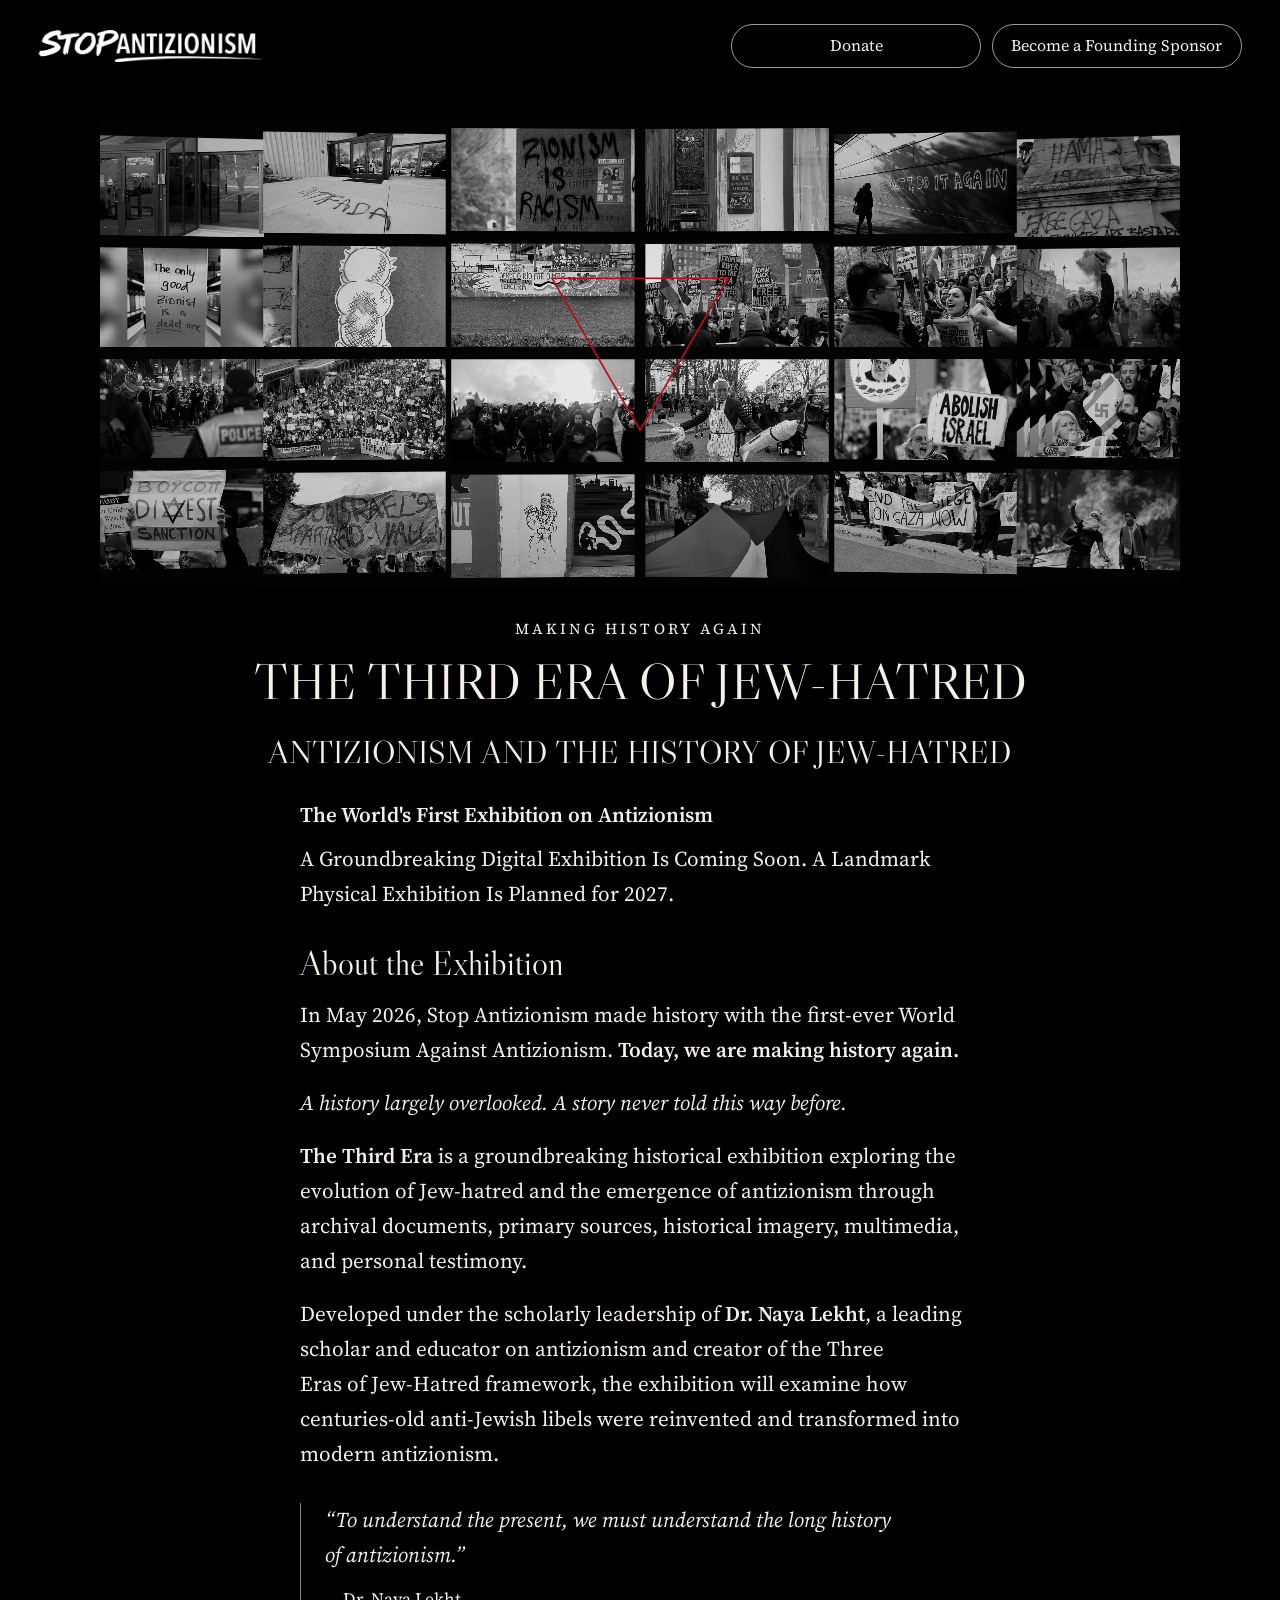
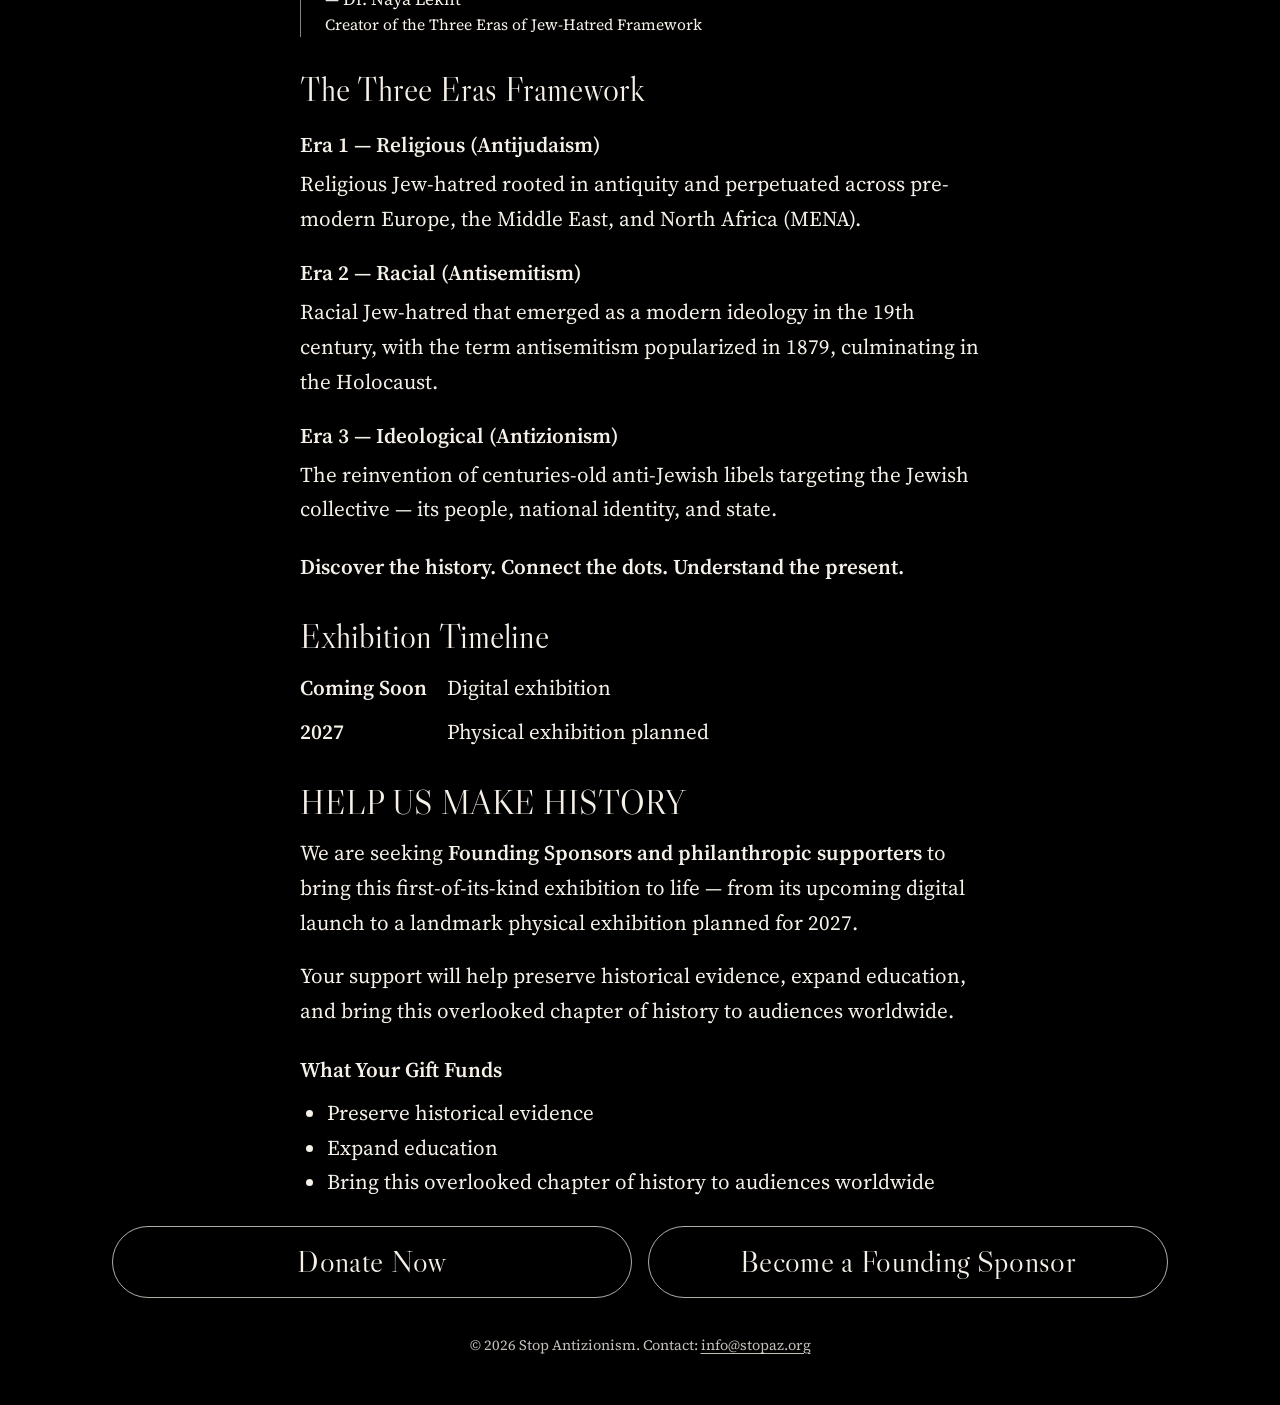
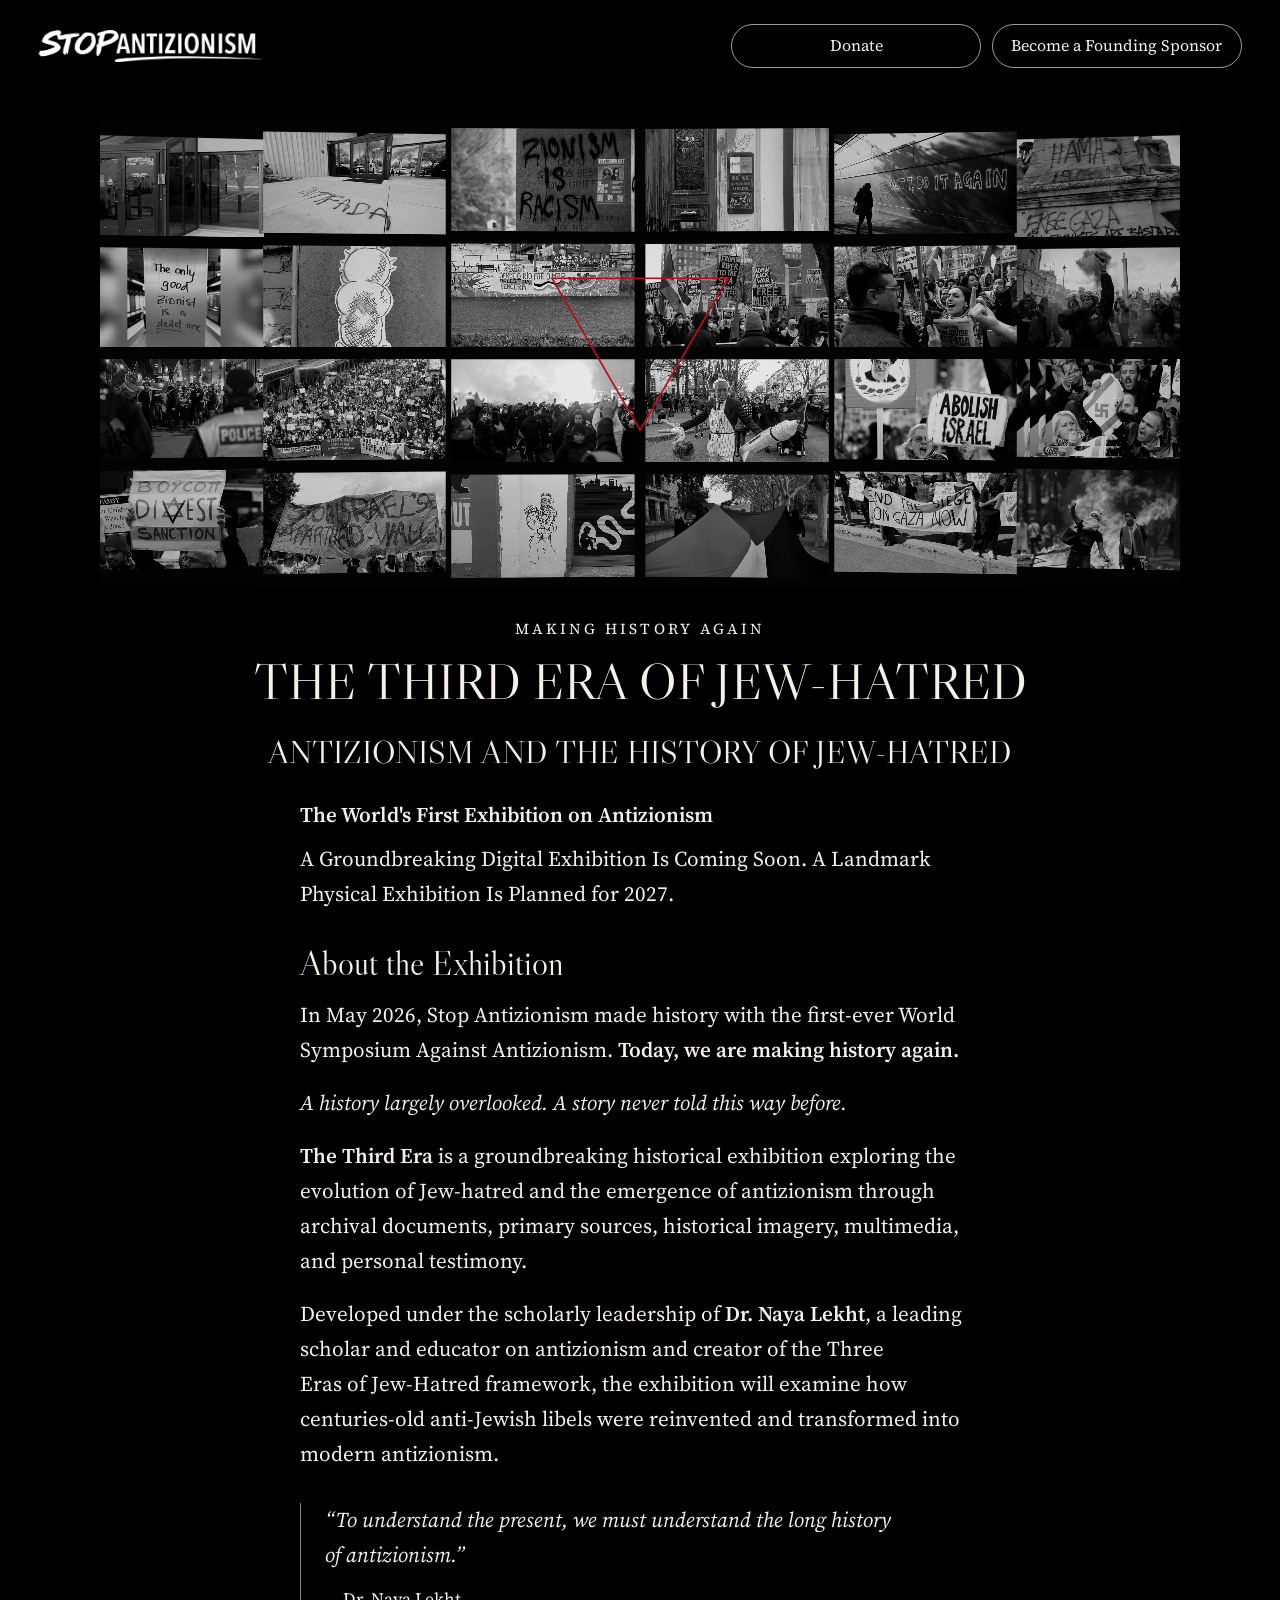
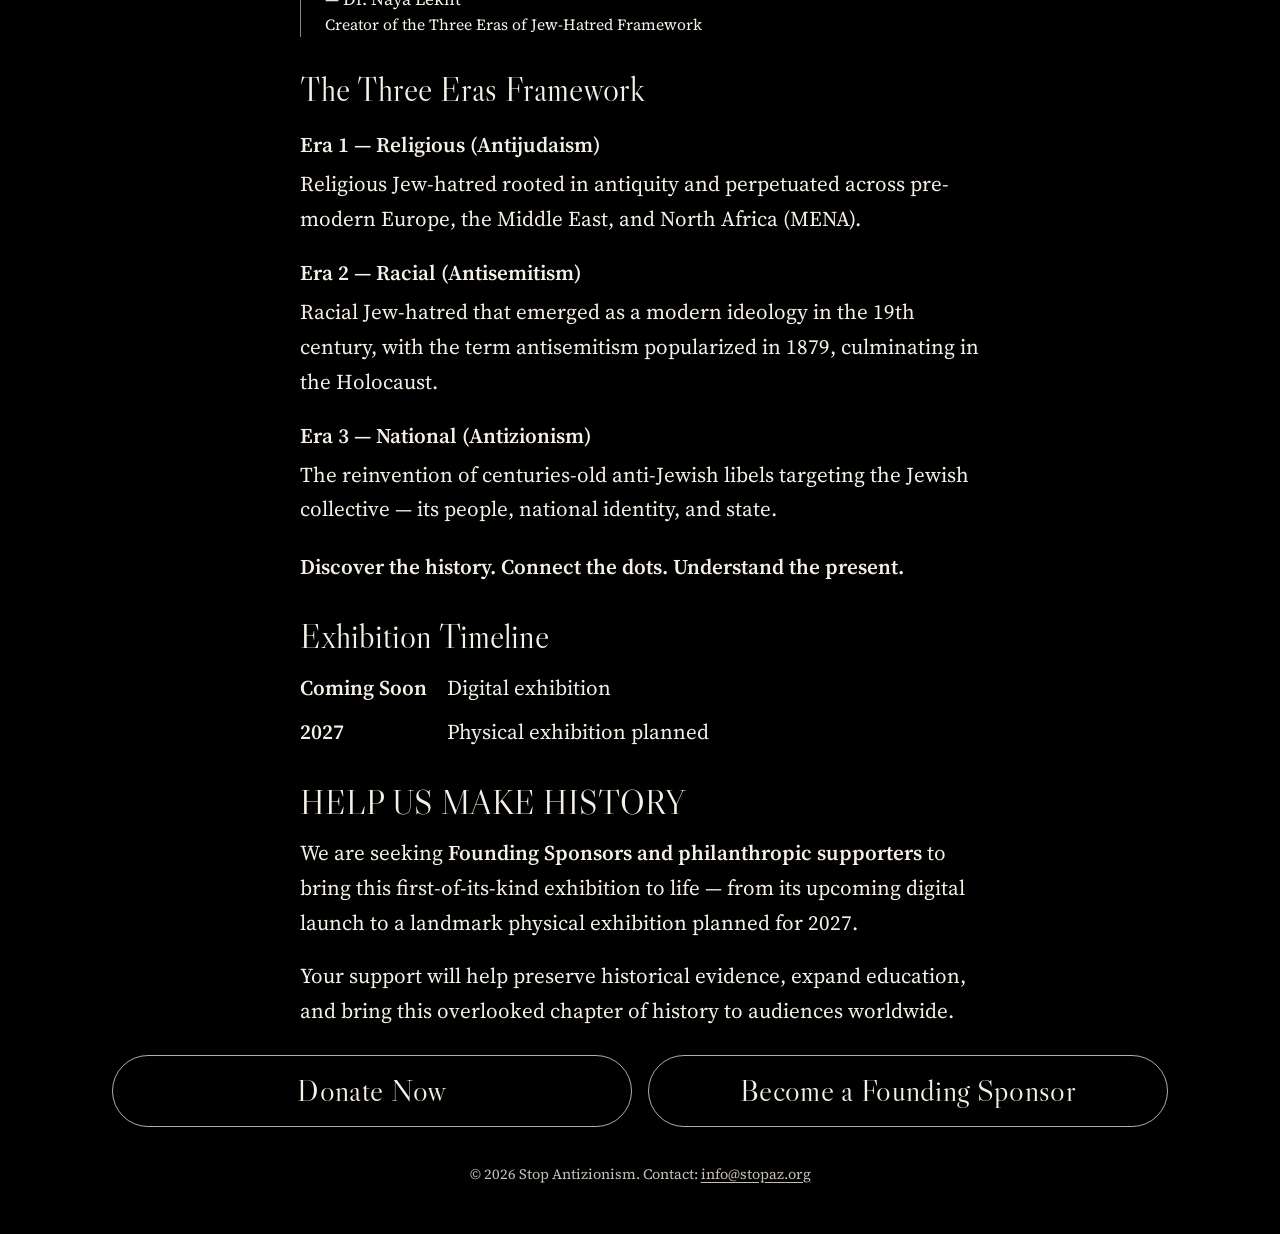
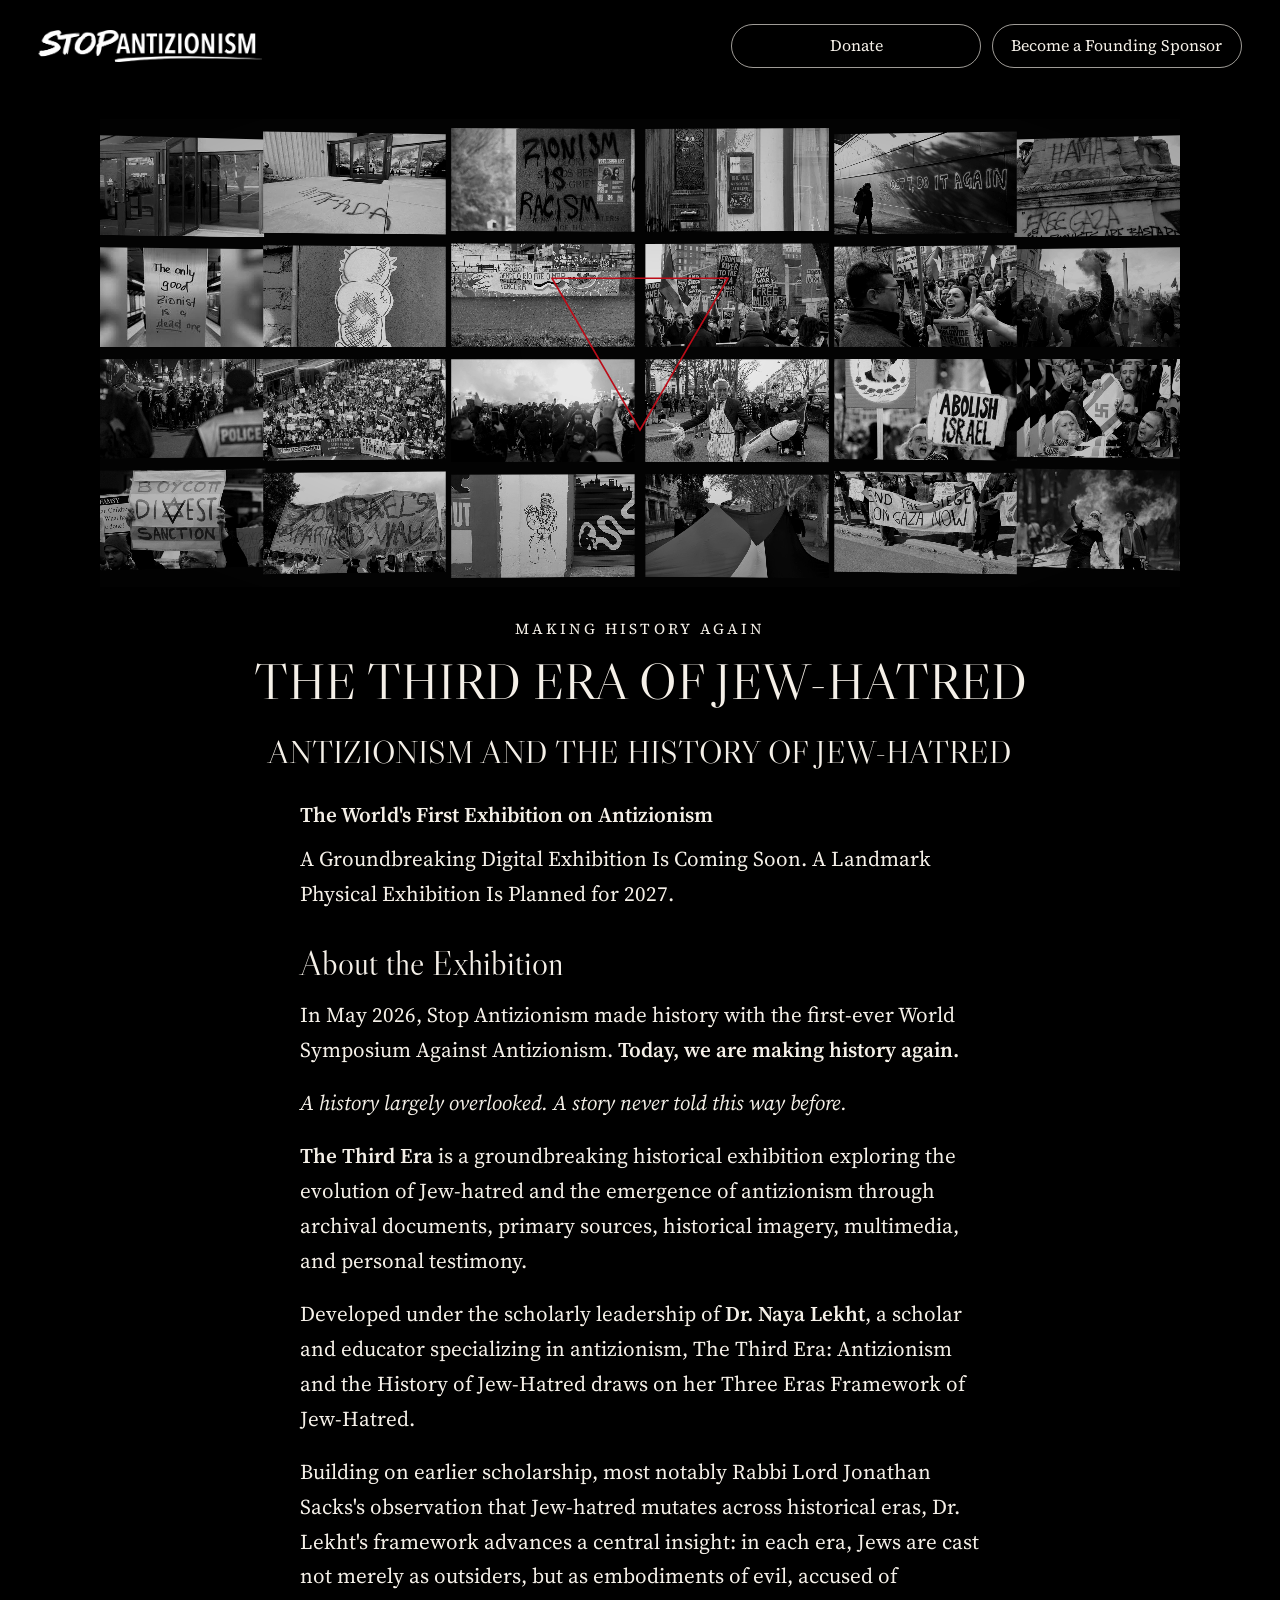
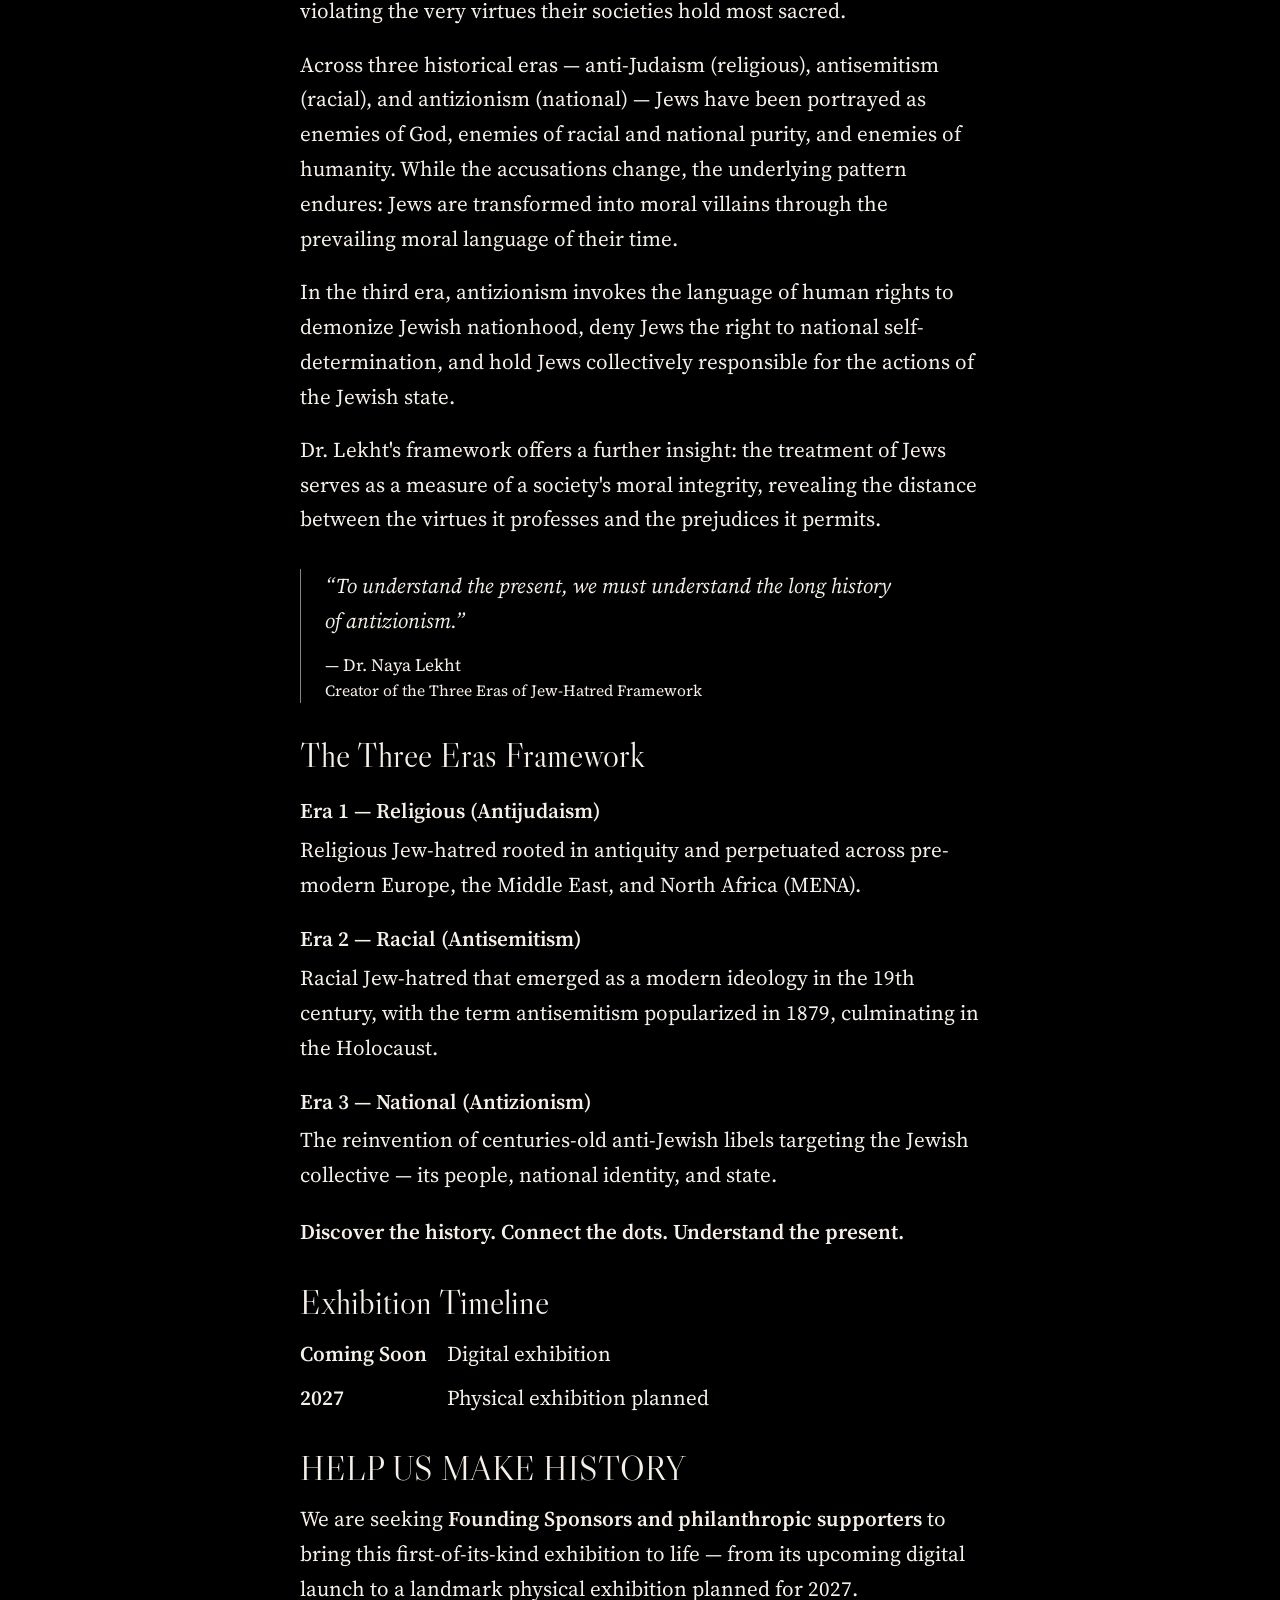
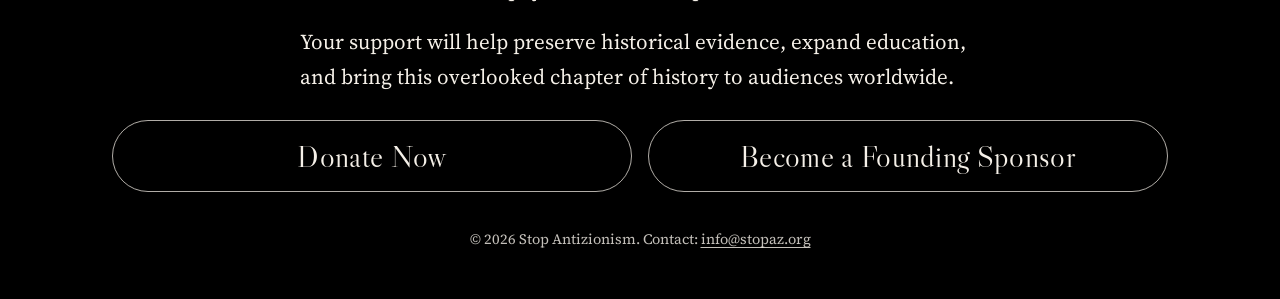
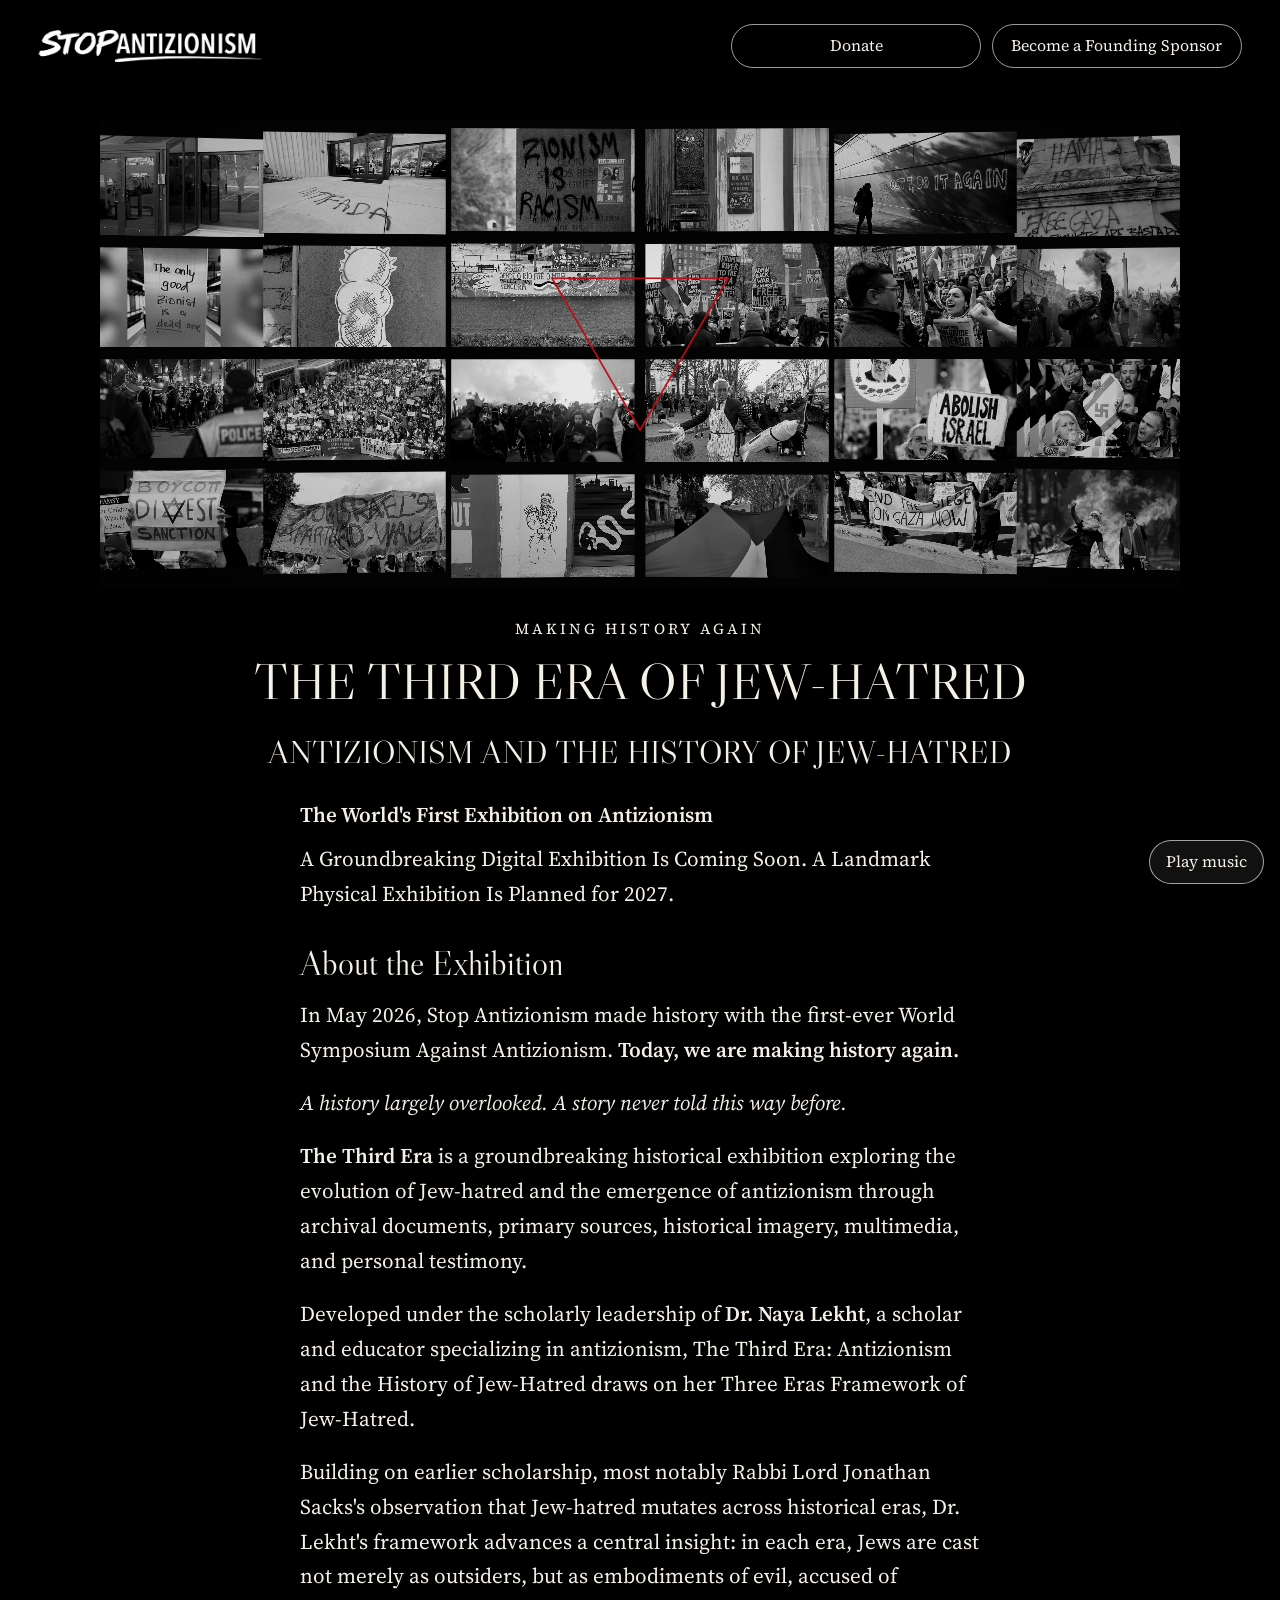
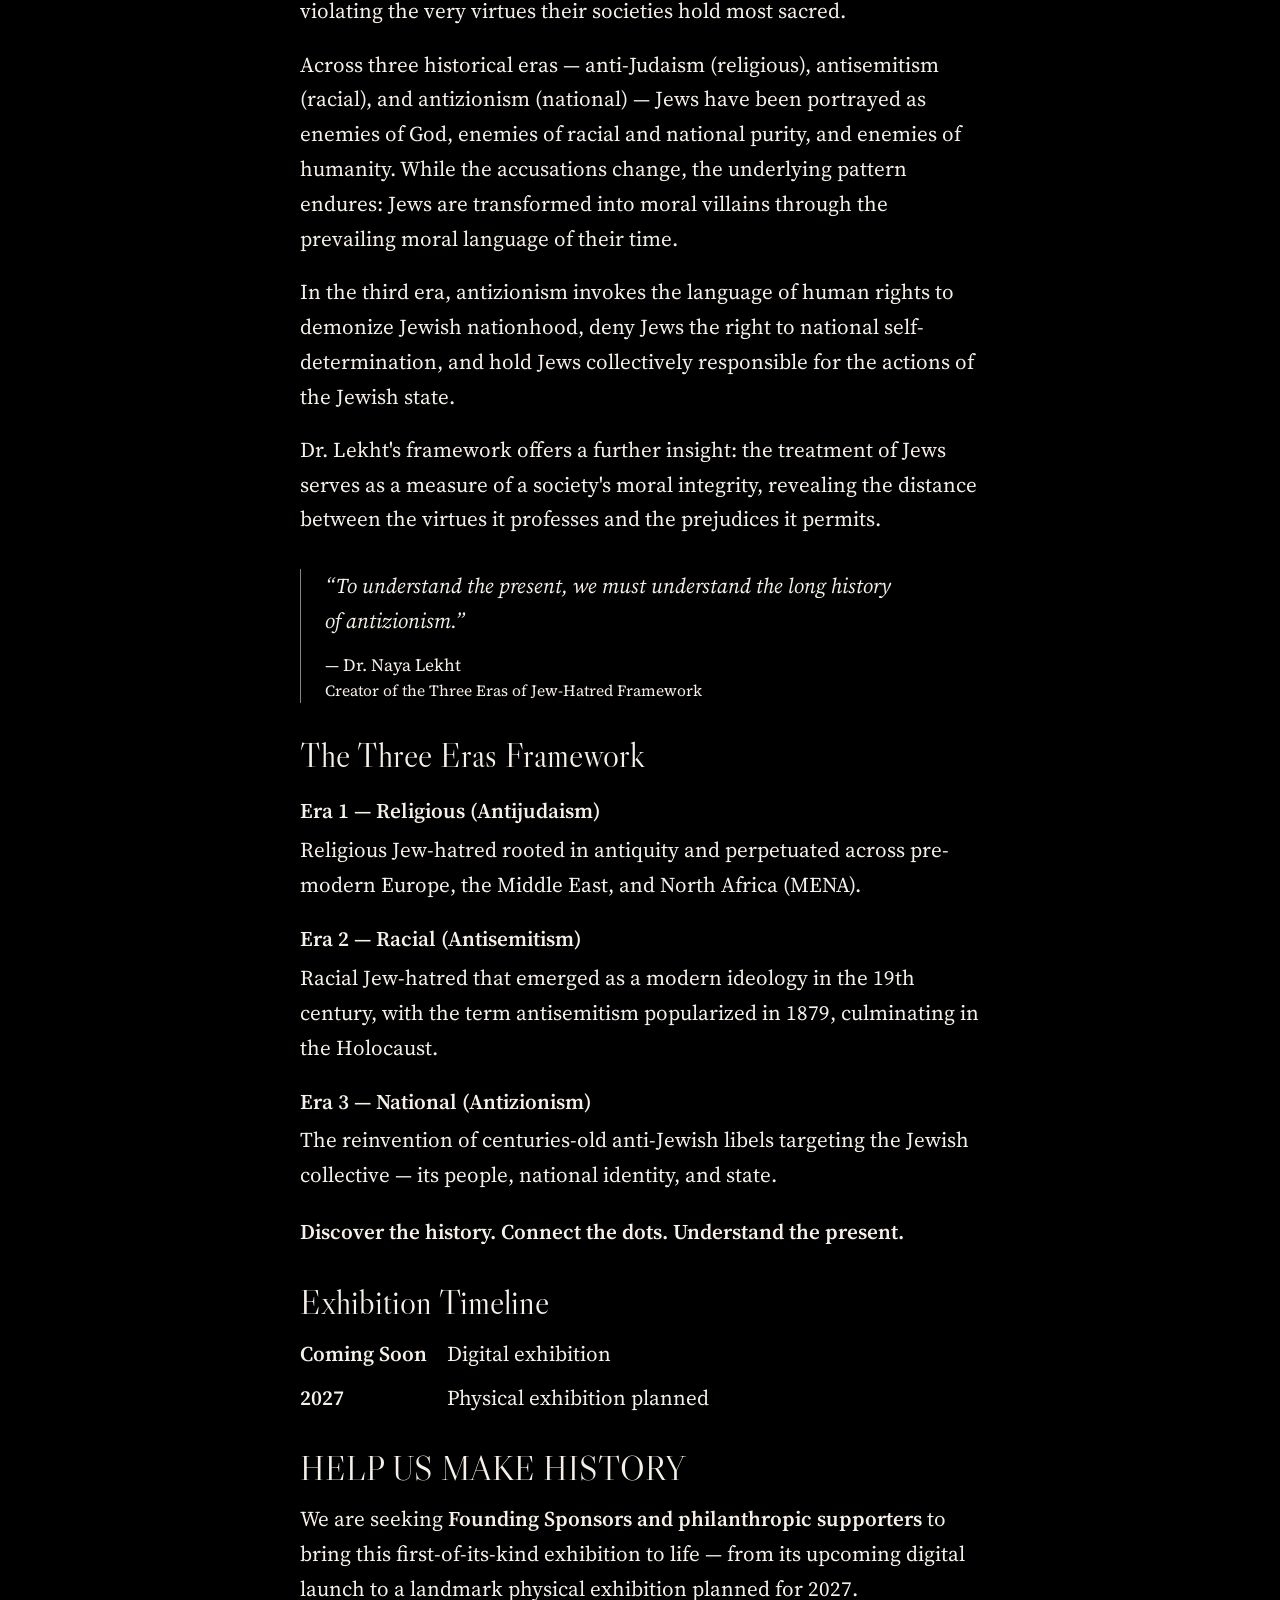
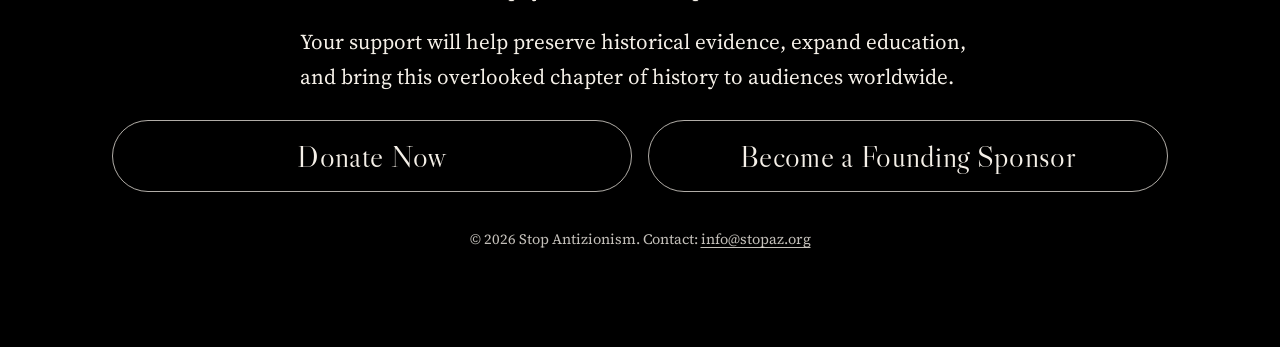
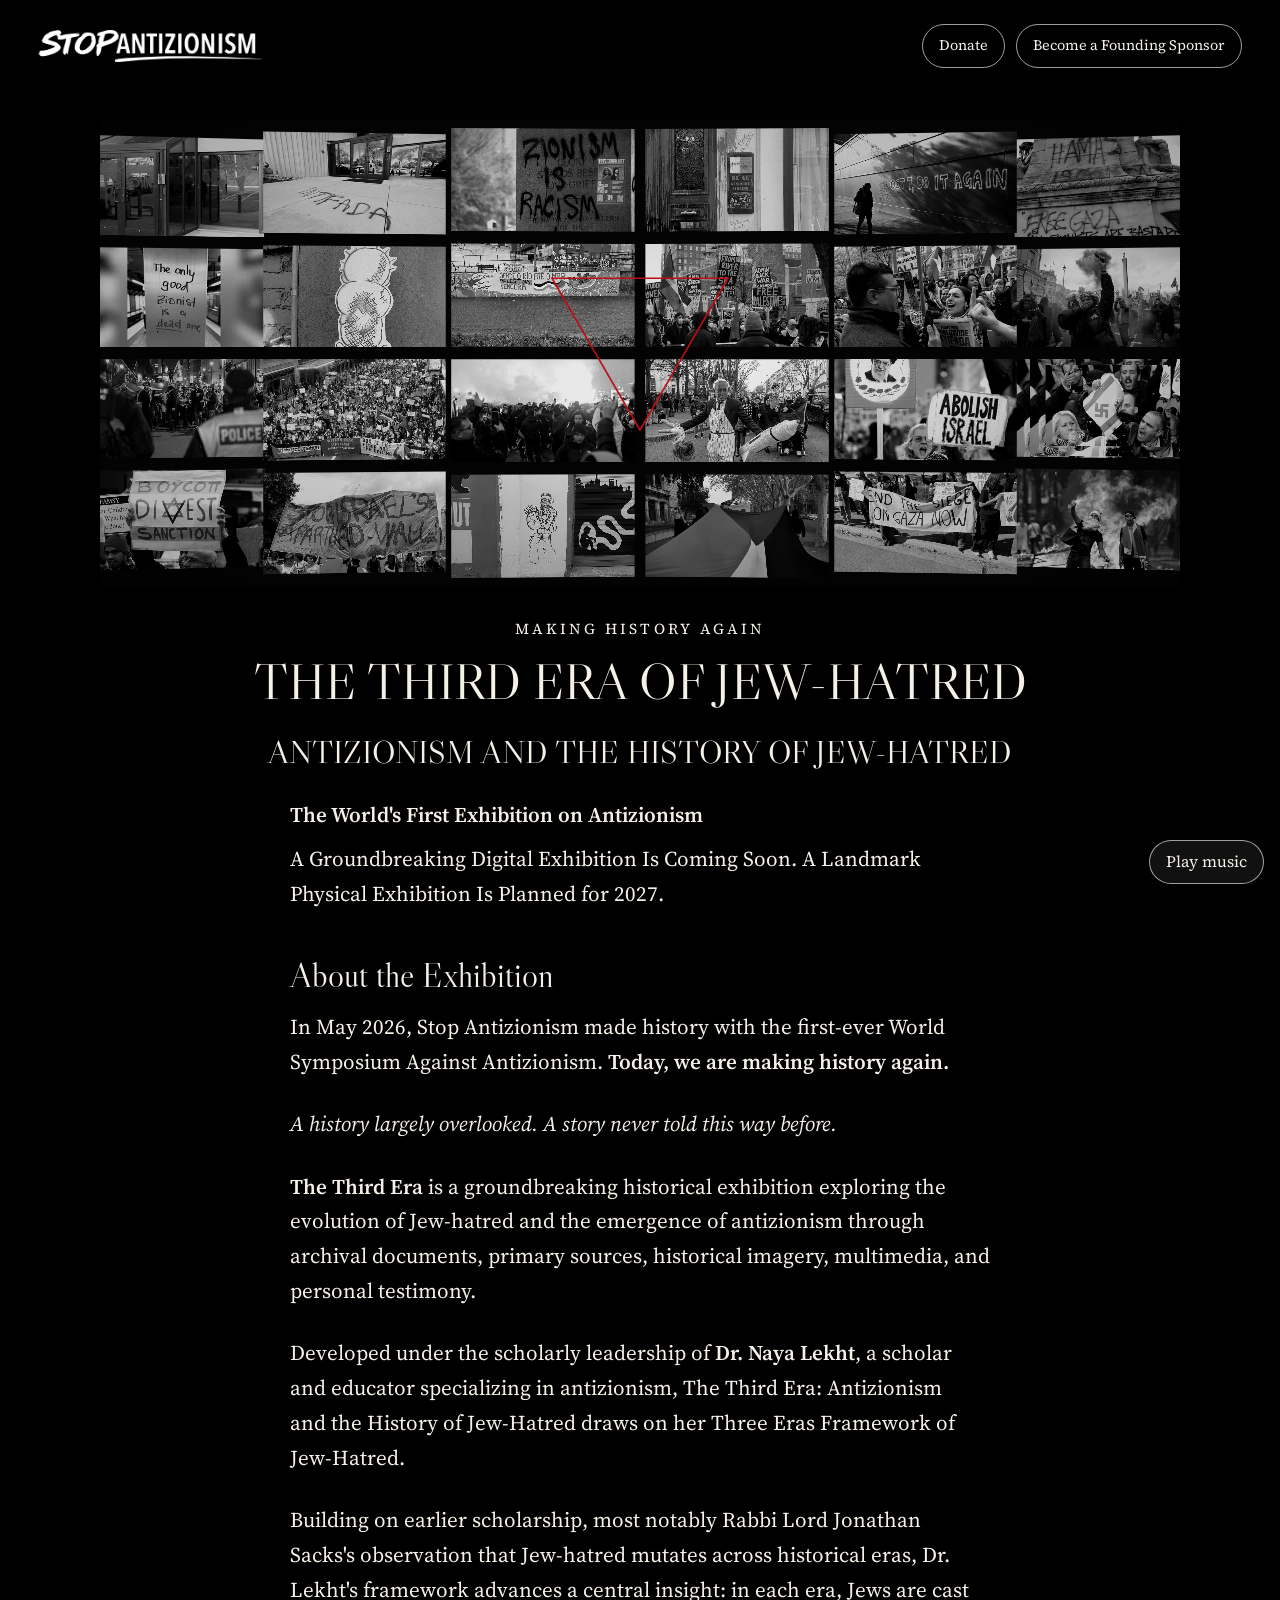
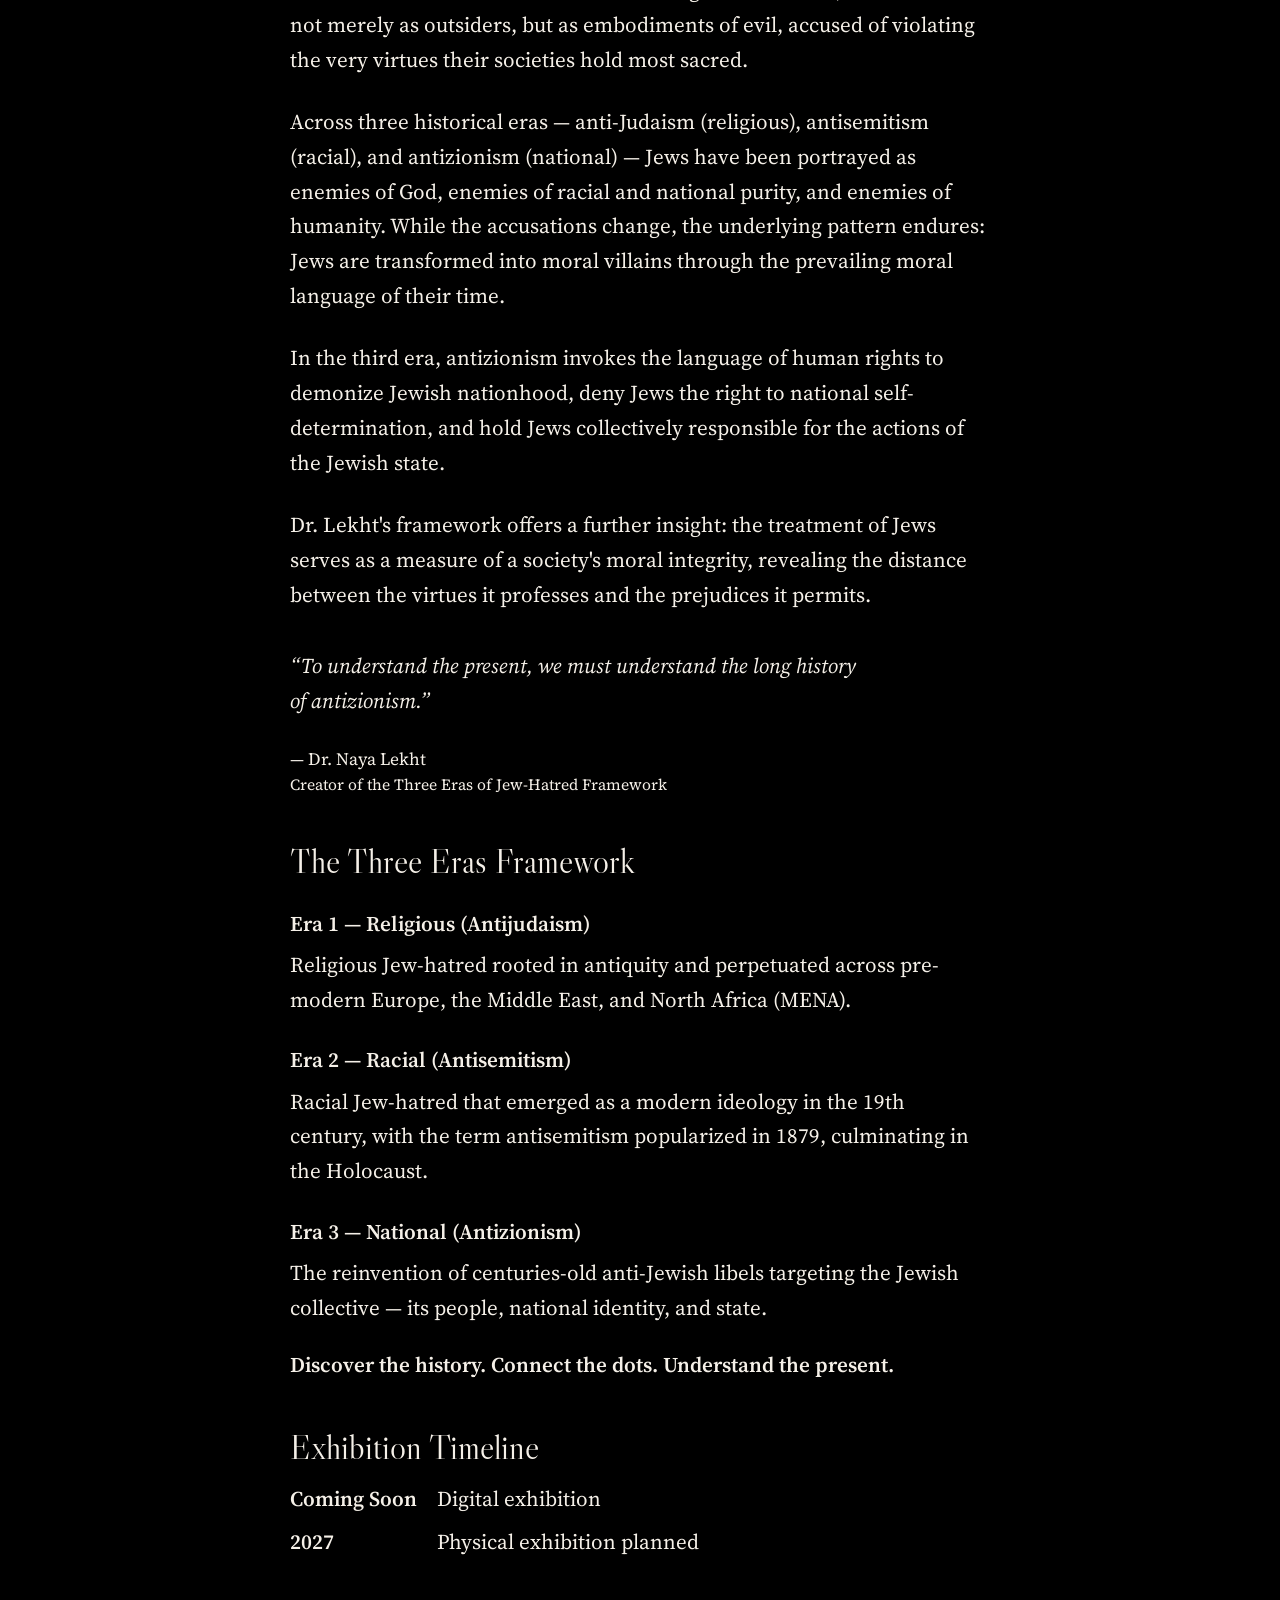
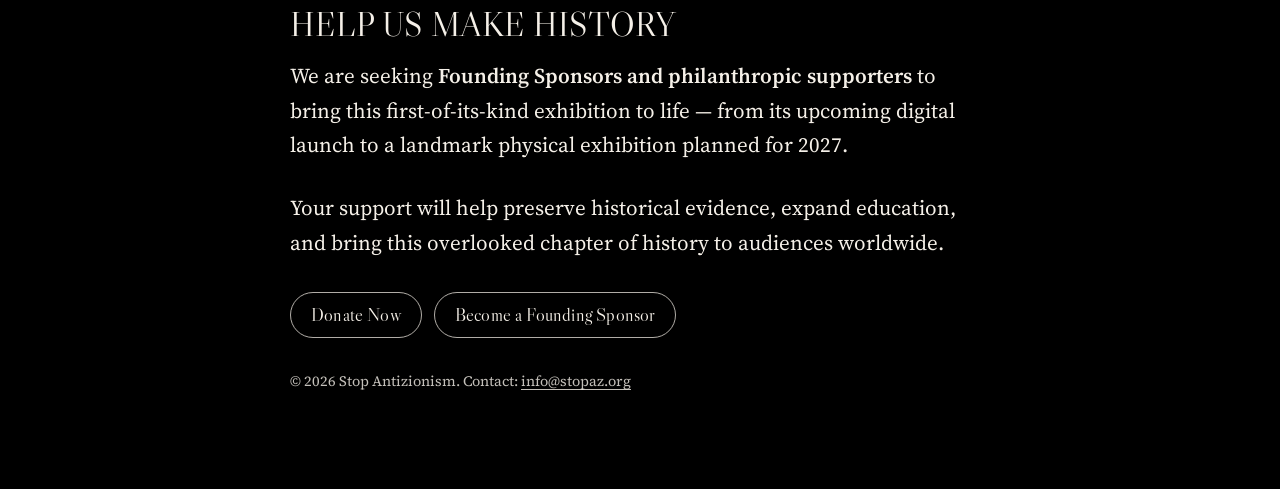
